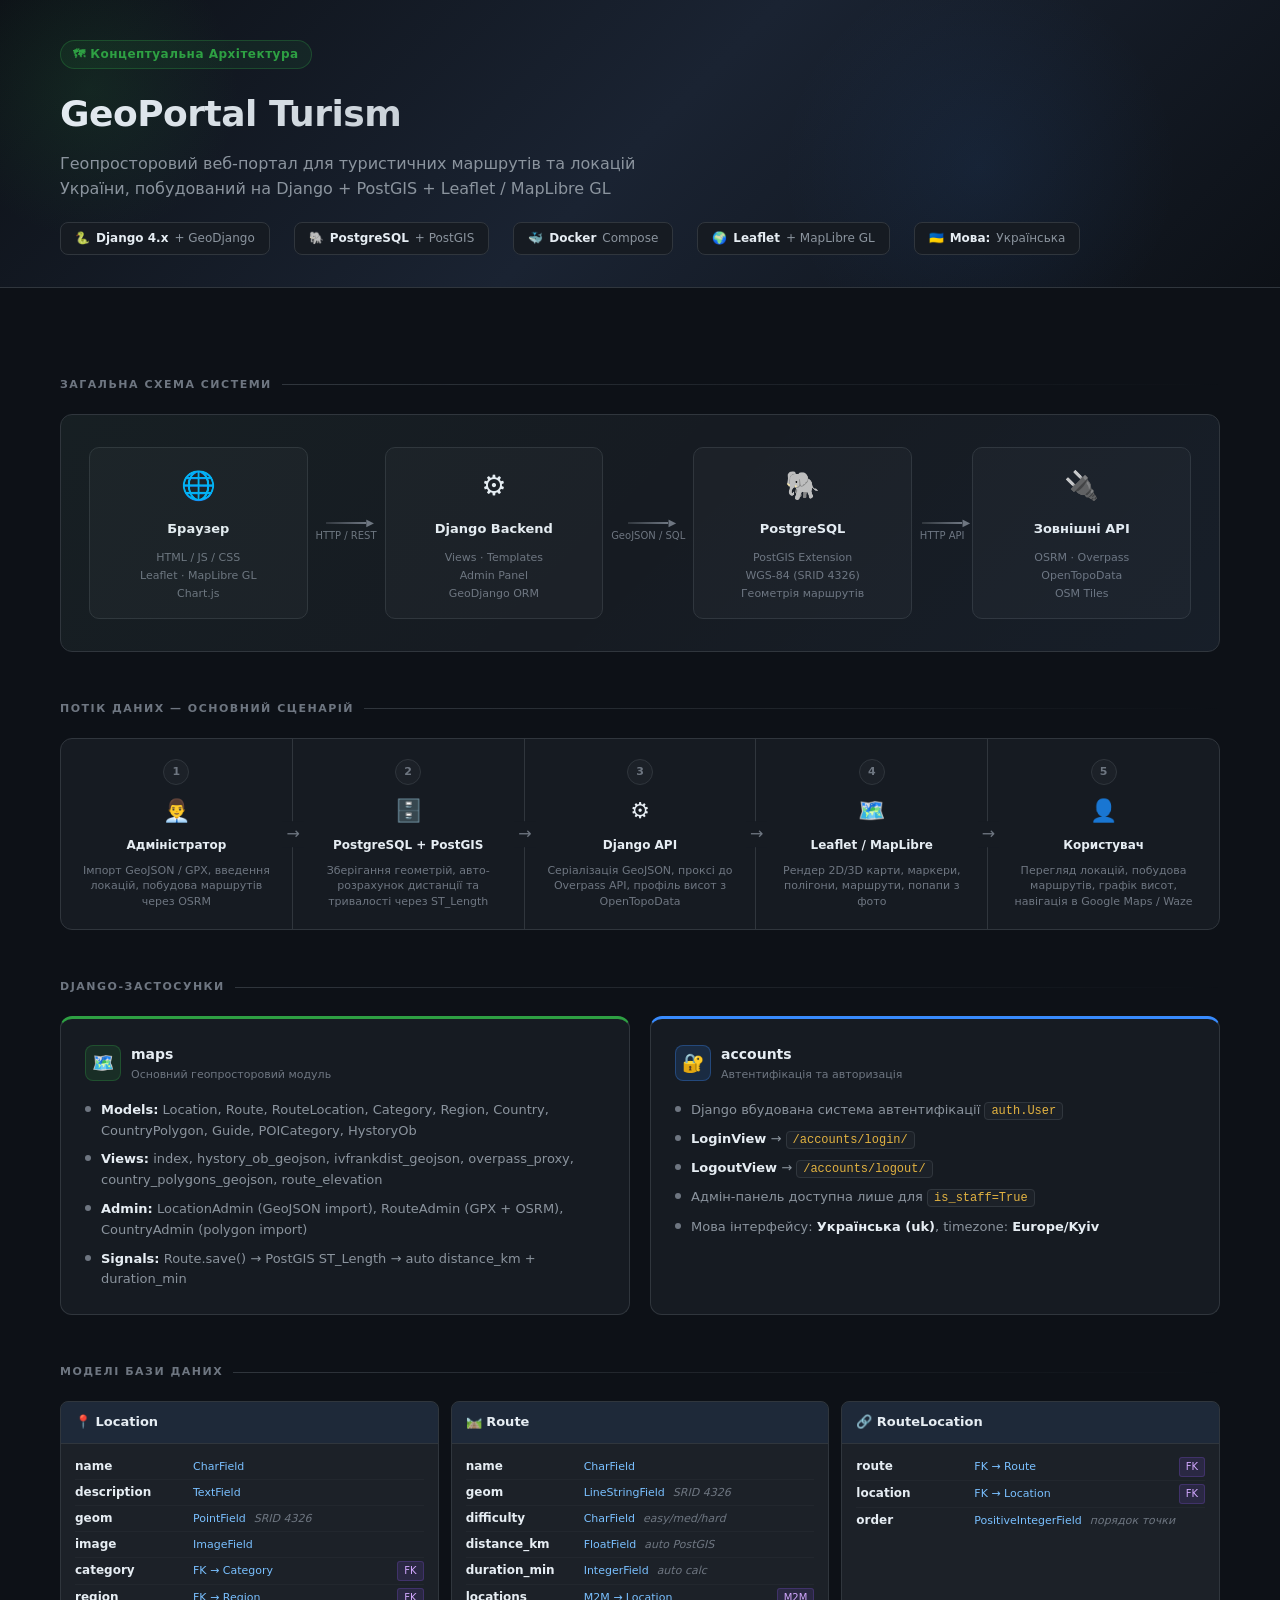
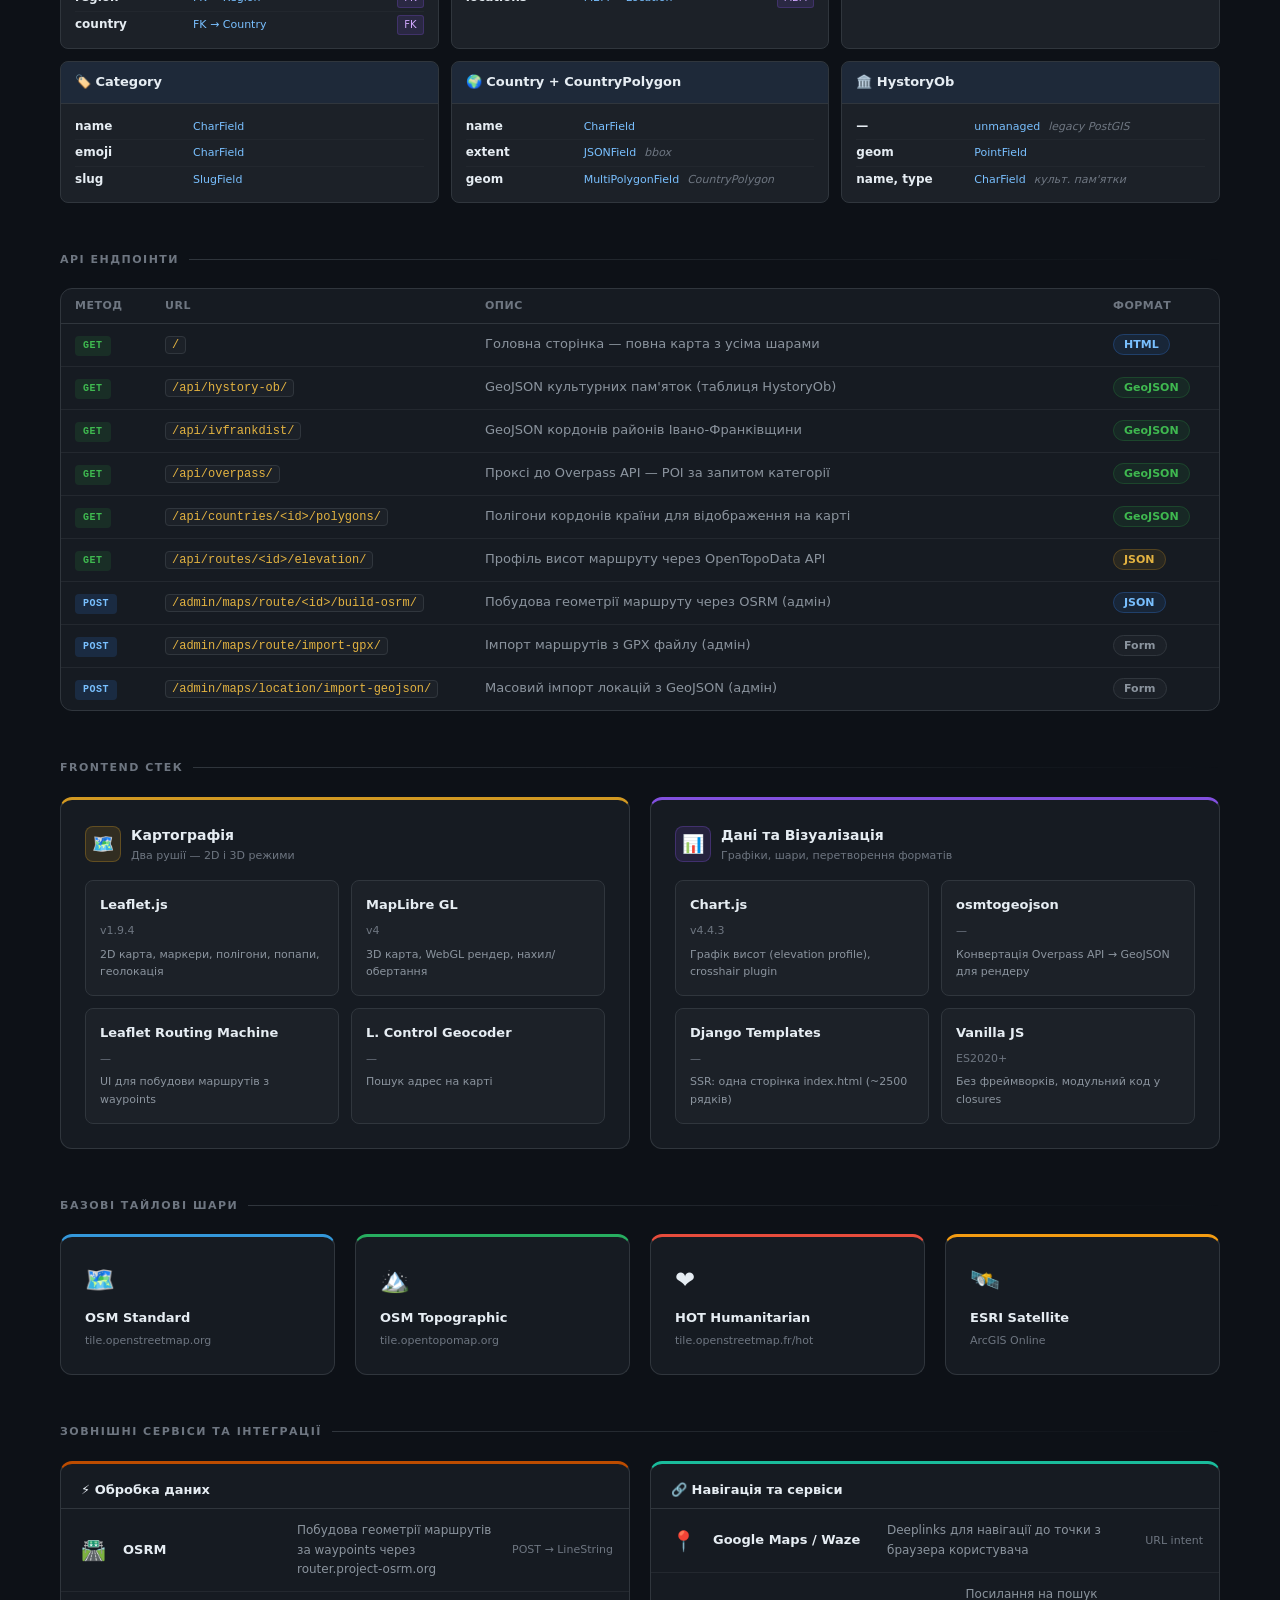
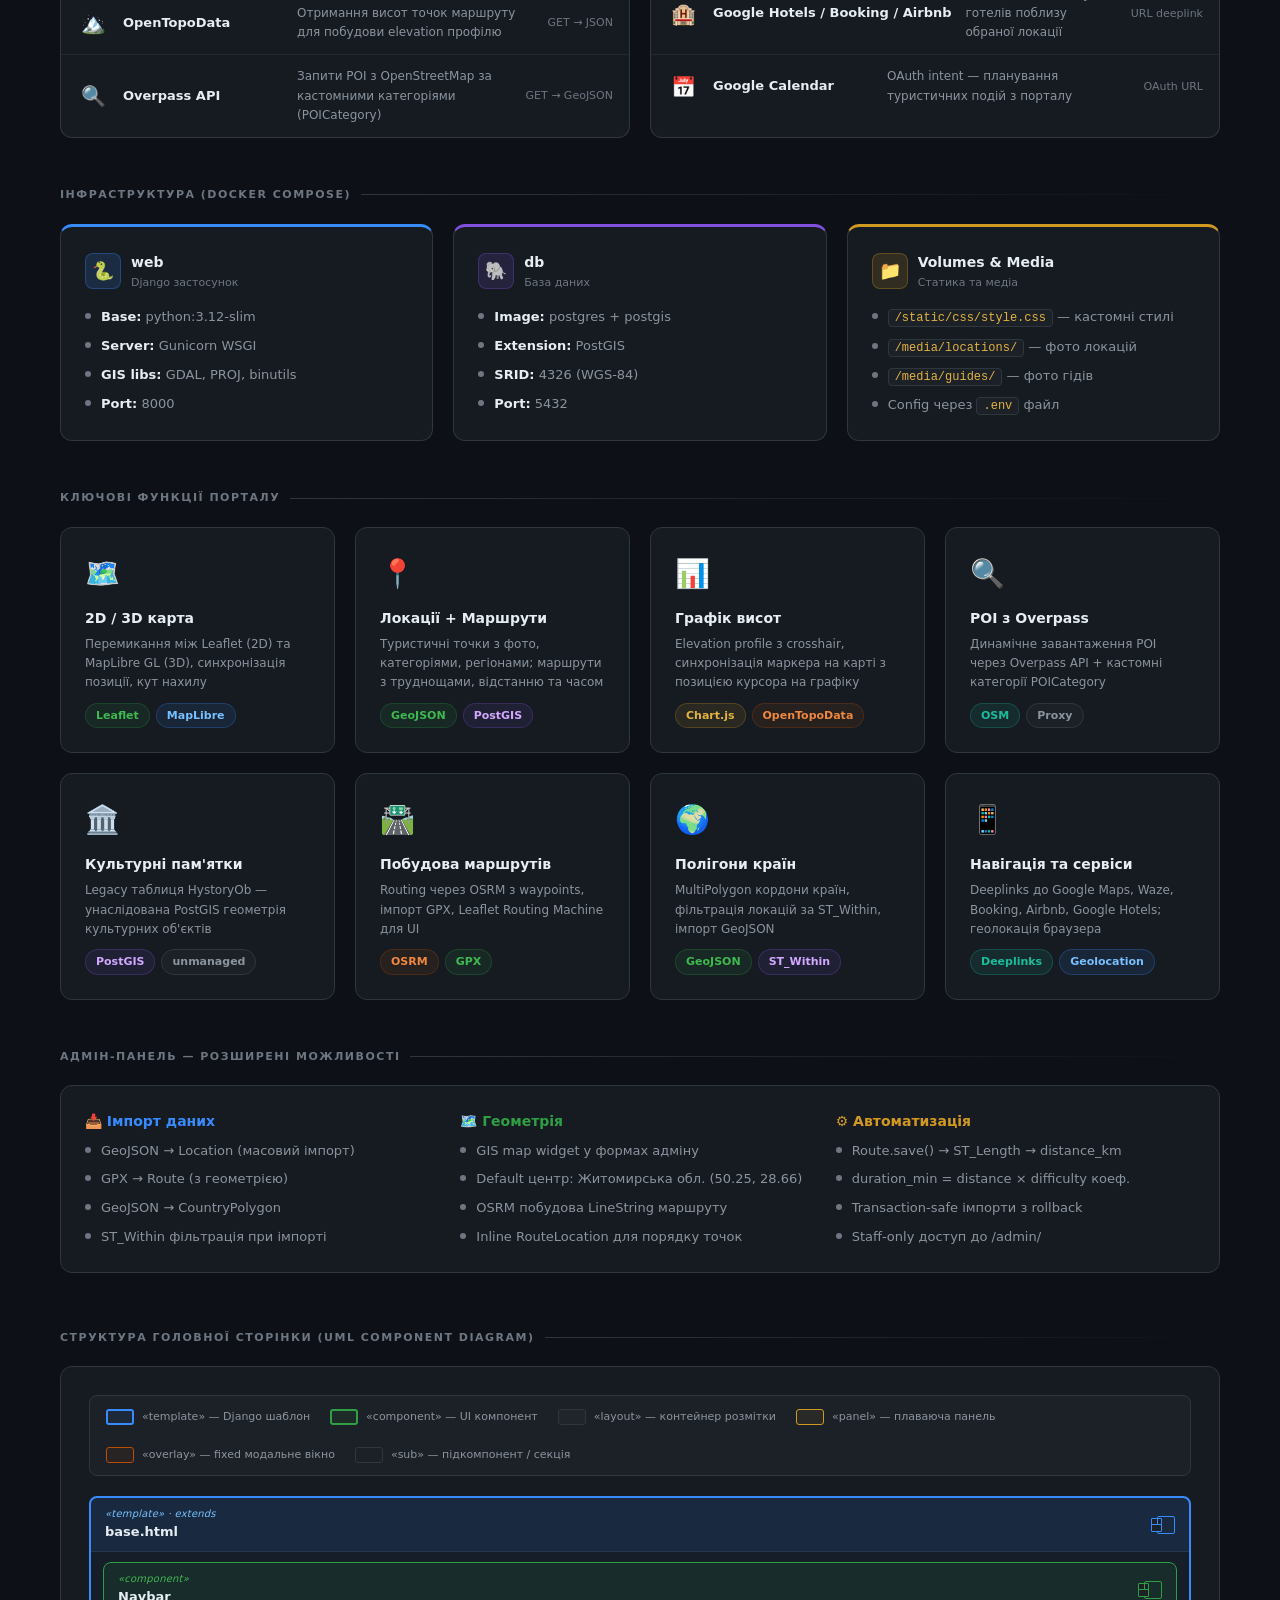
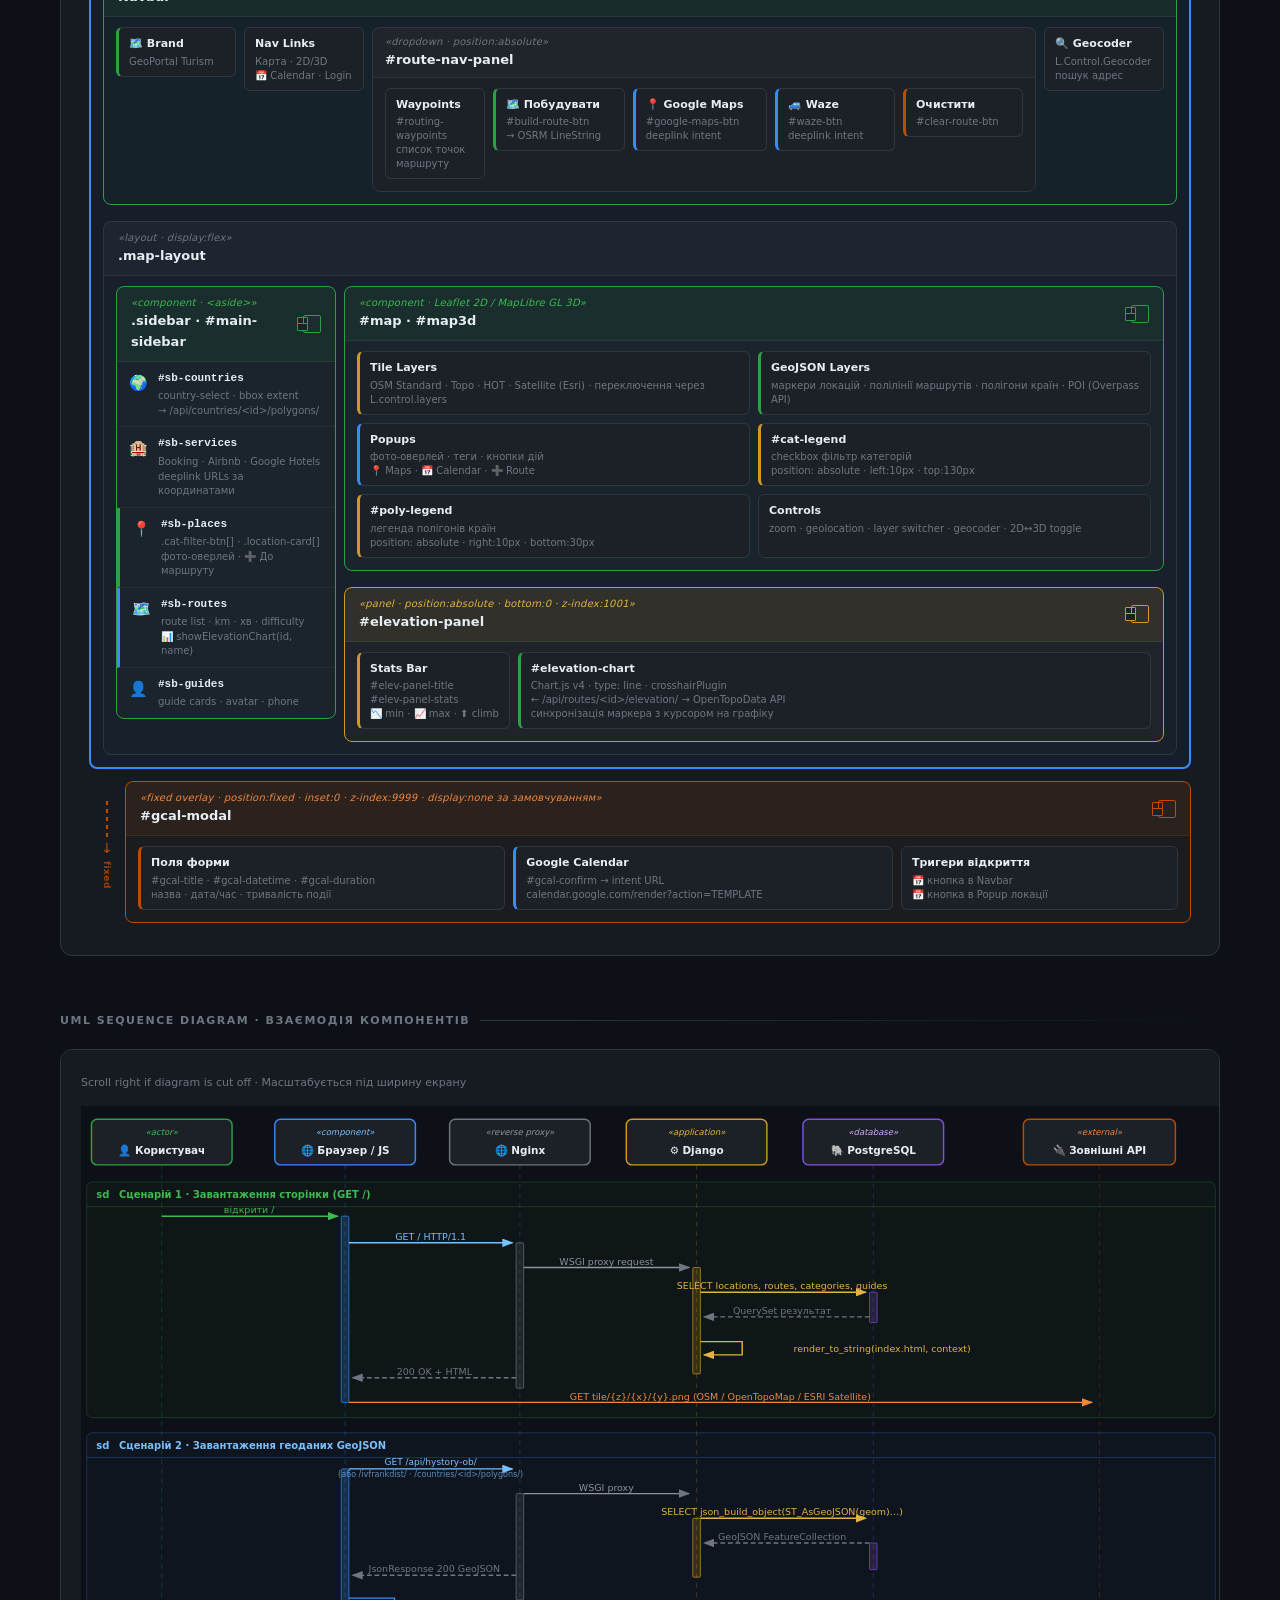
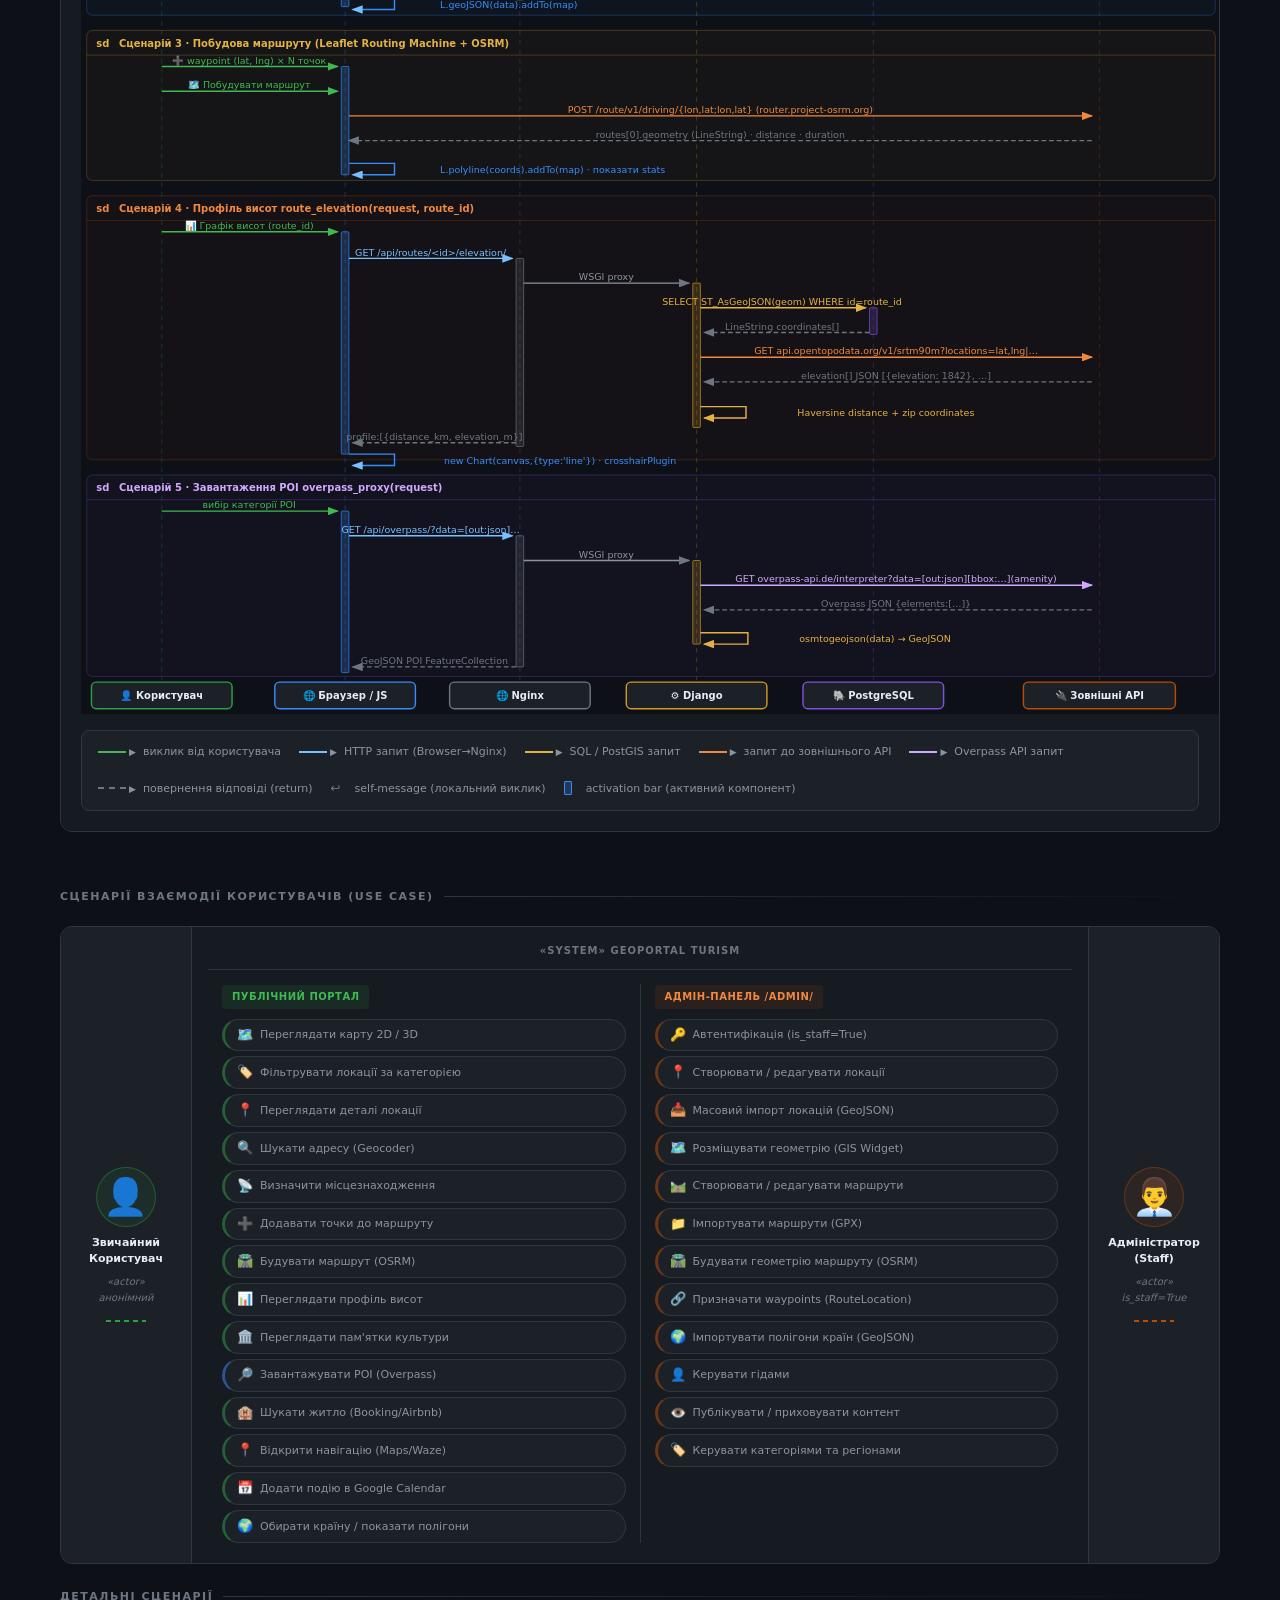
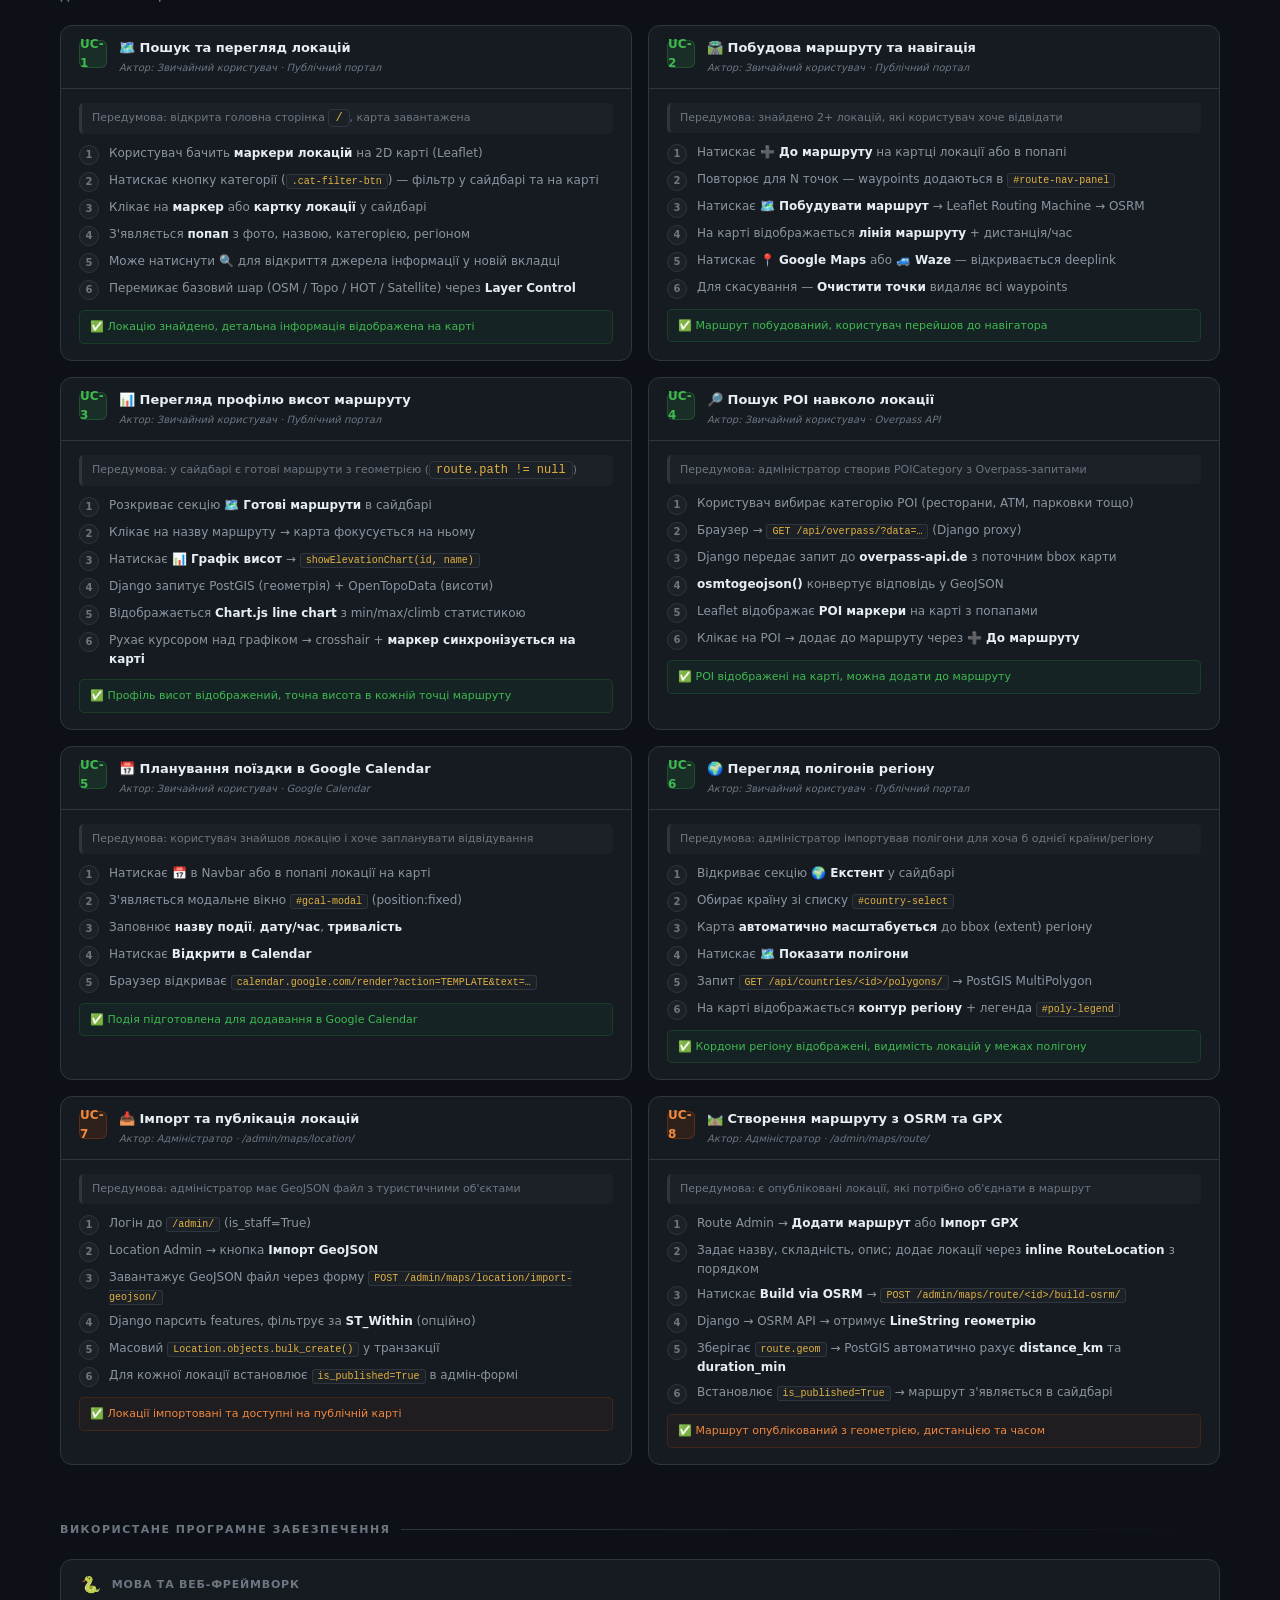
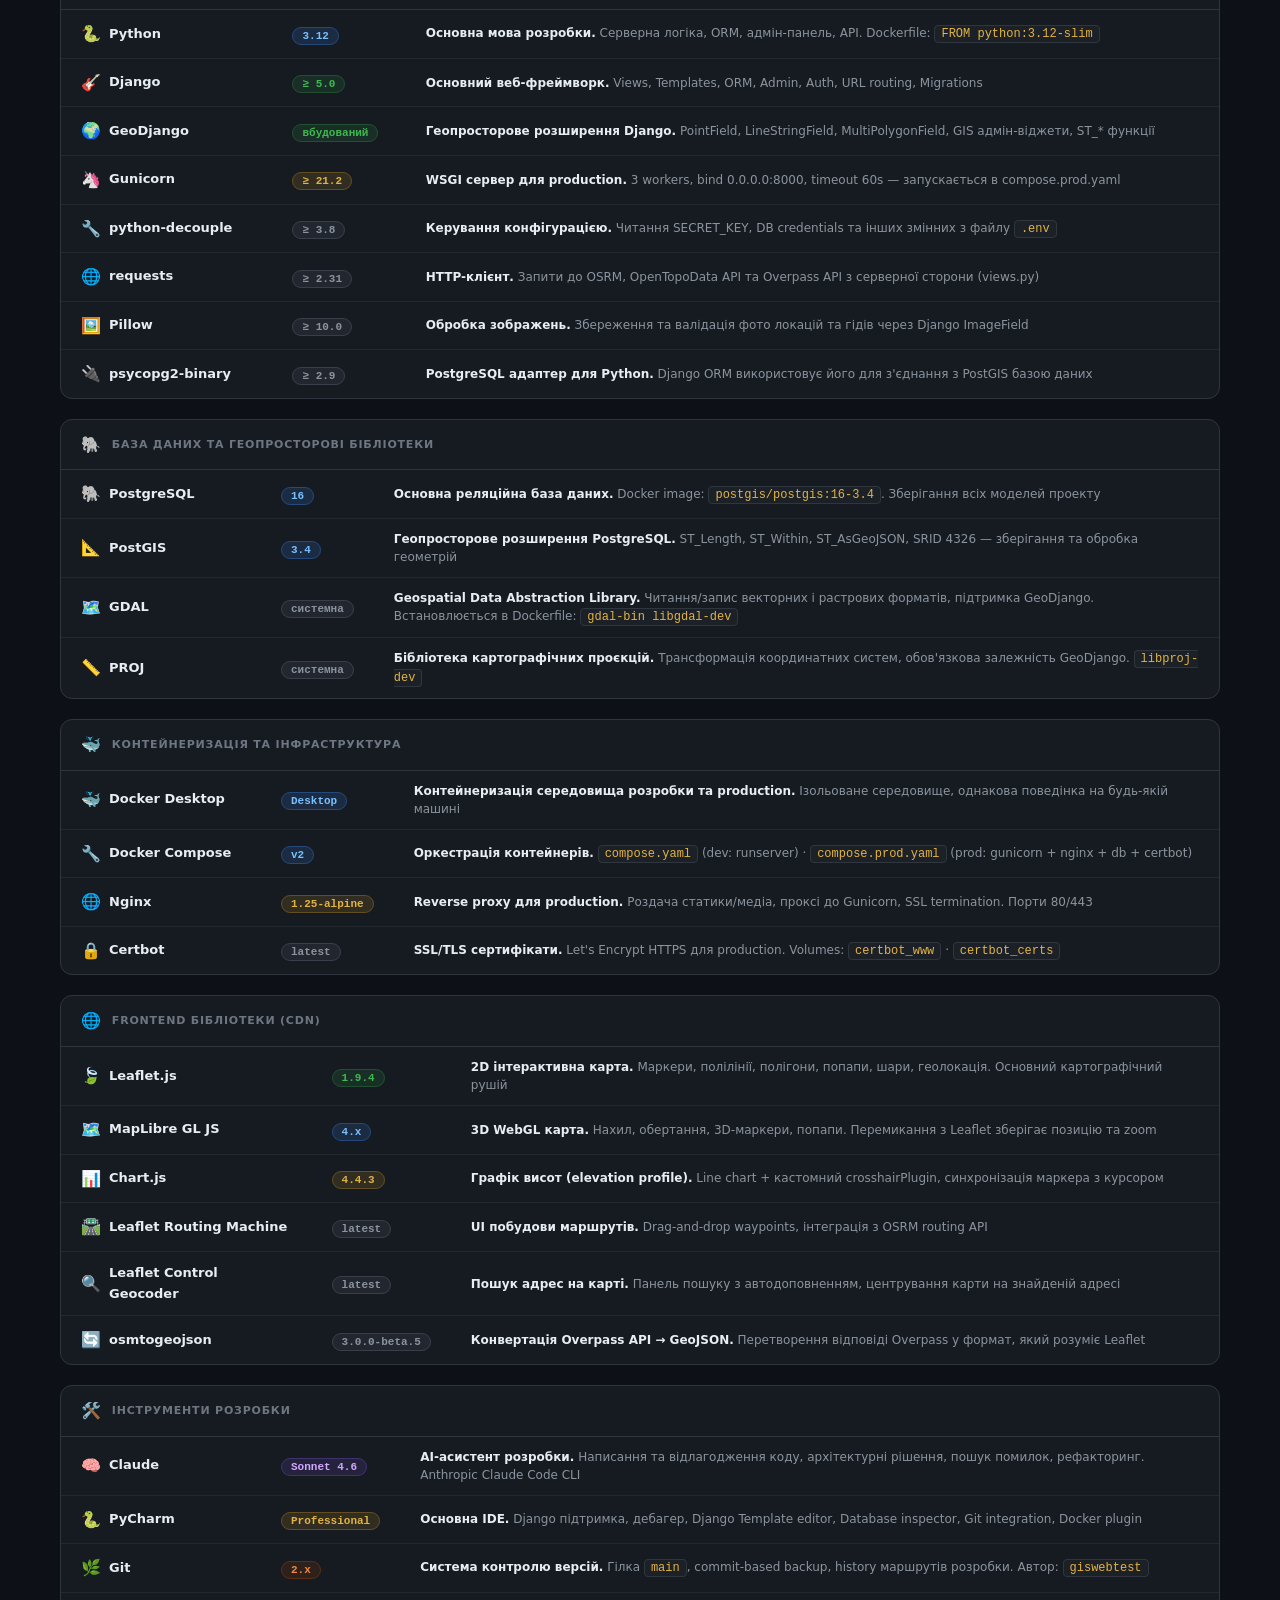
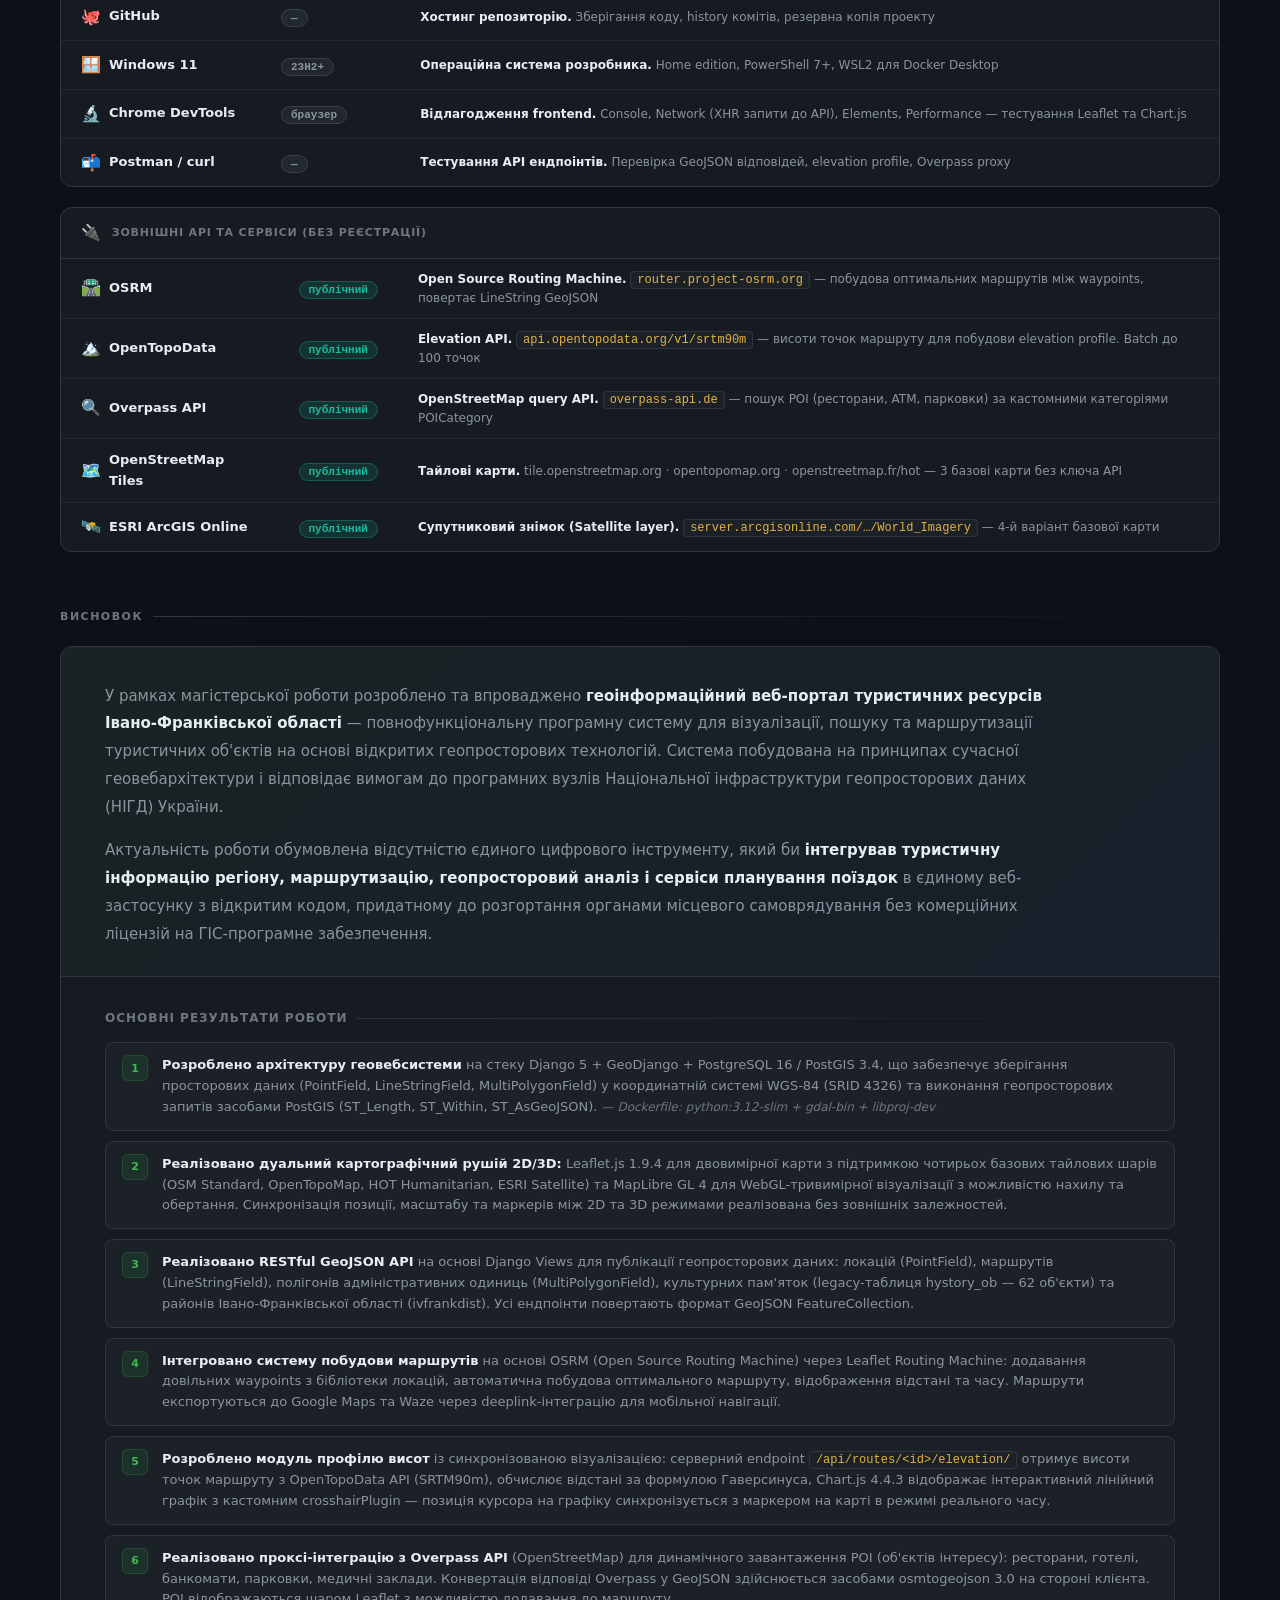
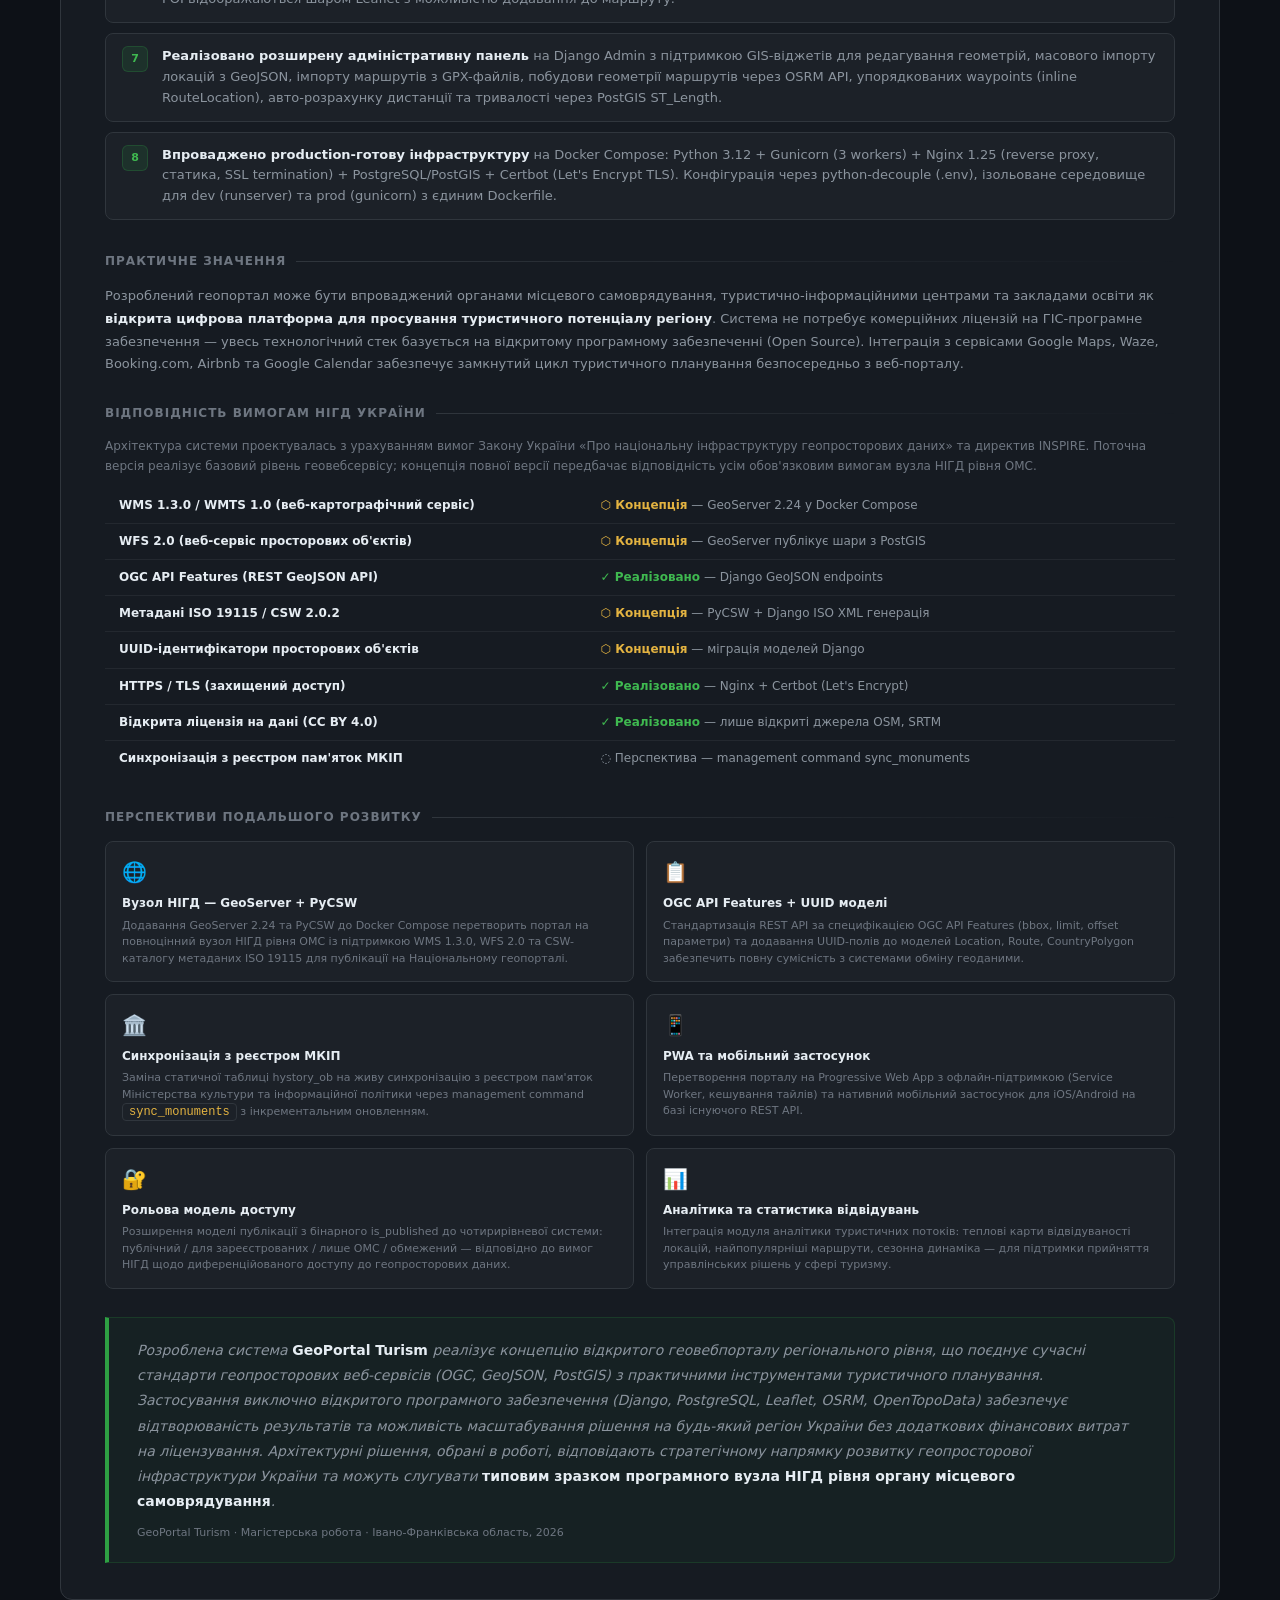
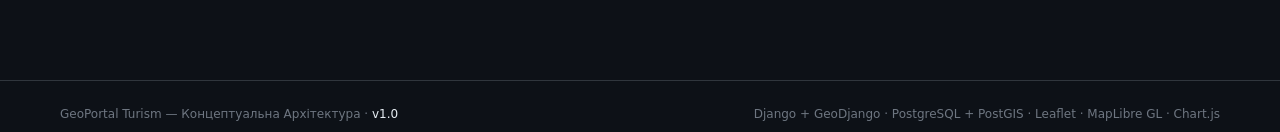
==== architecture.html @ 18033595 "Реалізація OGC API Features, UUID моделей та ISO 19115 метаданих (НІГД) - UUID поля (uid) додані до " ====
<!DOCTYPE html>
<html lang="uk">
<head>
<meta charset="UTF-8">
<meta name="viewport" content="width=device-width, initial-scale=1.0">
<title>GeoPortal Turism — Концептуальна Архітектура</title>
<style>
  :root {
    --bg: #0d1117;
    --bg2: #161b22;
    --bg3: #1c2128;
    --border: #30363d;
    --accent: #2ea043;
    --accent2: #388bfd;
    --accent3: #d29922;
    --accent4: #bc4c00;
    --accent5: #8250df;
    --text: #e6edf3;
    --text2: #8b949e;
    --text3: #6e7681;
    --radius: 12px;
    --shadow: 0 8px 32px rgba(0,0,0,0.4);
  }
  * { box-sizing: border-box; margin: 0; padding: 0; }
  body {
    background: var(--bg);
    color: var(--text);
    font-family: 'Segoe UI', system-ui, -apple-system, sans-serif;
    font-size: 14px;
    line-height: 1.6;
    min-height: 100vh;
  }
  header {
    background: linear-gradient(135deg, #0d1117 0%, #1a2332 50%, #0d1117 100%);
    border-bottom: 1px solid var(--border);
    padding: 40px 60px 32px;
    position: relative;
    overflow: hidden;
  }
  header::before {
    content: ''; position: absolute; top: -60px; left: -60px;
    width: 300px; height: 300px;
    background: radial-gradient(circle, rgba(46,160,67,0.12) 0%, transparent 70%);
    pointer-events: none;
  }
  header::after {
    content: ''; position: absolute; bottom: -80px; right: 100px;
    width: 400px; height: 400px;
    background: radial-gradient(circle, rgba(56,139,253,0.08) 0%, transparent 70%);
    pointer-events: none;
  }
  .header-inner { max-width: 1400px; margin: 0 auto; position: relative; z-index: 1; }
  .header-badge {
    display: inline-flex; align-items: center; gap: 8px;
    background: rgba(46,160,67,0.1); border: 1px solid rgba(46,160,67,0.3);
    color: var(--accent); padding: 4px 12px; border-radius: 20px;
    font-size: 12px; font-weight: 600; letter-spacing: 0.5px; margin-bottom: 16px;
  }
  h1 {
    font-size: 36px; font-weight: 700; letter-spacing: -0.5px;
    background: linear-gradient(135deg, #e6edf3 0%, #8b949e 100%);
    -webkit-background-clip: text; -webkit-text-fill-color: transparent;
    background-clip: text; margin-bottom: 8px;
  }
  .header-sub { color: var(--text2); font-size: 16px; max-width: 600px; }
  .header-meta { display: flex; gap: 24px; margin-top: 20px; flex-wrap: wrap; }
  .meta-chip {
    display: flex; align-items: center; gap: 6px;
    background: var(--bg2); border: 1px solid var(--border);
    padding: 6px 14px; border-radius: 8px; font-size: 12px; color: var(--text2);
  }
  .meta-chip span { color: var(--text); font-weight: 600; }

  main { max-width: 1400px; margin: 0 auto; padding: 40px 60px 80px; }

  .section-title {
    font-size: 11px; font-weight: 700; letter-spacing: 1.5px;
    text-transform: uppercase; color: var(--text3);
    margin-bottom: 20px; margin-top: 48px;
    display: flex; align-items: center; gap: 10px;
  }
  .section-title::after {
    content: ''; flex: 1; height: 1px;
    background: linear-gradient(90deg, var(--border), transparent);
  }

  .overview {
    display: grid;
    grid-template-columns: 1fr auto 1fr auto 1fr auto 1fr;
    align-items: center;
    background: var(--bg2); border: 1px solid var(--border);
    border-radius: var(--radius); padding: 32px 28px;
    margin-bottom: 8px; overflow: hidden; position: relative;
  }
  .overview::before {
    content: ''; position: absolute; inset: 0;
    background: linear-gradient(135deg, rgba(46,160,67,0.03) 0%, transparent 50%, rgba(56,139,253,0.03) 100%);
    pointer-events: none;
  }
  .ov-layer {
    display: flex; flex-direction: column; align-items: center;
    gap: 10px; padding: 16px 12px;
    background: var(--bg3); border: 1px solid var(--border); border-radius: 10px;
    text-align: center; transition: border-color 0.2s, transform 0.2s; cursor: default;
  }
  .ov-layer:hover { border-color: var(--accent); transform: translateY(-2px); }
  .ov-icon { font-size: 28px; }
  .ov-label { font-weight: 700; font-size: 13px; color: var(--text); }
  .ov-sub { font-size: 11px; color: var(--text3); }
  .ov-arrow { display: flex; flex-direction: column; align-items: center; gap: 4px; padding: 0 8px; }
  .ov-arrow-line { width: 40px; height: 2px; background: linear-gradient(90deg, var(--border), var(--text3)); position: relative; }
  .ov-arrow-line::after { content: '▶'; position: absolute; right: -8px; top: -7px; font-size: 10px; color: var(--text3); }
  .ov-arrow-label { font-size: 10px; color: var(--text3); white-space: nowrap; }

  .cards { display: grid; gap: 20px; }
  .cards-2 { grid-template-columns: 1fr 1fr; }
  .cards-3 { grid-template-columns: 1fr 1fr 1fr; }
  .cards-4 { grid-template-columns: 1fr 1fr 1fr 1fr; }
  .card {
    background: var(--bg2); border: 1px solid var(--border);
    border-radius: var(--radius); padding: 24px;
    transition: border-color 0.2s, box-shadow 0.2s;
  }
  .card:hover { border-color: rgba(139,148,158,0.4); box-shadow: var(--shadow); }
  .card-header { display: flex; align-items: center; gap: 10px; margin-bottom: 16px; }
  .card-icon {
    width: 36px; height: 36px; border-radius: 8px;
    display: flex; align-items: center; justify-content: center;
    font-size: 18px; flex-shrink: 0;
  }
  .card-title { font-weight: 700; font-size: 14px; }
  .card-sub { font-size: 11px; color: var(--text3); margin-top: 1px; }
  .c-green  .card-icon { background: rgba(46,160,67,0.15);  border: 1px solid rgba(46,160,67,0.3); }
  .c-blue   .card-icon { background: rgba(56,139,253,0.15); border: 1px solid rgba(56,139,253,0.3); }
  .c-yellow .card-icon { background: rgba(210,153,34,0.15); border: 1px solid rgba(210,153,34,0.3); }
  .c-orange .card-icon { background: rgba(188,76,0,0.15);   border: 1px solid rgba(188,76,0,0.3); }
  .c-purple .card-icon { background: rgba(130,80,223,0.15); border: 1px solid rgba(130,80,223,0.3); }
  .c-teal   .card-icon { background: rgba(26,188,156,0.15); border: 1px solid rgba(26,188,156,0.3); }
  .c-green  { border-top: 3px solid var(--accent); }
  .c-blue   { border-top: 3px solid var(--accent2); }
  .c-yellow { border-top: 3px solid var(--accent3); }
  .c-orange { border-top: 3px solid var(--accent4); }
  .c-purple { border-top: 3px solid var(--accent5); }
  .c-teal   { border-top: 3px solid #1abc9c; }

  .tags { display: flex; flex-wrap: wrap; gap: 6px; margin-top: 4px; }
  .tag {
    font-size: 11px; font-weight: 600; padding: 3px 10px; border-radius: 20px;
    background: var(--bg3); border: 1px solid var(--border); color: var(--text2);
  }
  .tag-green  { background: rgba(46,160,67,0.1);  border-color: rgba(46,160,67,0.25);  color: #3fb950; }
  .tag-blue   { background: rgba(56,139,253,0.1); border-color: rgba(56,139,253,0.25); color: #79c0ff; }
  .tag-yellow { background: rgba(210,153,34,0.1); border-color: rgba(210,153,34,0.25); color: #e3b341; }
  .tag-purple { background: rgba(130,80,223,0.1); border-color: rgba(130,80,223,0.25); color: #d2a8ff; }
  .tag-orange { background: rgba(188,76,0,0.1);   border-color: rgba(188,76,0,0.25);   color: #f0883e; }
  .tag-teal   { background: rgba(26,188,156,0.1); border-color: rgba(26,188,156,0.25); color: #1abc9c; }

  .items { list-style: none; display: flex; flex-direction: column; gap: 8px; }
  .items li { display: flex; align-items: flex-start; gap: 10px; font-size: 13px; color: var(--text2); }
  .items li .dot { width: 6px; height: 6px; border-radius: 50%; background: var(--text3); flex-shrink: 0; margin-top: 6px; }
  .items li strong { color: var(--text); }

  .flow {
    display: flex; align-items: stretch;
    background: var(--bg2); border: 1px solid var(--border);
    border-radius: var(--radius); overflow: hidden;
  }
  .flow-step {
    flex: 1; padding: 20px 16px;
    display: flex; flex-direction: column; align-items: center;
    text-align: center; gap: 8px;
    border-right: 1px solid var(--border);
    position: relative; transition: background 0.2s;
  }
  .flow-step:last-child { border-right: none; }
  .flow-step:hover { background: var(--bg3); }
  .flow-step::after {
    content: '→'; position: absolute; right: -12px; top: 50%; transform: translateY(-50%);
    color: var(--text3); font-size: 16px; z-index: 2;
    background: var(--bg2); padding: 0 4px;
  }
  .flow-step:last-child::after { display: none; }
  .flow-num {
    width: 26px; height: 26px; border-radius: 50%;
    background: var(--bg3); border: 1px solid var(--border);
    display: flex; align-items: center; justify-content: center;
    font-size: 11px; font-weight: 700; color: var(--text3);
  }
  .flow-step-icon { font-size: 22px; }
  .flow-step-title { font-weight: 700; font-size: 12px; color: var(--text); }
  .flow-step-desc { font-size: 11px; color: var(--text3); line-height: 1.4; }

  .api-table { width: 100%; border-collapse: collapse; }
  .api-table th {
    text-align: left; padding: 8px 14px;
    font-size: 11px; font-weight: 700; letter-spacing: 0.5px;
    text-transform: uppercase; color: var(--text3); border-bottom: 1px solid var(--border);
  }
  .api-table td {
    padding: 10px 14px; font-size: 13px; color: var(--text2);
    border-bottom: 1px solid rgba(48,54,61,0.5); vertical-align: top;
  }
  .api-table tr:last-child td { border-bottom: none; }
  .api-table tr:hover td { background: rgba(255,255,255,0.02); }
  .method { display: inline-block; padding: 2px 8px; border-radius: 4px; font-size: 10px; font-weight: 700; letter-spacing: 0.5px; font-family: monospace; }
  .method-get  { background: rgba(46,160,67,0.15);  color: #3fb950; }
  .method-post { background: rgba(56,139,253,0.15); color: #79c0ff; }
  code {
    font-family: 'Cascadia Code', 'Fira Code', 'Consolas', monospace;
    font-size: 12px; background: var(--bg3); border: 1px solid var(--border);
    padding: 1px 6px; border-radius: 4px; color: #e3b341;
  }

  .model-card { background: var(--bg3); border: 1px solid var(--border); border-radius: 8px; overflow: hidden; transition: border-color 0.2s; }
  .model-card:hover { border-color: rgba(56,139,253,0.4); }
  .model-header {
    padding: 10px 14px; background: rgba(56,139,253,0.08);
    border-bottom: 1px solid var(--border); font-weight: 700; font-size: 13px;
    display: flex; align-items: center; gap: 8px;
  }
  .model-fields { padding: 10px 14px; }
  .field-row {
    display: flex; gap: 8px; align-items: baseline; padding: 3px 0;
    font-size: 12px; color: var(--text2); border-bottom: 1px solid rgba(48,54,61,0.3);
  }
  .field-row:last-child { border-bottom: none; }
  .field-name { color: var(--text); font-weight: 600; min-width: 110px; }
  .field-type { color: #79c0ff; font-size: 11px; }
  .field-note { color: var(--text3); font-size: 11px; font-style: italic; }
  .fk-badge {
    font-size: 10px; padding: 1px 6px; border-radius: 3px;
    background: rgba(130,80,223,0.15); color: #d2a8ff;
    border: 1px solid rgba(130,80,223,0.25); margin-left: auto;
  }

  .tech-grid { display: grid; grid-template-columns: repeat(auto-fill, minmax(160px, 1fr)); gap: 12px; }
  .tech-item {
    background: var(--bg3); border: 1px solid var(--border); border-radius: 8px; padding: 14px;
    display: flex; flex-direction: column; gap: 6px; transition: border-color 0.2s, transform 0.2s;
  }
  .tech-item:hover { border-color: rgba(139,148,158,0.5); transform: translateY(-2px); }
  .tech-name { font-weight: 700; font-size: 13px; }
  .tech-version { font-size: 11px; color: var(--text3); }
  .tech-role { font-size: 11px; color: var(--text2); }

  .ext-row { display: flex; align-items: center; gap: 14px; padding: 12px 16px; border-bottom: 1px solid rgba(48,54,61,0.5); }
  .ext-row:last-child { border-bottom: none; }
  .ext-icon { font-size: 20px; width: 32px; text-align: center; flex-shrink: 0; }
  .ext-name { font-weight: 600; font-size: 13px; color: var(--text); min-width: 160px; }
  .ext-desc { font-size: 12px; color: var(--text2); flex: 1; }
  .ext-type { font-size: 11px; color: var(--text3); text-align: right; }

  footer {
    border-top: 1px solid var(--border); padding: 24px 60px;
    color: var(--text3); font-size: 12px;
    display: flex; justify-content: space-between; align-items: center;
  }

  @media (max-width: 1024px) {
    main, header, footer { padding-left: 24px; padding-right: 24px; }
    .cards-4 { grid-template-columns: 1fr 1fr; }
    .cards-3 { grid-template-columns: 1fr 1fr; }
    .overview { grid-template-columns: 1fr; gap: 8px; }
    .ov-arrow { display: none; }
    .flow { flex-direction: column; }
    .flow-step { border-right: none; border-bottom: 1px solid var(--border); }
    .flow-step::after { content: '↓'; right: auto; top: auto; bottom: -14px; left: 50%; transform: translateX(-50%); }
    .flow-step:last-child::after { display: none; }
  }

  /* ═══════════════════════════════════════════
     UML COMPONENT DIAGRAM
  ═══════════════════════════════════════════ */

  .uml-wrap {
    background: var(--bg2);
    border: 1px solid var(--border);
    border-radius: var(--radius);
    padding: 28px 28px 32px;
  }

  /* ── Box base ── */
  .uml-box {
    border-radius: 8px;
    overflow: visible;
  }
  .uml-box + .uml-box { margin-top: 8px; }

  /* ── Header ── */
  .uml-hdr {
    display: flex; align-items: center; gap: 10px;
    padding: 8px 14px;
    border-bottom: 1px solid rgba(255,255,255,0.06);
  }
  .uml-hdr-left { display: flex; flex-direction: column; flex: 1; min-width: 0; }
  .uml-stereo {
    font-size: 10px; color: var(--text3);
    font-style: italic; letter-spacing: 0.2px;
  }
  .uml-name { font-weight: 700; font-size: 13px; color: var(--text); }

  /* UML component symbol — rectangle with two tabs on left */
  .uml-sym {
    width: 24px; height: 18px; position: relative;
    flex-shrink: 0; margin-left: 4px;
  }
  .uml-sym-body {
    position: absolute; right: 0; top: 0;
    width: 18px; height: 18px;
    border: 1.5px solid currentColor;
    border-radius: 2px;
  }
  .uml-sym::before,
  .uml-sym::after {
    content: '';
    position: absolute;
    left: 0; width: 9px; height: 6px;
    border: 1.5px solid currentColor;
    border-radius: 1px;
    background: var(--bg3);
  }
  .uml-sym::before { top: 2px; }
  .uml-sym::after  { bottom: 2px; }

  /* ── Body ── */
  .uml-body { padding: 10px 12px 12px; }
  .uml-row  { display: flex; gap: 8px; flex-wrap: wrap; align-items: flex-start; }
  .uml-col  { display: flex; flex-direction: column; gap: 8px; }
  .uml-grid2 { display: grid; grid-template-columns: 1fr 1fr; gap: 8px; }

  /* ── Color themes ── */
  /* Template (blue) */
  .uml-t { border: 2px solid var(--accent2); background: rgba(56,139,253,0.03); }
  .uml-t > .uml-hdr { background: rgba(56,139,253,0.1); }
  .uml-t > .uml-hdr .uml-stereo { color: #79c0ff; }
  .uml-t > .uml-hdr .uml-sym { color: var(--accent2); }

  /* Component (green) */
  .uml-c { border: 1.5px solid var(--accent); background: rgba(46,160,67,0.03); }
  .uml-c > .uml-hdr { background: rgba(46,160,67,0.08); }
  .uml-c > .uml-hdr .uml-stereo { color: #3fb950; }
  .uml-c > .uml-hdr .uml-sym { color: var(--accent); }

  /* Layout (gray) */
  .uml-l { border: 1.5px solid var(--border); background: rgba(255,255,255,0.01); }
  .uml-l > .uml-hdr { background: rgba(255,255,255,0.025); }

  /* Panel (yellow) */
  .uml-p { border: 1.5px solid var(--accent3); background: rgba(210,153,34,0.03); }
  .uml-p > .uml-hdr { background: rgba(210,153,34,0.1); }
  .uml-p > .uml-hdr .uml-stereo { color: #e3b341; }
  .uml-p > .uml-hdr .uml-sym { color: var(--accent3); }

  /* Overlay (orange) */
  .uml-o { border: 1.5px solid var(--accent4); background: rgba(188,76,0,0.03); }
  .uml-o > .uml-hdr { background: rgba(188,76,0,0.1); }
  .uml-o > .uml-hdr .uml-stereo { color: #f0883e; }
  .uml-o > .uml-hdr .uml-sym { color: var(--accent4); }

  /* Sub-section (neutral) */
  .uml-s { border: 1px solid var(--border); background: var(--bg3); }
  .uml-s > .uml-hdr { background: rgba(255,255,255,0.02); padding: 6px 12px; }
  .uml-s > .uml-hdr .uml-stereo { color: var(--text3); }

  /* ── Leaf node ── */
  .uml-leaf {
    background: var(--bg3);
    border: 1px solid var(--border);
    border-radius: 6px;
    padding: 7px 10px;
    font-size: 11px;
    display: flex; flex-direction: column; gap: 2px;
    flex: 1 1 auto; min-width: 120px;
  }
  .uml-leaf-name { font-weight: 600; font-size: 11px; color: var(--text); }
  .uml-leaf-desc { font-size: 10px; color: var(--text3); line-height: 1.4; }
  .uml-leaf.lb { border-left: 3px solid var(--accent2); }
  .uml-leaf.lg { border-left: 3px solid var(--accent); }
  .uml-leaf.ly { border-left: 3px solid var(--accent3); }
  .uml-leaf.lo { border-left: 3px solid var(--accent4); }
  .uml-leaf.lp { border-left: 3px solid var(--accent5); }

  /* ── Sidebar section rows ── */
  .uml-srow {
    display: flex; align-items: flex-start; gap: 10px;
    padding: 8px 12px;
    border-bottom: 1px solid rgba(48,54,61,0.5);
  }
  .uml-srow:last-child { border-bottom: none; }
  .uml-srow-icon { font-size: 15px; flex-shrink: 0; margin-top: 1px; }
  .uml-srow-id {
    font-weight: 700; font-size: 11px; color: var(--text);
    font-family: 'Cascadia Code', 'Fira Code', monospace;
    margin-bottom: 2px;
  }
  .uml-srow-desc { font-size: 10px; color: var(--text3); line-height: 1.45; }

  /* ── Main 2-col layout (sidebar + map) ── */
  .uml-main-cols {
    display: grid;
    grid-template-columns: 220px 1fr;
    gap: 8px;
    align-items: start;
  }

  /* ── Modal connector ── */
  .uml-modal-row {
    display: flex; align-items: flex-start; gap: 0; margin-top: 12px;
  }
  .uml-modal-stem {
    display: flex; flex-direction: column; align-items: center;
    padding-top: 20px; width: 36px; flex-shrink: 0;
  }
  .uml-modal-line {
    width: 2px; height: 40px;
    background: repeating-linear-gradient(
      to bottom,
      var(--accent4) 0, var(--accent4) 4px,
      transparent 4px, transparent 8px
    );
  }
  .uml-modal-arrow-head {
    font-size: 14px; color: var(--accent4); line-height: 1;
  }
  .uml-modal-tag {
    writing-mode: vertical-rl; text-orientation: mixed;
    font-size: 9px; font-weight: 700; color: var(--accent4);
    letter-spacing: 0.5px; margin-top: 6px; opacity: 0.8;
  }

  /* ── Notation legend ── */
  .uml-notation {
    display: flex; gap: 20px; flex-wrap: wrap;
    padding: 12px 16px; margin-bottom: 20px;
    background: var(--bg3); border: 1px solid var(--border); border-radius: 8px;
  }
  .uml-notation-item { display: flex; align-items: center; gap: 8px; font-size: 11px; color: var(--text2); }
  .uml-notation-swatch {
    width: 28px; height: 16px; border-radius: 3px;
    border-width: 2px; border-style: solid; flex-shrink: 0;
  }
</style>
</head>
<body>

<!-- ══════════ HEADER ══════════ -->
<header>
  <div class="header-inner">
    <div class="header-badge">🗺 Концептуальна Архітектура</div>
    <h1>GeoPortal Turism</h1>
    <p class="header-sub">Геопросторовий веб-портал для туристичних маршрутів та локацій України, побудований на Django + PostGIS + Leaflet / MapLibre GL</p>
    <div class="header-meta">
      <div class="meta-chip">🐍 <span>Django 4.x</span> + GeoDjango</div>
      <div class="meta-chip">🐘 <span>PostgreSQL</span> + PostGIS</div>
      <div class="meta-chip">🐳 <span>Docker</span> Compose</div>
      <div class="meta-chip">🌍 <span>Leaflet</span> + MapLibre GL</div>
      <div class="meta-chip">🇺🇦 <span>Мова:</span> Українська</div>
    </div>
  </div>
</header>

<!-- ══════════ MAIN ══════════ -->
<main>

  <!-- OVERVIEW FLOW -->
  <div class="section-title">Загальна схема системи</div>
  <div class="overview">
    <div class="ov-layer">
      <div class="ov-icon">🌐</div>
      <div class="ov-label">Браузер</div>
      <div class="ov-sub">HTML / JS / CSS<br>Leaflet · MapLibre GL<br>Chart.js</div>
    </div>
    <div class="ov-arrow"><div class="ov-arrow-line"></div><div class="ov-arrow-label">HTTP / REST</div></div>
    <div class="ov-layer">
      <div class="ov-icon">⚙️</div>
      <div class="ov-label">Django Backend</div>
      <div class="ov-sub">Views · Templates<br>Admin Panel<br>GeoDjango ORM</div>
    </div>
    <div class="ov-arrow"><div class="ov-arrow-line"></div><div class="ov-arrow-label">GeoJSON / SQL</div></div>
    <div class="ov-layer">
      <div class="ov-icon">🐘</div>
      <div class="ov-label">PostgreSQL</div>
      <div class="ov-sub">PostGIS Extension<br>WGS-84 (SRID 4326)<br>Геометрія маршрутів</div>
    </div>
    <div class="ov-arrow"><div class="ov-arrow-line"></div><div class="ov-arrow-label">HTTP API</div></div>
    <div class="ov-layer">
      <div class="ov-icon">🔌</div>
      <div class="ov-label">Зовнішні API</div>
      <div class="ov-sub">OSRM · Overpass<br>OpenTopoData<br>OSM Tiles</div>
    </div>
  </div>

  <!-- DATA FLOW -->
  <div class="section-title">Потік даних — основний сценарій</div>
  <div class="flow">
    <div class="flow-step">
      <div class="flow-num">1</div><div class="flow-step-icon">👨‍💼</div>
      <div class="flow-step-title">Адміністратор</div>
      <div class="flow-step-desc">Імпорт GeoJSON / GPX, введення локацій, побудова маршрутів через OSRM</div>
    </div>
    <div class="flow-step">
      <div class="flow-num">2</div><div class="flow-step-icon">🗄️</div>
      <div class="flow-step-title">PostgreSQL + PostGIS</div>
      <div class="flow-step-desc">Зберігання геометрій, авто-розрахунок дистанції та тривалості через ST_Length</div>
    </div>
    <div class="flow-step">
      <div class="flow-num">3</div><div class="flow-step-icon">⚙️</div>
      <div class="flow-step-title">Django API</div>
      <div class="flow-step-desc">Серіалізація GeoJSON, проксі до Overpass API, профіль висот з OpenTopoData</div>
    </div>
    <div class="flow-step">
      <div class="flow-num">4</div><div class="flow-step-icon">🗺️</div>
      <div class="flow-step-title">Leaflet / MapLibre</div>
      <div class="flow-step-desc">Рендер 2D/3D карти, маркери, полігони, маршрути, попапи з фото</div>
    </div>
    <div class="flow-step">
      <div class="flow-num">5</div><div class="flow-step-icon">👤</div>
      <div class="flow-step-title">Користувач</div>
      <div class="flow-step-desc">Перегляд локацій, побудова маршрутів, графік висот, навігація в Google Maps / Waze</div>
    </div>
  </div>

  <!-- DJANGO APPS -->
  <div class="section-title">Django-застосунки</div>
  <div class="cards cards-2">
    <div class="card c-green">
      <div class="card-header">
        <div class="card-icon">🗺️</div>
        <div><div class="card-title">maps</div><div class="card-sub">Основний геопросторовий модуль</div></div>
      </div>
      <ul class="items">
        <li><div class="dot"></div><div><strong>Models:</strong> Location, Route, RouteLocation, Category, Region, Country, CountryPolygon, Guide, POICategory, HystoryOb</div></li>
        <li><div class="dot"></div><div><strong>Views:</strong> index, hystory_ob_geojson, ivfrankdist_geojson, overpass_proxy, country_polygons_geojson, route_elevation</div></li>
        <li><div class="dot"></div><div><strong>Admin:</strong> LocationAdmin (GeoJSON import), RouteAdmin (GPX + OSRM), CountryAdmin (polygon import)</div></li>
        <li><div class="dot"></div><div><strong>Signals:</strong> Route.save() → PostGIS ST_Length → auto distance_km + duration_min</div></li>
      </ul>
    </div>
    <div class="card c-blue">
      <div class="card-header">
        <div class="card-icon">🔐</div>
        <div><div class="card-title">accounts</div><div class="card-sub">Автентифікація та авторизація</div></div>
      </div>
      <ul class="items">
        <li><div class="dot"></div><div>Django вбудована система автентифікації <code>auth.User</code></div></li>
        <li><div class="dot"></div><div><strong>LoginView</strong> → <code>/accounts/login/</code></div></li>
        <li><div class="dot"></div><div><strong>LogoutView</strong> → <code>/accounts/logout/</code></div></li>
        <li><div class="dot"></div><div>Адмін-панель доступна лише для <code>is_staff=True</code></div></li>
        <li><div class="dot"></div><div>Мова інтерфейсу: <strong>Українська (uk)</strong>, timezone: <strong>Europe/Kyiv</strong></div></li>
      </ul>
    </div>
  </div>

  <!-- DATABASE MODELS -->
  <div class="section-title">Моделі бази даних</div>
  <div class="cards cards-3" style="gap:12px;">
    <div class="model-card">
      <div class="model-header">📍 Location</div>
      <div class="model-fields">
        <div class="field-row"><span class="field-name">name</span><span class="field-type">CharField</span></div>
        <div class="field-row"><span class="field-name">description</span><span class="field-type">TextField</span></div>
        <div class="field-row"><span class="field-name">geom</span><span class="field-type">PointField</span><span class="field-note">SRID 4326</span></div>
        <div class="field-row"><span class="field-name">image</span><span class="field-type">ImageField</span></div>
        <div class="field-row"><span class="field-name">category</span><span class="field-type">FK → Category</span><span class="fk-badge">FK</span></div>
        <div class="field-row"><span class="field-name">region</span><span class="field-type">FK → Region</span><span class="fk-badge">FK</span></div>
        <div class="field-row"><span class="field-name">country</span><span class="field-type">FK → Country</span><span class="fk-badge">FK</span></div>
      </div>
    </div>
    <div class="model-card">
      <div class="model-header">🛤️ Route</div>
      <div class="model-fields">
        <div class="field-row"><span class="field-name">name</span><span class="field-type">CharField</span></div>
        <div class="field-row"><span class="field-name">geom</span><span class="field-type">LineStringField</span><span class="field-note">SRID 4326</span></div>
        <div class="field-row"><span class="field-name">difficulty</span><span class="field-type">CharField</span><span class="field-note">easy/med/hard</span></div>
        <div class="field-row"><span class="field-name">distance_km</span><span class="field-type">FloatField</span><span class="field-note">auto PostGIS</span></div>
        <div class="field-row"><span class="field-name">duration_min</span><span class="field-type">IntegerField</span><span class="field-note">auto calc</span></div>
        <div class="field-row"><span class="field-name">locations</span><span class="field-type">M2M → Location</span><span class="fk-badge">M2M</span></div>
      </div>
    </div>
    <div class="model-card">
      <div class="model-header">🔗 RouteLocation</div>
      <div class="model-fields">
        <div class="field-row"><span class="field-name">route</span><span class="field-type">FK → Route</span><span class="fk-badge">FK</span></div>
        <div class="field-row"><span class="field-name">location</span><span class="field-type">FK → Location</span><span class="fk-badge">FK</span></div>
        <div class="field-row"><span class="field-name">order</span><span class="field-type">PositiveIntegerField</span><span class="field-note">порядок точки</span></div>
      </div>
    </div>
    <div class="model-card">
      <div class="model-header">🏷️ Category</div>
      <div class="model-fields">
        <div class="field-row"><span class="field-name">name</span><span class="field-type">CharField</span></div>
        <div class="field-row"><span class="field-name">emoji</span><span class="field-type">CharField</span></div>
        <div class="field-row"><span class="field-name">slug</span><span class="field-type">SlugField</span></div>
      </div>
    </div>
    <div class="model-card">
      <div class="model-header">🌍 Country + CountryPolygon</div>
      <div class="model-fields">
        <div class="field-row"><span class="field-name">name</span><span class="field-type">CharField</span></div>
        <div class="field-row"><span class="field-name">extent</span><span class="field-type">JSONField</span><span class="field-note">bbox</span></div>
        <div class="field-row"><span class="field-name">geom</span><span class="field-type">MultiPolygonField</span><span class="field-note">CountryPolygon</span></div>
      </div>
    </div>
    <div class="model-card">
      <div class="model-header">🏛️ HystoryOb</div>
      <div class="model-fields">
        <div class="field-row"><span class="field-name">—</span><span class="field-type">unmanaged</span><span class="field-note">legacy PostGIS</span></div>
        <div class="field-row"><span class="field-name">geom</span><span class="field-type">PointField</span></div>
        <div class="field-row"><span class="field-name">name, type</span><span class="field-type">CharField</span><span class="field-note">культ. пам'ятки</span></div>
      </div>
    </div>
  </div>

  <!-- API ENDPOINTS -->
  <div class="section-title">API Ендпоінти</div>
  <div class="card" style="padding:0; overflow:hidden;">
    <table class="api-table">
      <thead>
        <tr>
          <th style="width:90px;">Метод</th>
          <th style="width:320px;">URL</th>
          <th>Опис</th>
          <th style="width:120px;">Формат</th>
        </tr>
      </thead>
      <tbody>
        <tr><td><span class="method method-get">GET</span></td><td><code>/</code></td><td>Головна сторінка — повна карта з усіма шарами</td><td><span class="tag tag-blue">HTML</span></td></tr>
        <tr><td><span class="method method-get">GET</span></td><td><code>/api/hystory-ob/</code></td><td>GeoJSON культурних пам'яток (таблиця HystoryOb)</td><td><span class="tag tag-green">GeoJSON</span></td></tr>
        <tr><td><span class="method method-get">GET</span></td><td><code>/api/ivfrankdist/</code></td><td>GeoJSON кордонів районів Івано-Франківщини</td><td><span class="tag tag-green">GeoJSON</span></td></tr>
        <tr><td><span class="method method-get">GET</span></td><td><code>/api/overpass/</code></td><td>Проксі до Overpass API — POI за запитом категорії</td><td><span class="tag tag-green">GeoJSON</span></td></tr>
        <tr><td><span class="method method-get">GET</span></td><td><code>/api/countries/&lt;id&gt;/polygons/</code></td><td>Полігони кордонів країни для відображення на карті</td><td><span class="tag tag-green">GeoJSON</span></td></tr>
        <tr><td><span class="method method-get">GET</span></td><td><code>/api/routes/&lt;id&gt;/elevation/</code></td><td>Профіль висот маршруту через OpenTopoData API</td><td><span class="tag tag-yellow">JSON</span></td></tr>
        <tr><td><span class="method method-post">POST</span></td><td><code>/admin/maps/route/&lt;id&gt;/build-osrm/</code></td><td>Побудова геометрії маршруту через OSRM (адмін)</td><td><span class="tag tag-blue">JSON</span></td></tr>
        <tr><td><span class="method method-post">POST</span></td><td><code>/admin/maps/route/import-gpx/</code></td><td>Імпорт маршрутів з GPX файлу (адмін)</td><td><span class="tag">Form</span></td></tr>
        <tr><td><span class="method method-post">POST</span></td><td><code>/admin/maps/location/import-geojson/</code></td><td>Масовий імпорт локацій з GeoJSON (адмін)</td><td><span class="tag">Form</span></td></tr>
      </tbody>
    </table>
  </div>

  <!-- FRONTEND STACK -->
  <div class="section-title">Frontend стек</div>
  <div class="cards cards-2">
    <div class="card c-yellow">
      <div class="card-header">
        <div class="card-icon">🗺️</div>
        <div><div class="card-title">Картографія</div><div class="card-sub">Два рушії — 2D і 3D режими</div></div>
      </div>
      <div class="tech-grid" style="grid-template-columns:1fr 1fr;">
        <div class="tech-item"><div class="tech-name">Leaflet.js</div><div class="tech-version">v1.9.4</div><div class="tech-role">2D карта, маркери, полігони, попапи, геолокація</div></div>
        <div class="tech-item"><div class="tech-name">MapLibre GL</div><div class="tech-version">v4</div><div class="tech-role">3D карта, WebGL рендер, нахил/обертання</div></div>
        <div class="tech-item"><div class="tech-name">Leaflet Routing Machine</div><div class="tech-version">—</div><div class="tech-role">UI для побудови маршрутів з waypoints</div></div>
        <div class="tech-item"><div class="tech-name">L. Control Geocoder</div><div class="tech-version">—</div><div class="tech-role">Пошук адрес на карті</div></div>
      </div>
    </div>
    <div class="card c-purple">
      <div class="card-header">
        <div class="card-icon">📊</div>
        <div><div class="card-title">Дані та Візуалізація</div><div class="card-sub">Графіки, шари, перетворення форматів</div></div>
      </div>
      <div class="tech-grid" style="grid-template-columns:1fr 1fr;">
        <div class="tech-item"><div class="tech-name">Chart.js</div><div class="tech-version">v4.4.3</div><div class="tech-role">Графік висот (elevation profile), crosshair plugin</div></div>
        <div class="tech-item"><div class="tech-name">osmtogeojson</div><div class="tech-version">—</div><div class="tech-role">Конвертація Overpass API → GeoJSON для рендеру</div></div>
        <div class="tech-item"><div class="tech-name">Django Templates</div><div class="tech-version">—</div><div class="tech-role">SSR: одна сторінка index.html (~2500 рядків)</div></div>
        <div class="tech-item"><div class="tech-name">Vanilla JS</div><div class="tech-version">ES2020+</div><div class="tech-role">Без фреймворків, модульний код у closures</div></div>
      </div>
    </div>
  </div>

  <!-- TILE LAYERS -->
  <div class="section-title">Базові тайлові шари</div>
  <div class="cards cards-4">
    <div class="card" style="border-top:3px solid #3498db;"><div style="font-size:24px;margin-bottom:8px;">🗺️</div><div style="font-weight:700;font-size:13px;">OSM Standard</div><div style="font-size:11px;color:var(--text3);margin-top:4px;">tile.openstreetmap.org</div></div>
    <div class="card" style="border-top:3px solid #27ae60;"><div style="font-size:24px;margin-bottom:8px;">🏔️</div><div style="font-weight:700;font-size:13px;">OSM Topographic</div><div style="font-size:11px;color:var(--text3);margin-top:4px;">tile.opentopomap.org</div></div>
    <div class="card" style="border-top:3px solid #e74c3c;"><div style="font-size:24px;margin-bottom:8px;">❤️</div><div style="font-weight:700;font-size:13px;">HOT Humanitarian</div><div style="font-size:11px;color:var(--text3);margin-top:4px;">tile.openstreetmap.fr/hot</div></div>
    <div class="card" style="border-top:3px solid #f39c12;"><div style="font-size:24px;margin-bottom:8px;">🛰️</div><div style="font-weight:700;font-size:13px;">ESRI Satellite</div><div style="font-size:11px;color:var(--text3);margin-top:4px;">ArcGIS Online</div></div>
  </div>

  <!-- EXTERNAL SERVICES -->
  <div class="section-title">Зовнішні сервіси та інтеграції</div>
  <div class="cards cards-2">
    <div class="card c-orange" style="padding:0;overflow:hidden;border-top:3px solid var(--accent4);">
      <div style="padding:16px 20px 8px;font-weight:700;font-size:13px;border-bottom:1px solid var(--border);">⚡ Обробка даних</div>
      <div class="ext-row"><div class="ext-icon">🛣️</div><div class="ext-name">OSRM</div><div class="ext-desc">Побудова геометрії маршрутів за waypoints через router.project-osrm.org</div><div class="ext-type">POST → LineString</div></div>
      <div class="ext-row"><div class="ext-icon">🏔️</div><div class="ext-name">OpenTopoData</div><div class="ext-desc">Отримання висот точок маршруту для побудови elevation профілю</div><div class="ext-type">GET → JSON</div></div>
      <div class="ext-row"><div class="ext-icon">🔍</div><div class="ext-name">Overpass API</div><div class="ext-desc">Запити POI з OpenStreetMap за кастомними категоріями (POICategory)</div><div class="ext-type">GET → GeoJSON</div></div>
    </div>
    <div class="card c-teal" style="padding:0;overflow:hidden;border-top:3px solid #1abc9c;">
      <div style="padding:16px 20px 8px;font-weight:700;font-size:13px;border-bottom:1px solid var(--border);">🔗 Навігація та сервіси</div>
      <div class="ext-row"><div class="ext-icon">📍</div><div class="ext-name">Google Maps / Waze</div><div class="ext-desc">Deeplinks для навігації до точки з браузера користувача</div><div class="ext-type">URL intent</div></div>
      <div class="ext-row"><div class="ext-icon">🏨</div><div class="ext-name">Google Hotels / Booking / Airbnb</div><div class="ext-desc">Посилання на пошук готелів поблизу обраної локації</div><div class="ext-type">URL deeplink</div></div>
      <div class="ext-row"><div class="ext-icon">📅</div><div class="ext-name">Google Calendar</div><div class="ext-desc">OAuth intent — планування туристичних подій з порталу</div><div class="ext-type">OAuth URL</div></div>
    </div>
  </div>

  <!-- INFRASTRUCTURE -->
  <div class="section-title">Інфраструктура (Docker Compose)</div>
  <div class="cards cards-3">
    <div class="card c-blue">
      <div class="card-header"><div class="card-icon">🐍</div><div><div class="card-title">web</div><div class="card-sub">Django застосунок</div></div></div>
      <ul class="items">
        <li><div class="dot"></div><div><strong>Base:</strong> python:3.12-slim</div></li>
        <li><div class="dot"></div><div><strong>Server:</strong> Gunicorn WSGI</div></li>
        <li><div class="dot"></div><div><strong>GIS libs:</strong> GDAL, PROJ, binutils</div></li>
        <li><div class="dot"></div><div><strong>Port:</strong> 8000</div></li>
      </ul>
    </div>
    <div class="card c-purple">
      <div class="card-header"><div class="card-icon">🐘</div><div><div class="card-title">db</div><div class="card-sub">База даних</div></div></div>
      <ul class="items">
        <li><div class="dot"></div><div><strong>Image:</strong> postgres + postgis</div></li>
        <li><div class="dot"></div><div><strong>Extension:</strong> PostGIS</div></li>
        <li><div class="dot"></div><div><strong>SRID:</strong> 4326 (WGS-84)</div></li>
        <li><div class="dot"></div><div><strong>Port:</strong> 5432</div></li>
      </ul>
    </div>
    <div class="card c-yellow">
      <div class="card-header"><div class="card-icon">📁</div><div><div class="card-title">Volumes &amp; Media</div><div class="card-sub">Статика та медіа</div></div></div>
      <ul class="items">
        <li><div class="dot"></div><div><code>/static/css/style.css</code> — кастомні стилі</div></li>
        <li><div class="dot"></div><div><code>/media/locations/</code> — фото локацій</div></li>
        <li><div class="dot"></div><div><code>/media/guides/</code> — фото гідів</div></li>
        <li><div class="dot"></div><div>Config через <code>.env</code> файл</div></li>
      </ul>
    </div>
  </div>

  <!-- KEY FEATURES -->
  <div class="section-title">Ключові функції порталу</div>
  <div class="cards cards-4">
    <div class="card"><div style="font-size:28px;margin-bottom:10px;">🗺️</div><div style="font-weight:700;margin-bottom:6px;">2D / 3D карта</div><div style="font-size:12px;color:var(--text2);">Перемикання між Leaflet (2D) та MapLibre GL (3D), синхронізація позиції, кут нахилу</div><div class="tags" style="margin-top:10px;"><span class="tag tag-green">Leaflet</span><span class="tag tag-blue">MapLibre</span></div></div>
    <div class="card"><div style="font-size:28px;margin-bottom:10px;">📍</div><div style="font-weight:700;margin-bottom:6px;">Локації + Маршрути</div><div style="font-size:12px;color:var(--text2);">Туристичні точки з фото, категоріями, регіонами; маршрути з труднощами, відстанню та часом</div><div class="tags" style="margin-top:10px;"><span class="tag tag-green">GeoJSON</span><span class="tag tag-purple">PostGIS</span></div></div>
    <div class="card"><div style="font-size:28px;margin-bottom:10px;">📊</div><div style="font-weight:700;margin-bottom:6px;">Графік висот</div><div style="font-size:12px;color:var(--text2);">Elevation profile з crosshair, синхронізація маркера на карті з позицією курсора на графіку</div><div class="tags" style="margin-top:10px;"><span class="tag tag-yellow">Chart.js</span><span class="tag tag-orange">OpenTopoData</span></div></div>
    <div class="card"><div style="font-size:28px;margin-bottom:10px;">🔍</div><div style="font-weight:700;margin-bottom:6px;">POI з Overpass</div><div style="font-size:12px;color:var(--text2);">Динамічне завантаження POI через Overpass API + кастомні категорії POICategory</div><div class="tags" style="margin-top:10px;"><span class="tag tag-teal">OSM</span><span class="tag">Proxy</span></div></div>
    <div class="card"><div style="font-size:28px;margin-bottom:10px;">🏛️</div><div style="font-weight:700;margin-bottom:6px;">Культурні пам'ятки</div><div style="font-size:12px;color:var(--text2);">Legacy таблиця HystoryOb — унаслідована PostGIS геометрія культурних об'єктів</div><div class="tags" style="margin-top:10px;"><span class="tag tag-purple">PostGIS</span><span class="tag">unmanaged</span></div></div>
    <div class="card"><div style="font-size:28px;margin-bottom:10px;">🛣️</div><div style="font-weight:700;margin-bottom:6px;">Побудова маршрутів</div><div style="font-size:12px;color:var(--text2);">Routing через OSRM з waypoints, імпорт GPX, Leaflet Routing Machine для UI</div><div class="tags" style="margin-top:10px;"><span class="tag tag-orange">OSRM</span><span class="tag tag-green">GPX</span></div></div>
    <div class="card"><div style="font-size:28px;margin-bottom:10px;">🌍</div><div style="font-weight:700;margin-bottom:6px;">Полігони країн</div><div style="font-size:12px;color:var(--text2);">MultiPolygon кордони країн, фільтрація локацій за ST_Within, імпорт GeoJSON</div><div class="tags" style="margin-top:10px;"><span class="tag tag-green">GeoJSON</span><span class="tag tag-purple">ST_Within</span></div></div>
    <div class="card"><div style="font-size:28px;margin-bottom:10px;">📱</div><div style="font-weight:700;margin-bottom:6px;">Навігація та сервіси</div><div style="font-size:12px;color:var(--text2);">Deeplinks до Google Maps, Waze, Booking, Airbnb, Google Hotels; геолокація браузера</div><div class="tags" style="margin-top:10px;"><span class="tag tag-teal">Deeplinks</span><span class="tag tag-blue">Geolocation</span></div></div>
  </div>

  <!-- ADMIN FEATURES -->
  <div class="section-title">Адмін-панель — розширені можливості</div>
  <div class="card" style="background:var(--bg2);">
    <div class="cards cards-3" style="gap:16px;background:none;border:none;padding:0;">
      <div>
        <div style="font-weight:700;margin-bottom:8px;color:var(--accent2);">📥 Імпорт даних</div>
        <ul class="items">
          <li><div class="dot"></div><div>GeoJSON → Location (масовий імпорт)</div></li>
          <li><div class="dot"></div><div>GPX → Route (з геометрією)</div></li>
          <li><div class="dot"></div><div>GeoJSON → CountryPolygon</div></li>
          <li><div class="dot"></div><div>ST_Within фільтрація при імпорті</div></li>
        </ul>
      </div>
      <div>
        <div style="font-weight:700;margin-bottom:8px;color:var(--accent);">🗺️ Геометрія</div>
        <ul class="items">
          <li><div class="dot"></div><div>GIS map widget у формах адміну</div></li>
          <li><div class="dot"></div><div>Default центр: Житомирська обл. (50.25, 28.66)</div></li>
          <li><div class="dot"></div><div>OSRM побудова LineString маршруту</div></li>
          <li><div class="dot"></div><div>Inline RouteLocation для порядку точок</div></li>
        </ul>
      </div>
      <div>
        <div style="font-weight:700;margin-bottom:8px;color:var(--accent3);">⚙️ Автоматизація</div>
        <ul class="items">
          <li><div class="dot"></div><div>Route.save() → ST_Length → distance_km</div></li>
          <li><div class="dot"></div><div>duration_min = distance × difficulty коеф.</div></li>
          <li><div class="dot"></div><div>Transaction-safe імпорти з rollback</div></li>
          <li><div class="dot"></div><div>Staff-only доступ до /admin/</div></li>
        </ul>
      </div>
    </div>
  </div>

  <!-- ══════════════════════════════════════════
       UML COMPONENT DIAGRAM — ГОЛОВНА СТОРІНКА
  ════════════════════════════════════════════ -->
  <div class="section-title" style="margin-top:56px;">Структура головної сторінки (UML Component Diagram)</div>

  <div class="uml-wrap">

    <!-- Notation legend -->
    <div class="uml-notation">
      <div class="uml-notation-item">
        <div class="uml-notation-swatch" style="border-color:var(--accent2);background:rgba(56,139,253,0.08);"></div>
        «template» — Django шаблон
      </div>
      <div class="uml-notation-item">
        <div class="uml-notation-swatch" style="border-color:var(--accent);background:rgba(46,160,67,0.08);"></div>
        «component» — UI компонент
      </div>
      <div class="uml-notation-item">
        <div class="uml-notation-swatch" style="border-color:var(--border);background:rgba(255,255,255,0.02);border-width:1.5px;"></div>
        «layout» — контейнер розмітки
      </div>
      <div class="uml-notation-item">
        <div class="uml-notation-swatch" style="border-color:var(--accent3);background:rgba(210,153,34,0.08);border-width:1.5px;"></div>
        «panel» — плаваюча панель
      </div>
      <div class="uml-notation-item">
        <div class="uml-notation-swatch" style="border-color:var(--accent4);background:rgba(188,76,0,0.08);border-width:1.5px;"></div>
        «overlay» — fixed модальне вікно
      </div>
      <div class="uml-notation-item">
        <div class="uml-notation-swatch" style="border-color:var(--border);background:var(--bg3);border-width:1px;"></div>
        «sub» — підкомпонент / секція
      </div>
    </div>

    <!-- ── base.html ── -->
    <div class="uml-box uml-t">
      <div class="uml-hdr">
        <div class="uml-hdr-left">
          <span class="uml-stereo">«template» · extends</span>
          <span class="uml-name">base.html</span>
        </div>
        <div class="uml-sym" style="color:var(--accent2);"><div class="uml-sym-body"></div></div>
      </div>
      <div class="uml-body uml-col">

        <!-- ── Navbar ── -->
        <div class="uml-box uml-c">
          <div class="uml-hdr">
            <div class="uml-hdr-left">
              <span class="uml-stereo">«component»</span>
              <span class="uml-name">Navbar</span>
            </div>
            <div class="uml-sym" style="color:var(--accent);"><div class="uml-sym-body"></div></div>
          </div>
          <div class="uml-body uml-row">

            <div class="uml-leaf lg" style="flex:0 0 auto;">
              <span class="uml-leaf-name">🗺️ Brand</span>
              <span class="uml-leaf-desc">GeoPortal Turism</span>
            </div>

            <div class="uml-leaf" style="flex:0 0 auto;">
              <span class="uml-leaf-name">Nav Links</span>
              <span class="uml-leaf-desc">Карта · 2D/3D<br>📅 Calendar · Login</span>
            </div>

            <!-- route-nav-panel -->
            <div class="uml-box uml-s" style="flex:1;min-width:280px;">
              <div class="uml-hdr">
                <div class="uml-hdr-left">
                  <span class="uml-stereo">«dropdown · position:absolute»</span>
                  <span class="uml-name">#route-nav-panel</span>
                </div>
              </div>
              <div class="uml-body uml-row">
                <div class="uml-leaf" style="flex:1;min-width:100px;">
                  <span class="uml-leaf-name">Waypoints</span>
                  <span class="uml-leaf-desc">#routing-waypoints<br>список точок маршруту</span>
                </div>
                <div class="uml-leaf lg">
                  <span class="uml-leaf-name">🗺️ Побудувати</span>
                  <span class="uml-leaf-desc">#build-route-btn<br>→ OSRM LineString</span>
                </div>
                <div class="uml-leaf lb">
                  <span class="uml-leaf-name">📍 Google Maps</span>
                  <span class="uml-leaf-desc">#google-maps-btn<br>deeplink intent</span>
                </div>
                <div class="uml-leaf lb">
                  <span class="uml-leaf-name">🚙 Waze</span>
                  <span class="uml-leaf-desc">#waze-btn<br>deeplink intent</span>
                </div>
                <div class="uml-leaf lo">
                  <span class="uml-leaf-name">Очистити</span>
                  <span class="uml-leaf-desc">#clear-route-btn</span>
                </div>
              </div>
            </div>

            <div class="uml-leaf" style="flex:0 0 auto;">
              <span class="uml-leaf-name">🔍 Geocoder</span>
              <span class="uml-leaf-desc">L.Control.Geocoder<br>пошук адрес</span>
            </div>

          </div>
        </div><!-- /Navbar -->

        <!-- ── .map-layout ── -->
        <div class="uml-box uml-l">
          <div class="uml-hdr">
            <div class="uml-hdr-left">
              <span class="uml-stereo">«layout · display:flex»</span>
              <span class="uml-name">.map-layout</span>
            </div>
          </div>
          <div class="uml-body">
            <div class="uml-main-cols">

              <!-- ─── SIDEBAR ─── -->
              <div class="uml-box uml-c">
                <div class="uml-hdr">
                  <div class="uml-hdr-left">
                    <span class="uml-stereo">«component · &lt;aside&gt;»</span>
                    <span class="uml-name">.sidebar · #main-sidebar</span>
                  </div>
                  <div class="uml-sym" style="color:var(--accent);"><div class="uml-sym-body"></div></div>
                </div>
                <div class="uml-body" style="padding:0;">
                  <div class="uml-srow">
                    <span class="uml-srow-icon">🌍</span>
                    <div>
                      <div class="uml-srow-id">#sb-countries</div>
                      <div class="uml-srow-desc">country-select · bbox extent<br>→ /api/countries/&lt;id&gt;/polygons/</div>
                    </div>
                  </div>
                  <div class="uml-srow">
                    <span class="uml-srow-icon">🏨</span>
                    <div>
                      <div class="uml-srow-id">#sb-services</div>
                      <div class="uml-srow-desc">Booking · Airbnb · Google Hotels<br>deeplink URLs за координатами</div>
                    </div>
                  </div>
                  <div class="uml-srow" style="border-left:3px solid var(--accent);">
                    <span class="uml-srow-icon">📍</span>
                    <div>
                      <div class="uml-srow-id">#sb-places</div>
                      <div class="uml-srow-desc">.cat-filter-btn[] · .location-card[]<br>фото-оверлей · ➕ До маршруту</div>
                    </div>
                  </div>
                  <div class="uml-srow" style="border-left:3px solid var(--accent2);">
                    <span class="uml-srow-icon">🗺️</span>
                    <div>
                      <div class="uml-srow-id">#sb-routes</div>
                      <div class="uml-srow-desc">route list · km · хв · difficulty<br>📊 showElevationChart(id, name)</div>
                    </div>
                  </div>
                  <div class="uml-srow">
                    <span class="uml-srow-icon">👤</span>
                    <div>
                      <div class="uml-srow-id">#sb-guides</div>
                      <div class="uml-srow-desc">guide cards · avatar · phone</div>
                    </div>
                  </div>
                </div>
              </div><!-- /sidebar -->

              <!-- ─── RIGHT COL ─── -->
              <div class="uml-col">

                <!-- #map / #map3d -->
                <div class="uml-box uml-c">
                  <div class="uml-hdr">
                    <div class="uml-hdr-left">
                      <span class="uml-stereo">«component · Leaflet 2D  /  MapLibre GL 3D»</span>
                      <span class="uml-name">#map · #map3d</span>
                    </div>
                    <div class="uml-sym" style="color:var(--accent);"><div class="uml-sym-body"></div></div>
                  </div>
                  <div class="uml-body">
                    <div class="uml-grid2">
                      <div class="uml-leaf ly">
                        <span class="uml-leaf-name">Tile Layers</span>
                        <span class="uml-leaf-desc">OSM Standard · Topo · HOT · Satellite (Esri) · переключення через L.control.layers</span>
                      </div>
                      <div class="uml-leaf lg">
                        <span class="uml-leaf-name">GeoJSON Layers</span>
                        <span class="uml-leaf-desc">маркери локацій · полілінії маршрутів · полігони країн · POI (Overpass API)</span>
                      </div>
                      <div class="uml-leaf lb">
                        <span class="uml-leaf-name">Popups</span>
                        <span class="uml-leaf-desc">фото-оверлей · теги · кнопки дій<br>📍 Maps · 📅 Calendar · ➕ Route</span>
                      </div>
                      <div class="uml-leaf ly">
                        <span class="uml-leaf-name">#cat-legend</span>
                        <span class="uml-leaf-desc">checkbox фільтр категорій<br>position: absolute · left:10px · top:130px</span>
                      </div>
                      <div class="uml-leaf ly">
                        <span class="uml-leaf-name">#poly-legend</span>
                        <span class="uml-leaf-desc">легенда полігонів країн<br>position: absolute · right:10px · bottom:30px</span>
                      </div>
                      <div class="uml-leaf">
                        <span class="uml-leaf-name">Controls</span>
                        <span class="uml-leaf-desc">zoom · geolocation · layer switcher · geocoder · 2D↔3D toggle</span>
                      </div>
                    </div>
                  </div>
                </div><!-- /#map -->

                <!-- #elevation-panel -->
                <div class="uml-box uml-p">
                  <div class="uml-hdr">
                    <div class="uml-hdr-left">
                      <span class="uml-stereo">«panel · position:absolute · bottom:0 · z-index:1001»</span>
                      <span class="uml-name">#elevation-panel</span>
                    </div>
                    <div class="uml-sym" style="color:var(--accent3);"><div class="uml-sym-body"></div></div>
                  </div>
                  <div class="uml-body uml-row">
                    <div class="uml-leaf ly" style="flex:0 0 auto;">
                      <span class="uml-leaf-name">Stats Bar</span>
                      <span class="uml-leaf-desc">#elev-panel-title<br>#elev-panel-stats<br>📉 min · 📈 max · ⬆️ climb</span>
                    </div>
                    <div class="uml-leaf lg" style="flex:2;">
                      <span class="uml-leaf-name">#elevation-chart</span>
                      <span class="uml-leaf-desc">Chart.js v4 · type: line · crosshairPlugin<br>← /api/routes/&lt;id&gt;/elevation/ → OpenTopoData API<br>синхронізація маркера з курсором на графіку</span>
                    </div>
                  </div>
                </div><!-- /#elevation-panel -->

              </div><!-- /right col -->
            </div><!-- /uml-main-cols -->
          </div>
        </div><!-- /.map-layout -->

      </div>
    </div><!-- /base.html -->

    <!-- ── #gcal-modal (fixed overlay, поза потоком документа) ── -->
    <div class="uml-modal-row">
      <div class="uml-modal-stem">
        <div class="uml-modal-line"></div>
        <div class="uml-modal-arrow-head">↓</div>
        <div class="uml-modal-tag">fixed</div>
      </div>
      <div class="uml-box uml-o" style="flex:1;">
        <div class="uml-hdr">
          <div class="uml-hdr-left">
            <span class="uml-stereo">«fixed overlay · position:fixed · inset:0 · z-index:9999 · display:none за замовчуванням»</span>
            <span class="uml-name">#gcal-modal</span>
          </div>
          <div class="uml-sym" style="color:var(--accent4);"><div class="uml-sym-body"></div></div>
        </div>
        <div class="uml-body uml-row">
          <div class="uml-leaf lo">
            <span class="uml-leaf-name">Поля форми</span>
            <span class="uml-leaf-desc">#gcal-title · #gcal-datetime · #gcal-duration<br>назва · дата/час · тривалість події</span>
          </div>
          <div class="uml-leaf lb">
            <span class="uml-leaf-name">Google Calendar</span>
            <span class="uml-leaf-desc">#gcal-confirm → intent URL<br>calendar.google.com/render?action=TEMPLATE</span>
          </div>
          <div class="uml-leaf">
            <span class="uml-leaf-name">Тригери відкриття</span>
            <span class="uml-leaf-desc">📅 кнопка в Navbar<br>📅 кнопка в Popup локації</span>
          </div>
        </div>
      </div>
    </div><!-- /#gcal-modal -->

  </div><!-- /uml-wrap -->


  <!-- ══════════════════════════════════════════
       UML SEQUENCE DIAGRAM
  ════════════════════════════════════════════ -->
  <div class="section-title" style="margin-top:56px;">UML Sequence Diagram · Взаємодія компонентів</div>

  <style>
    .seq-wrap {
      background: var(--bg2); border: 1px solid var(--border);
      border-radius: var(--radius); padding: 24px 20px 20px;
      overflow-x: auto;
    }
    .seq-wrap svg { min-width: 1140px; width: 100%; display: block; }
    .seq-hint { font-size: 11px; color: var(--text3); margin-bottom: 14px; }
    .seq-legend {
      display: flex; gap: 18px; flex-wrap: wrap;
      margin-top: 16px; padding: 12px 16px;
      background: var(--bg3); border: 1px solid var(--border); border-radius: 8px;
    }
    .seq-li { display: flex; align-items: center; gap: 7px; font-size: 11px; color: var(--text2); }
    .seq-li-line { width: 28px; height: 0; border-top-width: 2px; border-top-style: solid; flex-shrink: 0; }
    .seq-li-arr::after { content: '▶'; font-size: 9px; margin-left: -4px; }
  </style>

  <div class="seq-wrap">
    <div class="seq-hint">Scroll right if diagram is cut off · Масштабується під ширину екрану</div>

    <svg viewBox="0 0 1200 1272" xmlns="http://www.w3.org/2000/svg"
         style="font-family:'Segoe UI',system-ui,sans-serif;">
      <defs>
        <marker id="mhg" markerWidth="8" markerHeight="6" refX="7" refY="3" orient="auto"><path d="M0,0 L8,3 L0,6 Z" fill="#3fb950"/></marker>
        <marker id="mhb" markerWidth="8" markerHeight="6" refX="7" refY="3" orient="auto"><path d="M0,0 L8,3 L0,6 Z" fill="#79c0ff"/></marker>
        <marker id="mhy" markerWidth="8" markerHeight="6" refX="7" refY="3" orient="auto"><path d="M0,0 L8,3 L0,6 Z" fill="#e3b341"/></marker>
        <marker id="mho" markerWidth="8" markerHeight="6" refX="7" refY="3" orient="auto"><path d="M0,0 L8,3 L0,6 Z" fill="#f0883e"/></marker>
        <marker id="mhr" markerWidth="8" markerHeight="6" refX="7" refY="3" orient="auto"><path d="M0,0 L8,3 L0,6 Z" fill="#6e7681"/></marker>
        <marker id="mhp" markerWidth="8" markerHeight="6" refX="7" refY="3" orient="auto"><path d="M0,0 L8,3 L0,6 Z" fill="#d2a8ff"/></marker>
      </defs>

      <!-- ─── BACKGROUND ─── -->
      <rect width="1200" height="1272" fill="#0d1117"/>

      <!-- ─── PARTICIPANT BOXES (top) ─── -->
      <!-- User -->
      <rect x="11" y="14" width="148" height="48" rx="6" fill="#1c2128" stroke="#2ea043" stroke-width="1.5"/>
      <text x="85" y="31" text-anchor="middle" fill="#3fb950" font-size="9" font-style="italic">«actor»</text>
      <text x="85" y="51" text-anchor="middle" fill="#e6edf3" font-size="11" font-weight="700">👤 Користувач</text>
      <!-- Browser -->
      <rect x="204" y="14" width="148" height="48" rx="6" fill="#1c2128" stroke="#388bfd" stroke-width="1.5"/>
      <text x="278" y="31" text-anchor="middle" fill="#79c0ff" font-size="9" font-style="italic">«component»</text>
      <text x="278" y="51" text-anchor="middle" fill="#e6edf3" font-size="11" font-weight="700">🌐 Браузер / JS</text>
      <!-- Nginx -->
      <rect x="388" y="14" width="148" height="48" rx="6" fill="#1c2128" stroke="#6e7681" stroke-width="1.5"/>
      <text x="462" y="31" text-anchor="middle" fill="#8b949e" font-size="9" font-style="italic">«reverse proxy»</text>
      <text x="462" y="51" text-anchor="middle" fill="#e6edf3" font-size="11" font-weight="700">🌐 Nginx</text>
      <!-- Django -->
      <rect x="574" y="14" width="148" height="48" rx="6" fill="#1c2128" stroke="#d29922" stroke-width="1.5"/>
      <text x="648" y="31" text-anchor="middle" fill="#e3b341" font-size="9" font-style="italic">«application»</text>
      <text x="648" y="51" text-anchor="middle" fill="#e6edf3" font-size="11" font-weight="700">⚙️ Django</text>
      <!-- PostGIS -->
      <rect x="760" y="14" width="148" height="48" rx="6" fill="#1c2128" stroke="#8250df" stroke-width="1.5"/>
      <text x="834" y="31" text-anchor="middle" fill="#d2a8ff" font-size="9" font-style="italic">«database»</text>
      <text x="834" y="51" text-anchor="middle" fill="#e6edf3" font-size="11" font-weight="700">🐘 PostgreSQL</text>
      <!-- ExtAPI -->
      <rect x="992" y="14" width="160" height="48" rx="6" fill="#1c2128" stroke="#bc4c00" stroke-width="1.5"/>
      <text x="1072" y="31" text-anchor="middle" fill="#f0883e" font-size="9" font-style="italic">«external»</text>
      <text x="1072" y="51" text-anchor="middle" fill="#e6edf3" font-size="11" font-weight="700">🔌 Зовнішні API</text>

      <!-- ─── LIFELINES ─── -->
      <line x1="85"   y1="62" x2="85"   y2="1236" stroke="#2ea043" stroke-width="1" stroke-dasharray="5,5" opacity="0.28"/>
      <line x1="278"  y1="62" x2="278"  y2="1236" stroke="#388bfd" stroke-width="1" stroke-dasharray="5,5" opacity="0.28"/>
      <line x1="462"  y1="62" x2="462"  y2="1236" stroke="#6e7681" stroke-width="1" stroke-dasharray="5,5" opacity="0.28"/>
      <line x1="648"  y1="62" x2="648"  y2="1236" stroke="#d29922" stroke-width="1" stroke-dasharray="5,5" opacity="0.28"/>
      <line x1="834"  y1="62" x2="834"  y2="1236" stroke="#8250df" stroke-width="1" stroke-dasharray="5,5" opacity="0.28"/>
      <line x1="1072" y1="62" x2="1072" y2="1236" stroke="#bc4c00" stroke-width="1" stroke-dasharray="5,5" opacity="0.28"/>

      <!-- ══════════════════════════════════════════════════════════════
           SCENARIO 1 · Завантаження сторінки   box y=80..328
      ══════════════════════════════════════════════════════════════ -->
      <rect x="6" y="80" width="1188" height="248" rx="6" fill="rgba(46,160,67,0.035)" stroke="rgba(46,160,67,0.28)" stroke-width="1"/>
      <line x1="6" y1="106" x2="1194" y2="106" stroke="rgba(46,160,67,0.28)" stroke-width="1"/>
      <text x="16" y="97" fill="#3fb950" font-size="10.5" font-weight="700">sd</text>
      <text x="40" y="97" fill="#3fb950" font-size="10.5" font-weight="700">Сценарій 1 · Завантаження сторінки (GET /)</text>

      <!-- activation bars -->
      <rect x="274" y="116" width="8" height="196" rx="1" fill="rgba(56,139,253,0.22)" stroke="#388bfd" stroke-width="0.7"/>
      <rect x="458" y="144" width="8" height="153" rx="1" fill="rgba(110,118,129,0.18)" stroke="#6e7681" stroke-width="0.7"/>
      <rect x="644" y="170" width="8" height="112" rx="1" fill="rgba(210,153,34,0.2)"  stroke="#d29922" stroke-width="0.7"/>
      <rect x="830" y="196" width="8" height="32"  rx="1" fill="rgba(130,80,223,0.2)"  stroke="#8250df" stroke-width="0.7"/>

      <!-- 1.1 User → Browser -->
      <line x1="85" y1="116" x2="270" y2="116" stroke="#3fb950" stroke-width="1.5" marker-end="url(#mhg)"/>
      <text x="177" y="113" text-anchor="middle" fill="#3fb950" font-size="10">відкрити /</text>
      <!-- 1.2 Browser → Nginx -->
      <line x1="282" y1="144" x2="454" y2="144" stroke="#79c0ff" stroke-width="1.5" marker-end="url(#mhb)"/>
      <text x="368" y="141" text-anchor="middle" fill="#79c0ff" font-size="10">GET / HTTP/1.1</text>
      <!-- 1.3 Nginx → Django -->
      <line x1="466" y1="170" x2="640" y2="170" stroke="#8b949e" stroke-width="1.5" marker-end="url(#mhr)"/>
      <text x="553" y="167" text-anchor="middle" fill="#8b949e" font-size="10">WSGI proxy request</text>
      <!-- 1.4 Django → PostGIS -->
      <line x1="652" y1="196" x2="826" y2="196" stroke="#e3b341" stroke-width="1.5" marker-end="url(#mhy)"/>
      <text x="738" y="193" text-anchor="middle" fill="#e3b341" font-size="10">SELECT locations, routes, categories, guides</text>
      <!-- 1.5 return PostGIS → Django -->
      <line x1="830" y1="222" x2="656" y2="222" stroke="#6e7681" stroke-width="1.5" stroke-dasharray="5,3" marker-end="url(#mhr)"/>
      <text x="738" y="219" text-anchor="middle" fill="#6e7681" font-size="10">QuerySet результат</text>
      <!-- 1.6 Django self: render template -->
      <path d="M652,248 L696,248 L696,262 L656,262" fill="none" stroke="#e3b341" stroke-width="1.5" marker-end="url(#mhy)"/>
      <text x="750" y="259" fill="#e3b341" font-size="10">render_to_string(index.html, context)</text>
      <!-- 1.7 return Nginx → Browser (HTML) -->
      <line x1="458" y1="286" x2="286" y2="286" stroke="#6e7681" stroke-width="1.5" stroke-dasharray="5,3" marker-end="url(#mhr)"/>
      <text x="372" y="283" text-anchor="middle" fill="#6e7681" font-size="10">200 OK + HTML</text>
      <!-- 1.8 Browser → ExtAPI: tiles -->
      <line x1="282" y1="312" x2="1064" y2="312" stroke="#f0883e" stroke-width="1.5" marker-end="url(#mho)"/>
      <text x="673" y="309" text-anchor="middle" fill="#f0883e" font-size="10">GET tile/{z}/{x}/{y}.png  (OSM / OpenTopoMap / ESRI Satellite)</text>

      <!-- ══════════════════════════════════════════════════════════════
           SCENARIO 2 · Завантаження геоданих   box y=344..536
      ══════════════════════════════════════════════════════════════ -->
      <rect x="6" y="344" width="1188" height="192" rx="6" fill="rgba(56,139,253,0.035)" stroke="rgba(56,139,253,0.28)" stroke-width="1"/>
      <line x1="6" y1="370" x2="1194" y2="370" stroke="rgba(56,139,253,0.28)" stroke-width="1"/>
      <text x="16" y="361" fill="#79c0ff" font-size="10.5" font-weight="700">sd</text>
      <text x="40" y="361" fill="#79c0ff" font-size="10.5" font-weight="700">Сценарій 2 · Завантаження геоданих GeoJSON</text>

      <rect x="274" y="382" width="8" height="145" rx="1" fill="rgba(56,139,253,0.22)" stroke="#388bfd" stroke-width="0.7"/>
      <rect x="458" y="408" width="8" height="112" rx="1" fill="rgba(110,118,129,0.18)" stroke="#6e7681" stroke-width="0.7"/>
      <rect x="644" y="434" width="8" height="62"  rx="1" fill="rgba(210,153,34,0.2)"  stroke="#d29922" stroke-width="0.7"/>
      <rect x="830" y="460" width="8" height="28"  rx="1" fill="rgba(130,80,223,0.2)"  stroke="#8250df" stroke-width="0.7"/>

      <!-- 2.1 Browser → Nginx -->
      <line x1="282" y1="382" x2="454" y2="382" stroke="#79c0ff" stroke-width="1.5" marker-end="url(#mhb)"/>
      <text x="368" y="378" text-anchor="middle" fill="#79c0ff" font-size="9.5">GET /api/hystory-ob/</text>
      <text x="368" y="391" text-anchor="middle" fill="#79c0ff" font-size="8.5" opacity="0.7">(або /ivfrankdist/ · /countries/&lt;id&gt;/polygons/)</text>
      <!-- 2.2 Nginx → Django -->
      <line x1="466" y1="408" x2="640" y2="408" stroke="#8b949e" stroke-width="1.5" marker-end="url(#mhr)"/>
      <text x="553" y="405" text-anchor="middle" fill="#8b949e" font-size="10">WSGI proxy</text>
      <!-- 2.3 Django → PostGIS -->
      <line x1="652" y1="434" x2="826" y2="434" stroke="#e3b341" stroke-width="1.5" marker-end="url(#mhy)"/>
      <text x="738" y="431" text-anchor="middle" fill="#e3b341" font-size="10">SELECT json_build_object(ST_AsGeoJSON(geom)…)</text>
      <!-- 2.4 return PostGIS → Django -->
      <line x1="830" y1="460" x2="656" y2="460" stroke="#6e7681" stroke-width="1.5" stroke-dasharray="5,3" marker-end="url(#mhr)"/>
      <text x="738" y="457" text-anchor="middle" fill="#6e7681" font-size="10">GeoJSON FeatureCollection</text>
      <!-- 2.5 return Nginx → Browser -->
      <line x1="458" y1="494" x2="286" y2="494" stroke="#6e7681" stroke-width="1.5" stroke-dasharray="5,3" marker-end="url(#mhr)"/>
      <text x="372" y="491" text-anchor="middle" fill="#6e7681" font-size="10">JsonResponse 200 GeoJSON</text>
      <!-- 2.6 Browser self: render -->
      <path d="M282,518 L330,518 L330,530 L286,530" fill="none" stroke="#388bfd" stroke-width="1.5" marker-end="url(#mhb)"/>
      <text x="378" y="528" fill="#388bfd" font-size="10">L.geoJSON(data).addTo(map)</text>

      <!-- ══════════════════════════════════════════════════════════════
           SCENARIO 3 · Побудова маршруту   box y=552..710
      ══════════════════════════════════════════════════════════════ -->
      <rect x="6" y="552" width="1188" height="158" rx="6" fill="rgba(210,153,34,0.035)" stroke="rgba(210,153,34,0.28)" stroke-width="1"/>
      <line x1="6" y1="578" x2="1194" y2="578" stroke="rgba(210,153,34,0.28)" stroke-width="1"/>
      <text x="16" y="569" fill="#e3b341" font-size="10.5" font-weight="700">sd</text>
      <text x="40" y="569" fill="#e3b341" font-size="10.5" font-weight="700">Сценарій 3 · Побудова маршруту (Leaflet Routing Machine + OSRM)</text>

      <rect x="274" y="590" width="8" height="114" rx="1" fill="rgba(56,139,253,0.22)" stroke="#388bfd" stroke-width="0.7"/>

      <!-- 3.1 User → Browser: waypoints -->
      <line x1="85" y1="590" x2="270" y2="590" stroke="#3fb950" stroke-width="1.5" marker-end="url(#mhg)"/>
      <text x="177" y="587" text-anchor="middle" fill="#3fb950" font-size="10">➕ waypoint (lat, lng) × N точок</text>
      <!-- 3.2 User → Browser: build -->
      <line x1="85" y1="616" x2="270" y2="616" stroke="#3fb950" stroke-width="1.5" marker-end="url(#mhg)"/>
      <text x="177" y="613" text-anchor="middle" fill="#3fb950" font-size="10">🗺️ Побудувати маршрут</text>
      <!-- 3.3 Browser → ExtAPI: OSRM -->
      <line x1="282" y1="642" x2="1064" y2="642" stroke="#f0883e" stroke-width="1.5" marker-end="url(#mho)"/>
      <text x="673" y="639" text-anchor="middle" fill="#f0883e" font-size="10">POST /route/v1/driving/{lon,lat;lon,lat}  (router.project-osrm.org)</text>
      <!-- 3.4 return ExtAPI → Browser -->
      <line x1="1064" y1="668" x2="282" y2="668" stroke="#6e7681" stroke-width="1.5" stroke-dasharray="5,3" marker-end="url(#mhr)"/>
      <text x="673" y="665" text-anchor="middle" fill="#6e7681" font-size="10">routes[0].geometry (LineString) · distance · duration</text>
      <!-- 3.5 Browser self -->
      <path d="M282,692 L330,692 L330,704 L286,704" fill="none" stroke="#388bfd" stroke-width="1.5" marker-end="url(#mhb)"/>
      <text x="378" y="702" fill="#388bfd" font-size="10">L.polyline(coords).addTo(map) · показати stats</text>

      <!-- ══════════════════════════════════════════════════════════════
           SCENARIO 4 · Профіль висот   box y=726..1004
      ══════════════════════════════════════════════════════════════ -->
      <rect x="6" y="726" width="1188" height="278" rx="6" fill="rgba(188,76,0,0.035)" stroke="rgba(188,76,0,0.28)" stroke-width="1"/>
      <line x1="6" y1="752" x2="1194" y2="752" stroke="rgba(188,76,0,0.28)" stroke-width="1"/>
      <text x="16" y="743" fill="#f0883e" font-size="10.5" font-weight="700">sd</text>
      <text x="40" y="743" fill="#f0883e" font-size="10.5" font-weight="700">Сценарій 4 · Профіль висот  route_elevation(request, route_id)</text>

      <rect x="274" y="764" width="8" height="234" rx="1" fill="rgba(56,139,253,0.22)" stroke="#388bfd" stroke-width="0.7"/>
      <rect x="458" y="792" width="8" height="198" rx="1" fill="rgba(110,118,129,0.18)" stroke="#6e7681" stroke-width="0.7"/>
      <rect x="644" y="818" width="8" height="152" rx="1" fill="rgba(210,153,34,0.2)"  stroke="#d29922" stroke-width="0.7"/>
      <rect x="830" y="844" width="8" height="28"  rx="1" fill="rgba(130,80,223,0.2)"  stroke="#8250df" stroke-width="0.7"/>

      <!-- 4.1 User → Browser -->
      <line x1="85" y1="764" x2="270" y2="764" stroke="#3fb950" stroke-width="1.5" marker-end="url(#mhg)"/>
      <text x="177" y="761" text-anchor="middle" fill="#3fb950" font-size="10">📊 Графік висот (route_id)</text>
      <!-- 4.2 Browser → Nginx -->
      <line x1="282" y1="792" x2="454" y2="792" stroke="#79c0ff" stroke-width="1.5" marker-end="url(#mhb)"/>
      <text x="368" y="789" text-anchor="middle" fill="#79c0ff" font-size="10">GET /api/routes/&lt;id&gt;/elevation/</text>
      <!-- 4.3 Nginx → Django -->
      <line x1="466" y1="818" x2="640" y2="818" stroke="#8b949e" stroke-width="1.5" marker-end="url(#mhr)"/>
      <text x="553" y="815" text-anchor="middle" fill="#8b949e" font-size="10">WSGI proxy</text>
      <!-- 4.4 Django → PostGIS -->
      <line x1="652" y1="844" x2="826" y2="844" stroke="#e3b341" stroke-width="1.5" marker-end="url(#mhy)"/>
      <text x="738" y="841" text-anchor="middle" fill="#e3b341" font-size="10">SELECT ST_AsGeoJSON(geom) WHERE id=route_id</text>
      <!-- 4.5 return PostGIS → Django -->
      <line x1="830" y1="870" x2="656" y2="870" stroke="#6e7681" stroke-width="1.5" stroke-dasharray="5,3" marker-end="url(#mhr)"/>
      <text x="738" y="867" text-anchor="middle" fill="#6e7681" font-size="10">LineString coordinates[]</text>
      <!-- 4.6 Django → ExtAPI: OpenTopoData -->
      <line x1="652" y1="896" x2="1064" y2="896" stroke="#f0883e" stroke-width="1.5" marker-end="url(#mho)"/>
      <text x="858" y="893" text-anchor="middle" fill="#f0883e" font-size="10">GET api.opentopodata.org/v1/srtm90m?locations=lat,lng|…</text>
      <!-- 4.7 return ExtAPI → Django -->
      <line x1="1064" y1="922" x2="656" y2="922" stroke="#6e7681" stroke-width="1.5" stroke-dasharray="5,3" marker-end="url(#mhr)"/>
      <text x="858" y="919" text-anchor="middle" fill="#6e7681" font-size="10">elevation[] JSON  [{elevation: 1842}, …]</text>
      <!-- 4.8 Django self: build profile -->
      <path d="M652,948 L700,948 L700,960 L656,960" fill="none" stroke="#e3b341" stroke-width="1.5" marker-end="url(#mhy)"/>
      <text x="754" y="958" fill="#e3b341" font-size="10">Haversine distance + zip coordinates</text>
      <!-- 4.9 return Nginx → Browser -->
      <line x1="458" y1="986" x2="286" y2="986" stroke="#6e7681" stroke-width="1.5" stroke-dasharray="5,3" marker-end="url(#mhr)"/>
      <text x="372" y="983" text-anchor="middle" fill="#6e7681" font-size="10">profile:[{distance_km, elevation_m}]</text>
      <!-- 4.10 Browser self: Chart.js -->
      <path d="M282,998 L330,998 L330,1010 L286,1010" fill="none" stroke="#388bfd" stroke-width="1.5" marker-end="url(#mhb)"/>
      <text x="382" y="1008" fill="#388bfd" font-size="10">new Chart(canvas,{type:'line'}) · crosshairPlugin</text>

      <!-- ══════════════════════════════════════════════════════════════
           SCENARIO 5 · Завантаження POI   box y=1020..1232
      ══════════════════════════════════════════════════════════════ -->
      <rect x="6" y="1020" width="1188" height="212" rx="6" fill="rgba(130,80,223,0.035)" stroke="rgba(130,80,223,0.28)" stroke-width="1"/>
      <line x1="6" y1="1046" x2="1194" y2="1046" stroke="rgba(130,80,223,0.28)" stroke-width="1"/>
      <text x="16" y="1037" fill="#d2a8ff" font-size="10.5" font-weight="700">sd</text>
      <text x="40" y="1037" fill="#d2a8ff" font-size="10.5" font-weight="700">Сценарій 5 · Завантаження POI  overpass_proxy(request)</text>

      <rect x="274" y="1058" width="8" height="170" rx="1" fill="rgba(56,139,253,0.22)" stroke="#388bfd" stroke-width="0.7"/>
      <rect x="458" y="1084" width="8" height="138" rx="1" fill="rgba(110,118,129,0.18)" stroke="#6e7681" stroke-width="0.7"/>
      <rect x="644" y="1110" width="8" height="88"  rx="1" fill="rgba(210,153,34,0.2)"  stroke="#d29922" stroke-width="0.7"/>

      <!-- 5.1 User → Browser -->
      <line x1="85" y1="1058" x2="270" y2="1058" stroke="#3fb950" stroke-width="1.5" marker-end="url(#mhg)"/>
      <text x="177" y="1055" text-anchor="middle" fill="#3fb950" font-size="10">вибір категорії POI</text>
      <!-- 5.2 Browser → Nginx -->
      <line x1="282" y1="1084" x2="454" y2="1084" stroke="#79c0ff" stroke-width="1.5" marker-end="url(#mhb)"/>
      <text x="368" y="1081" text-anchor="middle" fill="#79c0ff" font-size="10">GET /api/overpass/?data=[out:json]…</text>
      <!-- 5.3 Nginx → Django -->
      <line x1="466" y1="1110" x2="640" y2="1110" stroke="#8b949e" stroke-width="1.5" marker-end="url(#mhr)"/>
      <text x="553" y="1107" text-anchor="middle" fill="#8b949e" font-size="10">WSGI proxy</text>
      <!-- 5.4 Django → ExtAPI: Overpass -->
      <line x1="652" y1="1136" x2="1064" y2="1136" stroke="#d2a8ff" stroke-width="1.5" marker-end="url(#mhp)"/>
      <text x="858" y="1133" text-anchor="middle" fill="#d2a8ff" font-size="10">GET overpass-api.de/interpreter?data=[out:json][bbox:…](amenity)</text>
      <!-- 5.5 return ExtAPI → Django -->
      <line x1="1064" y1="1162" x2="656" y2="1162" stroke="#6e7681" stroke-width="1.5" stroke-dasharray="5,3" marker-end="url(#mhr)"/>
      <text x="858" y="1159" text-anchor="middle" fill="#6e7681" font-size="10">Overpass JSON {elements:[…]}</text>
      <!-- 5.6 Django self: osmtogeojson -->
      <path d="M652,1186 L702,1186 L702,1198 L656,1198" fill="none" stroke="#e3b341" stroke-width="1.5" marker-end="url(#mhy)"/>
      <text x="756" y="1196" fill="#e3b341" font-size="10">osmtogeojson(data) → GeoJSON</text>
      <!-- 5.7 return Nginx → Browser -->
      <line x1="458" y1="1222" x2="286" y2="1222" stroke="#6e7681" stroke-width="1.5" stroke-dasharray="5,3" marker-end="url(#mhr)"/>
      <text x="372" y="1219" text-anchor="middle" fill="#6e7681" font-size="10">GeoJSON POI FeatureCollection</text>

      <!-- ─── PARTICIPANT BOXES (bottom mirrors) ─── -->
      <rect x="11"  y="1238" width="148" height="28" rx="5" fill="#1c2128" stroke="#2ea043" stroke-width="1.5"/>
      <text x="85"  y="1256" text-anchor="middle" fill="#e6edf3" font-size="10.5" font-weight="600">👤 Користувач</text>
      <rect x="204" y="1238" width="148" height="28" rx="5" fill="#1c2128" stroke="#388bfd" stroke-width="1.5"/>
      <text x="278" y="1256" text-anchor="middle" fill="#e6edf3" font-size="10.5" font-weight="600">🌐 Браузер / JS</text>
      <rect x="388" y="1238" width="148" height="28" rx="5" fill="#1c2128" stroke="#6e7681" stroke-width="1.5"/>
      <text x="462" y="1256" text-anchor="middle" fill="#e6edf3" font-size="10.5" font-weight="600">🌐 Nginx</text>
      <rect x="574" y="1238" width="148" height="28" rx="5" fill="#1c2128" stroke="#d29922" stroke-width="1.5"/>
      <text x="648" y="1256" text-anchor="middle" fill="#e6edf3" font-size="10.5" font-weight="600">⚙️ Django</text>
      <rect x="760" y="1238" width="148" height="28" rx="5" fill="#1c2128" stroke="#8250df" stroke-width="1.5"/>
      <text x="834" y="1256" text-anchor="middle" fill="#e6edf3" font-size="10.5" font-weight="600">🐘 PostgreSQL</text>
      <rect x="992" y="1238" width="160" height="28" rx="5" fill="#1c2128" stroke="#bc4c00" stroke-width="1.5"/>
      <text x="1072" y="1256" text-anchor="middle" fill="#e6edf3" font-size="10.5" font-weight="600">🔌 Зовнішні API</text>
    </svg>

    <!-- Legend -->
    <div class="seq-legend">
      <div class="seq-li"><div class="seq-li-line" style="border-top-color:#3fb950;"></div><span class="seq-li-arr"></span> виклик від користувача</div>
      <div class="seq-li"><div class="seq-li-line" style="border-top-color:#79c0ff;"></div><span class="seq-li-arr"></span> HTTP запит (Browser→Nginx)</div>
      <div class="seq-li"><div class="seq-li-line" style="border-top-color:#e3b341;"></div><span class="seq-li-arr"></span> SQL / PostGIS запит</div>
      <div class="seq-li"><div class="seq-li-line" style="border-top-color:#f0883e;"></div><span class="seq-li-arr"></span> запит до зовнішнього API</div>
      <div class="seq-li"><div class="seq-li-line" style="border-top-color:#d2a8ff;"></div><span class="seq-li-arr"></span> Overpass API запит</div>
      <div class="seq-li"><div class="seq-li-line" style="border-top-color:#6e7681; border-top-style:dashed;"></div><span class="seq-li-arr"></span> повернення відповіді (return)</div>
      <div class="seq-li"><span style="font-size:12px;color:var(--text3);">↩</span>&nbsp; self-message (локальний виклик)</div>
      <div class="seq-li"><span style="background:rgba(56,139,253,0.22);width:8px;height:14px;display:inline-block;border:0.7px solid #388bfd;border-radius:1px;"></span>&nbsp; activation bar (активний компонент)</div>
    </div>
  </div>

  <!-- ══════════════════════════════════════════
       СЦЕНАРІЇ ВЗАЄМОДІЇ КОРИСТУВАЧІВ
  ════════════════════════════════════════════ -->
  <div class="section-title" style="margin-top:56px;">Сценарії взаємодії користувачів (Use Case)</div>

  <style>
    /* ── USE CASE DIAGRAM ── */
    .uc-diagram {
      display: grid;
      grid-template-columns: 130px 1fr 130px;
      gap: 0;
      background: var(--bg2);
      border: 1px solid var(--border);
      border-radius: var(--radius);
      overflow: hidden;
      margin-bottom: 24px;
    }
    .uc-actor-col {
      display: flex; align-items: center; justify-content: center;
      padding: 24px 10px;
      background: var(--bg3);
    }
    .uc-actor-box {
      display: flex; flex-direction: column; align-items: center; gap: 8px;
      text-align: center;
    }
    .uc-actor-icon {
      font-size: 36px;
      width: 60px; height: 60px;
      background: rgba(46,160,67,0.1); border: 1.5px solid rgba(46,160,67,0.4);
      border-radius: 50%; display: flex; align-items: center; justify-content: center;
    }
    .uc-actor-icon.admin { background: rgba(188,76,0,0.1); border-color: rgba(188,76,0,0.4); }
    .uc-actor-name { font-size: 11px; font-weight: 700; color: var(--text); line-height: 1.4; }
    .uc-actor-role { font-size: 10px; color: var(--text3); font-style: italic; }
    .uc-actor-lines {
      width: 40px; height: 2px;
      background: repeating-linear-gradient(90deg, var(--accent) 0, var(--accent) 5px, transparent 5px, transparent 9px);
      margin-top: 6px;
    }
    .uc-actor-lines.admin {
      background: repeating-linear-gradient(90deg, var(--accent4) 0, var(--accent4) 5px, transparent 5px, transparent 9px);
    }

    .uc-system {
      border-left: 1px solid var(--border);
      border-right: 1px solid var(--border);
      padding: 16px 16px 20px;
    }
    .uc-system-title {
      text-align: center; font-size: 10px; font-weight: 700;
      letter-spacing: 1px; text-transform: uppercase;
      color: var(--text3); margin-bottom: 14px;
      padding-bottom: 10px; border-bottom: 1px solid var(--border);
    }
    .uc-halves {
      display: grid; grid-template-columns: 1fr 1px 1fr; gap: 0;
    }
    .uc-divider { background: var(--border); }
    .uc-half { padding: 0 14px; }
    .uc-half-title {
      font-size: 10px; font-weight: 700; letter-spacing: 0.5px;
      text-transform: uppercase; margin-bottom: 10px;
      padding: 4px 10px; border-radius: 4px; display: inline-block;
    }
    .uc-half-title.user  { background: rgba(46,160,67,0.12);  color: #3fb950; }
    .uc-half-title.admin { background: rgba(188,76,0,0.12);   color: #f0883e; }
    .uc-cases { display: flex; flex-direction: column; gap: 5px; }
    .uc-pill {
      display: flex; align-items: center; gap: 7px;
      background: var(--bg3); border: 1px solid var(--border);
      border-radius: 20px; padding: 5px 12px;
      font-size: 11px; color: var(--text2);
      transition: border-color 0.2s;
    }
    .uc-pill:hover { border-color: rgba(139,148,158,0.5); color: var(--text); }
    .uc-pill-icon { font-size: 13px; flex-shrink: 0; }
    .uc-pill.u { border-left: 3px solid rgba(46,160,67,0.5); }
    .uc-pill.a { border-left: 3px solid rgba(188,76,0,0.5); }
    .uc-pill.s { border-left: 3px solid rgba(56,139,253,0.5); }

    /* ── SCENARIO CARDS ── */
    .sc-grid {
      display: grid; grid-template-columns: 1fr 1fr;
      gap: 16px;
    }
    .sc-card {
      background: var(--bg2); border: 1px solid var(--border);
      border-radius: var(--radius); overflow: hidden;
      display: flex; flex-direction: column;
    }
    .sc-header {
      padding: 14px 18px 12px;
      border-bottom: 1px solid var(--border);
      display: flex; align-items: flex-start; gap: 12px;
    }
    .sc-num {
      width: 28px; height: 28px; border-radius: 6px;
      display: flex; align-items: center; justify-content: center;
      font-size: 12px; font-weight: 700; flex-shrink: 0;
    }
    .sc-num.user  { background: rgba(46,160,67,0.15);  color: #3fb950; border: 1px solid rgba(46,160,67,0.3); }
    .sc-num.admin { background: rgba(188,76,0,0.15);   color: #f0883e; border: 1px solid rgba(188,76,0,0.3); }
    .sc-title { font-weight: 700; font-size: 13px; color: var(--text); line-height: 1.3; }
    .sc-actor {
      font-size: 10px; margin-top: 3px;
      color: var(--text3); font-style: italic;
    }
    .sc-body { padding: 14px 18px 16px; flex: 1; }
    .sc-pre {
      font-size: 11px; color: var(--text3); margin-bottom: 10px;
      padding: 6px 10px; background: var(--bg3);
      border-radius: 5px; border-left: 3px solid var(--border);
    }
    .sc-steps { list-style: none; display: flex; flex-direction: column; gap: 6px; }
    .sc-step {
      display: flex; gap: 10px; align-items: flex-start;
      font-size: 12px; color: var(--text2);
    }
    .sc-step-n {
      min-width: 20px; height: 20px; border-radius: 50%;
      background: var(--bg3); border: 1px solid var(--border);
      font-size: 10px; font-weight: 700; color: var(--text3);
      display: flex; align-items: center; justify-content: center;
      flex-shrink: 0; margin-top: 1px;
    }
    .sc-step strong { color: var(--text); }
    .sc-step code {
      font-size: 10px; background: var(--bg3);
      border: 1px solid var(--border); padding: 1px 5px;
      border-radius: 3px; color: #e3b341;
    }
    .sc-result {
      margin-top: 10px; padding: 7px 10px;
      background: rgba(46,160,67,0.06);
      border: 1px solid rgba(46,160,67,0.2);
      border-radius: 5px; font-size: 11px; color: #3fb950;
    }
    .sc-result.admin {
      background: rgba(188,76,0,0.06);
      border-color: rgba(188,76,0,0.2); color: #f0883e;
    }
  </style>

  <!-- ═══ USE CASE OVERVIEW ═══ -->
  <div class="uc-diagram">

    <!-- Actor: Користувач -->
    <div class="uc-actor-col">
      <div class="uc-actor-box">
        <div class="uc-actor-icon">👤</div>
        <div class="uc-actor-name">Звичайний<br>Користувач</div>
        <div class="uc-actor-role">«actor»<br>анонімний</div>
        <div class="uc-actor-lines"></div>
      </div>
    </div>

    <!-- System boundary -->
    <div class="uc-system">
      <div class="uc-system-title">«system»  GeoPortal Turism</div>
      <div class="uc-halves">

        <!-- User use cases -->
        <div class="uc-half">
          <div class="uc-half-title user">Публічний портал</div>
          <div class="uc-cases">
            <div class="uc-pill u"><span class="uc-pill-icon">🗺️</span> Переглядати карту 2D / 3D</div>
            <div class="uc-pill u"><span class="uc-pill-icon">🏷️</span> Фільтрувати локації за категорією</div>
            <div class="uc-pill u"><span class="uc-pill-icon">📍</span> Переглядати деталі локації</div>
            <div class="uc-pill u"><span class="uc-pill-icon">🔍</span> Шукати адресу (Geocoder)</div>
            <div class="uc-pill u"><span class="uc-pill-icon">📡</span> Визначити місцезнаходження</div>
            <div class="uc-pill u"><span class="uc-pill-icon">➕</span> Додавати точки до маршруту</div>
            <div class="uc-pill u"><span class="uc-pill-icon">🛣️</span> Будувати маршрут (OSRM)</div>
            <div class="uc-pill u"><span class="uc-pill-icon">📊</span> Переглядати профіль висот</div>
            <div class="uc-pill u"><span class="uc-pill-icon">🏛️</span> Переглядати пам'ятки культури</div>
            <div class="uc-pill s"><span class="uc-pill-icon">🔎</span> Завантажувати POI (Overpass)</div>
            <div class="uc-pill u"><span class="uc-pill-icon">🏨</span> Шукати житло (Booking/Airbnb)</div>
            <div class="uc-pill u"><span class="uc-pill-icon">📍</span> Відкрити навігацію (Maps/Waze)</div>
            <div class="uc-pill u"><span class="uc-pill-icon">📅</span> Додати подію в Google Calendar</div>
            <div class="uc-pill u"><span class="uc-pill-icon">🌍</span> Обирати країну / показати полігони</div>
          </div>
        </div>

        <div class="uc-divider"></div>

        <!-- Admin use cases -->
        <div class="uc-half">
          <div class="uc-half-title admin">Адмін-панель  /admin/</div>
          <div class="uc-cases">
            <div class="uc-pill a"><span class="uc-pill-icon">🔑</span> Автентифікація (is_staff=True)</div>
            <div class="uc-pill a"><span class="uc-pill-icon">📍</span> Створювати / редагувати локації</div>
            <div class="uc-pill a"><span class="uc-pill-icon">📥</span> Масовий імпорт локацій (GeoJSON)</div>
            <div class="uc-pill a"><span class="uc-pill-icon">🗺️</span> Розміщувати геометрію (GIS Widget)</div>
            <div class="uc-pill a"><span class="uc-pill-icon">🛤️</span> Створювати / редагувати маршрути</div>
            <div class="uc-pill a"><span class="uc-pill-icon">📁</span> Імпортувати маршрути (GPX)</div>
            <div class="uc-pill a"><span class="uc-pill-icon">🛣️</span> Будувати геометрію маршруту (OSRM)</div>
            <div class="uc-pill a"><span class="uc-pill-icon">🔗</span> Призначати waypoints (RouteLocation)</div>
            <div class="uc-pill a"><span class="uc-pill-icon">🌍</span> Імпортувати полігони країн (GeoJSON)</div>
            <div class="uc-pill a"><span class="uc-pill-icon">👤</span> Керувати гідами</div>
            <div class="uc-pill a"><span class="uc-pill-icon">👁️</span> Публікувати / приховувати контент</div>
            <div class="uc-pill a"><span class="uc-pill-icon">🏷️</span> Керувати категоріями та регіонами</div>
          </div>
        </div>

      </div>
    </div>

    <!-- Actor: Адміністратор -->
    <div class="uc-actor-col">
      <div class="uc-actor-box">
        <div class="uc-actor-icon admin">👨‍💼</div>
        <div class="uc-actor-name">Адміністратор<br>(Staff)</div>
        <div class="uc-actor-role">«actor»<br>is_staff=True</div>
        <div class="uc-actor-lines admin"></div>
      </div>
    </div>
  </div>

  <!-- ═══ DETAILED SCENARIO CARDS ═══ -->
  <div class="section-title" style="margin-top:8px;">Детальні сценарії</div>
  <div class="sc-grid">

    <!-- SC-01 -->
    <div class="sc-card">
      <div class="sc-header">
        <div class="sc-num user">UC-1</div>
        <div>
          <div class="sc-title">🗺️ Пошук та перегляд локацій</div>
          <div class="sc-actor">Актор: Звичайний користувач · Публічний портал</div>
        </div>
      </div>
      <div class="sc-body">
        <div class="sc-pre">Передумова: відкрита головна сторінка <code>/</code>, карта завантажена</div>
        <ol class="sc-steps">
          <li class="sc-step"><div class="sc-step-n">1</div><div>Користувач бачить <strong>маркери локацій</strong> на 2D карті (Leaflet)</div></li>
          <li class="sc-step"><div class="sc-step-n">2</div><div>Натискає кнопку категорії (<code>.cat-filter-btn</code>) — фільтр у сайдбарі та на карті</div></li>
          <li class="sc-step"><div class="sc-step-n">3</div><div>Клікає на <strong>маркер</strong> або <strong>картку локації</strong> у сайдбарі</div></li>
          <li class="sc-step"><div class="sc-step-n">4</div><div>З'являється <strong>попап</strong> з фото, назвою, категорією, регіоном</div></li>
          <li class="sc-step"><div class="sc-step-n">5</div><div>Може натиснути 🔍 для відкриття джерела інформації у новій вкладці</div></li>
          <li class="sc-step"><div class="sc-step-n">6</div><div>Перемикає базовий шар (OSM / Topo / HOT / Satellite) через <strong>Layer Control</strong></div></li>
        </ol>
        <div class="sc-result">✅ Локацію знайдено, детальна інформація відображена на карті</div>
      </div>
    </div>

    <!-- SC-02 -->
    <div class="sc-card">
      <div class="sc-header">
        <div class="sc-num user">UC-2</div>
        <div>
          <div class="sc-title">🛣️ Побудова маршруту та навігація</div>
          <div class="sc-actor">Актор: Звичайний користувач · Публічний портал</div>
        </div>
      </div>
      <div class="sc-body">
        <div class="sc-pre">Передумова: знайдено 2+ локацій, які користувач хоче відвідати</div>
        <ol class="sc-steps">
          <li class="sc-step"><div class="sc-step-n">1</div><div>Натискає <strong>➕ До маршруту</strong> на картці локації або в попапі</div></li>
          <li class="sc-step"><div class="sc-step-n">2</div><div>Повторює для N точок — waypoints додаються в <code>#route-nav-panel</code></div></li>
          <li class="sc-step"><div class="sc-step-n">3</div><div>Натискає <strong>🗺️ Побудувати маршрут</strong> → Leaflet Routing Machine → OSRM</div></li>
          <li class="sc-step"><div class="sc-step-n">4</div><div>На карті відображається <strong>лінія маршруту</strong> + дистанція/час</div></li>
          <li class="sc-step"><div class="sc-step-n">5</div><div>Натискає <strong>📍 Google Maps</strong> або <strong>🚙 Waze</strong> — відкривається deeplink</div></li>
          <li class="sc-step"><div class="sc-step-n">6</div><div>Для скасування — <strong>Очистити точки</strong> видаляє всі waypoints</div></li>
        </ol>
        <div class="sc-result">✅ Маршрут побудований, користувач перейшов до навігатора</div>
      </div>
    </div>

    <!-- SC-03 -->
    <div class="sc-card">
      <div class="sc-header">
        <div class="sc-num user">UC-3</div>
        <div>
          <div class="sc-title">📊 Перегляд профілю висот маршруту</div>
          <div class="sc-actor">Актор: Звичайний користувач · Публічний портал</div>
        </div>
      </div>
      <div class="sc-body">
        <div class="sc-pre">Передумова: у сайдбарі є готові маршрути з геометрією (<code>route.path != null</code>)</div>
        <ol class="sc-steps">
          <li class="sc-step"><div class="sc-step-n">1</div><div>Розкриває секцію <strong>🗺️ Готові маршрути</strong> в сайдбарі</div></li>
          <li class="sc-step"><div class="sc-step-n">2</div><div>Клікає на назву маршруту → карта фокусується на ньому</div></li>
          <li class="sc-step"><div class="sc-step-n">3</div><div>Натискає <strong>📊 Графік висот</strong> → <code>showElevationChart(id, name)</code></div></li>
          <li class="sc-step"><div class="sc-step-n">4</div><div>Django запитує PostGIS (геометрія) + OpenTopoData (висоти)</div></li>
          <li class="sc-step"><div class="sc-step-n">5</div><div>Відображається <strong>Chart.js line chart</strong> з min/max/climb статистикою</div></li>
          <li class="sc-step"><div class="sc-step-n">6</div><div>Рухає курсором над графіком → crosshair + <strong>маркер синхронізується на карті</strong></div></li>
        </ol>
        <div class="sc-result">✅ Профіль висот відображений, точна висота в кожній точці маршруту</div>
      </div>
    </div>

    <!-- SC-04 -->
    <div class="sc-card">
      <div class="sc-header">
        <div class="sc-num user">UC-4</div>
        <div>
          <div class="sc-title">🔎 Пошук POI навколо локації</div>
          <div class="sc-actor">Актор: Звичайний користувач · Overpass API</div>
        </div>
      </div>
      <div class="sc-body">
        <div class="sc-pre">Передумова: адміністратор створив POICategory з Overpass-запитами</div>
        <ol class="sc-steps">
          <li class="sc-step"><div class="sc-step-n">1</div><div>Користувач вибирає категорію POI (ресторани, ATM, парковки тощо)</div></li>
          <li class="sc-step"><div class="sc-step-n">2</div><div>Браузер → <code>GET /api/overpass/?data=…</code> (Django proxy)</div></li>
          <li class="sc-step"><div class="sc-step-n">3</div><div>Django передає запит до <strong>overpass-api.de</strong> з поточним bbox карти</div></li>
          <li class="sc-step"><div class="sc-step-n">4</div><div><strong>osmtogeojson()</strong> конвертує відповідь у GeoJSON</div></li>
          <li class="sc-step"><div class="sc-step-n">5</div><div>Leaflet відображає <strong>POI маркери</strong> на карті з попапами</div></li>
          <li class="sc-step"><div class="sc-step-n">6</div><div>Клікає на POI → додає до маршруту через <strong>➕ До маршруту</strong></div></li>
        </ol>
        <div class="sc-result">✅ POI відображені на карті, можна додати до маршруту</div>
      </div>
    </div>

    <!-- SC-05 -->
    <div class="sc-card">
      <div class="sc-header">
        <div class="sc-num user">UC-5</div>
        <div>
          <div class="sc-title">📅 Планування поїздки в Google Calendar</div>
          <div class="sc-actor">Актор: Звичайний користувач · Google Calendar</div>
        </div>
      </div>
      <div class="sc-body">
        <div class="sc-pre">Передумова: користувач знайшов локацію і хоче запланувати відвідування</div>
        <ol class="sc-steps">
          <li class="sc-step"><div class="sc-step-n">1</div><div>Натискає <strong>📅</strong> в Navbar або в попапі локації на карті</div></li>
          <li class="sc-step"><div class="sc-step-n">2</div><div>З'являється модальне вікно <code>#gcal-modal</code> (position:fixed)</div></li>
          <li class="sc-step"><div class="sc-step-n">3</div><div>Заповнює <strong>назву події</strong>, <strong>дату/час</strong>, <strong>тривалість</strong></div></li>
          <li class="sc-step"><div class="sc-step-n">4</div><div>Натискає <strong>Відкрити в Calendar</strong></div></li>
          <li class="sc-step"><div class="sc-step-n">5</div><div>Браузер відкриває <code>calendar.google.com/render?action=TEMPLATE&text=…</code></div></li>
        </ol>
        <div class="sc-result">✅ Подія підготовлена для додавання в Google Calendar</div>
      </div>
    </div>

    <!-- SC-06 -->
    <div class="sc-card">
      <div class="sc-header">
        <div class="sc-num user">UC-6</div>
        <div>
          <div class="sc-title">🌍 Перегляд полігонів регіону</div>
          <div class="sc-actor">Актор: Звичайний користувач · Публічний портал</div>
        </div>
      </div>
      <div class="sc-body">
        <div class="sc-pre">Передумова: адміністратор імпортував полігони для хоча б однієї країни/регіону</div>
        <ol class="sc-steps">
          <li class="sc-step"><div class="sc-step-n">1</div><div>Відкриває секцію <strong>🌍 Екстент</strong> у сайдбарі</div></li>
          <li class="sc-step"><div class="sc-step-n">2</div><div>Обирає країну зі списку <code>#country-select</code></div></li>
          <li class="sc-step"><div class="sc-step-n">3</div><div>Карта <strong>автоматично масштабується</strong> до bbox (extent) регіону</div></li>
          <li class="sc-step"><div class="sc-step-n">4</div><div>Натискає <strong>🗺️ Показати полігони</strong></div></li>
          <li class="sc-step"><div class="sc-step-n">5</div><div>Запит <code>GET /api/countries/&lt;id&gt;/polygons/</code> → PostGIS MultiPolygon</div></li>
          <li class="sc-step"><div class="sc-step-n">6</div><div>На карті відображається <strong>контур регіону</strong> + легенда <code>#poly-legend</code></div></li>
        </ol>
        <div class="sc-result">✅ Кордони регіону відображені, видимість локацій у межах полігону</div>
      </div>
    </div>

    <!-- SC-07 -->
    <div class="sc-card">
      <div class="sc-header">
        <div class="sc-num admin">UC-7</div>
        <div>
          <div class="sc-title">📥 Імпорт та публікація локацій</div>
          <div class="sc-actor">Актор: Адміністратор · /admin/maps/location/</div>
        </div>
      </div>
      <div class="sc-body">
        <div class="sc-pre">Передумова: адміністратор має GeoJSON файл з туристичними об'єктами</div>
        <ol class="sc-steps">
          <li class="sc-step"><div class="sc-step-n">1</div><div>Логін до <code>/admin/</code> (is_staff=True)</div></li>
          <li class="sc-step"><div class="sc-step-n">2</div><div>Location Admin → кнопка <strong>Імпорт GeoJSON</strong></div></li>
          <li class="sc-step"><div class="sc-step-n">3</div><div>Завантажує GeoJSON файл через форму <code>POST /admin/maps/location/import-geojson/</code></div></li>
          <li class="sc-step"><div class="sc-step-n">4</div><div>Django парсить features, фільтрує за <strong>ST_Within</strong> (опційно)</div></li>
          <li class="sc-step"><div class="sc-step-n">5</div><div>Масовий <code>Location.objects.bulk_create()</code> у транзакції</div></li>
          <li class="sc-step"><div class="sc-step-n">6</div><div>Для кожної локації встановлює <code>is_published=True</code> в адмін-формі</div></li>
        </ol>
        <div class="sc-result admin">✅ Локації імпортовані та доступні на публічній карті</div>
      </div>
    </div>

    <!-- SC-08 -->
    <div class="sc-card">
      <div class="sc-header">
        <div class="sc-num admin">UC-8</div>
        <div>
          <div class="sc-title">🛤️ Створення маршруту з OSRM та GPX</div>
          <div class="sc-actor">Актор: Адміністратор · /admin/maps/route/</div>
        </div>
      </div>
      <div class="sc-body">
        <div class="sc-pre">Передумова: є опубліковані локації, які потрібно об'єднати в маршрут</div>
        <ol class="sc-steps">
          <li class="sc-step"><div class="sc-step-n">1</div><div>Route Admin → <strong>Додати маршрут</strong> або <strong>Імпорт GPX</strong></div></li>
          <li class="sc-step"><div class="sc-step-n">2</div><div>Задає назву, складність, опис; додає локації через <strong>inline RouteLocation</strong> з порядком</div></li>
          <li class="sc-step"><div class="sc-step-n">3</div><div>Натискає <strong>Build via OSRM</strong> → <code>POST /admin/maps/route/&lt;id&gt;/build-osrm/</code></div></li>
          <li class="sc-step"><div class="sc-step-n">4</div><div>Django → OSRM API → отримує <strong>LineString геометрію</strong></div></li>
          <li class="sc-step"><div class="sc-step-n">5</div><div>Зберігає <code>route.geom</code> → PostGIS автоматично рахує <strong>distance_km</strong> та <strong>duration_min</strong></div></li>
          <li class="sc-step"><div class="sc-step-n">6</div><div>Встановлює <code>is_published=True</code> → маршрут з'являється в сайдбарі</div></li>
        </ol>
        <div class="sc-result admin">✅ Маршрут опублікований з геометрією, дистанцією та часом</div>
      </div>
    </div>

  </div><!-- /sc-grid -->

  <!-- ══════════════════════════════════════════
       ВИКОРИСТАНЕ ПРОГРАМНЕ ЗАБЕЗПЕЧЕННЯ
  ════════════════════════════════════════════ -->
  <div class="section-title" style="margin-top:56px;">Використане програмне забезпечення</div>

  <style>
    /* ── DEV TOOLS TABLE ── */
    .sw-group {
      background: var(--bg2);
      border: 1px solid var(--border);
      border-radius: var(--radius);
      overflow: hidden;
      margin-bottom: 20px;
    }
    .sw-group-title {
      padding: 12px 20px;
      font-size: 11px; font-weight: 700; letter-spacing: 0.8px;
      text-transform: uppercase; color: var(--text3);
      border-bottom: 1px solid var(--border);
      display: flex; align-items: center; gap: 10px;
    }
    .sw-group-title .sw-group-icon { font-size: 16px; }
    .sw-table { width: 100%; border-collapse: collapse; }
    .sw-table tr { transition: background 0.15s; }
    .sw-table tr:hover td { background: rgba(255,255,255,0.025); }
    .sw-table tr + tr td { border-top: 1px solid rgba(48,54,61,0.5); }
    .sw-table td { padding: 11px 20px; vertical-align: middle; }
    .sw-name {
      font-weight: 700; font-size: 13px; color: var(--text);
      display: flex; align-items: center; gap: 8px;
      min-width: 160px;
    }
    .sw-name-icon { font-size: 16px; flex-shrink: 0; }
    .sw-ver {
      font-size: 11px; font-weight: 600;
      padding: 2px 9px; border-radius: 20px;
      white-space: nowrap; font-family: 'Cascadia Code', 'Fira Code', monospace;
      min-width: 90px; text-align: center;
    }
    .sw-ver.v-blue   { background: rgba(56,139,253,0.15);  color: #79c0ff;  border: 1px solid rgba(56,139,253,0.3); }
    .sw-ver.v-green  { background: rgba(46,160,67,0.15);   color: #3fb950;  border: 1px solid rgba(46,160,67,0.3); }
    .sw-ver.v-yellow { background: rgba(210,153,34,0.15);  color: #e3b341;  border: 1px solid rgba(210,153,34,0.3); }
    .sw-ver.v-purple { background: rgba(130,80,223,0.15);  color: #d2a8ff;  border: 1px solid rgba(130,80,223,0.3); }
    .sw-ver.v-orange { background: rgba(188,76,0,0.15);    color: #f0883e;  border: 1px solid rgba(188,76,0,0.3); }
    .sw-ver.v-teal   { background: rgba(26,188,156,0.15);  color: #1abc9c;  border: 1px solid rgba(26,188,156,0.3); }
    .sw-ver.v-gray   { background: rgba(110,118,129,0.15); color: #8b949e;  border: 1px solid rgba(110,118,129,0.3); }
    .sw-ver.v-red    { background: rgba(218,54,51,0.15);   color: #f85149;  border: 1px solid rgba(218,54,51,0.3); }
    .sw-role {
      font-size: 12px; color: var(--text2);
      line-height: 1.5;
    }
    .sw-role strong { color: var(--text); font-weight: 600; }
    .sw-role .sw-note {
      display: inline-block;
      font-size: 10px; color: var(--text3);
      margin-left: 6px; font-style: italic;
    }
    .sw-link {
      font-size: 10px; color: var(--accent2);
      text-decoration: none; font-weight: 600;
      white-space: nowrap; padding: 2px 8px;
      background: rgba(56,139,253,0.08);
      border: 1px solid rgba(56,139,253,0.2);
      border-radius: 4px;
    }
    .sw-link:hover { background: rgba(56,139,253,0.15); }
    @media (max-width:900px) {
      .sw-table td:nth-child(3) { display: none; }
    }
  </style>

  <!-- 1. МОВА ТА ФРЕЙМВОРК -->
  <div class="sw-group">
    <div class="sw-group-title"><span class="sw-group-icon">🐍</span> Мова та веб-фреймворк</div>
    <table class="sw-table">
      <tr>
        <td><div class="sw-name"><span class="sw-name-icon">🐍</span>Python</div></td>
        <td><span class="sw-ver v-blue">3.12</span></td>
        <td class="sw-role"><strong>Основна мова розробки.</strong> Серверна логіка, ORM, адмін-панель, API. Dockerfile: <code>FROM python:3.12-slim</code></td>
      </tr>
      <tr>
        <td><div class="sw-name"><span class="sw-name-icon">🎸</span>Django</div></td>
        <td><span class="sw-ver v-green">&ge; 5.0</span></td>
        <td class="sw-role"><strong>Основний веб-фреймворк.</strong> Views, Templates, ORM, Admin, Auth, URL routing, Migrations</td>
      </tr>
      <tr>
        <td><div class="sw-name"><span class="sw-name-icon">🌍</span>GeoDjango</div></td>
        <td><span class="sw-ver v-green">вбудований</span></td>
        <td class="sw-role"><strong>Геопросторове розширення Django.</strong> PointField, LineStringField, MultiPolygonField, GIS адмін-віджети, ST_* функції</td>
      </tr>
      <tr>
        <td><div class="sw-name"><span class="sw-name-icon">🦄</span>Gunicorn</div></td>
        <td><span class="sw-ver v-yellow">&ge; 21.2</span></td>
        <td class="sw-role"><strong>WSGI сервер для production.</strong> 3 workers, bind 0.0.0.0:8000, timeout 60s — запускається в compose.prod.yaml</td>
      </tr>
      <tr>
        <td><div class="sw-name"><span class="sw-name-icon">🔧</span>python-decouple</div></td>
        <td><span class="sw-ver v-gray">&ge; 3.8</span></td>
        <td class="sw-role"><strong>Керування конфігурацією.</strong> Читання SECRET_KEY, DB credentials та інших змінних з файлу <code>.env</code></td>
      </tr>
      <tr>
        <td><div class="sw-name"><span class="sw-name-icon">🌐</span>requests</div></td>
        <td><span class="sw-ver v-gray">&ge; 2.31</span></td>
        <td class="sw-role"><strong>HTTP-клієнт.</strong> Запити до OSRM, OpenTopoData API та Overpass API з серверної сторони (views.py)</td>
      </tr>
      <tr>
        <td><div class="sw-name"><span class="sw-name-icon">🖼️</span>Pillow</div></td>
        <td><span class="sw-ver v-gray">&ge; 10.0</span></td>
        <td class="sw-role"><strong>Обробка зображень.</strong> Збереження та валідація фото локацій та гідів через Django ImageField</td>
      </tr>
      <tr>
        <td><div class="sw-name"><span class="sw-name-icon">🔌</span>psycopg2-binary</div></td>
        <td><span class="sw-ver v-gray">&ge; 2.9</span></td>
        <td class="sw-role"><strong>PostgreSQL адаптер для Python.</strong> Django ORM використовує його для з'єднання з PostGIS базою даних</td>
      </tr>
    </table>
  </div>

  <!-- 2. БАЗА ДАНИХ -->
  <div class="sw-group">
    <div class="sw-group-title"><span class="sw-group-icon">🐘</span> База даних та геопросторові бібліотеки</div>
    <table class="sw-table">
      <tr>
        <td><div class="sw-name"><span class="sw-name-icon">🐘</span>PostgreSQL</div></td>
        <td><span class="sw-ver v-blue">16</span></td>
        <td class="sw-role"><strong>Основна реляційна база даних.</strong> Docker image: <code>postgis/postgis:16-3.4</code>. Зберігання всіх моделей проекту</td>
      </tr>
      <tr>
        <td><div class="sw-name"><span class="sw-name-icon">📐</span>PostGIS</div></td>
        <td><span class="sw-ver v-blue">3.4</span></td>
        <td class="sw-role"><strong>Геопросторове розширення PostgreSQL.</strong> ST_Length, ST_Within, ST_AsGeoJSON, SRID 4326 — зберігання та обробка геометрій</td>
      </tr>
      <tr>
        <td><div class="sw-name"><span class="sw-name-icon">🗺️</span>GDAL</div></td>
        <td><span class="sw-ver v-gray">системна</span></td>
        <td class="sw-role"><strong>Geospatial Data Abstraction Library.</strong> Читання/запис векторних і растрових форматів, підтримка GeoDjango. Встановлюється в Dockerfile: <code>gdal-bin libgdal-dev</code></td>
      </tr>
      <tr>
        <td><div class="sw-name"><span class="sw-name-icon">📏</span>PROJ</div></td>
        <td><span class="sw-ver v-gray">системна</span></td>
        <td class="sw-role"><strong>Бібліотека картографічних проєкцій.</strong> Трансформація координатних систем, обов'язкова залежність GeoDjango. <code>libproj-dev</code></td>
      </tr>
    </table>
  </div>

  <!-- 3. ІНФРАСТРУКТУРА -->
  <div class="sw-group">
    <div class="sw-group-title"><span class="sw-group-icon">🐳</span> Контейнеризація та інфраструктура</div>
    <table class="sw-table">
      <tr>
        <td><div class="sw-name"><span class="sw-name-icon">🐳</span>Docker Desktop</div></td>
        <td><span class="sw-ver v-blue">Desktop</span></td>
        <td class="sw-role"><strong>Контейнеризація середовища розробки та production.</strong> Ізольоване середовище, однакова поведінка на будь-якій машині</td>
      </tr>
      <tr>
        <td><div class="sw-name"><span class="sw-name-icon">🔧</span>Docker Compose</div></td>
        <td><span class="sw-ver v-blue">v2</span></td>
        <td class="sw-role"><strong>Оркестрація контейнерів.</strong> <code>compose.yaml</code> (dev: runserver) · <code>compose.prod.yaml</code> (prod: gunicorn + nginx + db + certbot)</td>
      </tr>
      <tr>
        <td><div class="sw-name"><span class="sw-name-icon">🌐</span>Nginx</div></td>
        <td><span class="sw-ver v-yellow">1.25-alpine</span></td>
        <td class="sw-role"><strong>Reverse proxy для production.</strong> Роздача статики/медіа, проксі до Gunicorn, SSL termination. Порти 80/443</td>
      </tr>
      <tr>
        <td><div class="sw-name"><span class="sw-name-icon">🔒</span>Certbot</div></td>
        <td><span class="sw-ver v-gray">latest</span></td>
        <td class="sw-role"><strong>SSL/TLS сертифікати.</strong> Let's Encrypt HTTPS для production. Volumes: <code>certbot_www</code> · <code>certbot_certs</code></td>
      </tr>
    </table>
  </div>

  <!-- 4. FRONTEND -->
  <div class="sw-group">
    <div class="sw-group-title"><span class="sw-group-icon">🌐</span> Frontend бібліотеки (CDN)</div>
    <table class="sw-table">
      <tr>
        <td><div class="sw-name"><span class="sw-name-icon">🍃</span>Leaflet.js</div></td>
        <td><span class="sw-ver v-green">1.9.4</span></td>
        <td class="sw-role"><strong>2D інтерактивна карта.</strong> Маркери, полілінії, полігони, попапи, шари, геолокація. Основний картографічний рушій</td>
      </tr>
      <tr>
        <td><div class="sw-name"><span class="sw-name-icon">🗺️</span>MapLibre GL JS</div></td>
        <td><span class="sw-ver v-blue">4.x</span></td>
        <td class="sw-role"><strong>3D WebGL карта.</strong> Нахил, обертання, 3D-маркери, попапи. Перемикання з Leaflet зберігає позицію та zoom</td>
      </tr>
      <tr>
        <td><div class="sw-name"><span class="sw-name-icon">📊</span>Chart.js</div></td>
        <td><span class="sw-ver v-yellow">4.4.3</span></td>
        <td class="sw-role"><strong>Графік висот (elevation profile).</strong> Line chart + кастомний crosshairPlugin, синхронізація маркера з курсором</td>
      </tr>
      <tr>
        <td><div class="sw-name"><span class="sw-name-icon">🛣️</span>Leaflet Routing Machine</div></td>
        <td><span class="sw-ver v-gray">latest</span></td>
        <td class="sw-role"><strong>UI побудови маршрутів.</strong> Drag-and-drop waypoints, інтеграція з OSRM routing API</td>
      </tr>
      <tr>
        <td><div class="sw-name"><span class="sw-name-icon">🔍</span>Leaflet Control Geocoder</div></td>
        <td><span class="sw-ver v-gray">latest</span></td>
        <td class="sw-role"><strong>Пошук адрес на карті.</strong> Панель пошуку з автодоповненням, центрування карти на знайденій адресі</td>
      </tr>
      <tr>
        <td><div class="sw-name"><span class="sw-name-icon">🔄</span>osmtogeojson</div></td>
        <td><span class="sw-ver v-gray">3.0.0-beta.5</span></td>
        <td class="sw-role"><strong>Конвертація Overpass API → GeoJSON.</strong> Перетворення відповіді Overpass у формат, який розуміє Leaflet</td>
      </tr>
    </table>
  </div>

  <!-- 5. ІНСТРУМЕНТИ РОЗРОБКИ -->
  <div class="sw-group">
    <div class="sw-group-title"><span class="sw-group-icon">🛠️</span> Інструменти розробки</div>
    <table class="sw-table">
      <tr>
        <td><div class="sw-name"><span class="sw-name-icon">🧠</span>Claude</div></td>
        <td><span class="sw-ver v-purple">Sonnet 4.6</span></td>
        <td class="sw-role"><strong>AI-асистент розробки.</strong> Написання та відлагодження коду, архітектурні рішення, пошук помилок, рефакторинг. Anthropic Claude Code CLI</td>
      </tr>
      <tr>
        <td><div class="sw-name"><span class="sw-name-icon">🐍</span>PyCharm</div></td>
        <td><span class="sw-ver v-yellow">Professional</span></td>
        <td class="sw-role"><strong>Основна IDE.</strong> Django підтримка, дебагер, Django Template editor, Database inspector, Git integration, Docker plugin</td>
      </tr>
      <tr>
        <td><div class="sw-name"><span class="sw-name-icon">🌿</span>Git</div></td>
        <td><span class="sw-ver v-orange">2.x</span></td>
        <td class="sw-role"><strong>Система контролю версій.</strong> Гілка <code>main</code>, commit-based backup, history маршрутів розробки. Автор: <code>giswebtest</code></td>
      </tr>
      <tr>
        <td><div class="sw-name"><span class="sw-name-icon">🐙</span>GitHub</div></td>
        <td><span class="sw-ver v-gray">—</span></td>
        <td class="sw-role"><strong>Хостинг репозиторію.</strong> Зберігання коду, history комітів, резервна копія проекту</td>
      </tr>
      <tr>
        <td><div class="sw-name"><span class="sw-name-icon">🪟</span>Windows 11</div></td>
        <td><span class="sw-ver v-gray">23H2+</span></td>
        <td class="sw-role"><strong>Операційна система розробника.</strong> Home edition, PowerShell 7+, WSL2 для Docker Desktop</td>
      </tr>
      <tr>
        <td><div class="sw-name"><span class="sw-name-icon">🔬</span>Chrome DevTools</div></td>
        <td><span class="sw-ver v-gray">браузер</span></td>
        <td class="sw-role"><strong>Відлагодження frontend.</strong> Console, Network (XHR запити до API), Elements, Performance — тестування Leaflet та Chart.js</td>
      </tr>
      <tr>
        <td><div class="sw-name"><span class="sw-name-icon">📬</span>Postman / curl</div></td>
        <td><span class="sw-ver v-gray">—</span></td>
        <td class="sw-role"><strong>Тестування API ендпоінтів.</strong> Перевірка GeoJSON відповідей, elevation profile, Overpass proxy</td>
      </tr>
    </table>
  </div>

  <!-- 6. ЗОВНІШНІ API -->
  <div class="sw-group">
    <div class="sw-group-title"><span class="sw-group-icon">🔌</span> Зовнішні API та сервіси (без реєстрації)</div>
    <table class="sw-table">
      <tr>
        <td><div class="sw-name"><span class="sw-name-icon">🛣️</span>OSRM</div></td>
        <td><span class="sw-ver v-teal">публічний</span></td>
        <td class="sw-role"><strong>Open Source Routing Machine.</strong> <code>router.project-osrm.org</code> — побудова оптимальних маршрутів між waypoints, повертає LineString GeoJSON</td>
      </tr>
      <tr>
        <td><div class="sw-name"><span class="sw-name-icon">🏔️</span>OpenTopoData</div></td>
        <td><span class="sw-ver v-teal">публічний</span></td>
        <td class="sw-role"><strong>Elevation API.</strong> <code>api.opentopodata.org/v1/srtm90m</code> — висоти точок маршруту для побудови elevation profile. Batch до 100 точок</td>
      </tr>
      <tr>
        <td><div class="sw-name"><span class="sw-name-icon">🔍</span>Overpass API</div></td>
        <td><span class="sw-ver v-teal">публічний</span></td>
        <td class="sw-role"><strong>OpenStreetMap query API.</strong> <code>overpass-api.de</code> — пошук POI (ресторани, ATM, парковки) за кастомними категоріями POICategory</td>
      </tr>
      <tr>
        <td><div class="sw-name"><span class="sw-name-icon">🗺️</span>OpenStreetMap Tiles</div></td>
        <td><span class="sw-ver v-teal">публічний</span></td>
        <td class="sw-role"><strong>Тайлові карти.</strong> tile.openstreetmap.org · opentopomap.org · openstreetmap.fr/hot — 3 базові карти без ключа API</td>
      </tr>
      <tr>
        <td><div class="sw-name"><span class="sw-name-icon">🛰️</span>ESRI ArcGIS Online</div></td>
        <td><span class="sw-ver v-teal">публічний</span></td>
        <td class="sw-role"><strong>Супутниковий знімок (Satellite layer).</strong> <code>server.arcgisonline.com/…/World_Imagery</code> — 4-й варіант базової карти</td>
      </tr>
    </table>
  </div>


  <!-- ══════════════════════════════════════════
       ВИСНОВОК (МАГІСТЕРСЬКА РОБОТА)
  ════════════════════════════════════════════ -->
  <div class="section-title" style="margin-top:56px;">Висновок</div>

  <style>
    .conclusion-wrap {
      background: var(--bg2); border: 1px solid var(--border);
      border-radius: var(--radius); overflow: hidden;
    }
    .conclusion-hero {
      padding: 36px 44px 28px;
      background: linear-gradient(135deg, rgba(46,160,67,0.06) 0%, rgba(56,139,253,0.04) 100%);
      border-bottom: 1px solid var(--border);
    }
    .conclusion-hero p {
      font-size: 15px; line-height: 1.85; color: var(--text2);
      max-width: 960px;
    }
    .conclusion-hero p + p { margin-top: 16px; }
    .conclusion-hero strong { color: var(--text); font-weight: 600; }

    .conclusion-body { padding: 32px 44px 36px; }

    .conclusion-h2 {
      font-size: 12px; font-weight: 700; letter-spacing: 1px;
      text-transform: uppercase; color: var(--text3);
      margin: 28px 0 14px; display: flex; align-items: center; gap: 10px;
    }
    .conclusion-h2::after {
      content: ''; flex: 1; height: 1px;
      background: linear-gradient(90deg, var(--border), transparent);
    }
    .conclusion-h2:first-child { margin-top: 0; }

    .results-list { display: flex; flex-direction: column; gap: 10px; }
    .result-item {
      display: flex; gap: 14px; align-items: flex-start;
      background: var(--bg3); border: 1px solid var(--border);
      border-radius: 8px; padding: 12px 16px;
      transition: border-color 0.2s;
    }
    .result-item:hover { border-color: rgba(139,148,158,0.4); }
    .result-n {
      min-width: 26px; height: 26px; border-radius: 6px;
      background: rgba(46,160,67,0.12); border: 1px solid rgba(46,160,67,0.25);
      color: #3fb950; font-size: 11px; font-weight: 700;
      display: flex; align-items: center; justify-content: center;
      flex-shrink: 0;
    }
    .result-text { font-size: 13px; color: var(--text2); line-height: 1.6; }
    .result-text strong { color: var(--text); font-weight: 600; }
    .result-text em { color: var(--text3); font-size: 12px; }

    .prospects-grid {
      display: grid; grid-template-columns: 1fr 1fr;
      gap: 12px;
    }
    .prospect-card {
      background: var(--bg3); border: 1px solid var(--border);
      border-radius: 8px; padding: 14px 16px;
    }
    .prospect-icon { font-size: 20px; margin-bottom: 6px; }
    .prospect-title { font-weight: 700; font-size: 12px; color: var(--text); margin-bottom: 4px; }
    .prospect-desc { font-size: 11px; color: var(--text3); line-height: 1.5; }

    .conclusion-quote {
      margin-top: 28px;
      padding: 20px 28px;
      background: rgba(46,160,67,0.05);
      border: 1px solid rgba(46,160,67,0.2);
      border-left: 4px solid var(--accent);
      border-radius: 0 8px 8px 0;
    }
    .conclusion-quote p {
      font-size: 14px; line-height: 1.8; color: var(--text2);
      font-style: italic;
    }
    .conclusion-quote strong { color: var(--text); font-style: normal; }
    .conclusion-quote .quote-attr {
      margin-top: 10px; font-size: 11px;
      color: var(--text3); font-style: normal;
    }

    .nigd-table { width: 100%; border-collapse: collapse; margin-top: 4px; }
    .nigd-table td {
      padding: 8px 14px; font-size: 12px;
      border-bottom: 1px solid rgba(48,54,61,0.5);
      color: var(--text2);
    }
    .nigd-table tr:last-child td { border-bottom: none; }
    .nigd-table td:first-child { color: var(--text); font-weight: 600; width: 45%; }
    .nigd-table tr:hover td { background: rgba(255,255,255,0.02); }
    .status-done   { color: #3fb950; font-weight: 700; }
    .status-plan   { color: #e3b341; font-weight: 700; }
    .status-concept{ color: #8b949e; }
  </style>

  <div class="conclusion-wrap">

    <!-- ── ВСТУПНА ЧАСТИНА ── -->
    <div class="conclusion-hero">
      <p>
        У рамках магістерської роботи розроблено та впроваджено <strong>геоінформаційний веб-портал туристичних ресурсів Івано-Франківської області</strong> — повнофункціональну програмну систему для візуалізації, пошуку та маршрутизації туристичних об'єктів на основі відкритих геопросторових технологій. Система побудована на принципах сучасної геовебархітектури і відповідає вимогам до програмних вузлів Національної інфраструктури геопросторових даних (НІГД) України.
      </p>
      <p>
        Актуальність роботи обумовлена відсутністю єдиного цифрового інструменту, який би <strong>інтегрував туристичну інформацію регіону, маршрутизацію, геопросторовий аналіз і сервіси планування поїздок</strong> в єдиному веб-застосунку з відкритим кодом, придатному до розгортання органами місцевого самоврядування без комерційних ліцензій на ГІС-програмне забезпечення.
      </p>
    </div>

    <div class="conclusion-body">

      <!-- ── ОСНОВНІ РЕЗУЛЬТАТИ ── -->
      <div class="conclusion-h2">Основні результати роботи</div>
      <div class="results-list">

        <div class="result-item">
          <div class="result-n">1</div>
          <div class="result-text">
            <strong>Розроблено архітектуру геовебсистеми</strong> на стеку Django 5 + GeoDjango + PostgreSQL 16 / PostGIS 3.4, що забезпечує зберігання просторових даних (PointField, LineStringField, MultiPolygonField) у координатній системі WGS-84 (SRID 4326) та виконання геопросторових запитів засобами PostGIS (ST_Length, ST_Within, ST_AsGeoJSON).
            <em> — Dockerfile: python:3.12-slim + gdal-bin + libproj-dev</em>
          </div>
        </div>

        <div class="result-item">
          <div class="result-n">2</div>
          <div class="result-text">
            <strong>Реалізовано дуальний картографічний рушій 2D/3D:</strong> Leaflet.js 1.9.4 для двовимірної карти з підтримкою чотирьох базових тайлових шарів (OSM Standard, OpenTopoMap, HOT Humanitarian, ESRI Satellite) та MapLibre GL 4 для WebGL-тривимірної візуалізації з можливістю нахилу та обертання. Синхронізація позиції, масштабу та маркерів між 2D та 3D режимами реалізована без зовнішніх залежностей.
          </div>
        </div>

        <div class="result-item">
          <div class="result-n">3</div>
          <div class="result-text">
            <strong>Реалізовано RESTful GeoJSON API</strong> на основі Django Views для публікації геопросторових даних: локацій (PointField), маршрутів (LineStringField), полігонів адміністративних одиниць (MultiPolygonField), культурних пам'яток (legacy-таблиця hystory_ob — 62 об'єкти) та районів Івано-Франківської області (ivfrankdist). Усі ендпоінти повертають формат GeoJSON FeatureCollection.
          </div>
        </div>

        <div class="result-item">
          <div class="result-n">4</div>
          <div class="result-text">
            <strong>Інтегровано систему побудови маршрутів</strong> на основі OSRM (Open Source Routing Machine) через Leaflet Routing Machine: додавання довільних waypoints з бібліотеки локацій, автоматична побудова оптимального маршруту, відображення відстані та часу. Маршрути експортуються до Google Maps та Waze через deeplink-інтеграцію для мобільної навігації.
          </div>
        </div>

        <div class="result-item">
          <div class="result-n">5</div>
          <div class="result-text">
            <strong>Розроблено модуль профілю висот</strong> із синхронізованою візуалізацією: серверний endpoint <code>/api/routes/&lt;id&gt;/elevation/</code> отримує висоти точок маршруту з OpenTopoData API (SRTM90m), обчислює відстані за формулою Гаверсинуса, Chart.js 4.4.3 відображає інтерактивний лінійний графік з кастомним crosshairPlugin — позиція курсора на графіку синхронізується з маркером на карті в режимі реального часу.
          </div>
        </div>

        <div class="result-item">
          <div class="result-n">6</div>
          <div class="result-text">
            <strong>Реалізовано проксі-інтеграцію з Overpass API</strong> (OpenStreetMap) для динамічного завантаження POI (об'єктів інтересу): ресторани, готелі, банкомати, парковки, медичні заклади. Конвертація відповіді Overpass у GeoJSON здійснюється засобами osmtogeojson 3.0 на стороні клієнта. POI відображаються шаром Leaflet з можливістю додавання до маршруту.
          </div>
        </div>

        <div class="result-item">
          <div class="result-n">7</div>
          <div class="result-text">
            <strong>Реалізовано розширену адміністративну панель</strong> на Django Admin з підтримкою GIS-віджетів для редагування геометрій, масового імпорту локацій з GeoJSON, імпорту маршрутів з GPX-файлів, побудови геометрії маршрутів через OSRM API, упорядкованих waypoints (inline RouteLocation), авто-розрахунку дистанції та тривалості через PostGIS ST_Length.
          </div>
        </div>

        <div class="result-item">
          <div class="result-n">8</div>
          <div class="result-text">
            <strong>Впроваджено production-готову інфраструктуру</strong> на Docker Compose: Python 3.12 + Gunicorn (3 workers) + Nginx 1.25 (reverse proxy, статика, SSL termination) + PostgreSQL/PostGIS + Certbot (Let's Encrypt TLS). Конфігурація через python-decouple (.env), ізольоване середовище для dev (runserver) та prod (gunicorn) з єдиним Dockerfile.
          </div>
        </div>

      </div>

      <!-- ── ПРАКТИЧНЕ ЗНАЧЕННЯ ── -->
      <div class="conclusion-h2" style="margin-top:32px;">Практичне значення</div>
      <p style="font-size:13px; color:var(--text2); line-height:1.75; margin-bottom:16px;">
        Розроблений геопортал може бути впроваджений органами місцевого самоврядування, туристично-інформаційними центрами та закладами освіти як <strong style="color:var(--text);">відкрита цифрова платформа для просування туристичного потенціалу регіону</strong>. Система не потребує комерційних ліцензій на ГІС-програмне забезпечення — увесь технологічний стек базується на відкритому програмному забезпеченні (Open Source). Інтеграція з сервісами Google Maps, Waze, Booking.com, Airbnb та Google Calendar забезпечує замкнутий цикл туристичного планування безпосередньо з веб-порталу.
      </p>

      <!-- ── ВІДПОВІДНІСТЬ НІГД ── -->
      <div class="conclusion-h2">Відповідність вимогам НІГД України</div>
      <p style="font-size:12px; color:var(--text3); margin-bottom:12px; line-height:1.6;">
        Архітектура системи проектувалась з урахуванням вимог Закону України «Про національну інфраструктуру геопросторових даних» та директив INSPIRE. Поточна версія реалізує базовий рівень геовебсервісу; концепція повної версії передбачає відповідність усім обов'язковим вимогам вузла НІГД рівня ОМС.
      </p>
      <table class="nigd-table">
        <tr><td>WMS 1.3.0 / WMTS 1.0 (веб-картографічний сервіс)</td><td><span class="status-plan">⬡ Концепція</span> — GeoServer 2.24 у Docker Compose</td></tr>
        <tr><td>WFS 2.0 (веб-сервіс просторових об'єктів)</td><td><span class="status-plan">⬡ Концепція</span> — GeoServer публікує шари з PostGIS</td></tr>
        <tr><td>OGC API Features (REST GeoJSON API)</td><td><span class="status-done">✓ Реалізовано</span> — Django GeoJSON endpoints</td></tr>
        <tr><td>Метадані ISO 19115 / CSW 2.0.2</td><td><span class="status-plan">⬡ Концепція</span> — PyCSW + Django ISO XML генерація</td></tr>
        <tr><td>UUID-ідентифікатори просторових об'єктів</td><td><span class="status-plan">⬡ Концепція</span> — міграція моделей Django</td></tr>
        <tr><td>HTTPS / TLS (захищений доступ)</td><td><span class="status-done">✓ Реалізовано</span> — Nginx + Certbot (Let's Encrypt)</td></tr>
        <tr><td>Відкрита ліцензія на дані (CC BY 4.0)</td><td><span class="status-done">✓ Реалізовано</span> — лише відкриті джерела OSM, SRTM</td></tr>
        <tr><td>Синхронізація з реєстром пам'яток МКІП</td><td><span class="status-concept">◌ Перспектива</span> — management command sync_monuments</td></tr>
      </table>

      <!-- ── ПЕРСПЕКТИВИ РОЗВИТКУ ── -->
      <div class="conclusion-h2" style="margin-top:32px;">Перспективи подальшого розвитку</div>
      <div class="prospects-grid">
        <div class="prospect-card">
          <div class="prospect-icon">🌐</div>
          <div class="prospect-title">Вузол НІГД — GeoServer + PyCSW</div>
          <div class="prospect-desc">Додавання GeoServer 2.24 та PyCSW до Docker Compose перетворить портал на повноцінний вузол НІГД рівня ОМС із підтримкою WMS 1.3.0, WFS 2.0 та CSW-каталогу метаданих ISO 19115 для публікації на Національному геопорталі.</div>
        </div>
        <div class="prospect-card">
          <div class="prospect-icon">📋</div>
          <div class="prospect-title">OGC API Features + UUID моделі</div>
          <div class="prospect-desc">Стандартизація REST API за специфікацією OGC API Features (bbox, limit, offset параметри) та додавання UUID-полів до моделей Location, Route, CountryPolygon забезпечить повну сумісність з системами обміну геоданими.</div>
        </div>
        <div class="prospect-card">
          <div class="prospect-icon">🏛️</div>
          <div class="prospect-title">Синхронізація з реєстром МКІП</div>
          <div class="prospect-desc">Заміна статичної таблиці hystory_ob на живу синхронізацію з реєстром пам'яток Міністерства культури та інформаційної політики через management command <code>sync_monuments</code> з інкрементальним оновленням.</div>
        </div>
        <div class="prospect-card">
          <div class="prospect-icon">📱</div>
          <div class="prospect-title">PWA та мобільний застосунок</div>
          <div class="prospect-desc">Перетворення порталу на Progressive Web App з офлайн-підтримкою (Service Worker, кешування тайлів) та нативний мобільний застосунок для iOS/Android на базі існуючого REST API.</div>
        </div>
        <div class="prospect-card">
          <div class="prospect-icon">🔐</div>
          <div class="prospect-title">Рольова модель доступу</div>
          <div class="prospect-desc">Розширення моделі публікації з бінарного is_published до чотирирівневої системи: публічний / для зареєстрованих / лише ОМС / обмежений — відповідно до вимог НІГД щодо диференційованого доступу до геопросторових даних.</div>
        </div>
        <div class="prospect-card">
          <div class="prospect-icon">📊</div>
          <div class="prospect-title">Аналітика та статистика відвідувань</div>
          <div class="prospect-desc">Інтеграція модуля аналітики туристичних потоків: теплові карти відвідуваності локацій, найпопулярніші маршрути, сезонна динаміка — для підтримки прийняття управлінських рішень у сфері туризму.</div>
        </div>
      </div>

      <!-- ── ПІДСУМОК ── -->
      <div class="conclusion-quote">
        <p>
          Розроблена система <strong>GeoPortal Turism</strong> реалізує концепцію відкритого геовебпорталу регіонального рівня, що поєднує сучасні стандарти геопросторових веб-сервісів (OGC, GeoJSON, PostGIS) з практичними інструментами туристичного планування. Застосування виключно відкритого програмного забезпечення (Django, PostgreSQL, Leaflet, OSRM, OpenTopoData) забезпечує відтворюваність результатів та можливість масштабування рішення на будь-який регіон України без додаткових фінансових витрат на ліцензування. Архітектурні рішення, обрані в роботі, відповідають стратегічному напрямку розвитку геопросторової інфраструктури України та можуть слугувати <strong>типовим зразком програмного вузла НІГД рівня органу місцевого самоврядування</strong>.
        </p>
        <div class="quote-attr">
          GeoPortal Turism · Магістерська робота · Івано-Франківська область, 2026
        </div>
      </div>

    </div>
  </div>

</main>

<!-- ══════════ FOOTER ══════════ -->
<footer>
  <div>GeoPortal Turism — Концептуальна Архітектура · <span style="color:var(--text);">v1.0</span></div>
  <div>Django + GeoDjango · PostgreSQL + PostGIS · Leaflet · MapLibre GL · Chart.js</div>
</footer>
</body>
</html>
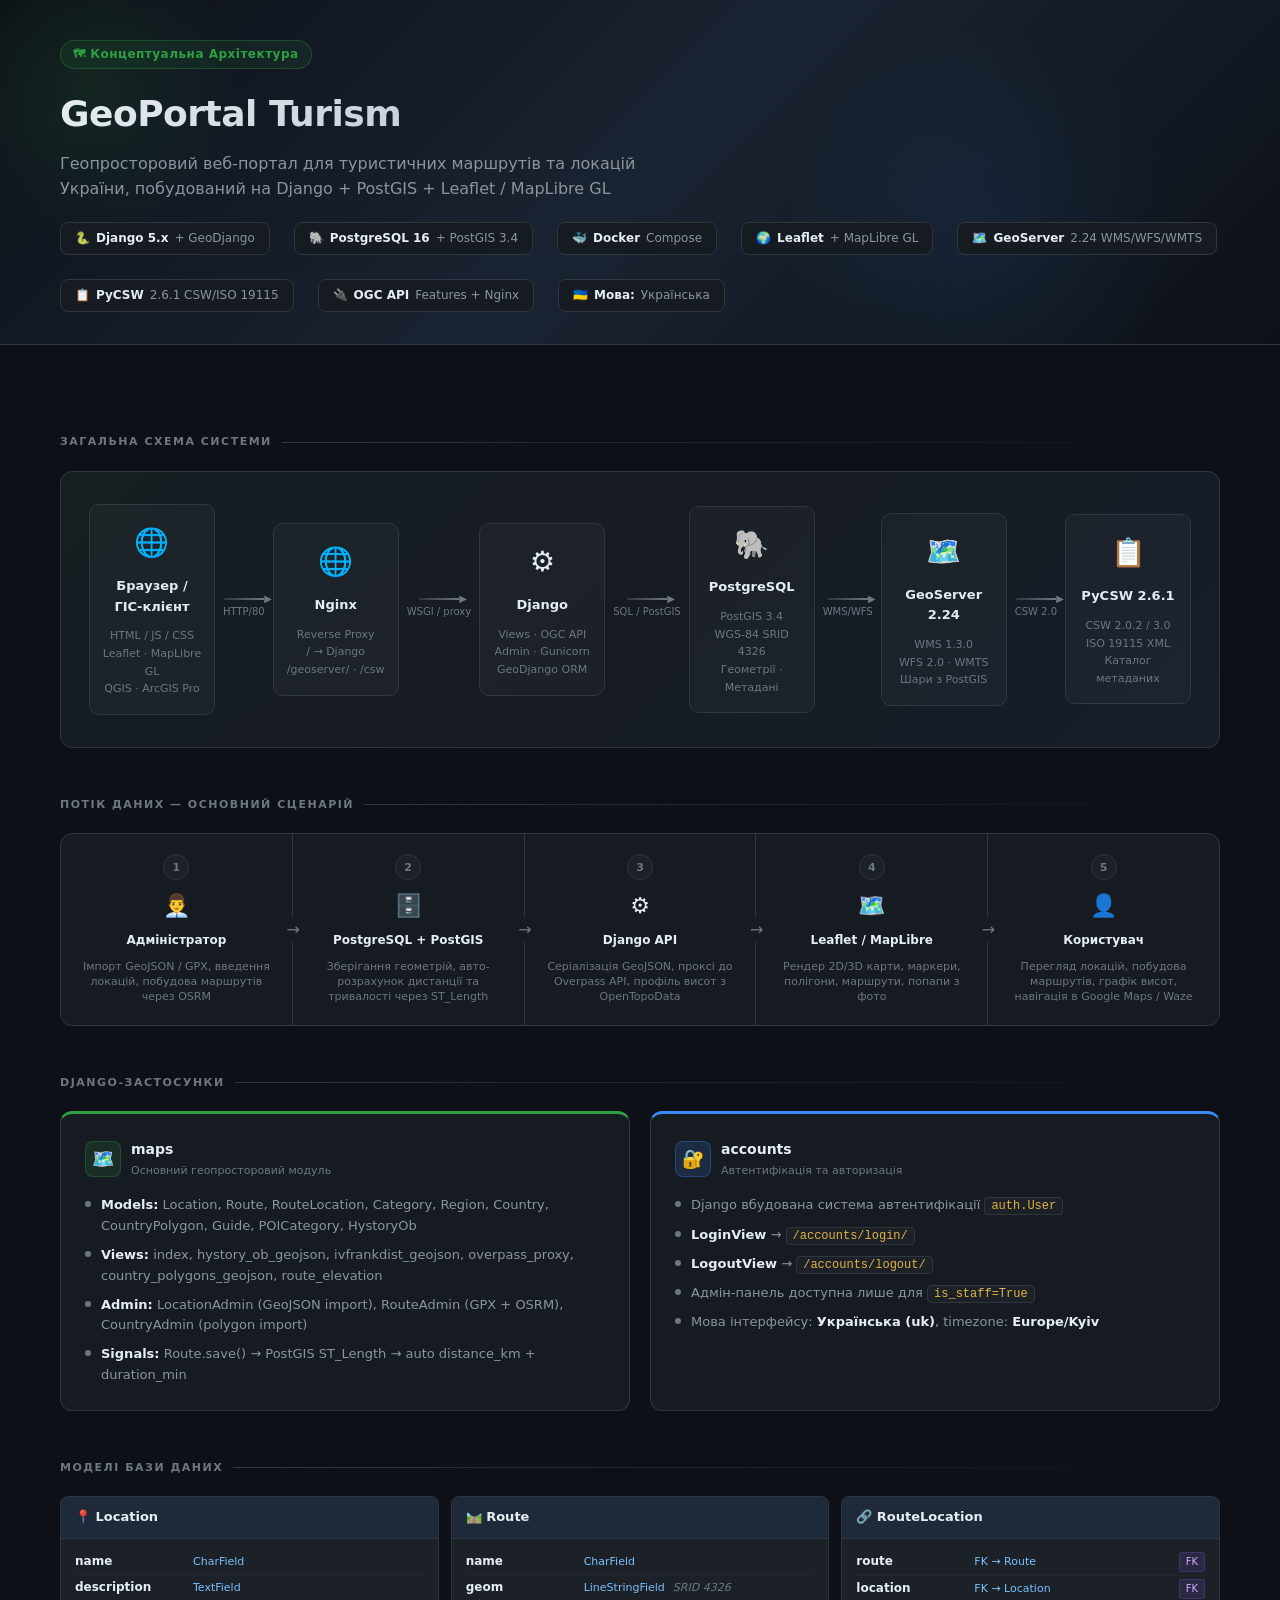
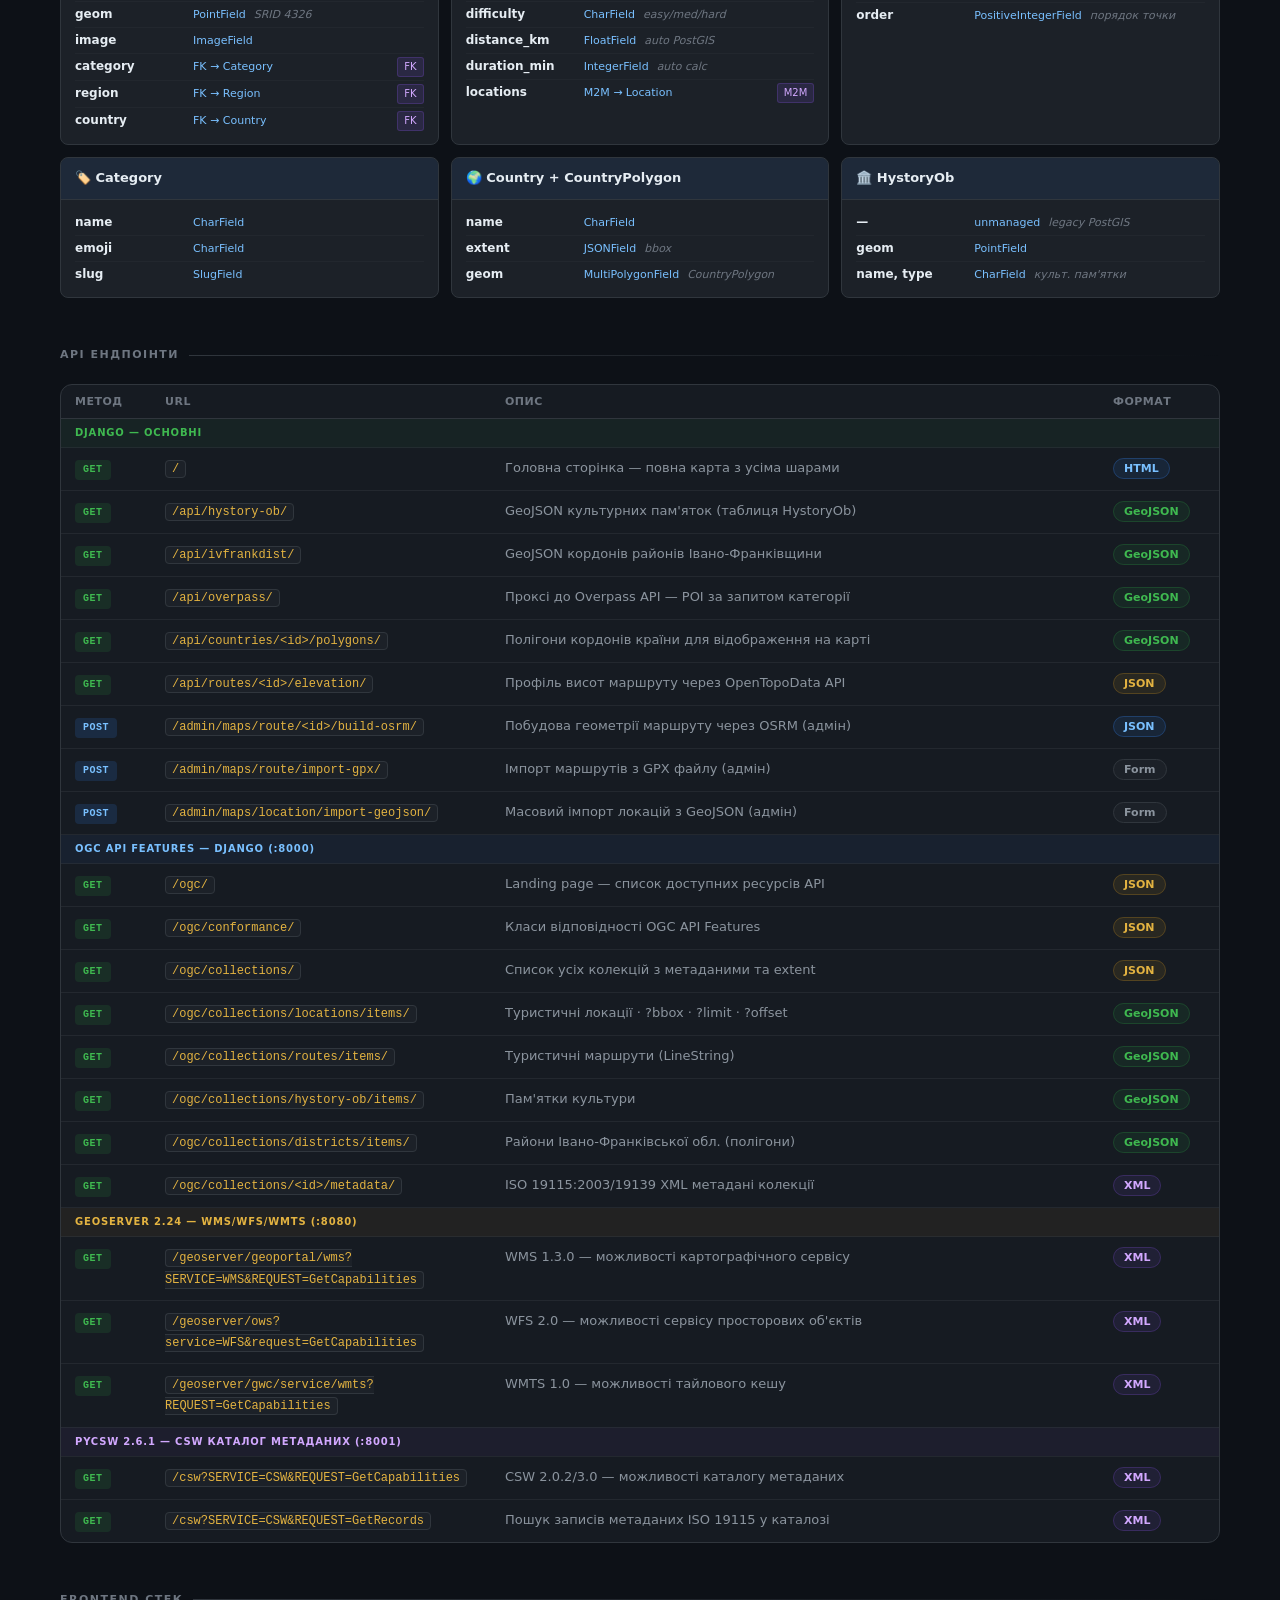
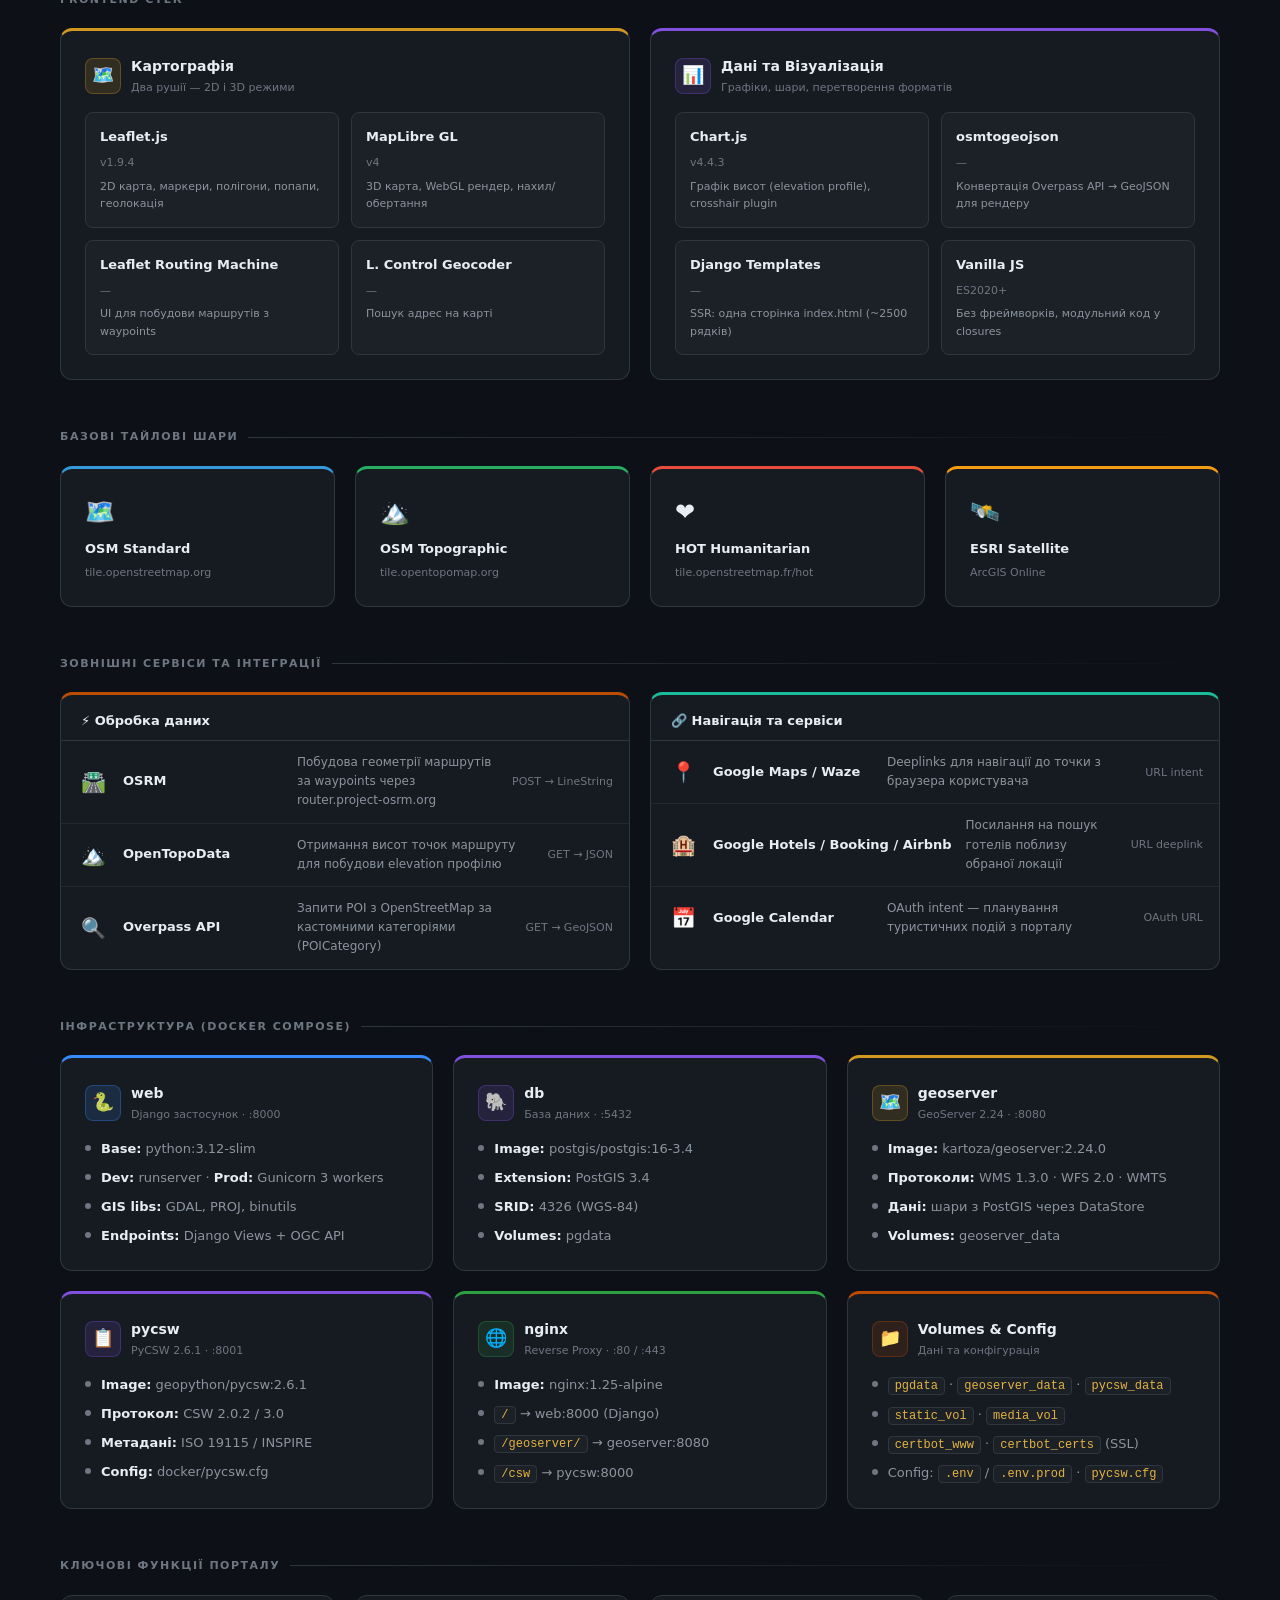
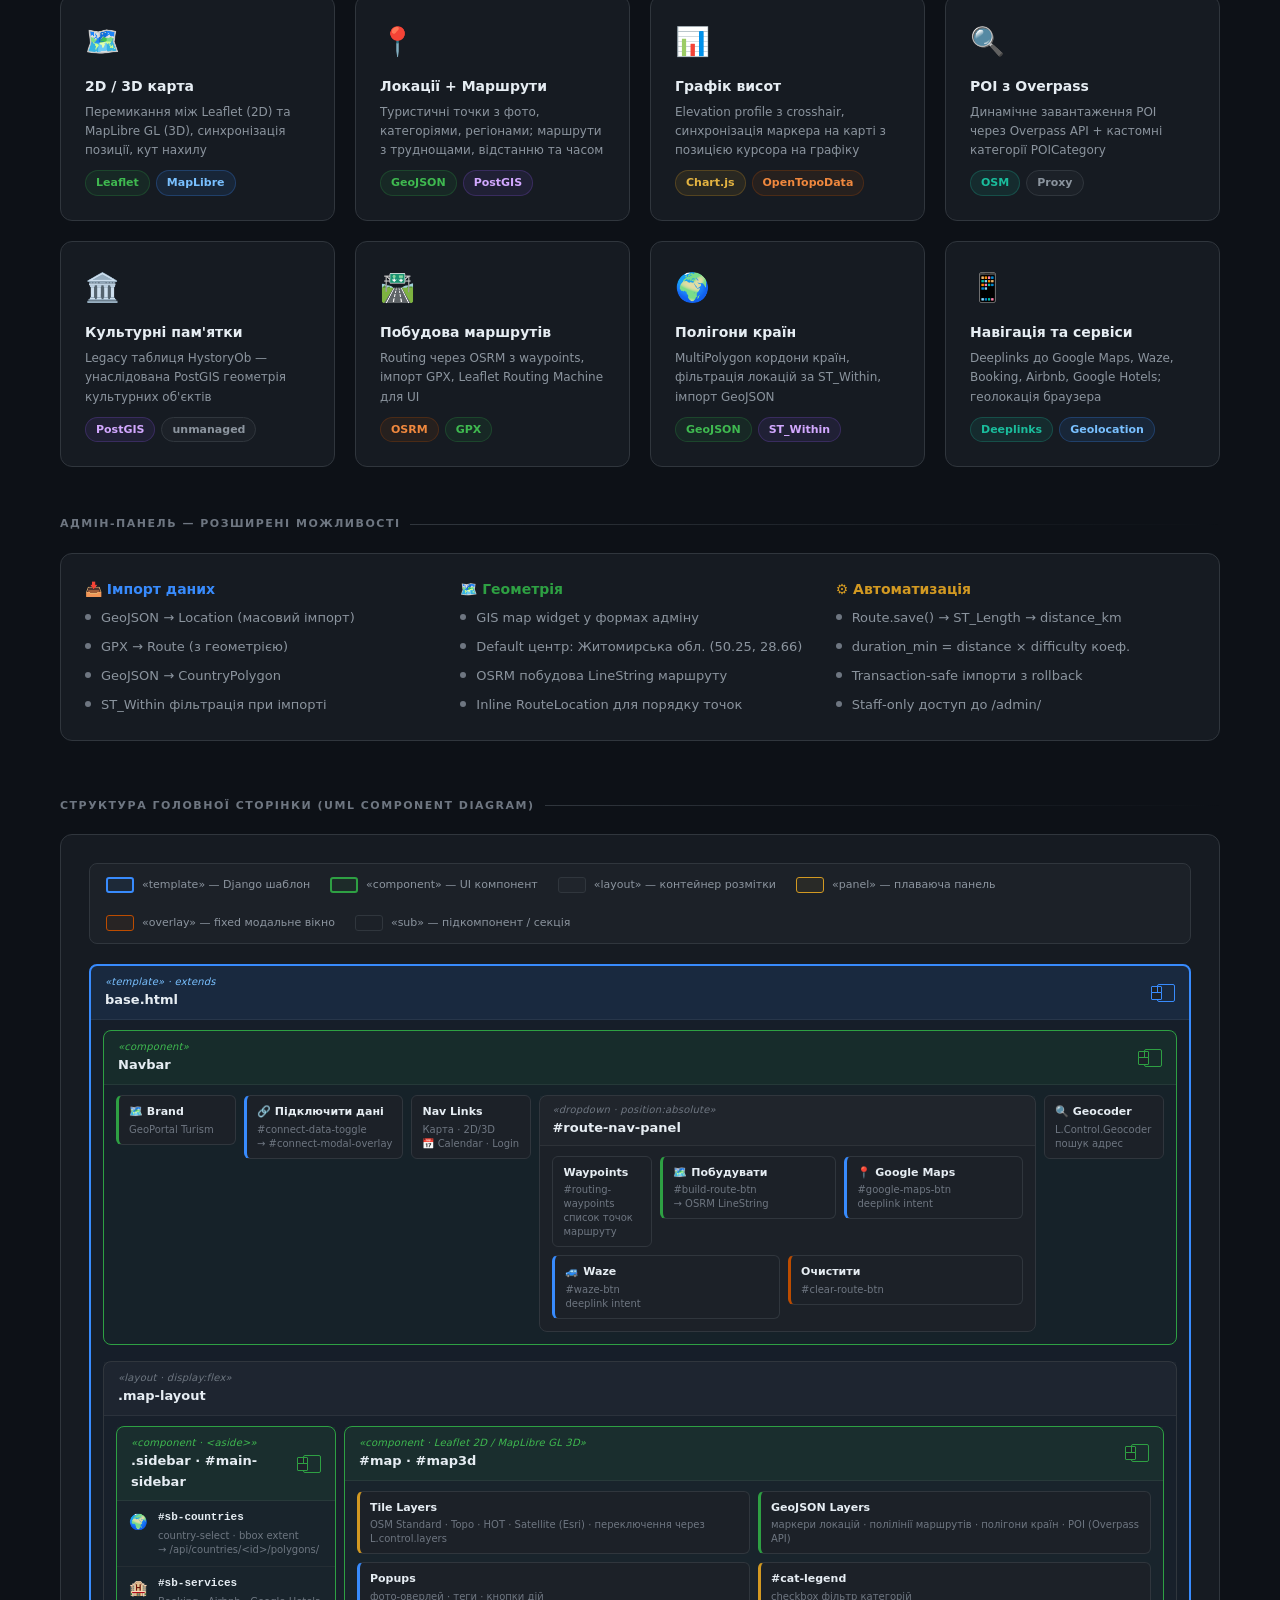
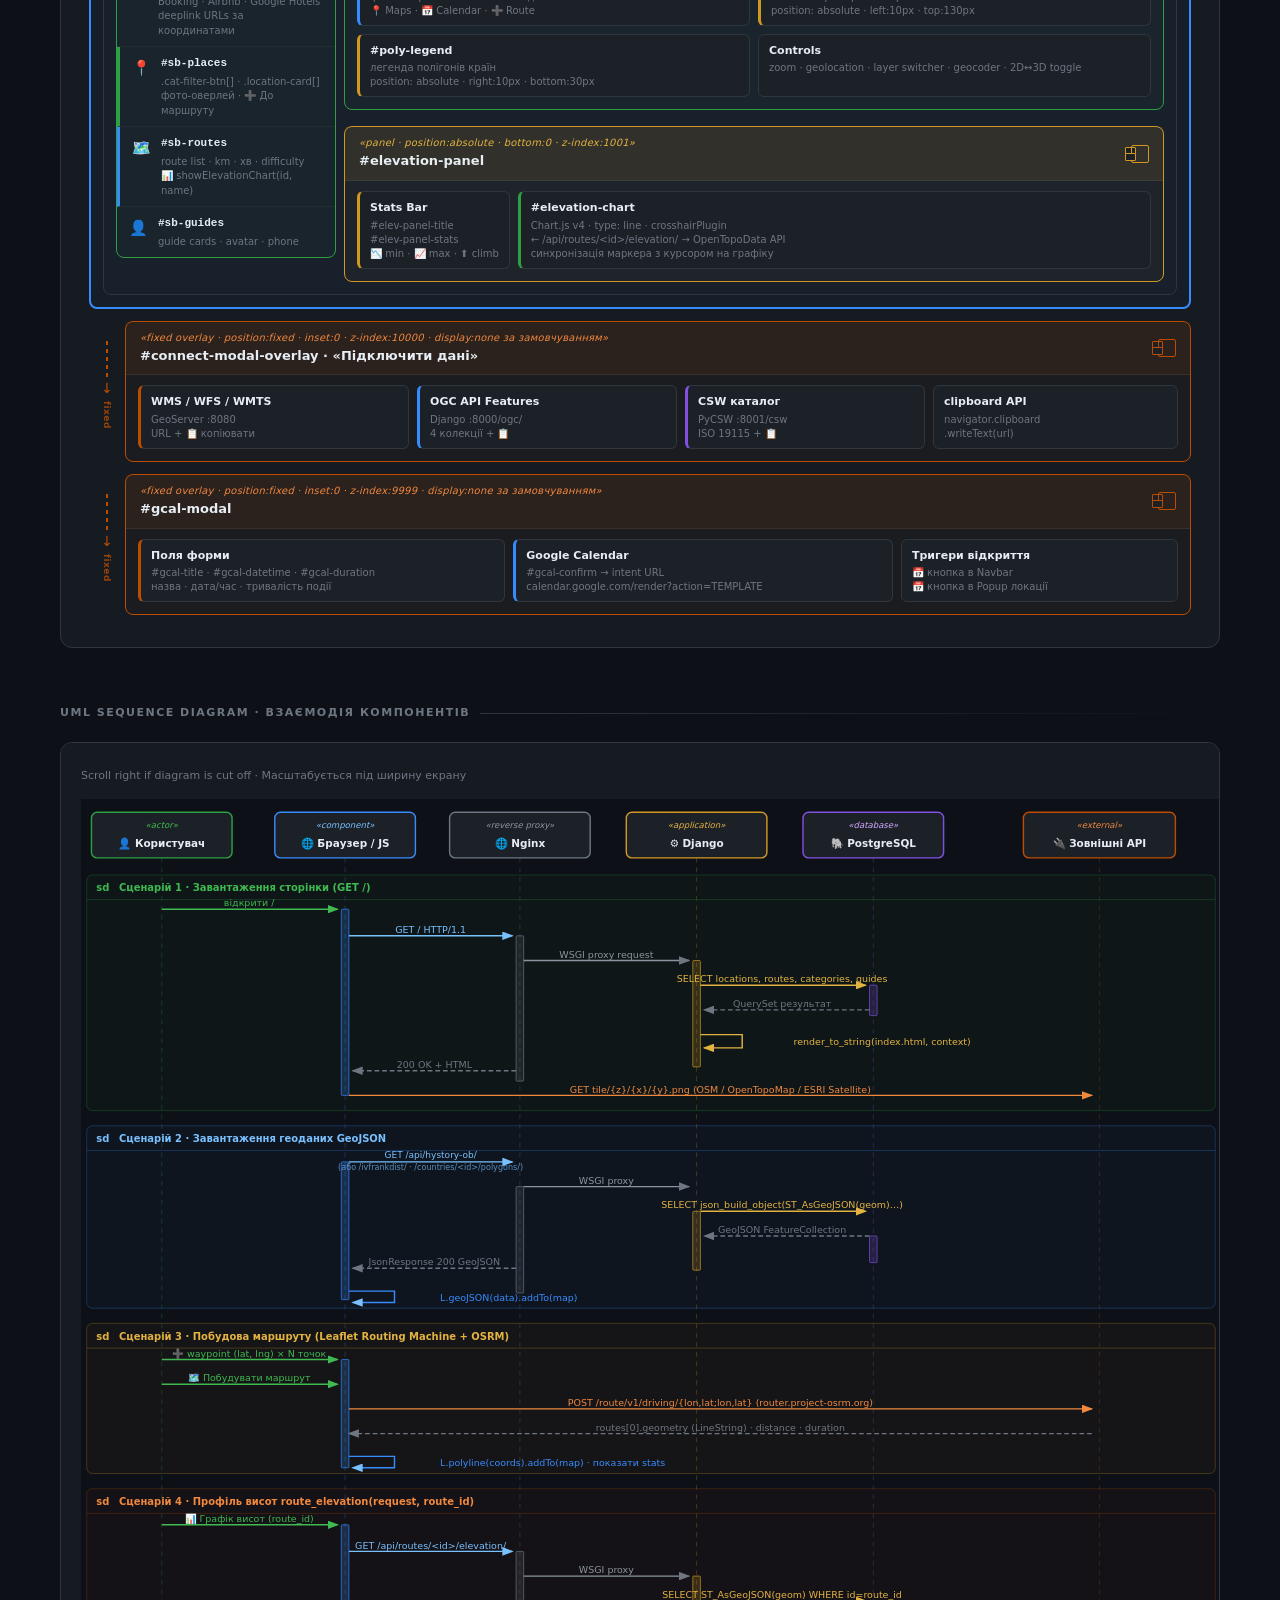
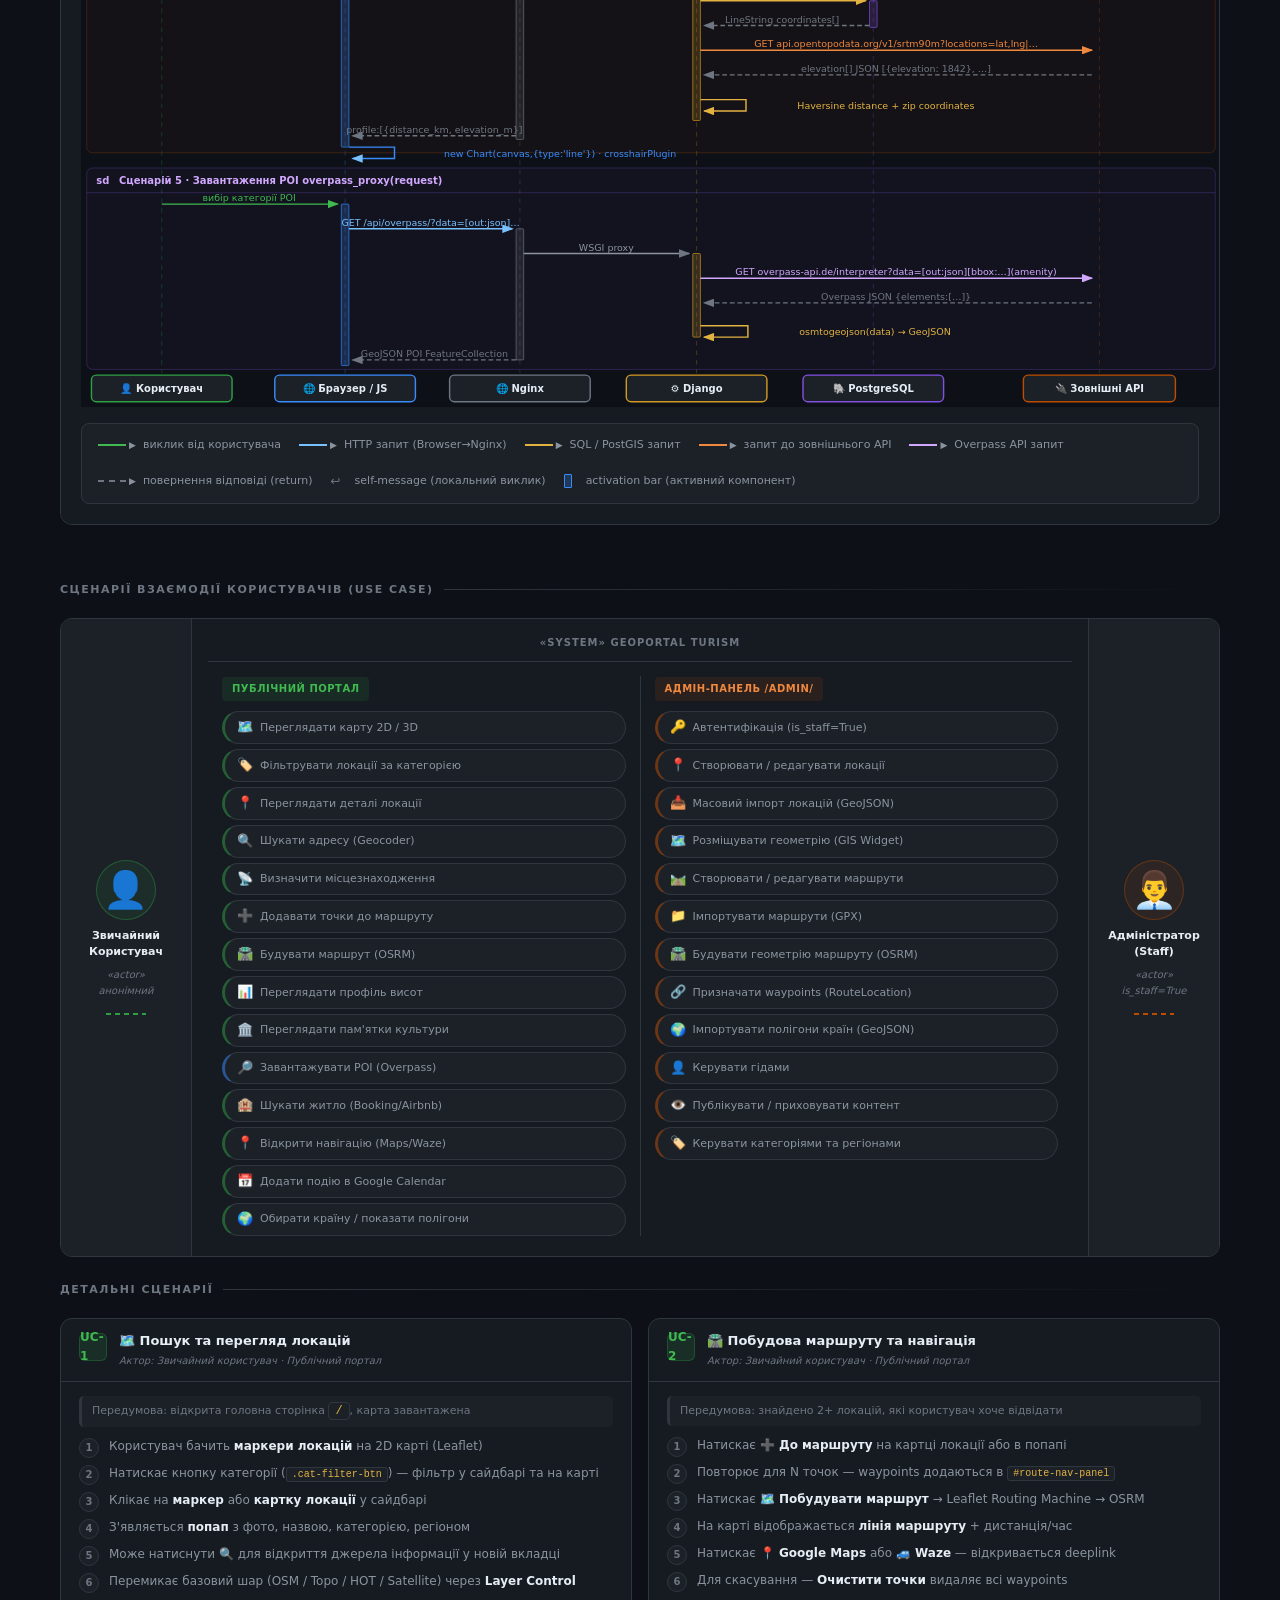
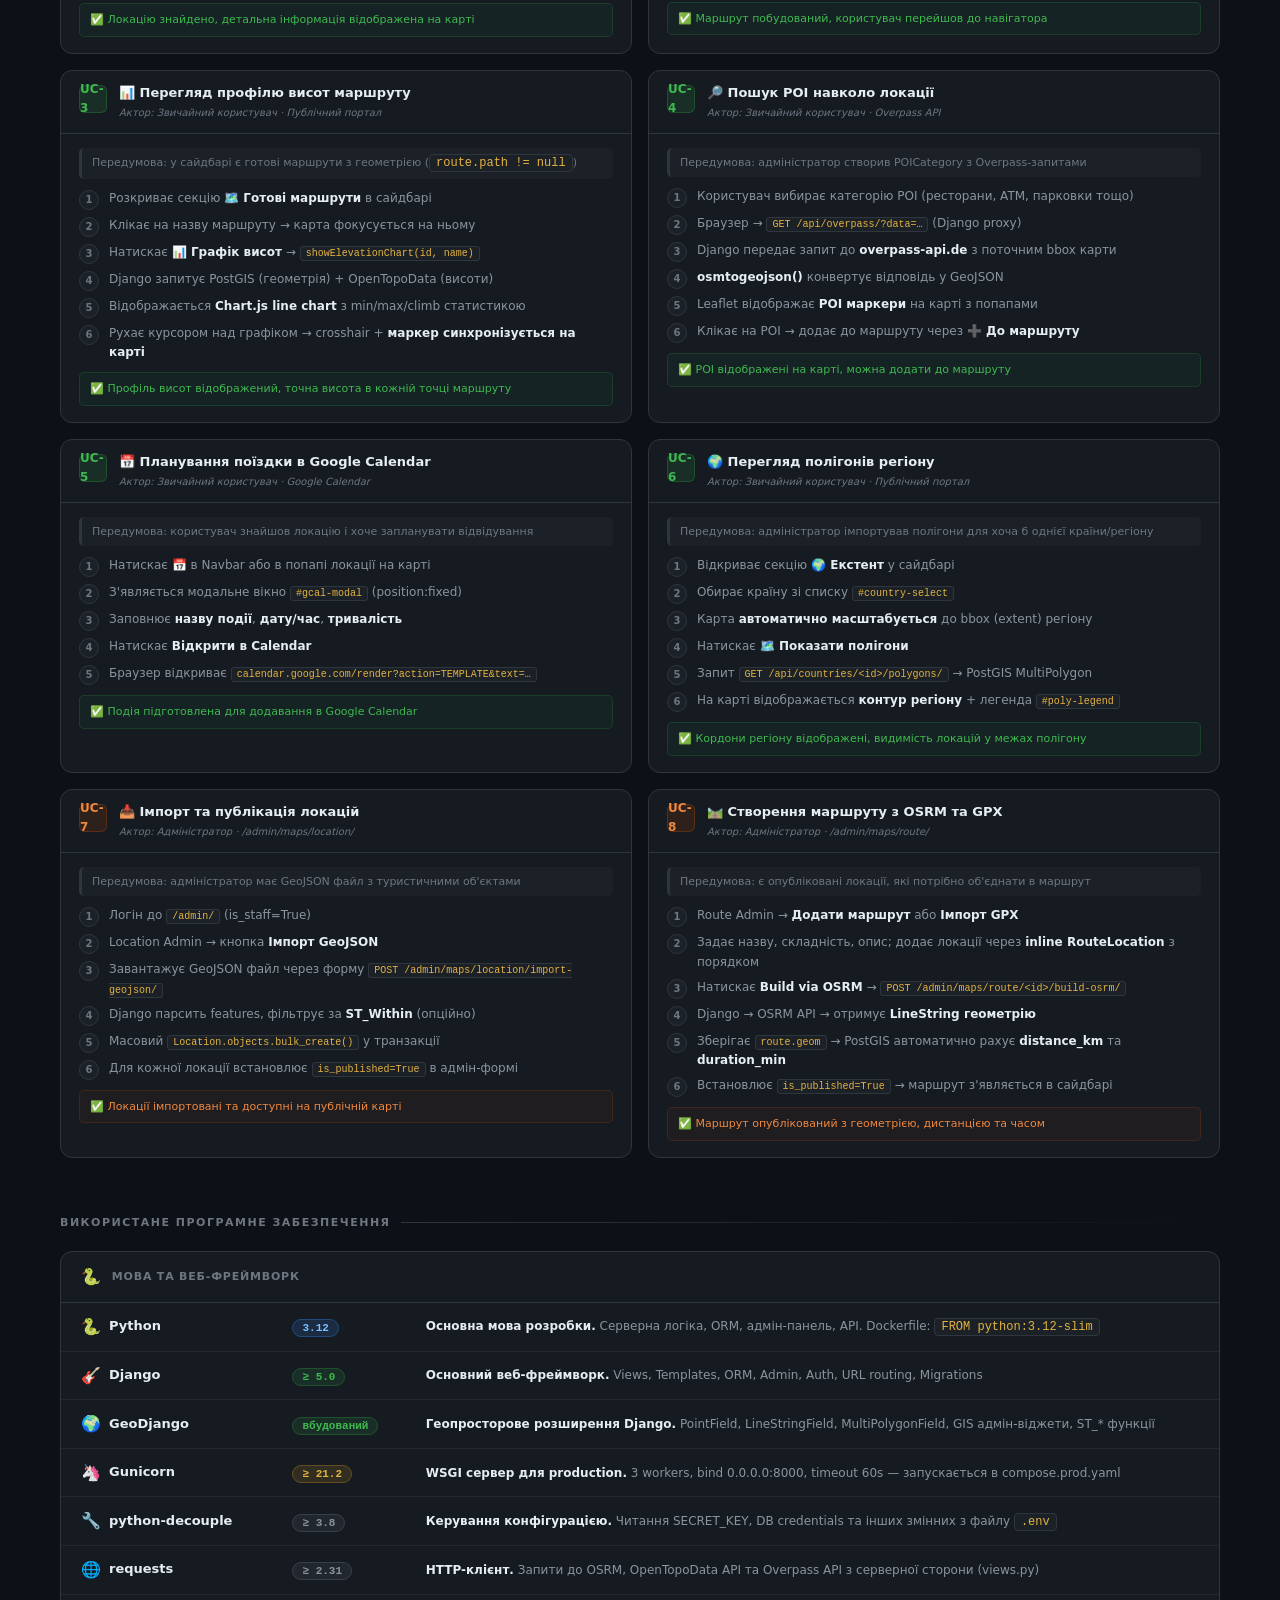
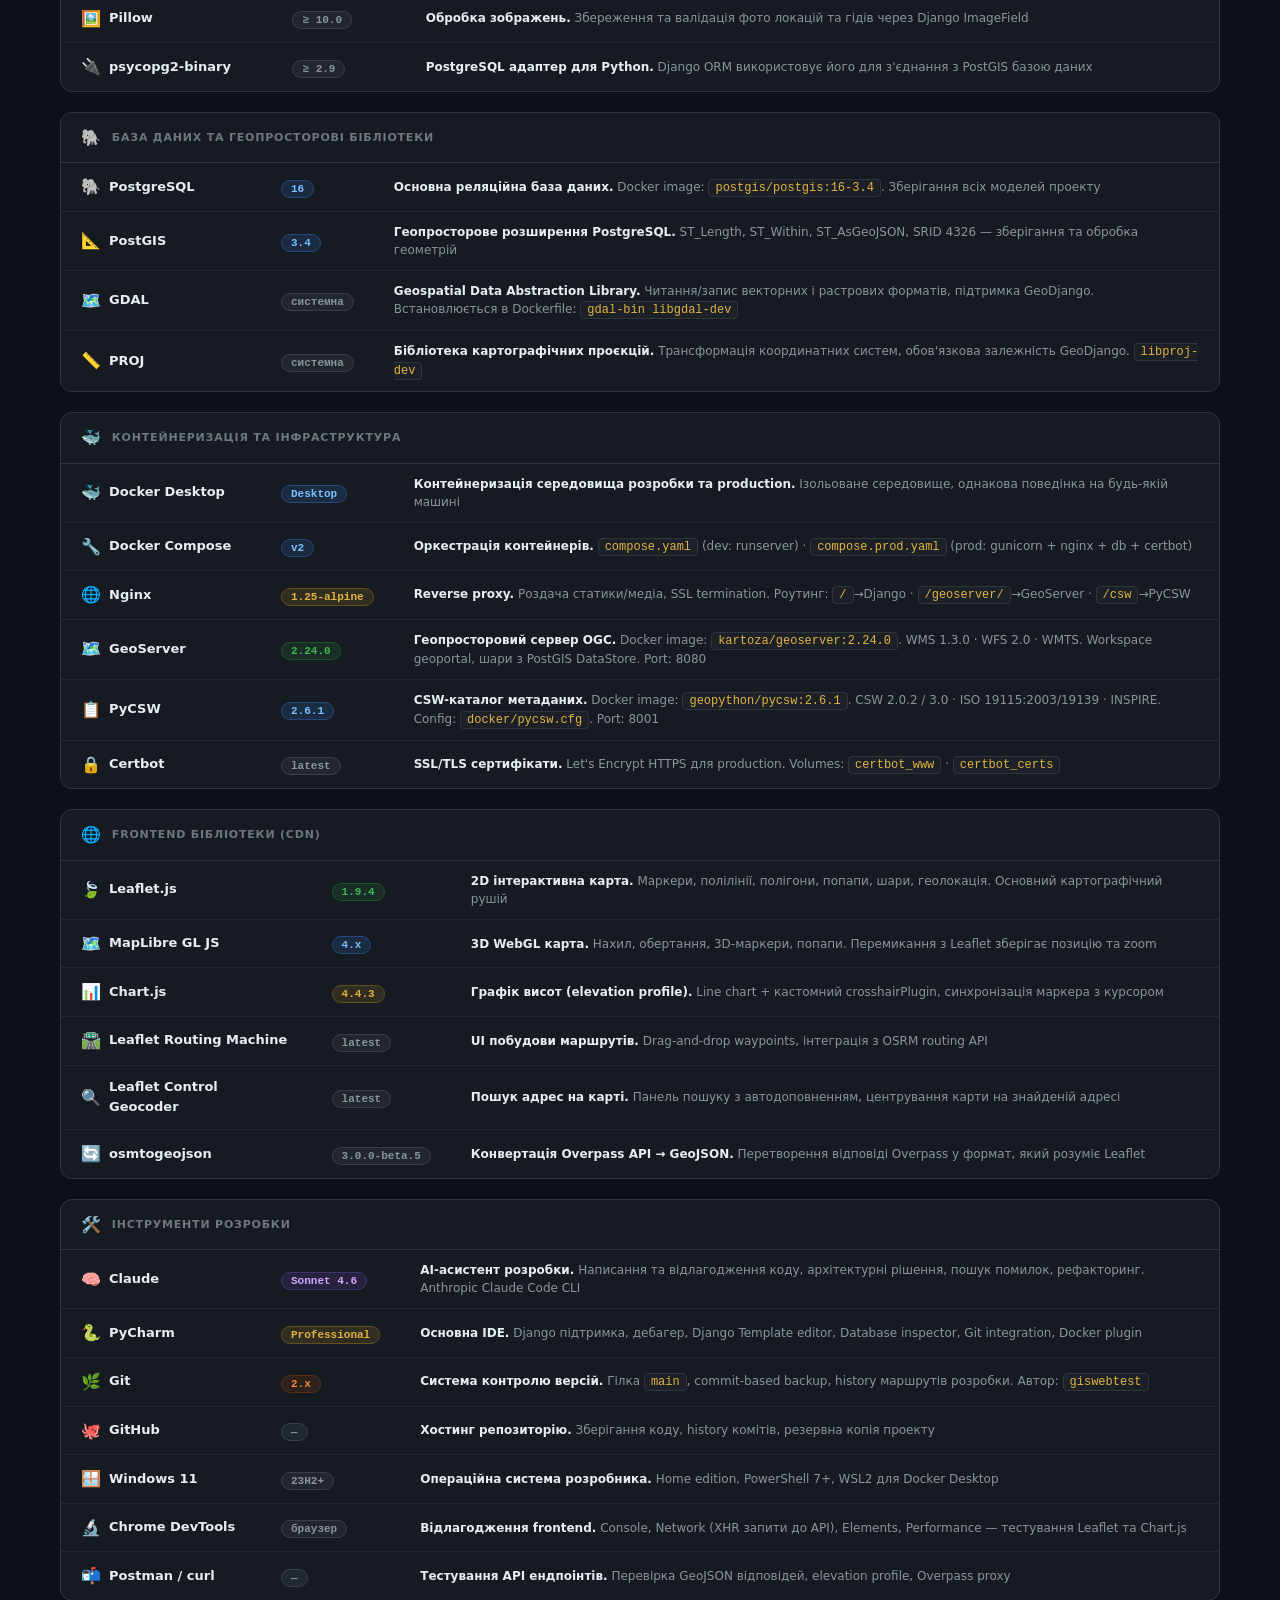
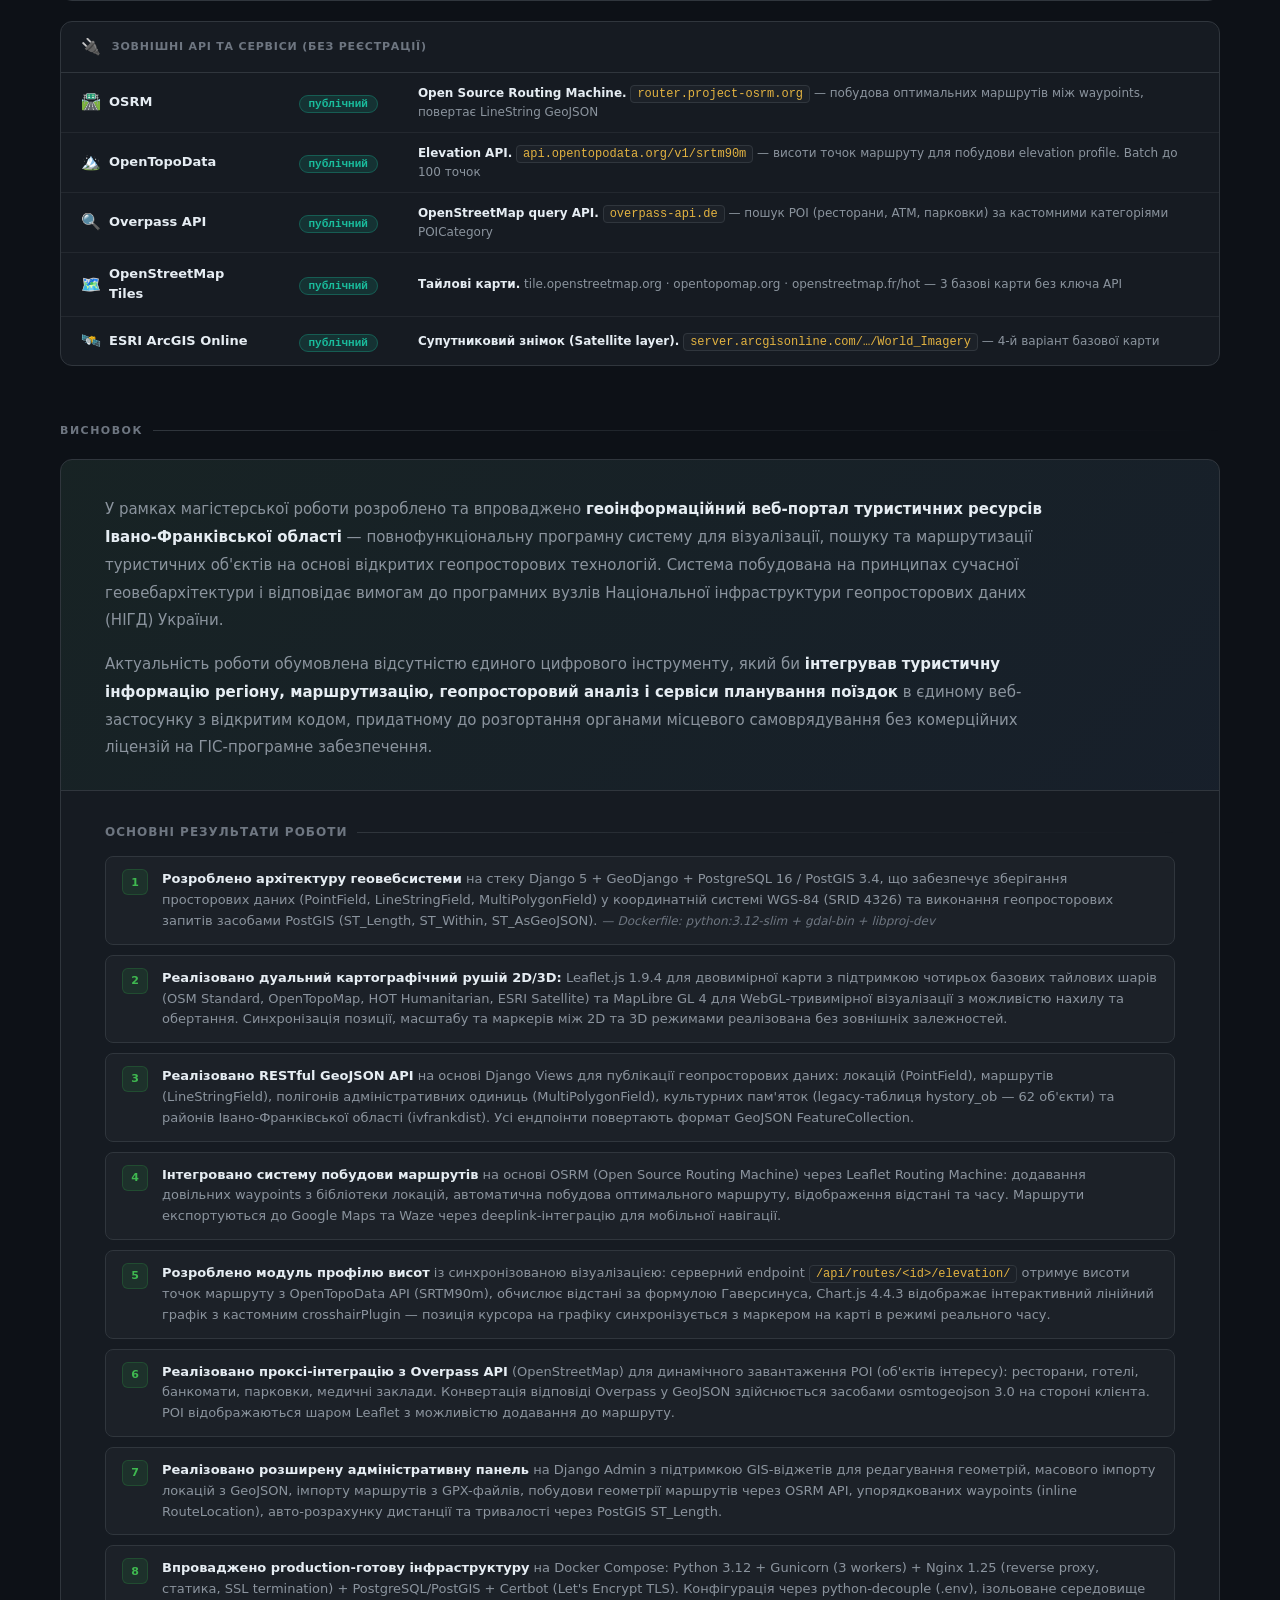
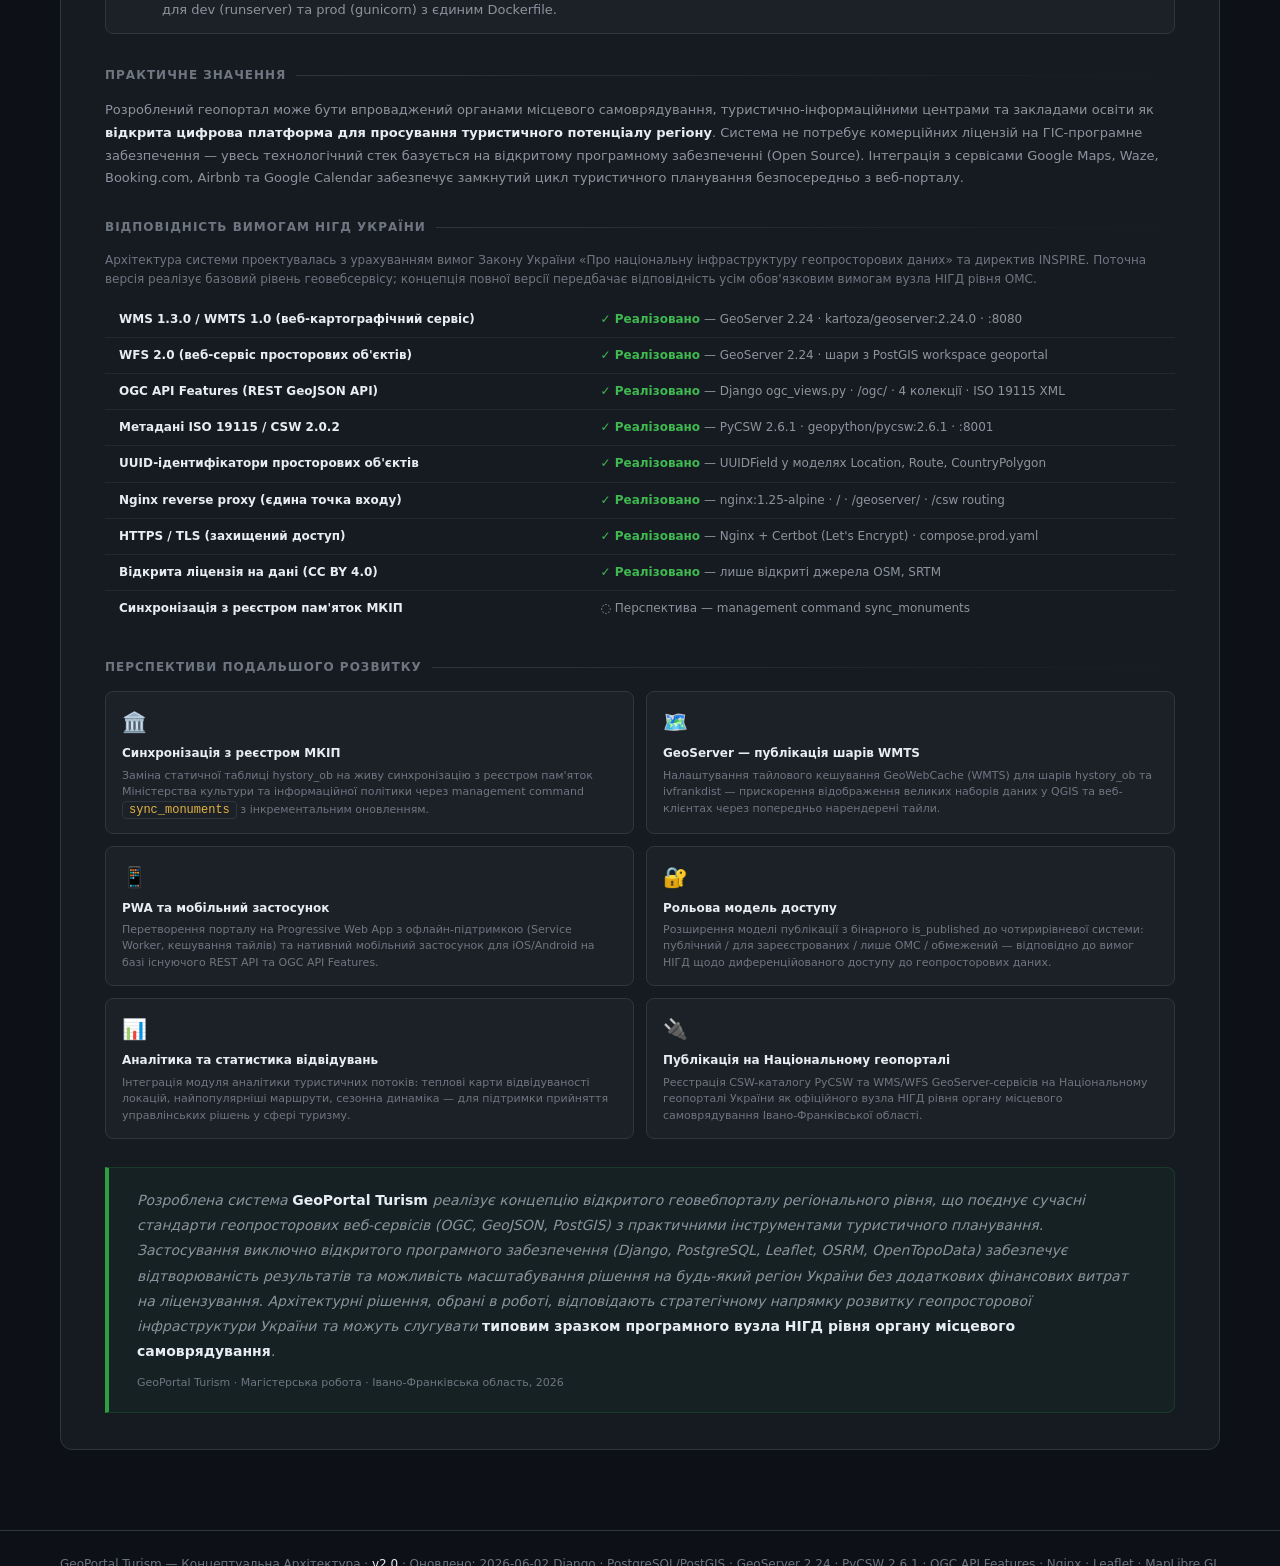
==== commit c58c5be9: "Оновлено architecture.html до поточного стану проекту (v2.0) - Додано GeoServer 2.24, PyCSW 2.6.1 у " ====
--- a/architecture.html
+++ b/architecture.html
@@ -450,10 +450,13 @@
     <h1>GeoPortal Turism</h1>
     <p class="header-sub">Геопросторовий веб-портал для туристичних маршрутів та локацій України, побудований на Django + PostGIS + Leaflet / MapLibre GL</p>
     <div class="header-meta">
-      <div class="meta-chip">🐍 <span>Django 4.x</span> + GeoDjango</div>
-      <div class="meta-chip">🐘 <span>PostgreSQL</span> + PostGIS</div>
+      <div class="meta-chip">🐍 <span>Django 5.x</span> + GeoDjango</div>
+      <div class="meta-chip">🐘 <span>PostgreSQL 16</span> + PostGIS 3.4</div>
       <div class="meta-chip">🐳 <span>Docker</span> Compose</div>
       <div class="meta-chip">🌍 <span>Leaflet</span> + MapLibre GL</div>
+      <div class="meta-chip">🗺️ <span>GeoServer</span> 2.24 WMS/WFS/WMTS</div>
+      <div class="meta-chip">📋 <span>PyCSW</span> 2.6.1 CSW/ISO 19115</div>
+      <div class="meta-chip">🔌 <span>OGC API</span> Features + Nginx</div>
       <div class="meta-chip">🇺🇦 <span>Мова:</span> Українська</div>
     </div>
   </div>
@@ -464,29 +467,41 @@
 
   <!-- OVERVIEW FLOW -->
   <div class="section-title">Загальна схема системи</div>
-  <div class="overview">
+  <div class="overview" style="grid-template-columns:1fr auto 1fr auto 1fr auto 1fr auto 1fr auto 1fr;">
     <div class="ov-layer">
       <div class="ov-icon">🌐</div>
-      <div class="ov-label">Браузер</div>
-      <div class="ov-sub">HTML / JS / CSS<br>Leaflet · MapLibre GL<br>Chart.js</div>
-    </div>
-    <div class="ov-arrow"><div class="ov-arrow-line"></div><div class="ov-arrow-label">HTTP / REST</div></div>
+      <div class="ov-label">Браузер / ГІС-клієнт</div>
+      <div class="ov-sub">HTML / JS / CSS<br>Leaflet · MapLibre GL<br>QGIS · ArcGIS Pro</div>
+    </div>
+    <div class="ov-arrow"><div class="ov-arrow-line"></div><div class="ov-arrow-label">HTTP/80</div></div>
+    <div class="ov-layer">
+      <div class="ov-icon">🌐</div>
+      <div class="ov-label">Nginx</div>
+      <div class="ov-sub">Reverse Proxy<br>/ → Django<br>/geoserver/ · /csw</div>
+    </div>
+    <div class="ov-arrow"><div class="ov-arrow-line"></div><div class="ov-arrow-label">WSGI / proxy</div></div>
     <div class="ov-layer">
       <div class="ov-icon">⚙️</div>
-      <div class="ov-label">Django Backend</div>
-      <div class="ov-sub">Views · Templates<br>Admin Panel<br>GeoDjango ORM</div>
-    </div>
-    <div class="ov-arrow"><div class="ov-arrow-line"></div><div class="ov-arrow-label">GeoJSON / SQL</div></div>
+      <div class="ov-label">Django</div>
+      <div class="ov-sub">Views · OGC API<br>Admin · Gunicorn<br>GeoDjango ORM</div>
+    </div>
+    <div class="ov-arrow"><div class="ov-arrow-line"></div><div class="ov-arrow-label">SQL / PostGIS</div></div>
     <div class="ov-layer">
       <div class="ov-icon">🐘</div>
       <div class="ov-label">PostgreSQL</div>
-      <div class="ov-sub">PostGIS Extension<br>WGS-84 (SRID 4326)<br>Геометрія маршрутів</div>
-    </div>
-    <div class="ov-arrow"><div class="ov-arrow-line"></div><div class="ov-arrow-label">HTTP API</div></div>
+      <div class="ov-sub">PostGIS 3.4<br>WGS-84 SRID 4326<br>Геометрії · Метадані</div>
+    </div>
+    <div class="ov-arrow"><div class="ov-arrow-line"></div><div class="ov-arrow-label">WMS/WFS</div></div>
     <div class="ov-layer">
-      <div class="ov-icon">🔌</div>
-      <div class="ov-label">Зовнішні API</div>
-      <div class="ov-sub">OSRM · Overpass<br>OpenTopoData<br>OSM Tiles</div>
+      <div class="ov-icon">🗺️</div>
+      <div class="ov-label">GeoServer 2.24</div>
+      <div class="ov-sub">WMS 1.3.0<br>WFS 2.0 · WMTS<br>Шари з PostGIS</div>
+    </div>
+    <div class="ov-arrow"><div class="ov-arrow-line"></div><div class="ov-arrow-label">CSW 2.0</div></div>
+    <div class="ov-layer">
+      <div class="ov-icon">📋</div>
+      <div class="ov-label">PyCSW 2.6.1</div>
+      <div class="ov-sub">CSW 2.0.2 / 3.0<br>ISO 19115 XML<br>Каталог метаданих</div>
     </div>
   </div>
 
@@ -617,12 +632,13 @@
       <thead>
         <tr>
           <th style="width:90px;">Метод</th>
-          <th style="width:320px;">URL</th>
+          <th style="width:340px;">URL</th>
           <th>Опис</th>
           <th style="width:120px;">Формат</th>
         </tr>
       </thead>
       <tbody>
+        <tr><td colspan="4" style="padding:6px 14px;background:rgba(46,160,67,0.06);font-size:10px;font-weight:700;letter-spacing:0.8px;text-transform:uppercase;color:#3fb950;">Django — Основні</td></tr>
         <tr><td><span class="method method-get">GET</span></td><td><code>/</code></td><td>Головна сторінка — повна карта з усіма шарами</td><td><span class="tag tag-blue">HTML</span></td></tr>
         <tr><td><span class="method method-get">GET</span></td><td><code>/api/hystory-ob/</code></td><td>GeoJSON культурних пам'яток (таблиця HystoryOb)</td><td><span class="tag tag-green">GeoJSON</span></td></tr>
         <tr><td><span class="method method-get">GET</span></td><td><code>/api/ivfrankdist/</code></td><td>GeoJSON кордонів районів Івано-Франківщини</td><td><span class="tag tag-green">GeoJSON</span></td></tr>
@@ -632,6 +648,22 @@
         <tr><td><span class="method method-post">POST</span></td><td><code>/admin/maps/route/&lt;id&gt;/build-osrm/</code></td><td>Побудова геометрії маршруту через OSRM (адмін)</td><td><span class="tag tag-blue">JSON</span></td></tr>
         <tr><td><span class="method method-post">POST</span></td><td><code>/admin/maps/route/import-gpx/</code></td><td>Імпорт маршрутів з GPX файлу (адмін)</td><td><span class="tag">Form</span></td></tr>
         <tr><td><span class="method method-post">POST</span></td><td><code>/admin/maps/location/import-geojson/</code></td><td>Масовий імпорт локацій з GeoJSON (адмін)</td><td><span class="tag">Form</span></td></tr>
+        <tr><td colspan="4" style="padding:6px 14px;background:rgba(56,139,253,0.06);font-size:10px;font-weight:700;letter-spacing:0.8px;text-transform:uppercase;color:#79c0ff;">OGC API Features — Django (:8000)</td></tr>
+        <tr><td><span class="method method-get">GET</span></td><td><code>/ogc/</code></td><td>Landing page — список доступних ресурсів API</td><td><span class="tag tag-yellow">JSON</span></td></tr>
+        <tr><td><span class="method method-get">GET</span></td><td><code>/ogc/conformance/</code></td><td>Класи відповідності OGC API Features</td><td><span class="tag tag-yellow">JSON</span></td></tr>
+        <tr><td><span class="method method-get">GET</span></td><td><code>/ogc/collections/</code></td><td>Список усіх колекцій з метаданими та extent</td><td><span class="tag tag-yellow">JSON</span></td></tr>
+        <tr><td><span class="method method-get">GET</span></td><td><code>/ogc/collections/locations/items/</code></td><td>Туристичні локації · ?bbox · ?limit · ?offset</td><td><span class="tag tag-green">GeoJSON</span></td></tr>
+        <tr><td><span class="method method-get">GET</span></td><td><code>/ogc/collections/routes/items/</code></td><td>Туристичні маршрути (LineString)</td><td><span class="tag tag-green">GeoJSON</span></td></tr>
+        <tr><td><span class="method method-get">GET</span></td><td><code>/ogc/collections/hystory-ob/items/</code></td><td>Пам'ятки культури</td><td><span class="tag tag-green">GeoJSON</span></td></tr>
+        <tr><td><span class="method method-get">GET</span></td><td><code>/ogc/collections/districts/items/</code></td><td>Райони Івано-Франківської обл. (полігони)</td><td><span class="tag tag-green">GeoJSON</span></td></tr>
+        <tr><td><span class="method method-get">GET</span></td><td><code>/ogc/collections/&lt;id&gt;/metadata/</code></td><td>ISO 19115:2003/19139 XML метадані колекції</td><td><span class="tag tag-purple">XML</span></td></tr>
+        <tr><td colspan="4" style="padding:6px 14px;background:rgba(210,153,34,0.06);font-size:10px;font-weight:700;letter-spacing:0.8px;text-transform:uppercase;color:#e3b341;">GeoServer 2.24 — WMS/WFS/WMTS (:8080)</td></tr>
+        <tr><td><span class="method method-get">GET</span></td><td><code>/geoserver/geoportal/wms?SERVICE=WMS&amp;REQUEST=GetCapabilities</code></td><td>WMS 1.3.0 — можливості картографічного сервісу</td><td><span class="tag tag-purple">XML</span></td></tr>
+        <tr><td><span class="method method-get">GET</span></td><td><code>/geoserver/ows?service=WFS&amp;request=GetCapabilities</code></td><td>WFS 2.0 — можливості сервісу просторових об'єктів</td><td><span class="tag tag-purple">XML</span></td></tr>
+        <tr><td><span class="method method-get">GET</span></td><td><code>/geoserver/gwc/service/wmts?REQUEST=GetCapabilities</code></td><td>WMTS 1.0 — можливості тайлового кешу</td><td><span class="tag tag-purple">XML</span></td></tr>
+        <tr><td colspan="4" style="padding:6px 14px;background:rgba(130,80,223,0.06);font-size:10px;font-weight:700;letter-spacing:0.8px;text-transform:uppercase;color:#d2a8ff;">PyCSW 2.6.1 — CSW каталог метаданих (:8001)</td></tr>
+        <tr><td><span class="method method-get">GET</span></td><td><code>/csw?SERVICE=CSW&amp;REQUEST=GetCapabilities</code></td><td>CSW 2.0.2/3.0 — можливості каталогу метаданих</td><td><span class="tag tag-purple">XML</span></td></tr>
+        <tr><td><span class="method method-get">GET</span></td><td><code>/csw?SERVICE=CSW&amp;REQUEST=GetRecords</code></td><td>Пошук записів метаданих ISO 19115 у каталозі</td><td><span class="tag tag-purple">XML</span></td></tr>
       </tbody>
     </table>
   </div>
@@ -695,30 +727,57 @@
   <div class="section-title">Інфраструктура (Docker Compose)</div>
   <div class="cards cards-3">
     <div class="card c-blue">
-      <div class="card-header"><div class="card-icon">🐍</div><div><div class="card-title">web</div><div class="card-sub">Django застосунок</div></div></div>
+      <div class="card-header"><div class="card-icon">🐍</div><div><div class="card-title">web</div><div class="card-sub">Django застосунок · :8000</div></div></div>
       <ul class="items">
         <li><div class="dot"></div><div><strong>Base:</strong> python:3.12-slim</div></li>
-        <li><div class="dot"></div><div><strong>Server:</strong> Gunicorn WSGI</div></li>
+        <li><div class="dot"></div><div><strong>Dev:</strong> runserver · <strong>Prod:</strong> Gunicorn 3 workers</div></li>
         <li><div class="dot"></div><div><strong>GIS libs:</strong> GDAL, PROJ, binutils</div></li>
-        <li><div class="dot"></div><div><strong>Port:</strong> 8000</div></li>
+        <li><div class="dot"></div><div><strong>Endpoints:</strong> Django Views + OGC API</div></li>
       </ul>
     </div>
     <div class="card c-purple">
-      <div class="card-header"><div class="card-icon">🐘</div><div><div class="card-title">db</div><div class="card-sub">База даних</div></div></div>
+      <div class="card-header"><div class="card-icon">🐘</div><div><div class="card-title">db</div><div class="card-sub">База даних · :5432</div></div></div>
       <ul class="items">
-        <li><div class="dot"></div><div><strong>Image:</strong> postgres + postgis</div></li>
-        <li><div class="dot"></div><div><strong>Extension:</strong> PostGIS</div></li>
+        <li><div class="dot"></div><div><strong>Image:</strong> postgis/postgis:16-3.4</div></li>
+        <li><div class="dot"></div><div><strong>Extension:</strong> PostGIS 3.4</div></li>
         <li><div class="dot"></div><div><strong>SRID:</strong> 4326 (WGS-84)</div></li>
-        <li><div class="dot"></div><div><strong>Port:</strong> 5432</div></li>
+        <li><div class="dot"></div><div><strong>Volumes:</strong> pgdata</div></li>
       </ul>
     </div>
     <div class="card c-yellow">
-      <div class="card-header"><div class="card-icon">📁</div><div><div class="card-title">Volumes &amp; Media</div><div class="card-sub">Статика та медіа</div></div></div>
+      <div class="card-header"><div class="card-icon">🗺️</div><div><div class="card-title">geoserver</div><div class="card-sub">GeoServer 2.24 · :8080</div></div></div>
       <ul class="items">
-        <li><div class="dot"></div><div><code>/static/css/style.css</code> — кастомні стилі</div></li>
-        <li><div class="dot"></div><div><code>/media/locations/</code> — фото локацій</div></li>
-        <li><div class="dot"></div><div><code>/media/guides/</code> — фото гідів</div></li>
-        <li><div class="dot"></div><div>Config через <code>.env</code> файл</div></li>
+        <li><div class="dot"></div><div><strong>Image:</strong> kartoza/geoserver:2.24.0</div></li>
+        <li><div class="dot"></div><div><strong>Протоколи:</strong> WMS 1.3.0 · WFS 2.0 · WMTS</div></li>
+        <li><div class="dot"></div><div><strong>Дані:</strong> шари з PostGIS через DataStore</div></li>
+        <li><div class="dot"></div><div><strong>Volumes:</strong> geoserver_data</div></li>
+      </ul>
+    </div>
+    <div class="card c-purple">
+      <div class="card-header"><div class="card-icon">📋</div><div><div class="card-title">pycsw</div><div class="card-sub">PyCSW 2.6.1 · :8001</div></div></div>
+      <ul class="items">
+        <li><div class="dot"></div><div><strong>Image:</strong> geopython/pycsw:2.6.1</div></li>
+        <li><div class="dot"></div><div><strong>Протокол:</strong> CSW 2.0.2 / 3.0</div></li>
+        <li><div class="dot"></div><div><strong>Метадані:</strong> ISO 19115 / INSPIRE</div></li>
+        <li><div class="dot"></div><div><strong>Config:</strong> docker/pycsw.cfg</div></li>
+      </ul>
+    </div>
+    <div class="card c-green">
+      <div class="card-header"><div class="card-icon">🌐</div><div><div class="card-title">nginx</div><div class="card-sub">Reverse Proxy · :80 / :443</div></div></div>
+      <ul class="items">
+        <li><div class="dot"></div><div><strong>Image:</strong> nginx:1.25-alpine</div></li>
+        <li><div class="dot"></div><div><code>/</code> → web:8000 (Django)</div></li>
+        <li><div class="dot"></div><div><code>/geoserver/</code> → geoserver:8080</div></li>
+        <li><div class="dot"></div><div><code>/csw</code> → pycsw:8000</div></li>
+      </ul>
+    </div>
+    <div class="card c-orange">
+      <div class="card-header"><div class="card-icon">📁</div><div><div class="card-title">Volumes &amp; Config</div><div class="card-sub">Дані та конфігурація</div></div></div>
+      <ul class="items">
+        <li><div class="dot"></div><div><code>pgdata</code> · <code>geoserver_data</code> · <code>pycsw_data</code></div></li>
+        <li><div class="dot"></div><div><code>static_vol</code> · <code>media_vol</code></div></li>
+        <li><div class="dot"></div><div><code>certbot_www</code> · <code>certbot_certs</code> (SSL)</div></li>
+        <li><div class="dot"></div><div>Config: <code>.env</code> / <code>.env.prod</code> · <code>pycsw.cfg</code></div></li>
       </ul>
     </div>
   </div>
@@ -830,6 +889,11 @@
             <div class="uml-leaf lg" style="flex:0 0 auto;">
               <span class="uml-leaf-name">🗺️ Brand</span>
               <span class="uml-leaf-desc">GeoPortal Turism</span>
+            </div>
+
+            <div class="uml-leaf lb" style="flex:0 0 auto;">
+              <span class="uml-leaf-name">🔗 Підключити дані</span>
+              <span class="uml-leaf-desc">#connect-data-toggle<br>→ #connect-modal-overlay</span>
             </div>
 
             <div class="uml-leaf" style="flex:0 0 auto;">
@@ -1007,6 +1071,42 @@
       </div>
     </div><!-- /base.html -->
 
+    <!-- ── #connect-modal-overlay (fixed overlay) ── -->
+    <div class="uml-modal-row">
+      <div class="uml-modal-stem">
+        <div class="uml-modal-line"></div>
+        <div class="uml-modal-arrow-head">↓</div>
+        <div class="uml-modal-tag">fixed</div>
+      </div>
+      <div class="uml-box uml-o" style="flex:1;">
+        <div class="uml-hdr">
+          <div class="uml-hdr-left">
+            <span class="uml-stereo">«fixed overlay · position:fixed · inset:0 · z-index:10000 · display:none за замовчуванням»</span>
+            <span class="uml-name">#connect-modal-overlay · «Підключити дані»</span>
+          </div>
+          <div class="uml-sym" style="color:var(--accent4);"><div class="uml-sym-body"></div></div>
+        </div>
+        <div class="uml-body uml-row">
+          <div class="uml-leaf lo">
+            <span class="uml-leaf-name">WMS / WFS / WMTS</span>
+            <span class="uml-leaf-desc">GeoServer :8080<br>URL + 📋 копіювати</span>
+          </div>
+          <div class="uml-leaf lb">
+            <span class="uml-leaf-name">OGC API Features</span>
+            <span class="uml-leaf-desc">Django :8000/ogc/<br>4 колекції + 📋</span>
+          </div>
+          <div class="uml-leaf lp">
+            <span class="uml-leaf-name">CSW каталог</span>
+            <span class="uml-leaf-desc">PyCSW :8001/csw<br>ISO 19115 + 📋</span>
+          </div>
+          <div class="uml-leaf">
+            <span class="uml-leaf-name">clipboard API</span>
+            <span class="uml-leaf-desc">navigator.clipboard<br>.writeText(url)</span>
+          </div>
+        </div>
+      </div>
+    </div>
+
     <!-- ── #gcal-modal (fixed overlay, поза потоком документа) ── -->
     <div class="uml-modal-row">
       <div class="uml-modal-stem">
@@ -1889,7 +1989,17 @@
       <tr>
         <td><div class="sw-name"><span class="sw-name-icon">🌐</span>Nginx</div></td>
         <td><span class="sw-ver v-yellow">1.25-alpine</span></td>
-        <td class="sw-role"><strong>Reverse proxy для production.</strong> Роздача статики/медіа, проксі до Gunicorn, SSL termination. Порти 80/443</td>
+        <td class="sw-role"><strong>Reverse proxy.</strong> Роздача статики/медіа, SSL termination. Роутинг: <code>/</code>→Django · <code>/geoserver/</code>→GeoServer · <code>/csw</code>→PyCSW</td>
+      </tr>
+      <tr>
+        <td><div class="sw-name"><span class="sw-name-icon">🗺️</span>GeoServer</div></td>
+        <td><span class="sw-ver v-green">2.24.0</span></td>
+        <td class="sw-role"><strong>Геопросторовий сервер OGC.</strong> Docker image: <code>kartoza/geoserver:2.24.0</code>. WMS 1.3.0 · WFS 2.0 · WMTS. Workspace geoportal, шари з PostGIS DataStore. Port: 8080</td>
+      </tr>
+      <tr>
+        <td><div class="sw-name"><span class="sw-name-icon">📋</span>PyCSW</div></td>
+        <td><span class="sw-ver v-blue">2.6.1</span></td>
+        <td class="sw-role"><strong>CSW-каталог метаданих.</strong> Docker image: <code>geopython/pycsw:2.6.1</code>. CSW 2.0.2 / 3.0 · ISO 19115:2003/19139 · INSPIRE. Config: <code>docker/pycsw.cfg</code>. Port: 8001</td>
       </tr>
       <tr>
         <td><div class="sw-name"><span class="sw-name-icon">🔒</span>Certbot</div></td>
@@ -2198,12 +2308,13 @@
         Архітектура системи проектувалась з урахуванням вимог Закону України «Про національну інфраструктуру геопросторових даних» та директив INSPIRE. Поточна версія реалізує базовий рівень геовебсервісу; концепція повної версії передбачає відповідність усім обов'язковим вимогам вузла НІГД рівня ОМС.
       </p>
       <table class="nigd-table">
-        <tr><td>WMS 1.3.0 / WMTS 1.0 (веб-картографічний сервіс)</td><td><span class="status-plan">⬡ Концепція</span> — GeoServer 2.24 у Docker Compose</td></tr>
-        <tr><td>WFS 2.0 (веб-сервіс просторових об'єктів)</td><td><span class="status-plan">⬡ Концепція</span> — GeoServer публікує шари з PostGIS</td></tr>
-        <tr><td>OGC API Features (REST GeoJSON API)</td><td><span class="status-done">✓ Реалізовано</span> — Django GeoJSON endpoints</td></tr>
-        <tr><td>Метадані ISO 19115 / CSW 2.0.2</td><td><span class="status-plan">⬡ Концепція</span> — PyCSW + Django ISO XML генерація</td></tr>
-        <tr><td>UUID-ідентифікатори просторових об'єктів</td><td><span class="status-plan">⬡ Концепція</span> — міграція моделей Django</td></tr>
-        <tr><td>HTTPS / TLS (захищений доступ)</td><td><span class="status-done">✓ Реалізовано</span> — Nginx + Certbot (Let's Encrypt)</td></tr>
+        <tr><td>WMS 1.3.0 / WMTS 1.0 (веб-картографічний сервіс)</td><td><span class="status-done">✓ Реалізовано</span> — GeoServer 2.24 · kartoza/geoserver:2.24.0 · :8080</td></tr>
+        <tr><td>WFS 2.0 (веб-сервіс просторових об'єктів)</td><td><span class="status-done">✓ Реалізовано</span> — GeoServer 2.24 · шари з PostGIS workspace geoportal</td></tr>
+        <tr><td>OGC API Features (REST GeoJSON API)</td><td><span class="status-done">✓ Реалізовано</span> — Django ogc_views.py · /ogc/ · 4 колекції · ISO 19115 XML</td></tr>
+        <tr><td>Метадані ISO 19115 / CSW 2.0.2</td><td><span class="status-done">✓ Реалізовано</span> — PyCSW 2.6.1 · geopython/pycsw:2.6.1 · :8001</td></tr>
+        <tr><td>UUID-ідентифікатори просторових об'єктів</td><td><span class="status-done">✓ Реалізовано</span> — UUIDField у моделях Location, Route, CountryPolygon</td></tr>
+        <tr><td>Nginx reverse proxy (єдина точка входу)</td><td><span class="status-done">✓ Реалізовано</span> — nginx:1.25-alpine · / · /geoserver/ · /csw routing</td></tr>
+        <tr><td>HTTPS / TLS (захищений доступ)</td><td><span class="status-done">✓ Реалізовано</span> — Nginx + Certbot (Let's Encrypt) · compose.prod.yaml</td></tr>
         <tr><td>Відкрита ліцензія на дані (CC BY 4.0)</td><td><span class="status-done">✓ Реалізовано</span> — лише відкриті джерела OSM, SRTM</td></tr>
         <tr><td>Синхронізація з реєстром пам'яток МКІП</td><td><span class="status-concept">◌ Перспектива</span> — management command sync_monuments</td></tr>
       </table>
@@ -2212,24 +2323,19 @@
       <div class="conclusion-h2" style="margin-top:32px;">Перспективи подальшого розвитку</div>
       <div class="prospects-grid">
         <div class="prospect-card">
-          <div class="prospect-icon">🌐</div>
-          <div class="prospect-title">Вузол НІГД — GeoServer + PyCSW</div>
-          <div class="prospect-desc">Додавання GeoServer 2.24 та PyCSW до Docker Compose перетворить портал на повноцінний вузол НІГД рівня ОМС із підтримкою WMS 1.3.0, WFS 2.0 та CSW-каталогу метаданих ISO 19115 для публікації на Національному геопорталі.</div>
-        </div>
-        <div class="prospect-card">
-          <div class="prospect-icon">📋</div>
-          <div class="prospect-title">OGC API Features + UUID моделі</div>
-          <div class="prospect-desc">Стандартизація REST API за специфікацією OGC API Features (bbox, limit, offset параметри) та додавання UUID-полів до моделей Location, Route, CountryPolygon забезпечить повну сумісність з системами обміну геоданими.</div>
-        </div>
-        <div class="prospect-card">
           <div class="prospect-icon">🏛️</div>
           <div class="prospect-title">Синхронізація з реєстром МКІП</div>
           <div class="prospect-desc">Заміна статичної таблиці hystory_ob на живу синхронізацію з реєстром пам'яток Міністерства культури та інформаційної політики через management command <code>sync_monuments</code> з інкрементальним оновленням.</div>
         </div>
         <div class="prospect-card">
+          <div class="prospect-icon">🗺️</div>
+          <div class="prospect-title">GeoServer — публікація шарів WMTS</div>
+          <div class="prospect-desc">Налаштування тайлового кешування GeoWebCache (WMTS) для шарів hystory_ob та ivfrankdist — прискорення відображення великих наборів даних у QGIS та веб-клієнтах через попередньо нарендерені тайли.</div>
+        </div>
+        <div class="prospect-card">
           <div class="prospect-icon">📱</div>
           <div class="prospect-title">PWA та мобільний застосунок</div>
-          <div class="prospect-desc">Перетворення порталу на Progressive Web App з офлайн-підтримкою (Service Worker, кешування тайлів) та нативний мобільний застосунок для iOS/Android на базі існуючого REST API.</div>
+          <div class="prospect-desc">Перетворення порталу на Progressive Web App з офлайн-підтримкою (Service Worker, кешування тайлів) та нативний мобільний застосунок для iOS/Android на базі існуючого REST API та OGC API Features.</div>
         </div>
         <div class="prospect-card">
           <div class="prospect-icon">🔐</div>
@@ -2240,6 +2346,11 @@
           <div class="prospect-icon">📊</div>
           <div class="prospect-title">Аналітика та статистика відвідувань</div>
           <div class="prospect-desc">Інтеграція модуля аналітики туристичних потоків: теплові карти відвідуваності локацій, найпопулярніші маршрути, сезонна динаміка — для підтримки прийняття управлінських рішень у сфері туризму.</div>
+        </div>
+        <div class="prospect-card">
+          <div class="prospect-icon">🔌</div>
+          <div class="prospect-title">Публікація на Національному геопорталі</div>
+          <div class="prospect-desc">Реєстрація CSW-каталогу PyCSW та WMS/WFS GeoServer-сервісів на Національному геопорталі України як офіційного вузла НІГД рівня органу місцевого самоврядування Івано-Франківської області.</div>
         </div>
       </div>
 
@@ -2260,8 +2371,8 @@
 
 <!-- ══════════ FOOTER ══════════ -->
 <footer>
-  <div>GeoPortal Turism — Концептуальна Архітектура · <span style="color:var(--text);">v1.0</span></div>
-  <div>Django + GeoDjango · PostgreSQL + PostGIS · Leaflet · MapLibre GL · Chart.js</div>
+  <div>GeoPortal Turism — Концептуальна Архітектура · <span style="color:var(--text);">v2.0</span> · Оновлено: 2026-06-02</div>
+  <div>Django · PostgreSQL/PostGIS · GeoServer 2.24 · PyCSW 2.6.1 · OGC API Features · Nginx · Leaflet · MapLibre GL</div>
 </footer>
 </body>
 </html>
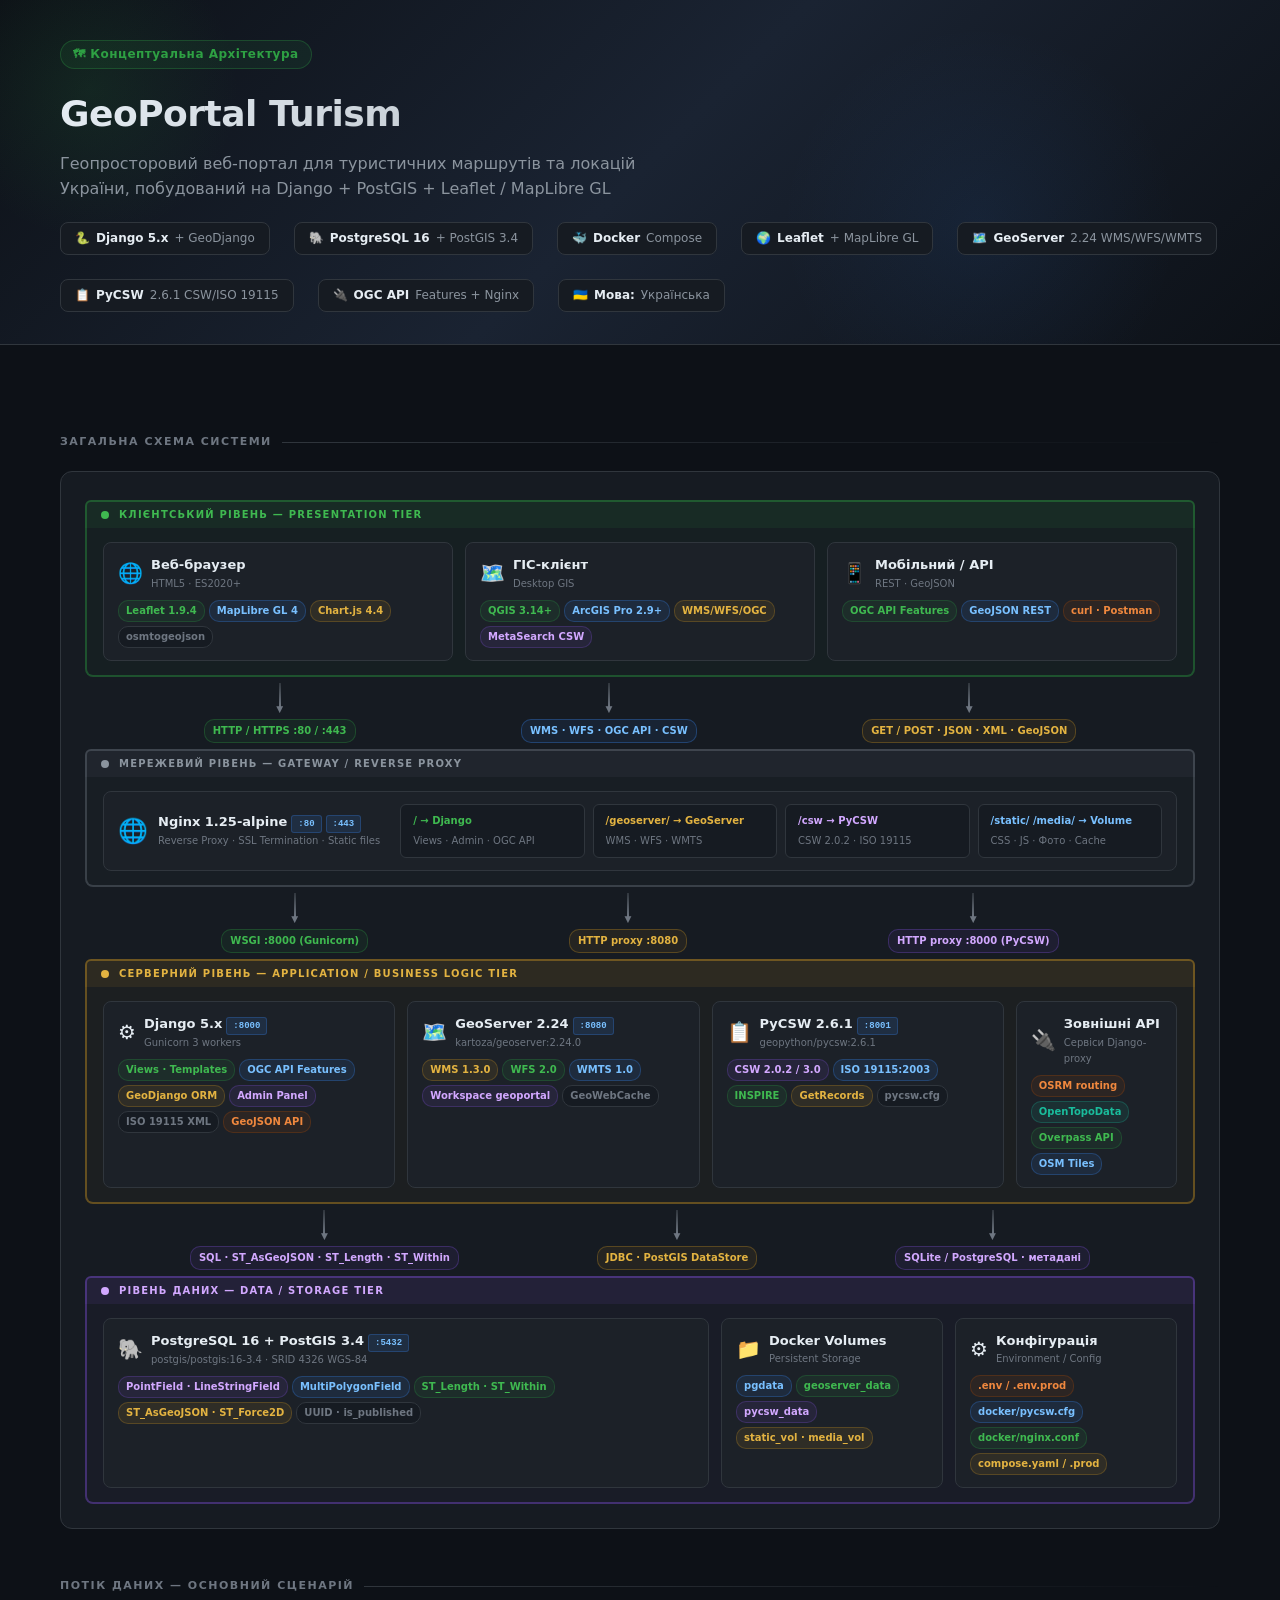
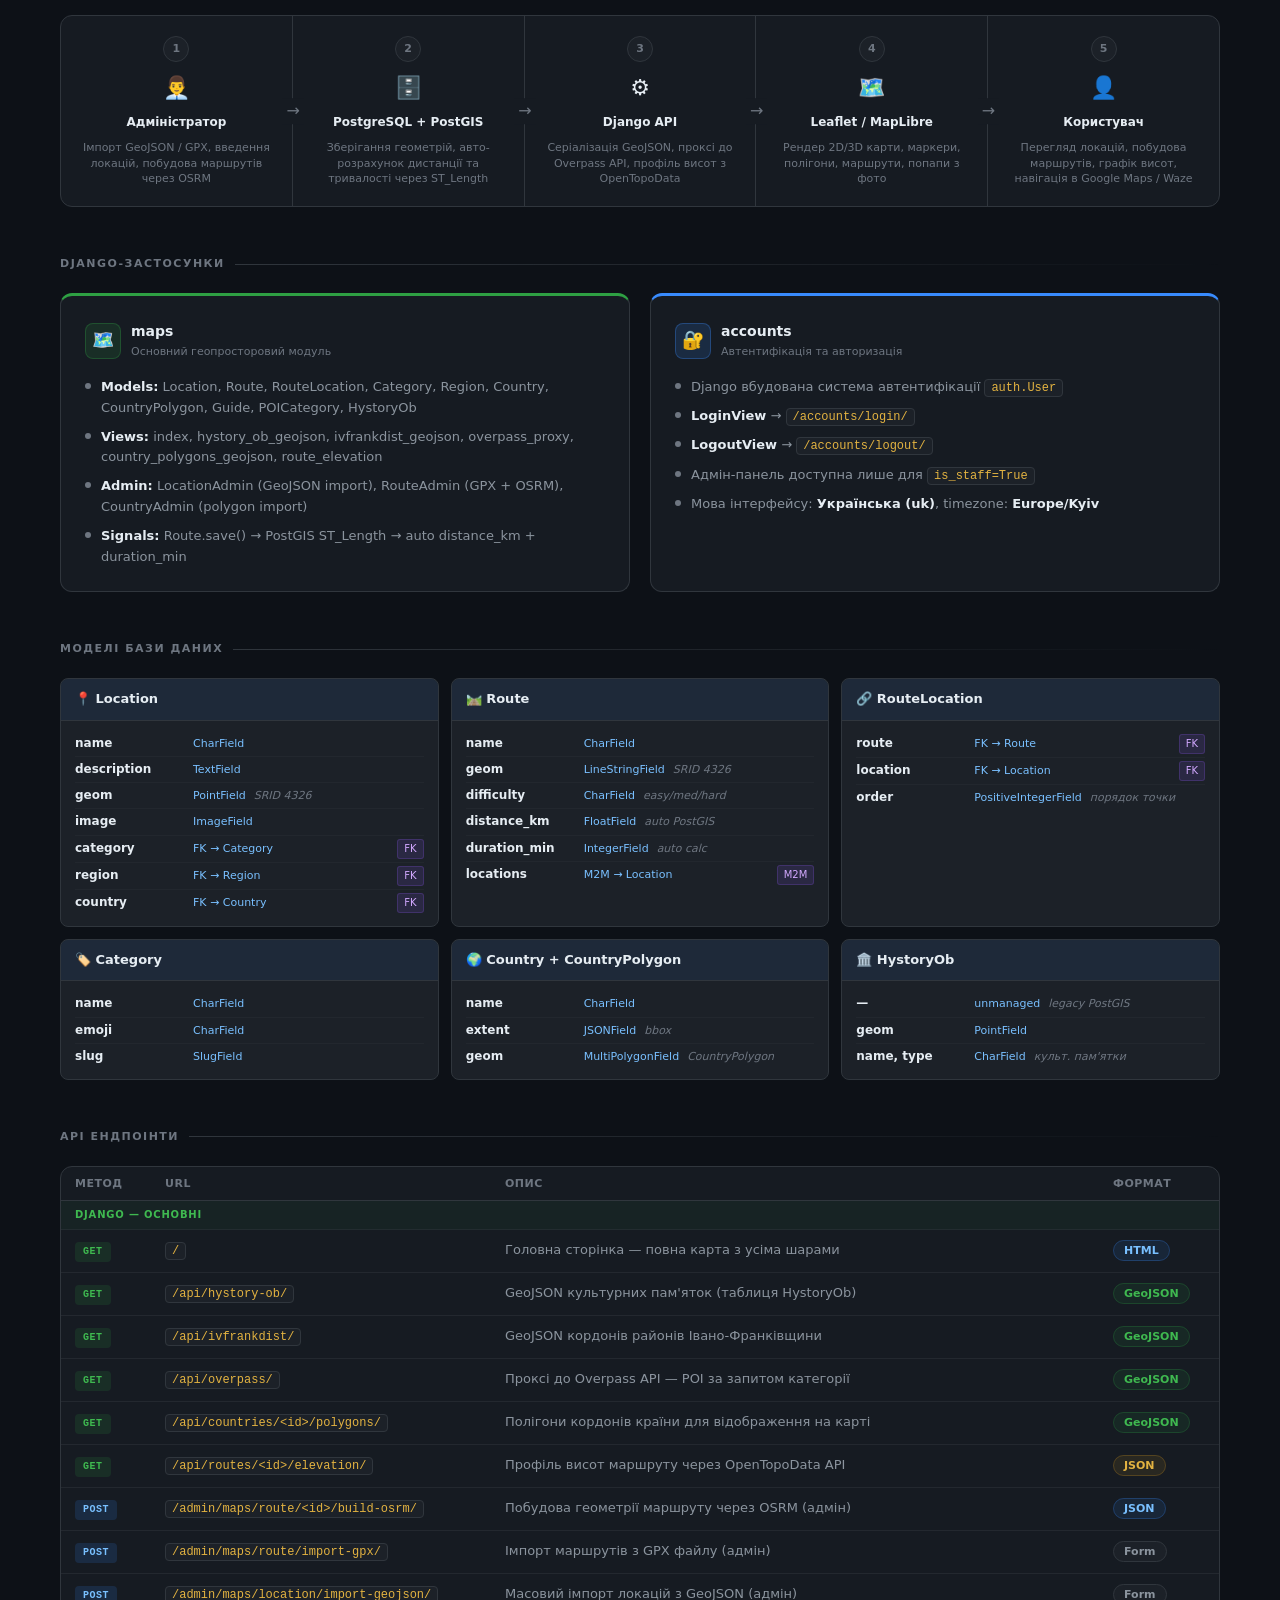
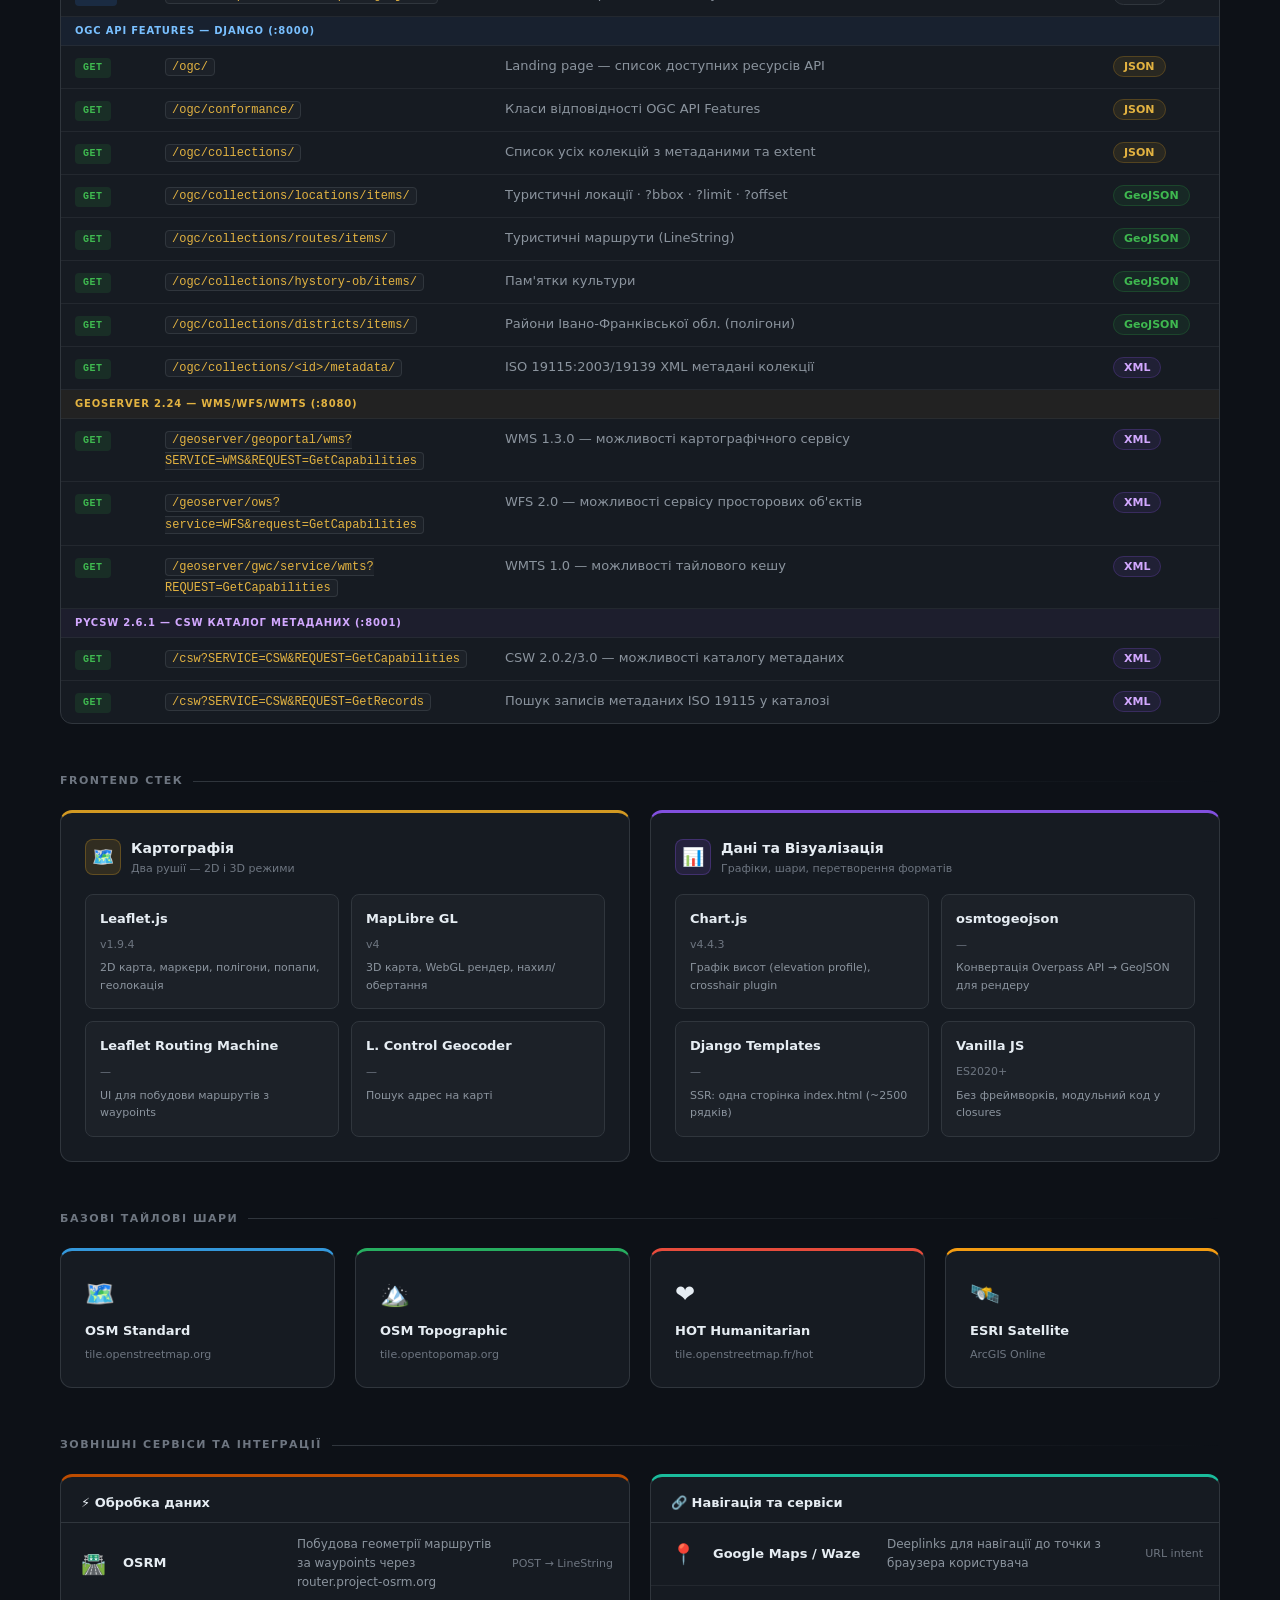
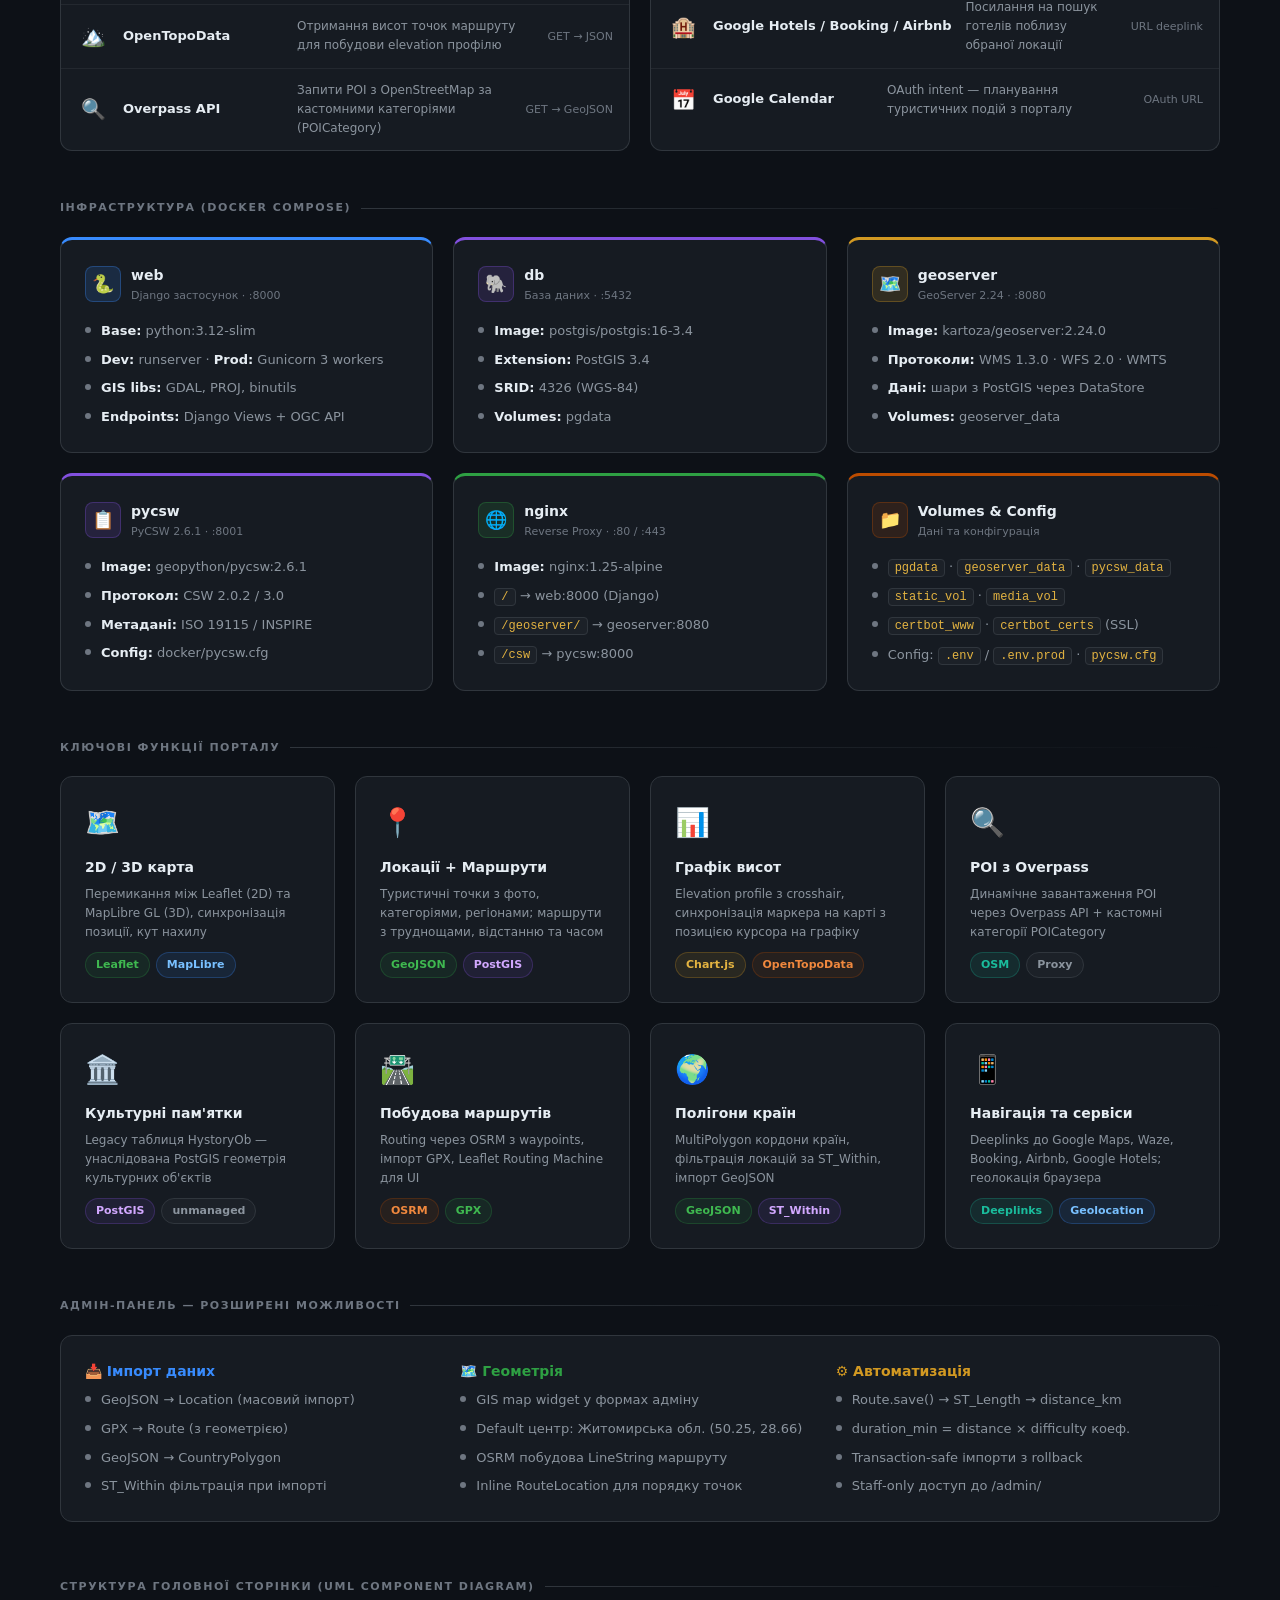
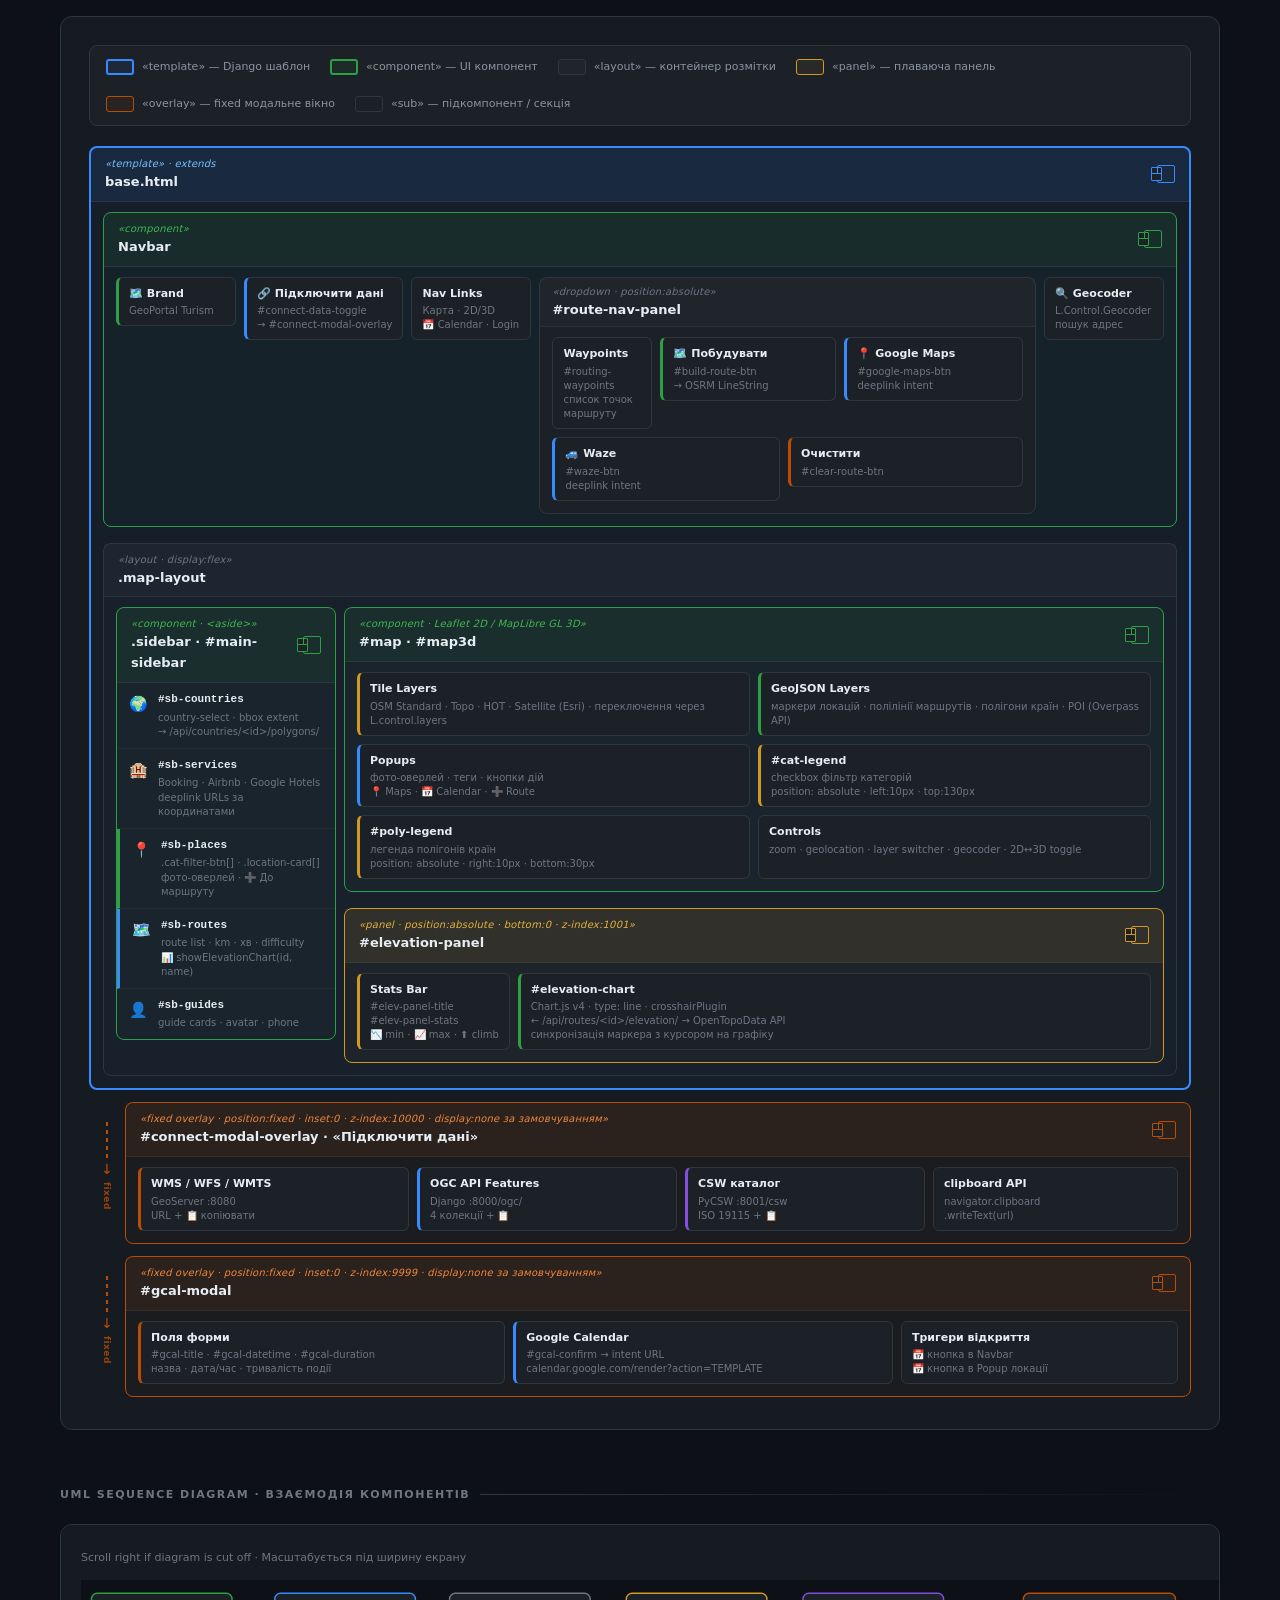
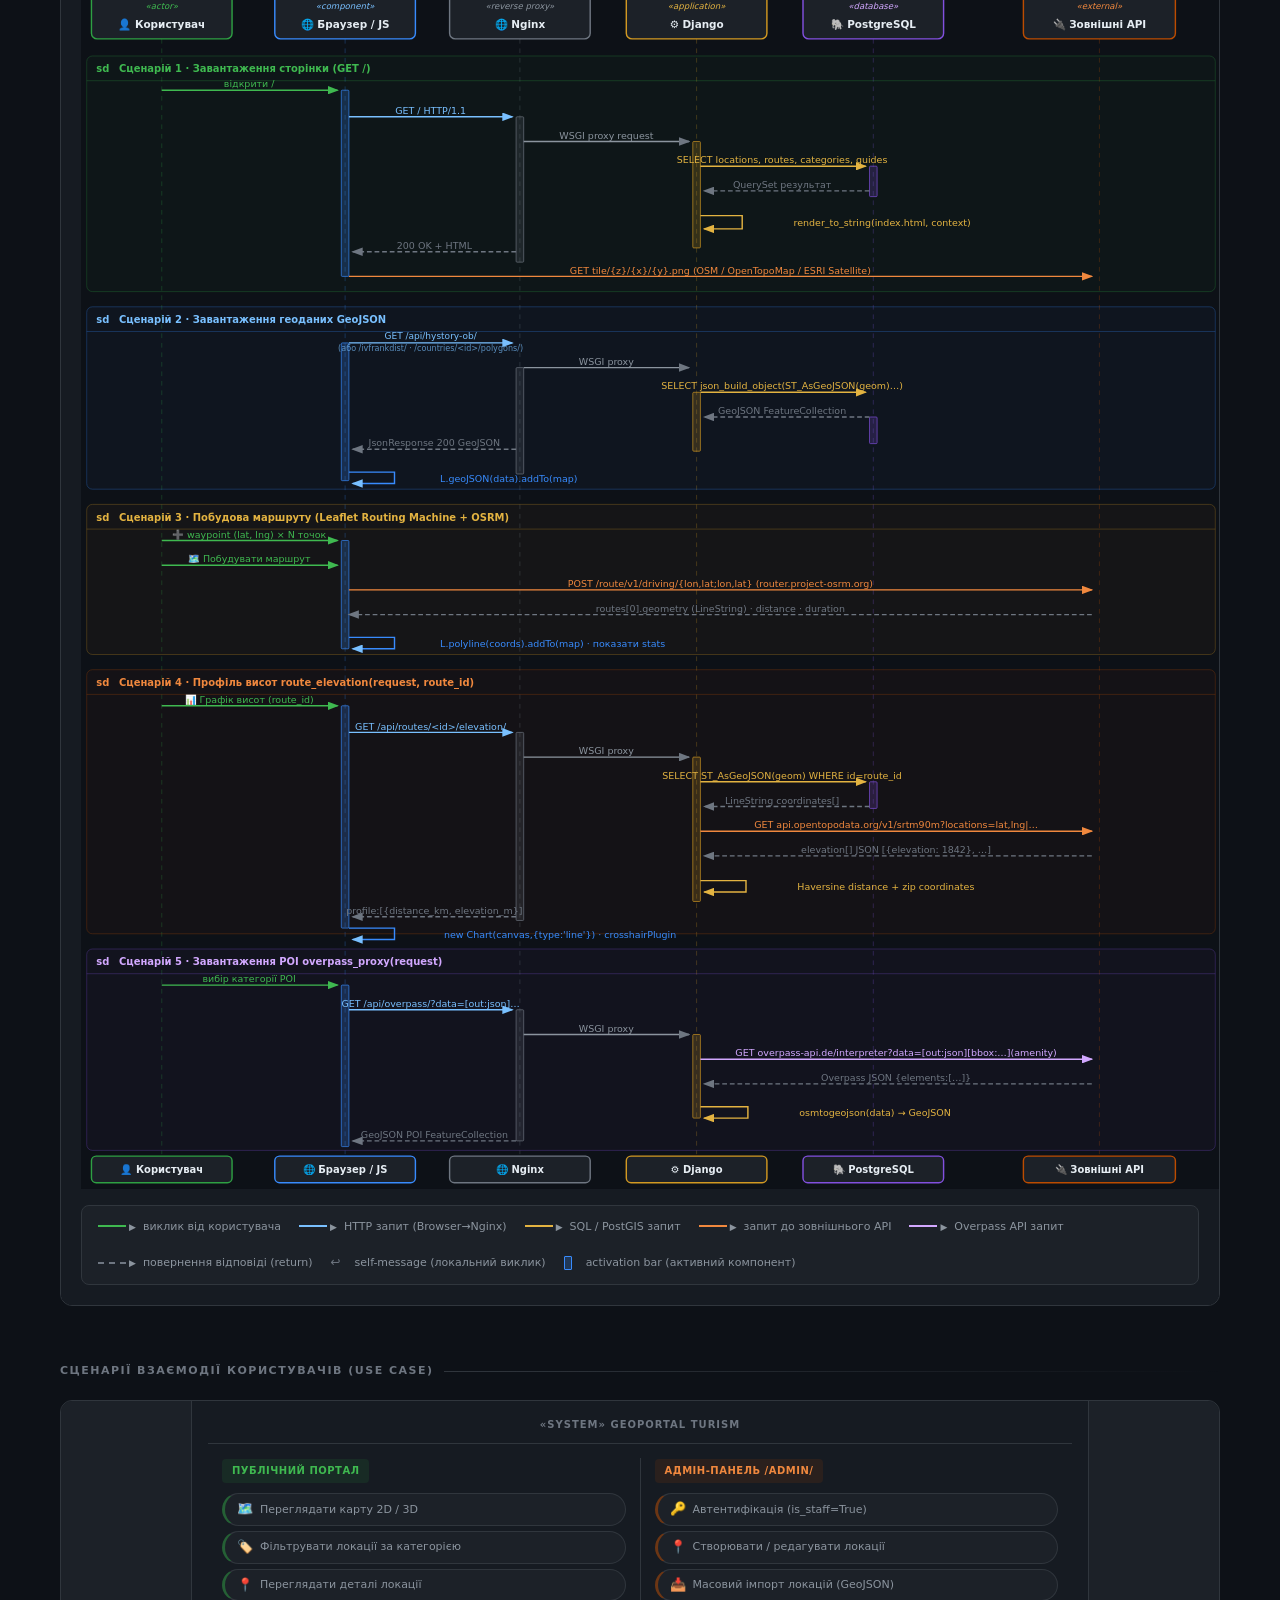
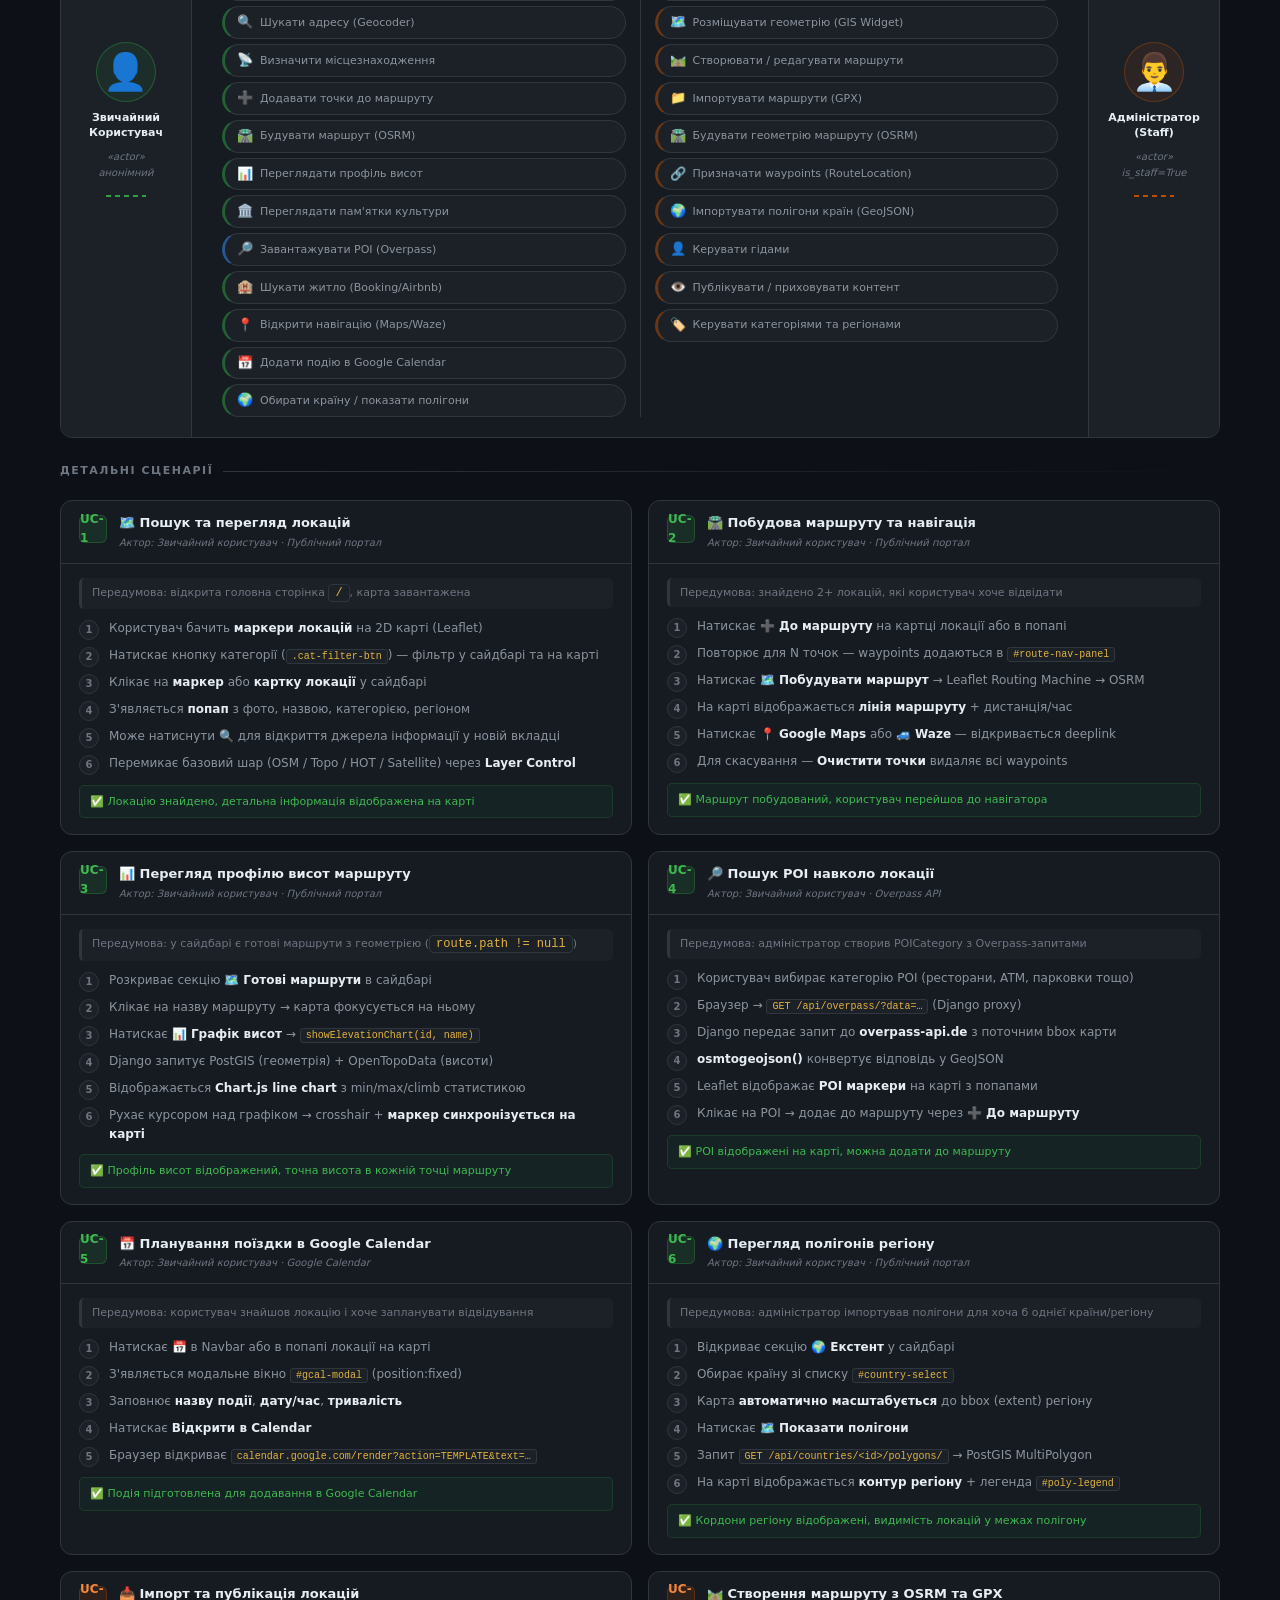
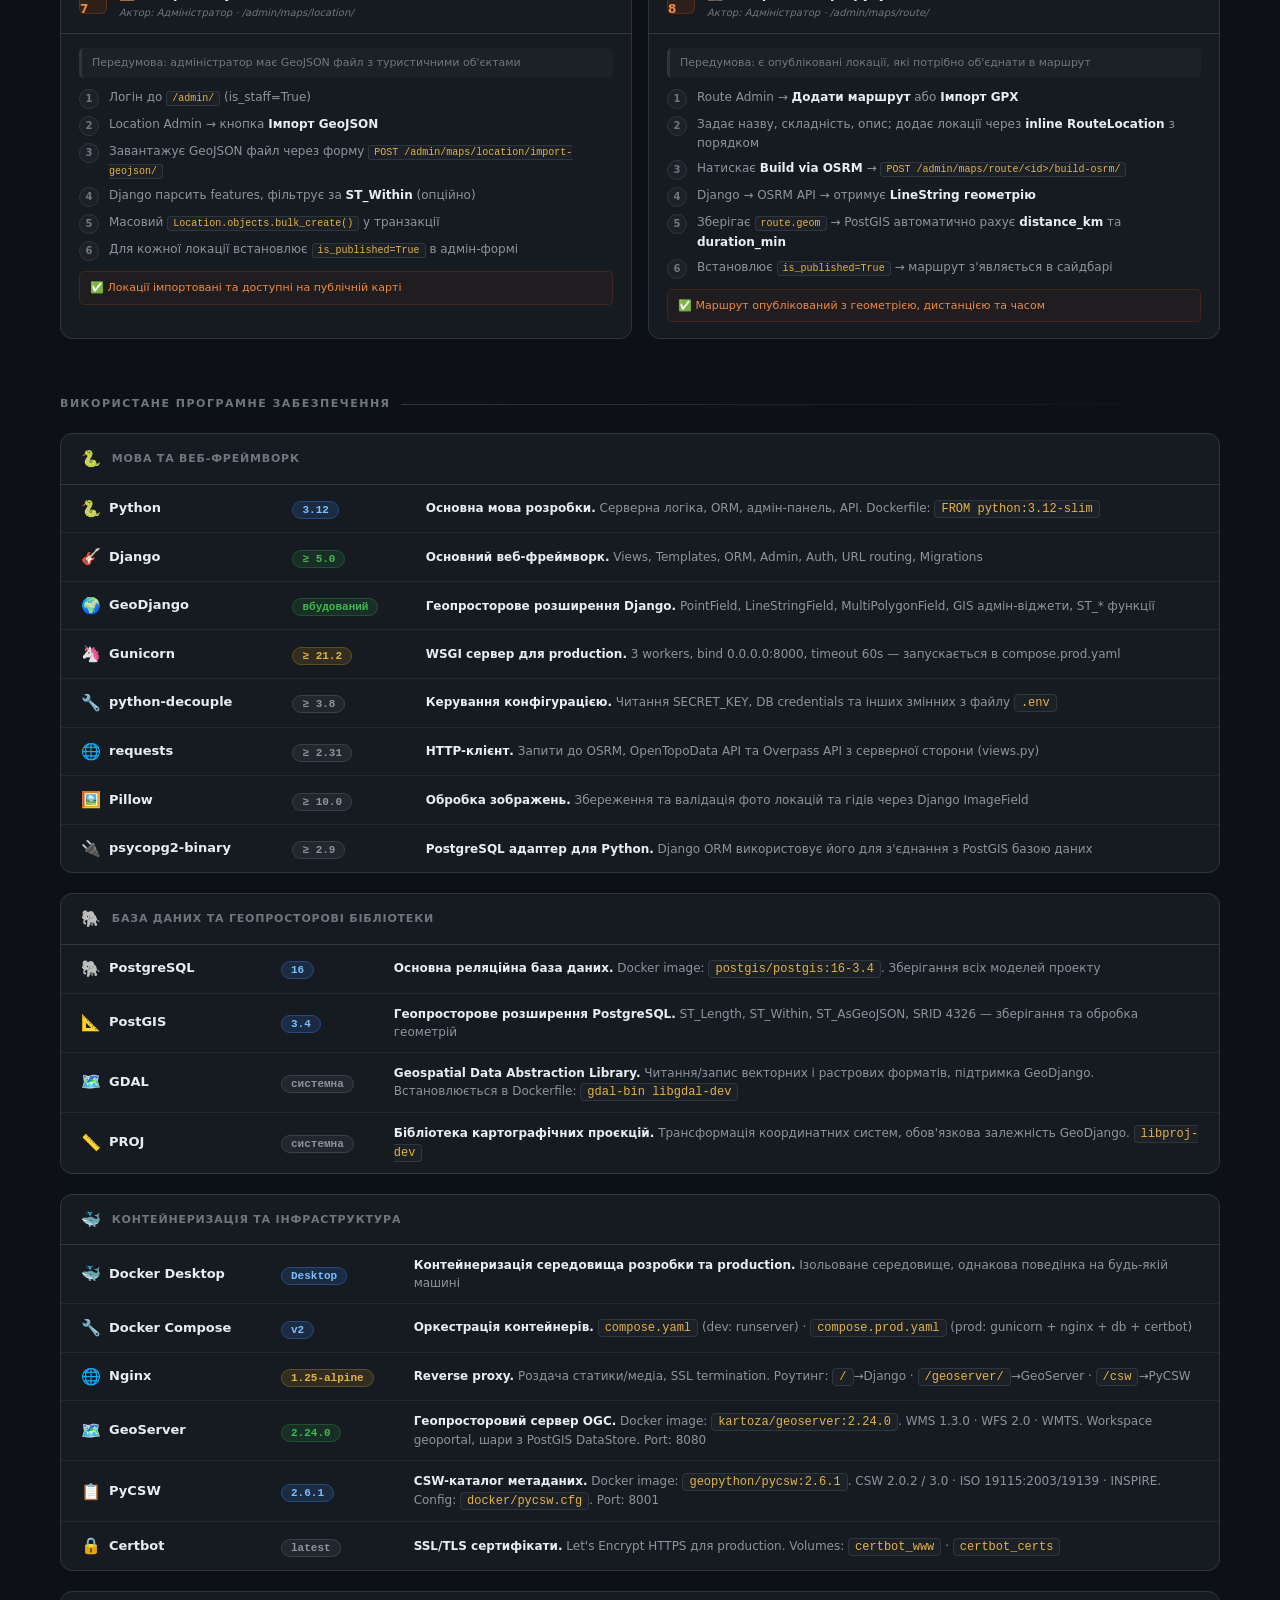
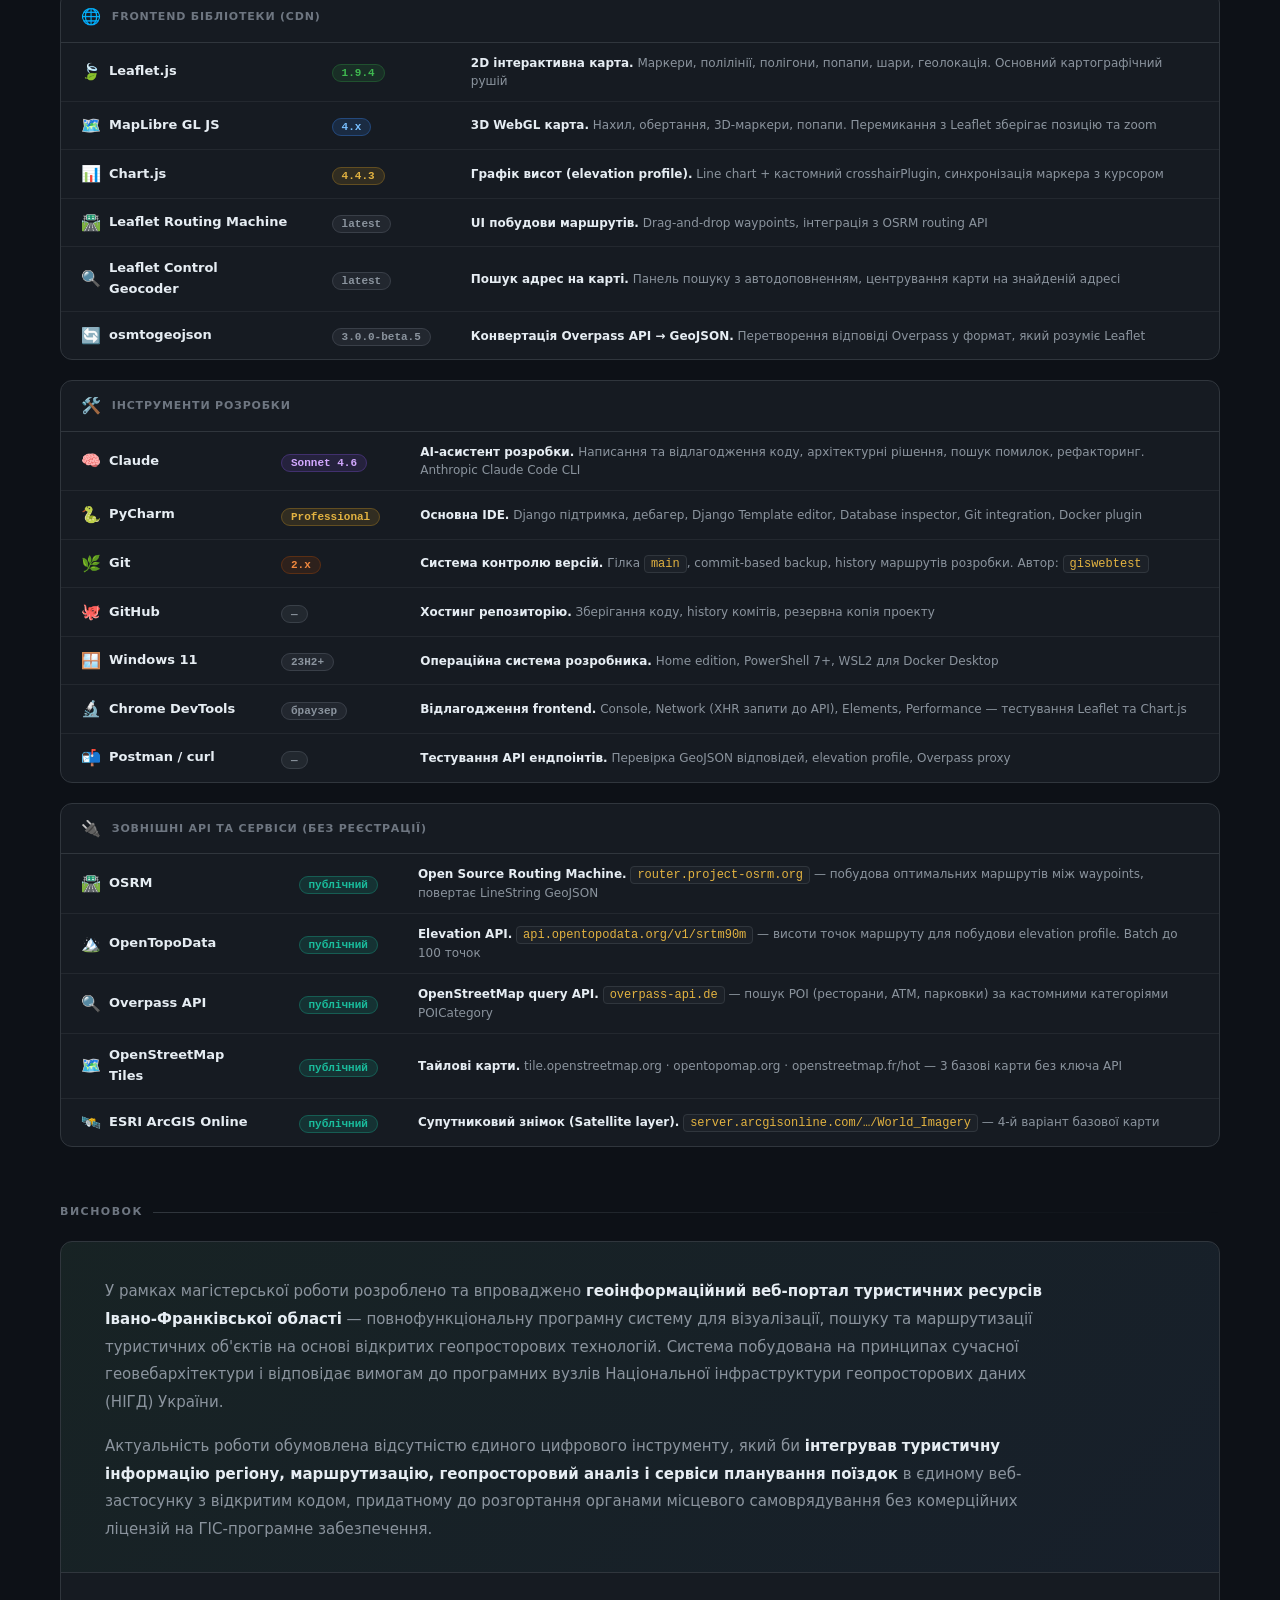
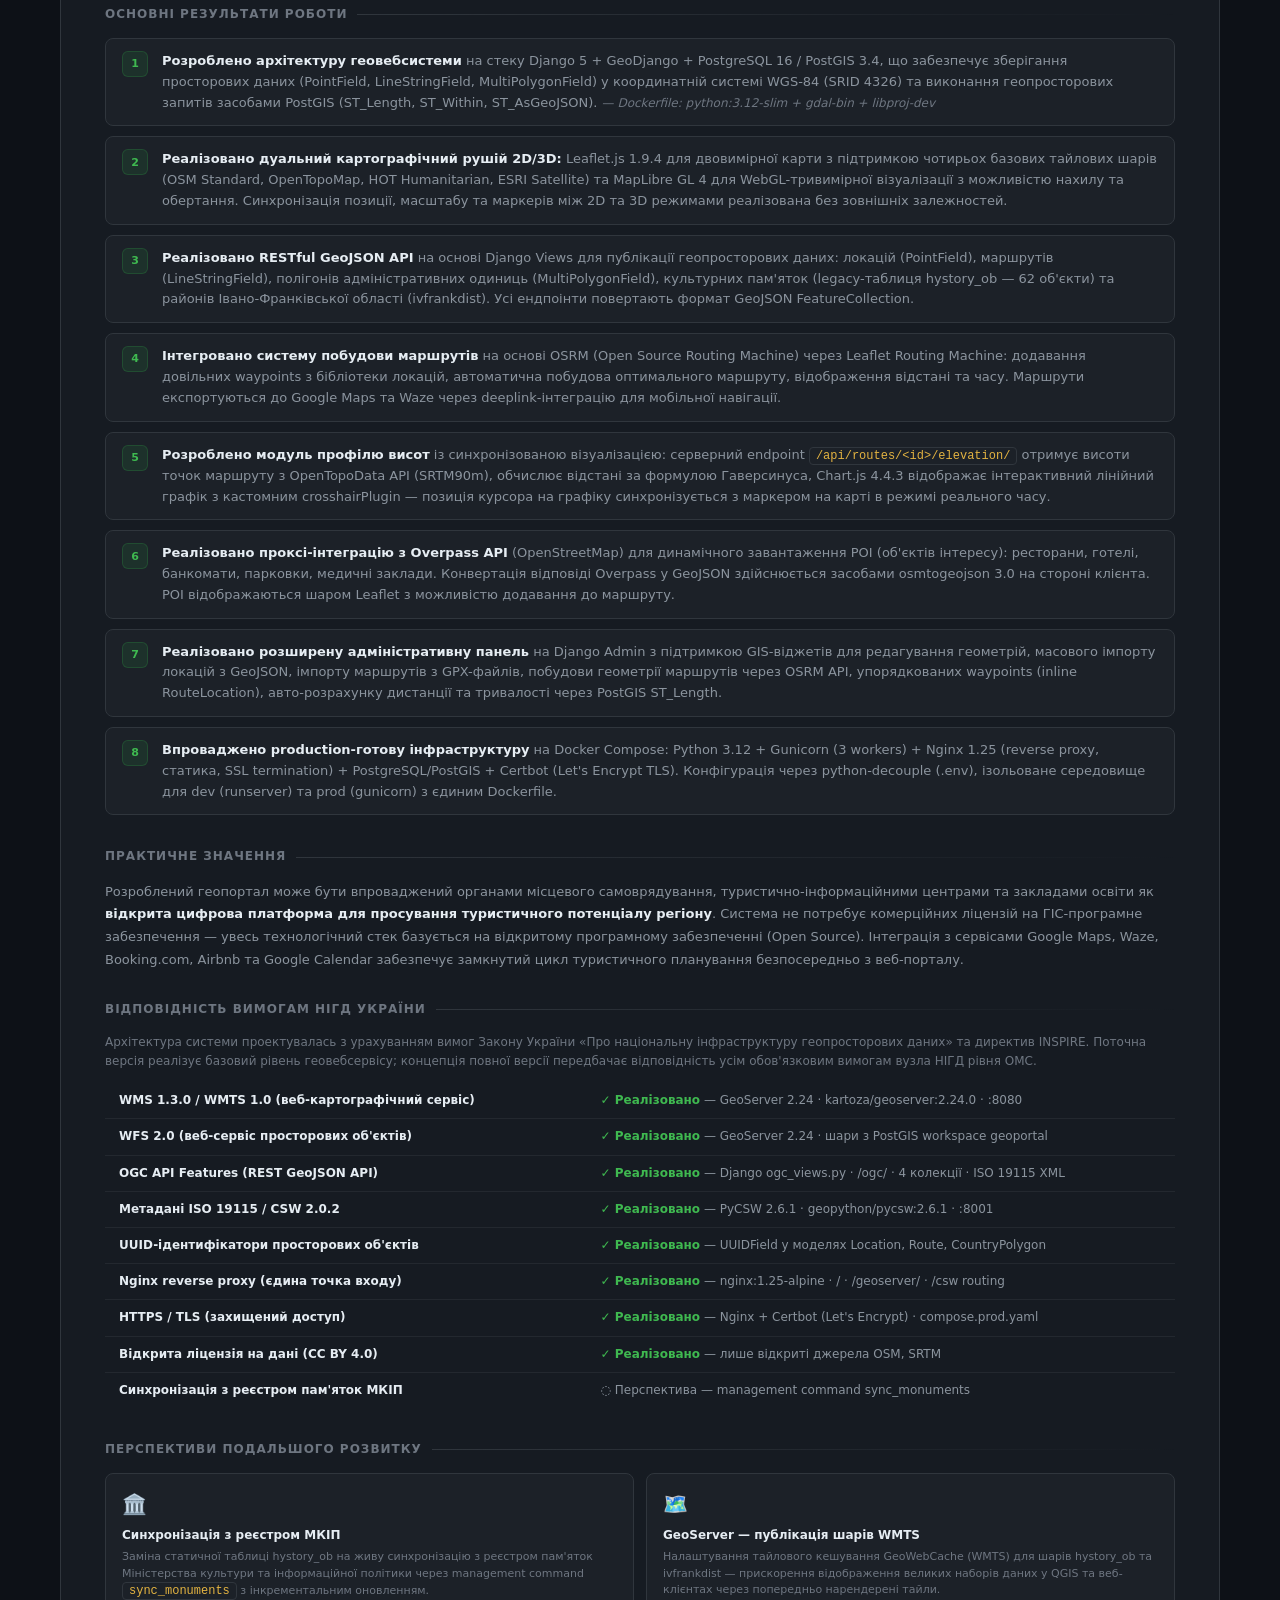
==== commit 85d867d5: "architecture.html: клієнт-серверна схема системи (4-tier) Замінено лінійну схему на повноцінну 4-рів" ====
--- a/architecture.html
+++ b/architecture.html
@@ -467,42 +467,350 @@
 
   <!-- OVERVIEW FLOW -->
   <div class="section-title">Загальна схема системи</div>
-  <div class="overview" style="grid-template-columns:1fr auto 1fr auto 1fr auto 1fr auto 1fr auto 1fr;">
-    <div class="ov-layer">
-      <div class="ov-icon">🌐</div>
-      <div class="ov-label">Браузер / ГІС-клієнт</div>
-      <div class="ov-sub">HTML / JS / CSS<br>Leaflet · MapLibre GL<br>QGIS · ArcGIS Pro</div>
-    </div>
-    <div class="ov-arrow"><div class="ov-arrow-line"></div><div class="ov-arrow-label">HTTP/80</div></div>
-    <div class="ov-layer">
-      <div class="ov-icon">🌐</div>
-      <div class="ov-label">Nginx</div>
-      <div class="ov-sub">Reverse Proxy<br>/ → Django<br>/geoserver/ · /csw</div>
-    </div>
-    <div class="ov-arrow"><div class="ov-arrow-line"></div><div class="ov-arrow-label">WSGI / proxy</div></div>
-    <div class="ov-layer">
-      <div class="ov-icon">⚙️</div>
-      <div class="ov-label">Django</div>
-      <div class="ov-sub">Views · OGC API<br>Admin · Gunicorn<br>GeoDjango ORM</div>
-    </div>
-    <div class="ov-arrow"><div class="ov-arrow-line"></div><div class="ov-arrow-label">SQL / PostGIS</div></div>
-    <div class="ov-layer">
-      <div class="ov-icon">🐘</div>
-      <div class="ov-label">PostgreSQL</div>
-      <div class="ov-sub">PostGIS 3.4<br>WGS-84 SRID 4326<br>Геометрії · Метадані</div>
-    </div>
-    <div class="ov-arrow"><div class="ov-arrow-line"></div><div class="ov-arrow-label">WMS/WFS</div></div>
-    <div class="ov-layer">
-      <div class="ov-icon">🗺️</div>
-      <div class="ov-label">GeoServer 2.24</div>
-      <div class="ov-sub">WMS 1.3.0<br>WFS 2.0 · WMTS<br>Шари з PostGIS</div>
-    </div>
-    <div class="ov-arrow"><div class="ov-arrow-line"></div><div class="ov-arrow-label">CSW 2.0</div></div>
-    <div class="ov-layer">
-      <div class="ov-icon">📋</div>
-      <div class="ov-label">PyCSW 2.6.1</div>
-      <div class="ov-sub">CSW 2.0.2 / 3.0<br>ISO 19115 XML<br>Каталог метаданих</div>
-    </div>
+
+  <style>
+    /* ══ CLIENT-SERVER ARCHITECTURE DIAGRAM ══ */
+    .cs-diagram {
+      background: var(--bg2);
+      border: 1px solid var(--border);
+      border-radius: var(--radius);
+      padding: 28px 24px 24px;
+      display: flex;
+      flex-direction: column;
+      gap: 0;
+    }
+
+    /* Tier row */
+    .cs-tier {
+      display: flex;
+      flex-direction: column;
+      gap: 0;
+    }
+
+    /* Tier label strip */
+    .cs-tier-header {
+      display: flex;
+      align-items: center;
+      gap: 10px;
+      padding: 5px 14px;
+      border-radius: 6px 6px 0 0;
+      font-size: 10px;
+      font-weight: 700;
+      letter-spacing: 1.2px;
+      text-transform: uppercase;
+    }
+    .cs-tier-header .cs-tier-dot {
+      width: 8px; height: 8px;
+      border-radius: 50%;
+      flex-shrink: 0;
+    }
+
+    /* Tier body */
+    .cs-tier-body {
+      border: 2px solid;
+      border-top: none;
+      border-radius: 0 0 8px 8px;
+      padding: 14px 16px;
+      display: flex;
+      gap: 12px;
+      align-items: stretch;
+      flex-wrap: wrap;
+    }
+
+    /* Tier colour themes */
+    .cs-t-client  .cs-tier-header { background: rgba(46,160,67,0.12);  color: #3fb950; border: 2px solid rgba(46,160,67,0.4); border-bottom: none; }
+    .cs-t-client  .cs-tier-body   { border-color: rgba(46,160,67,0.4); background: rgba(46,160,67,0.03); }
+    .cs-t-client  .cs-tier-dot    { background: #3fb950; }
+
+    .cs-t-gateway .cs-tier-header { background: rgba(110,118,129,0.12); color: #8b949e; border: 2px solid rgba(110,118,129,0.4); border-bottom: none; }
+    .cs-t-gateway .cs-tier-body   { border-color: rgba(110,118,129,0.4); background: rgba(110,118,129,0.03); }
+    .cs-t-gateway .cs-tier-dot    { background: #8b949e; }
+
+    .cs-t-app     .cs-tier-header { background: rgba(210,153,34,0.12); color: #e3b341; border: 2px solid rgba(210,153,34,0.4); border-bottom: none; }
+    .cs-t-app     .cs-tier-body   { border-color: rgba(210,153,34,0.4); background: rgba(210,153,34,0.03); }
+    .cs-t-app     .cs-tier-dot    { background: #e3b341; }
+
+    .cs-t-data    .cs-tier-header { background: rgba(130,80,223,0.12); color: #d2a8ff; border: 2px solid rgba(130,80,223,0.4); border-bottom: none; }
+    .cs-t-data    .cs-tier-body   { border-color: rgba(130,80,223,0.4); background: rgba(130,80,223,0.03); }
+    .cs-t-data    .cs-tier-dot    { background: #d2a8ff; }
+
+    .cs-t-ext     .cs-tier-header { background: rgba(188,76,0,0.12);  color: #f0883e; border: 2px solid rgba(188,76,0,0.4); border-bottom: none; }
+    .cs-t-ext     .cs-tier-body   { border-color: rgba(188,76,0,0.4); background: rgba(188,76,0,0.03); }
+    .cs-t-ext     .cs-tier-dot    { background: #f0883e; }
+
+    /* Node box */
+    .cs-node {
+      background: var(--bg3);
+      border: 1px solid var(--border);
+      border-radius: 8px;
+      padding: 12px 14px;
+      display: flex;
+      flex-direction: column;
+      gap: 4px;
+      flex: 1;
+      min-width: 160px;
+      transition: border-color 0.2s, transform 0.15s;
+    }
+    .cs-node:hover { border-color: rgba(139,148,158,0.5); transform: translateY(-1px); }
+    .cs-node-head  { display: flex; align-items: center; gap: 8px; }
+    .cs-node-icon  { font-size: 20px; flex-shrink: 0; }
+    .cs-node-name  { font-weight: 700; font-size: 13px; color: var(--text); }
+    .cs-node-ver   { font-size: 10px; color: var(--text3); }
+    .cs-node-tags  { display: flex; flex-wrap: wrap; gap: 4px; margin-top: 4px; }
+    .cs-tag {
+      font-size: 10px; font-weight: 600;
+      padding: 2px 7px; border-radius: 10px;
+      background: var(--bg2); border: 1px solid var(--border); color: var(--text3);
+    }
+    .cs-tag.g  { background: rgba(46,160,67,0.1);  border-color: rgba(46,160,67,0.25);  color: #3fb950; }
+    .cs-tag.b  { background: rgba(56,139,253,0.1); border-color: rgba(56,139,253,0.25); color: #79c0ff; }
+    .cs-tag.y  { background: rgba(210,153,34,0.1); border-color: rgba(210,153,34,0.25); color: #e3b341; }
+    .cs-tag.p  { background: rgba(130,80,223,0.1); border-color: rgba(130,80,223,0.25); color: #d2a8ff; }
+    .cs-tag.o  { background: rgba(188,76,0,0.1);   border-color: rgba(188,76,0,0.25);   color: #f0883e; }
+    .cs-tag.t  { background: rgba(26,188,156,0.1); border-color: rgba(26,188,156,0.25); color: #1abc9c; }
+
+    /* Nginx node — wide */
+    .cs-node-wide { flex: 1 1 100%; min-width: unset; }
+
+    /* Arrow between tiers */
+    .cs-arrow {
+      display: flex;
+      align-items: center;
+      gap: 0;
+      padding: 2px 0;
+      margin: 0 auto;
+      width: 100%;
+      position: relative;
+    }
+    .cs-arrow-row {
+      display: flex;
+      justify-content: space-around;
+      align-items: center;
+      padding: 6px 40px;
+      gap: 8px;
+    }
+    .cs-arrow-item {
+      display: flex;
+      flex-direction: column;
+      align-items: center;
+      gap: 0;
+    }
+    .cs-arrow-line {
+      width: 2px;
+      height: 24px;
+      background: linear-gradient(to bottom, var(--border), var(--text3));
+      position: relative;
+    }
+    .cs-arrow-line::after {
+      content: '▼';
+      position: absolute;
+      bottom: -10px;
+      left: 50%;
+      transform: translateX(-50%);
+      font-size: 9px;
+      color: var(--text3);
+    }
+    .cs-arrow-label {
+      font-size: 10px;
+      font-weight: 600;
+      color: var(--text3);
+      padding: 3px 8px;
+      background: var(--bg3);
+      border: 1px solid var(--border);
+      border-radius: 10px;
+      white-space: nowrap;
+      margin-top: 12px;
+    }
+    .cs-arrow-label.g { color: #3fb950; border-color: rgba(46,160,67,0.3); background: rgba(46,160,67,0.08); }
+    .cs-arrow-label.b { color: #79c0ff; border-color: rgba(56,139,253,0.3); background: rgba(56,139,253,0.08); }
+    .cs-arrow-label.y { color: #e3b341; border-color: rgba(210,153,34,0.3); background: rgba(210,153,34,0.08); }
+    .cs-arrow-label.p { color: #d2a8ff; border-color: rgba(130,80,223,0.3); background: rgba(130,80,223,0.08); }
+    .cs-arrow-label.o { color: #f0883e; border-color: rgba(188,76,0,0.3);   background: rgba(188,76,0,0.08); }
+
+    /* Port badge */
+    .cs-port {
+      display: inline-block;
+      font-size: 9px; font-family: 'Cascadia Code','Fira Code',monospace;
+      padding: 1px 6px; border-radius: 3px;
+      background: rgba(56,139,253,0.12);
+      border: 1px solid rgba(56,139,253,0.25);
+      color: #79c0ff; font-weight: 700;
+      margin-left: 4px;
+    }
+  </style>
+
+  <div class="cs-diagram">
+
+    <!-- ══ TIER 1: CLIENT ══ -->
+    <div class="cs-tier cs-t-client">
+      <div class="cs-tier-header"><div class="cs-tier-dot"></div>КЛІЄНТСЬКИЙ РІВЕНЬ — Presentation Tier</div>
+      <div class="cs-tier-body">
+        <div class="cs-node">
+          <div class="cs-node-head"><div class="cs-node-icon">🌐</div><div><div class="cs-node-name">Веб-браузер</div><div class="cs-node-ver">HTML5 · ES2020+</div></div></div>
+          <div class="cs-node-tags">
+            <span class="cs-tag g">Leaflet 1.9.4</span>
+            <span class="cs-tag b">MapLibre GL 4</span>
+            <span class="cs-tag y">Chart.js 4.4</span>
+            <span class="cs-tag">osmtogeojson</span>
+          </div>
+        </div>
+        <div class="cs-node">
+          <div class="cs-node-head"><div class="cs-node-icon">🗺️</div><div><div class="cs-node-name">ГІС-клієнт</div><div class="cs-node-ver">Desktop GIS</div></div></div>
+          <div class="cs-node-tags">
+            <span class="cs-tag g">QGIS 3.14+</span>
+            <span class="cs-tag b">ArcGIS Pro 2.9+</span>
+            <span class="cs-tag y">WMS/WFS/OGC</span>
+            <span class="cs-tag p">MetaSearch CSW</span>
+          </div>
+        </div>
+        <div class="cs-node">
+          <div class="cs-node-head"><div class="cs-node-icon">📱</div><div><div class="cs-node-name">Мобільний / API</div><div class="cs-node-ver">REST · GeoJSON</div></div></div>
+          <div class="cs-node-tags">
+            <span class="cs-tag g">OGC API Features</span>
+            <span class="cs-tag b">GeoJSON REST</span>
+            <span class="cs-tag o">curl · Postman</span>
+          </div>
+        </div>
+      </div>
+    </div>
+
+    <!-- ARROW 1 -->
+    <div class="cs-arrow-row">
+      <div class="cs-arrow-item"><div class="cs-arrow-line"></div><span class="cs-arrow-label g">HTTP / HTTPS :80 / :443</span></div>
+      <div class="cs-arrow-item"><div class="cs-arrow-line"></div><span class="cs-arrow-label b">WMS · WFS · OGC API · CSW</span></div>
+      <div class="cs-arrow-item"><div class="cs-arrow-line"></div><span class="cs-arrow-label y">GET / POST · JSON · XML · GeoJSON</span></div>
+    </div>
+
+    <!-- ══ TIER 2: GATEWAY (NGINX) ══ -->
+    <div class="cs-tier cs-t-gateway">
+      <div class="cs-tier-header"><div class="cs-tier-dot"></div>МЕРЕЖЕВИЙ РІВЕНЬ — Gateway / Reverse Proxy</div>
+      <div class="cs-tier-body">
+        <div class="cs-node cs-node-wide" style="flex-direction:row;align-items:center;gap:20px;flex-wrap:wrap;">
+          <div style="display:flex;align-items:center;gap:10px;flex-shrink:0;">
+            <div style="font-size:24px;">🌐</div>
+            <div>
+              <div class="cs-node-name">Nginx 1.25-alpine<span class="cs-port">:80</span><span class="cs-port">:443</span></div>
+              <div class="cs-node-ver">Reverse Proxy · SSL Termination · Static files</div>
+            </div>
+          </div>
+          <div style="display:flex;gap:8px;flex-wrap:wrap;flex:1;">
+            <div style="background:var(--bg2);border:1px solid var(--border);border-radius:6px;padding:8px 12px;font-size:11px;flex:1;min-width:140px;">
+              <div style="color:#3fb950;font-weight:700;margin-bottom:4px;font-size:10px;">/ → Django</div>
+              <div style="color:var(--text3);font-size:10px;">Views · Admin · OGC API</div>
+            </div>
+            <div style="background:var(--bg2);border:1px solid var(--border);border-radius:6px;padding:8px 12px;font-size:11px;flex:1;min-width:140px;">
+              <div style="color:#e3b341;font-weight:700;margin-bottom:4px;font-size:10px;">/geoserver/ → GeoServer</div>
+              <div style="color:var(--text3);font-size:10px;">WMS · WFS · WMTS</div>
+            </div>
+            <div style="background:var(--bg2);border:1px solid var(--border);border-radius:6px;padding:8px 12px;font-size:11px;flex:1;min-width:140px;">
+              <div style="color:#d2a8ff;font-weight:700;margin-bottom:4px;font-size:10px;">/csw → PyCSW</div>
+              <div style="color:var(--text3);font-size:10px;">CSW 2.0.2 · ISO 19115</div>
+            </div>
+            <div style="background:var(--bg2);border:1px solid var(--border);border-radius:6px;padding:8px 12px;font-size:11px;flex:1;min-width:140px;">
+              <div style="color:#79c0ff;font-weight:700;margin-bottom:4px;font-size:10px;">/static/ /media/ → Volume</div>
+              <div style="color:var(--text3);font-size:10px;">CSS · JS · Фото · Cache</div>
+            </div>
+          </div>
+        </div>
+      </div>
+    </div>
+
+    <!-- ARROW 2 -->
+    <div class="cs-arrow-row">
+      <div class="cs-arrow-item"><div class="cs-arrow-line"></div><span class="cs-arrow-label g">WSGI :8000 (Gunicorn)</span></div>
+      <div class="cs-arrow-item"><div class="cs-arrow-line"></div><span class="cs-arrow-label y">HTTP proxy :8080</span></div>
+      <div class="cs-arrow-item"><div class="cs-arrow-line"></div><span class="cs-arrow-label p">HTTP proxy :8000 (PyCSW)</span></div>
+    </div>
+
+    <!-- ══ TIER 3: APPLICATION ══ -->
+    <div class="cs-tier cs-t-app">
+      <div class="cs-tier-header"><div class="cs-tier-dot"></div>СЕРВЕРНИЙ РІВЕНЬ — Application / Business Logic Tier</div>
+      <div class="cs-tier-body">
+        <div class="cs-node" style="flex:2;min-width:200px;">
+          <div class="cs-node-head"><div class="cs-node-icon">⚙️</div><div><div class="cs-node-name">Django 5.x<span class="cs-port">:8000</span></div><div class="cs-node-ver">Gunicorn 3 workers</div></div></div>
+          <div class="cs-node-tags">
+            <span class="cs-tag g">Views · Templates</span>
+            <span class="cs-tag b">OGC API Features</span>
+            <span class="cs-tag y">GeoDjango ORM</span>
+            <span class="cs-tag p">Admin Panel</span>
+            <span class="cs-tag">ISO 19115 XML</span>
+            <span class="cs-tag o">GeoJSON API</span>
+          </div>
+        </div>
+        <div class="cs-node" style="flex:2;min-width:200px;">
+          <div class="cs-node-head"><div class="cs-node-icon">🗺️</div><div><div class="cs-node-name">GeoServer 2.24<span class="cs-port">:8080</span></div><div class="cs-node-ver">kartoza/geoserver:2.24.0</div></div></div>
+          <div class="cs-node-tags">
+            <span class="cs-tag y">WMS 1.3.0</span>
+            <span class="cs-tag g">WFS 2.0</span>
+            <span class="cs-tag b">WMTS 1.0</span>
+            <span class="cs-tag p">Workspace geoportal</span>
+            <span class="cs-tag">GeoWebCache</span>
+          </div>
+        </div>
+        <div class="cs-node" style="flex:2;min-width:200px;">
+          <div class="cs-node-head"><div class="cs-node-icon">📋</div><div><div class="cs-node-name">PyCSW 2.6.1<span class="cs-port">:8001</span></div><div class="cs-node-ver">geopython/pycsw:2.6.1</div></div></div>
+          <div class="cs-node-tags">
+            <span class="cs-tag p">CSW 2.0.2 / 3.0</span>
+            <span class="cs-tag b">ISO 19115:2003</span>
+            <span class="cs-tag g">INSPIRE</span>
+            <span class="cs-tag y">GetRecords</span>
+            <span class="cs-tag">pycsw.cfg</span>
+          </div>
+        </div>
+        <div class="cs-node" style="flex:1;min-width:160px;">
+          <div class="cs-node-head"><div class="cs-node-icon">🔌</div><div><div class="cs-node-name">Зовнішні API</div><div class="cs-node-ver">Сервіси Django-proxy</div></div></div>
+          <div class="cs-node-tags">
+            <span class="cs-tag o">OSRM routing</span>
+            <span class="cs-tag t">OpenTopoData</span>
+            <span class="cs-tag g">Overpass API</span>
+            <span class="cs-tag b">OSM Tiles</span>
+          </div>
+        </div>
+      </div>
+    </div>
+
+    <!-- ARROW 3 -->
+    <div class="cs-arrow-row">
+      <div class="cs-arrow-item"><div class="cs-arrow-line"></div><span class="cs-arrow-label p">SQL · ST_AsGeoJSON · ST_Length · ST_Within</span></div>
+      <div class="cs-arrow-item"><div class="cs-arrow-line"></div><span class="cs-arrow-label y">JDBC · PostGIS DataStore</span></div>
+      <div class="cs-arrow-item"><div class="cs-arrow-line"></div><span class="cs-arrow-label p">SQLite / PostgreSQL · метадані</span></div>
+    </div>
+
+    <!-- ══ TIER 4: DATA ══ -->
+    <div class="cs-tier cs-t-data">
+      <div class="cs-tier-header"><div class="cs-tier-dot"></div>РІВЕНЬ ДАНИХ — Data / Storage Tier</div>
+      <div class="cs-tier-body">
+        <div class="cs-node" style="flex:3;min-width:240px;">
+          <div class="cs-node-head"><div class="cs-node-icon">🐘</div><div><div class="cs-node-name">PostgreSQL 16 + PostGIS 3.4<span class="cs-port">:5432</span></div><div class="cs-node-ver">postgis/postgis:16-3.4 · SRID 4326 WGS-84</div></div></div>
+          <div class="cs-node-tags">
+            <span class="cs-tag p">PointField · LineStringField</span>
+            <span class="cs-tag b">MultiPolygonField</span>
+            <span class="cs-tag g">ST_Length · ST_Within</span>
+            <span class="cs-tag y">ST_AsGeoJSON · ST_Force2D</span>
+            <span class="cs-tag">UUID · is_published</span>
+          </div>
+        </div>
+        <div class="cs-node" style="flex:1;min-width:160px;">
+          <div class="cs-node-head"><div class="cs-node-icon">📁</div><div><div class="cs-node-name">Docker Volumes</div><div class="cs-node-ver">Persistent Storage</div></div></div>
+          <div class="cs-node-tags">
+            <span class="cs-tag b">pgdata</span>
+            <span class="cs-tag g">geoserver_data</span>
+            <span class="cs-tag p">pycsw_data</span>
+            <span class="cs-tag y">static_vol · media_vol</span>
+          </div>
+        </div>
+        <div class="cs-node" style="flex:1;min-width:160px;">
+          <div class="cs-node-head"><div class="cs-node-icon">⚙️</div><div><div class="cs-node-name">Конфігурація</div><div class="cs-node-ver">Environment / Config</div></div></div>
+          <div class="cs-node-tags">
+            <span class="cs-tag o">.env / .env.prod</span>
+            <span class="cs-tag b">docker/pycsw.cfg</span>
+            <span class="cs-tag g">docker/nginx.conf</span>
+            <span class="cs-tag y">compose.yaml / .prod</span>
+          </div>
+        </div>
+      </div>
+    </div>
+
   </div>
 
   <!-- DATA FLOW -->
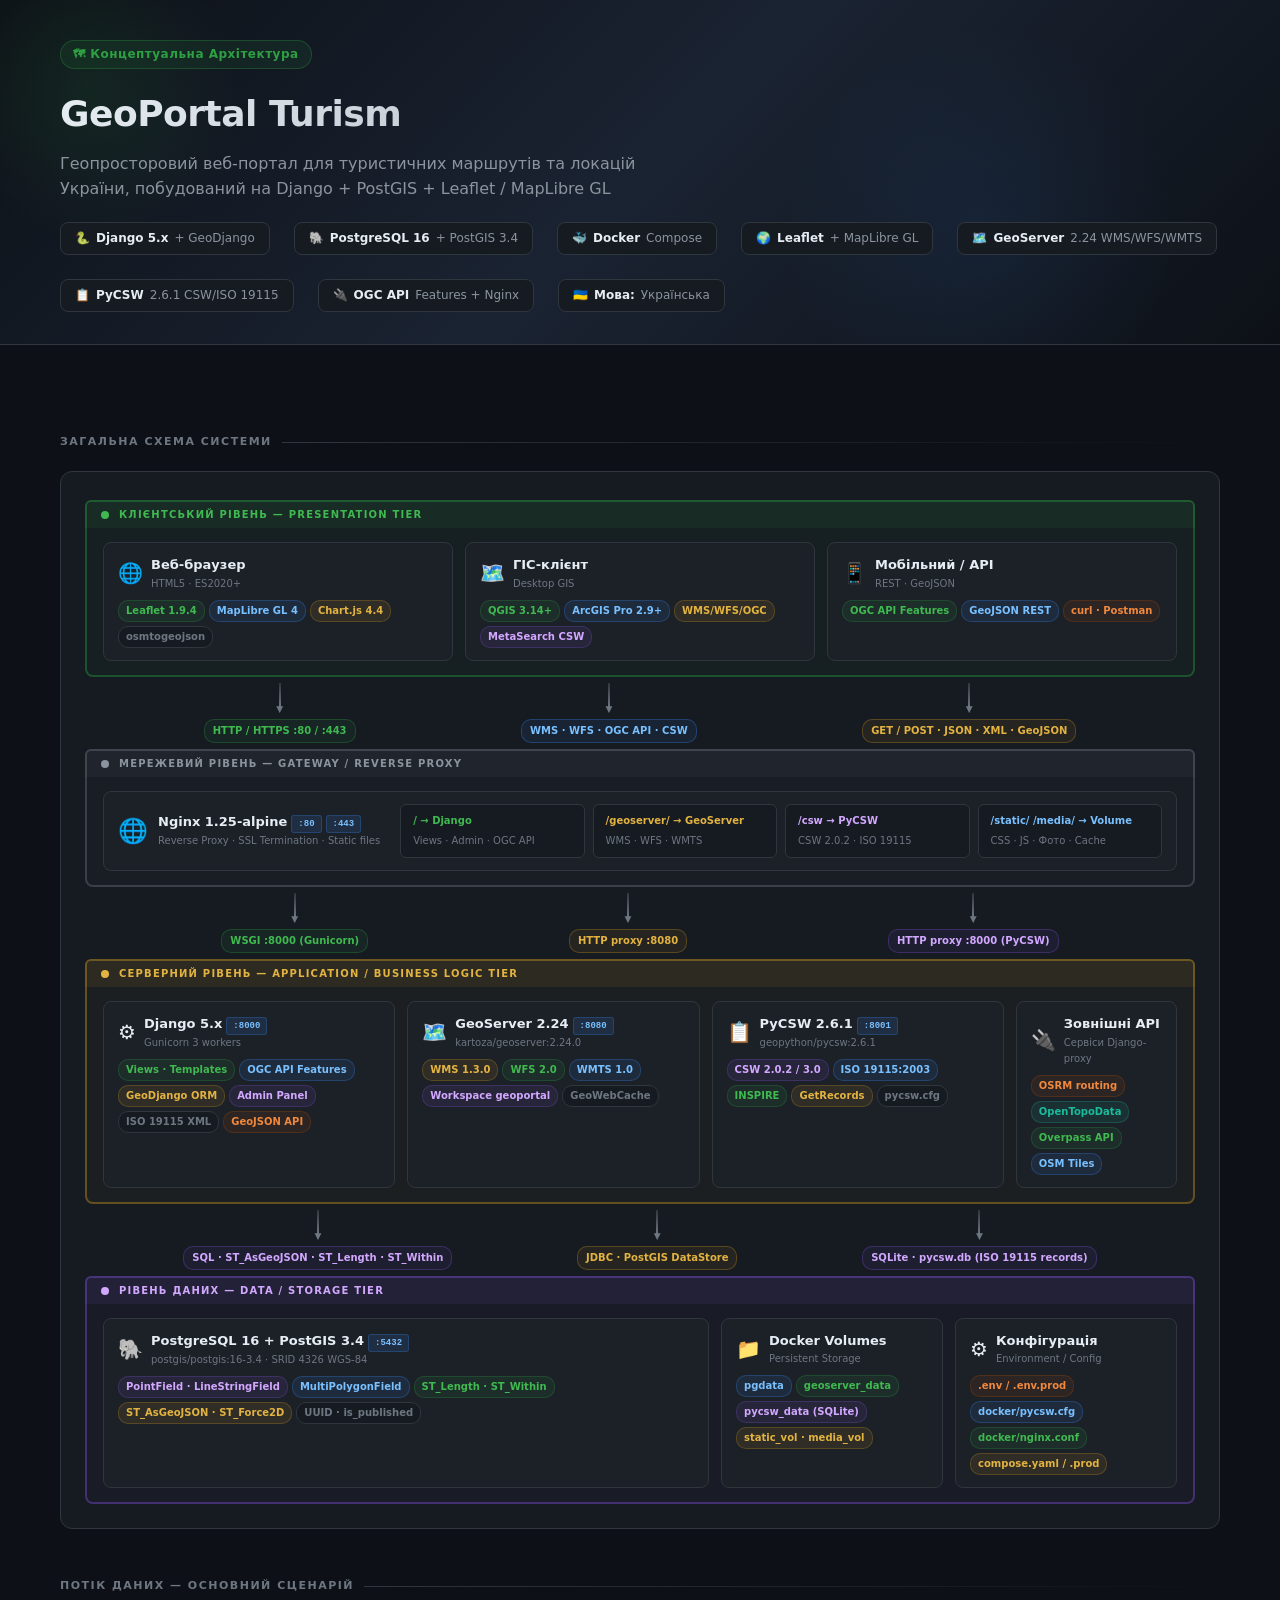
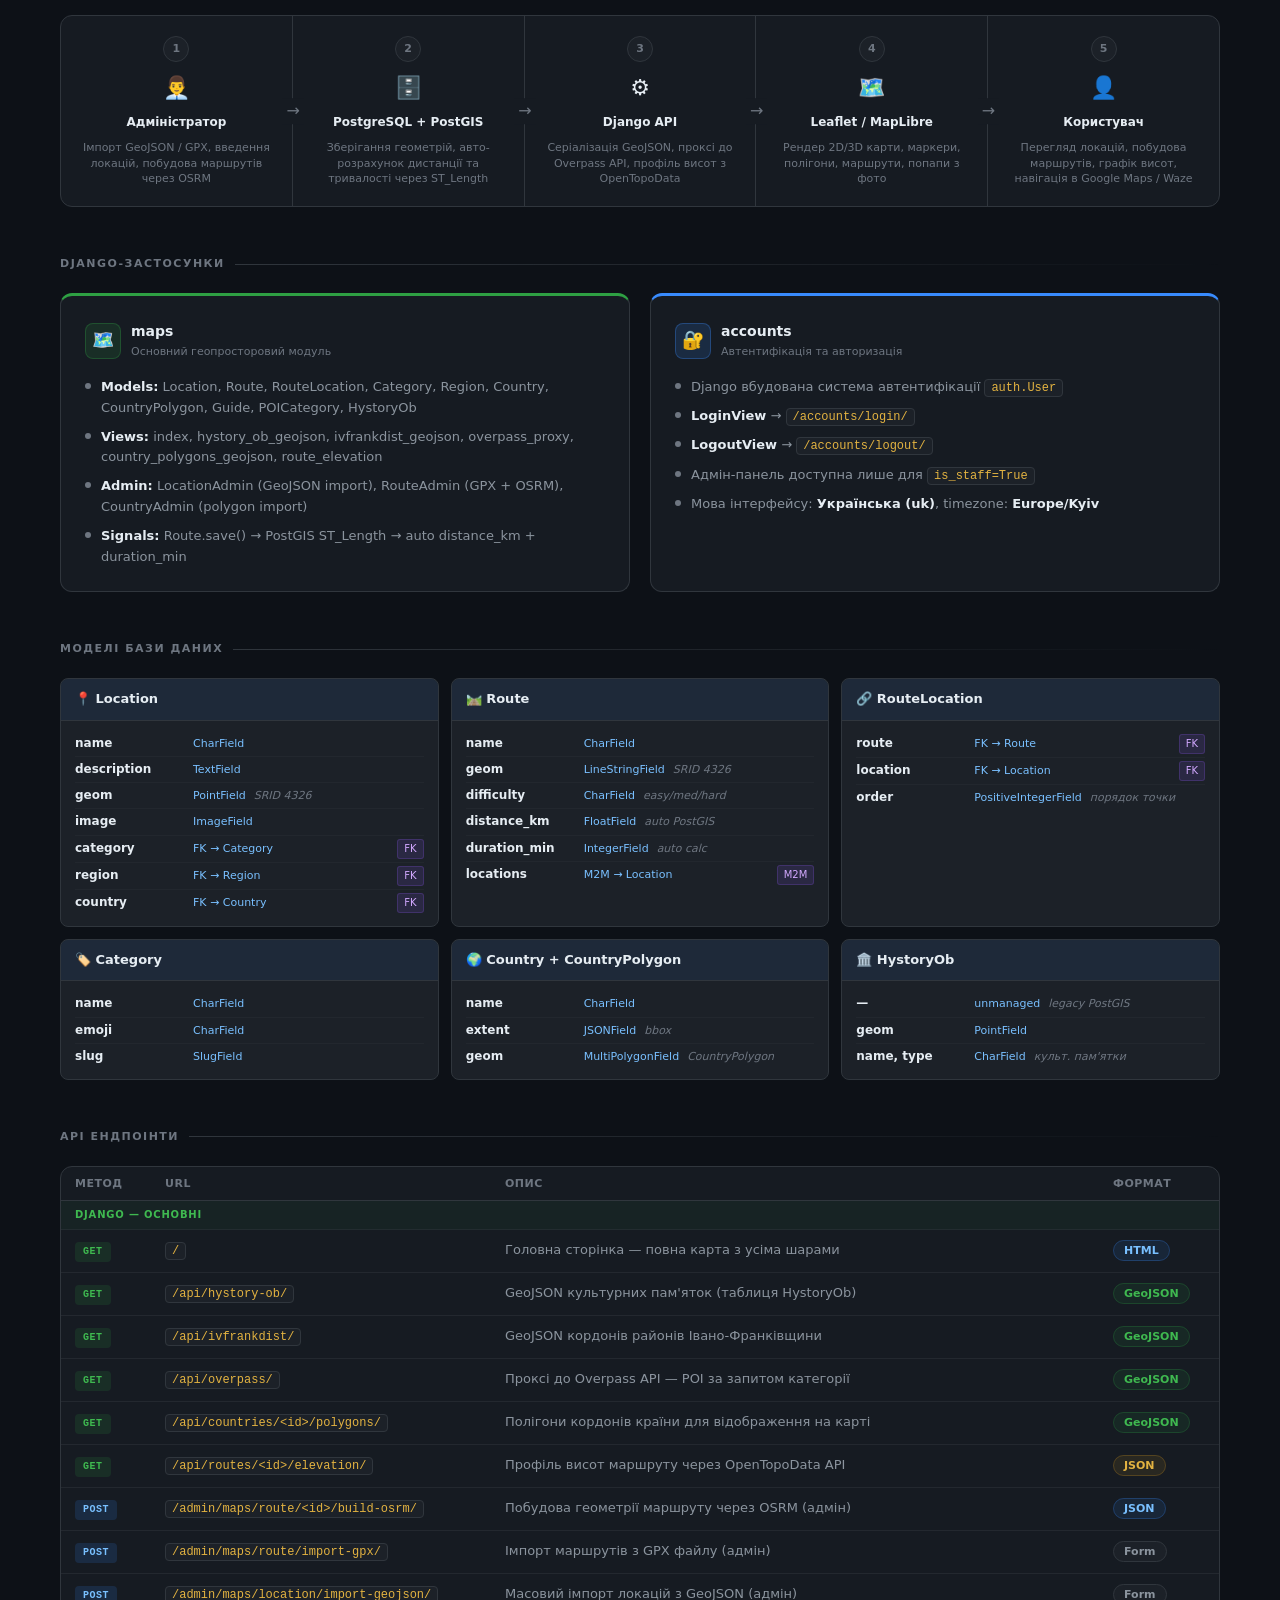
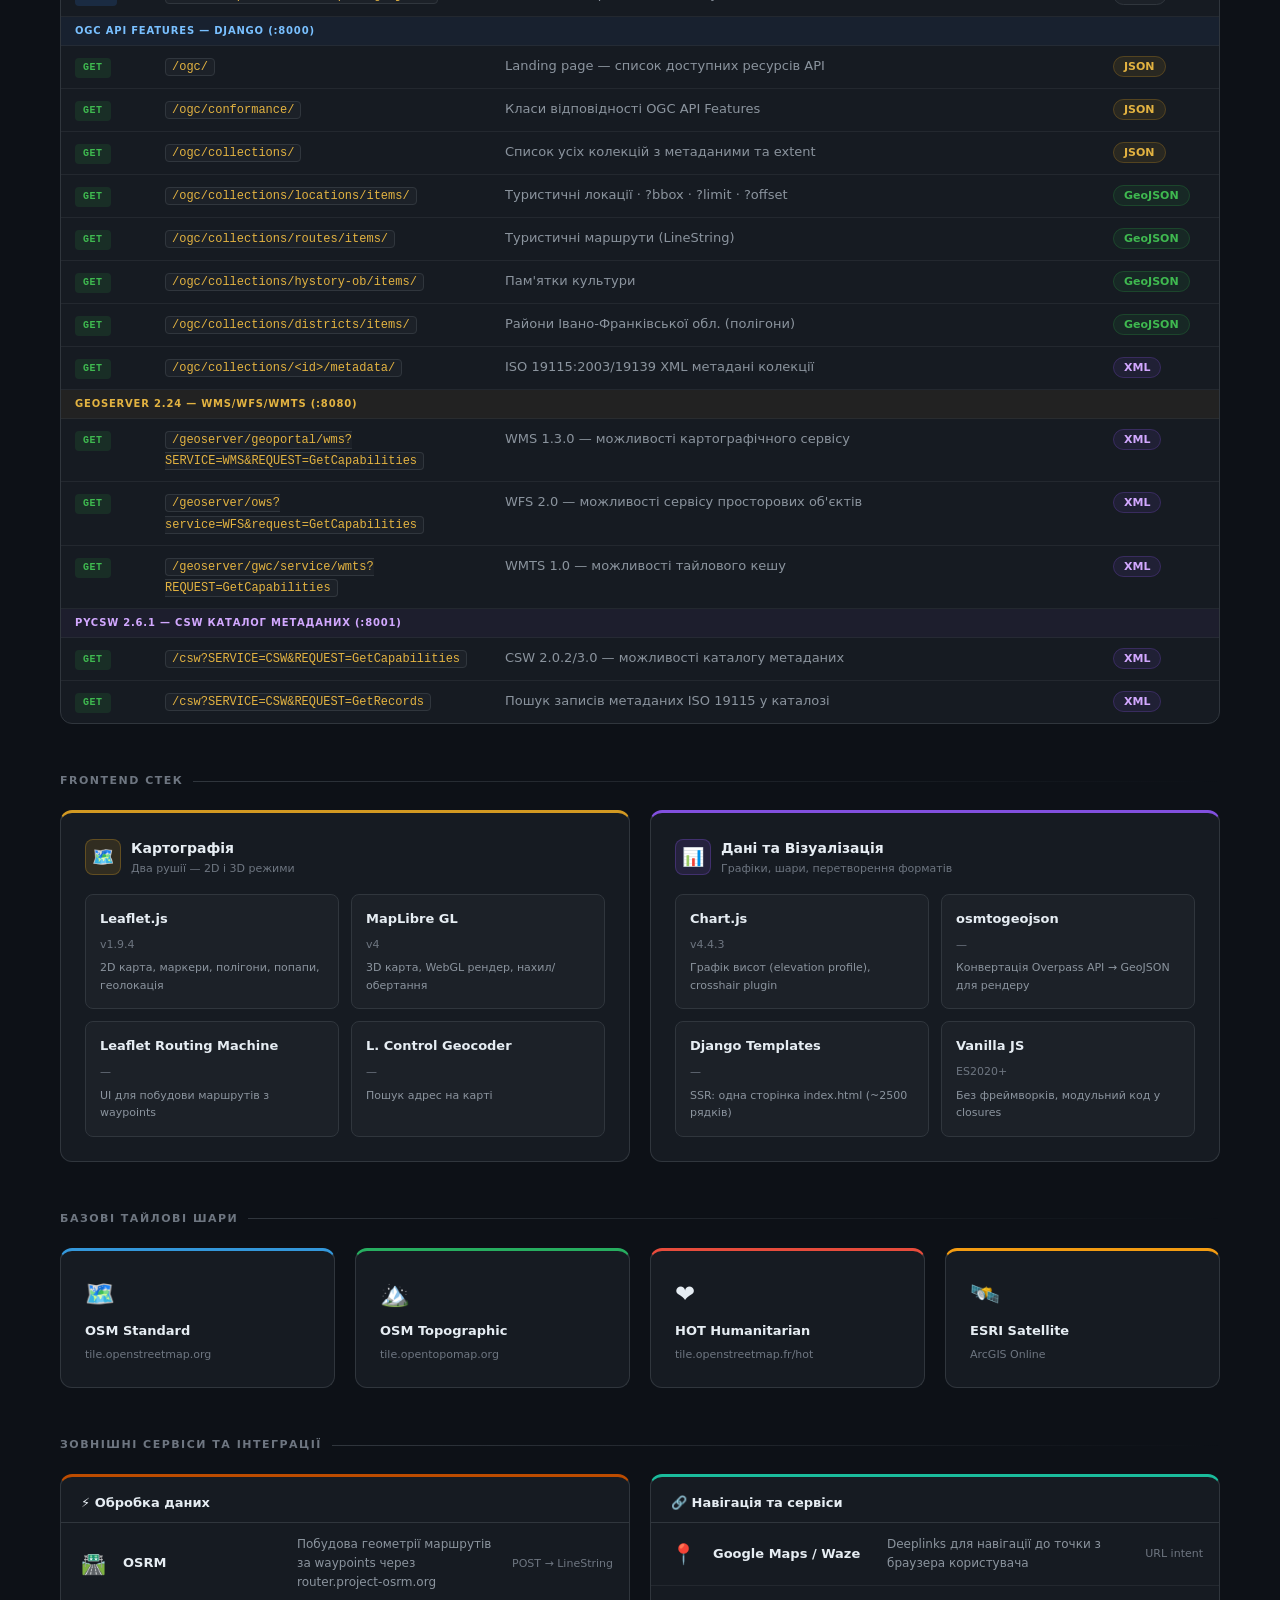
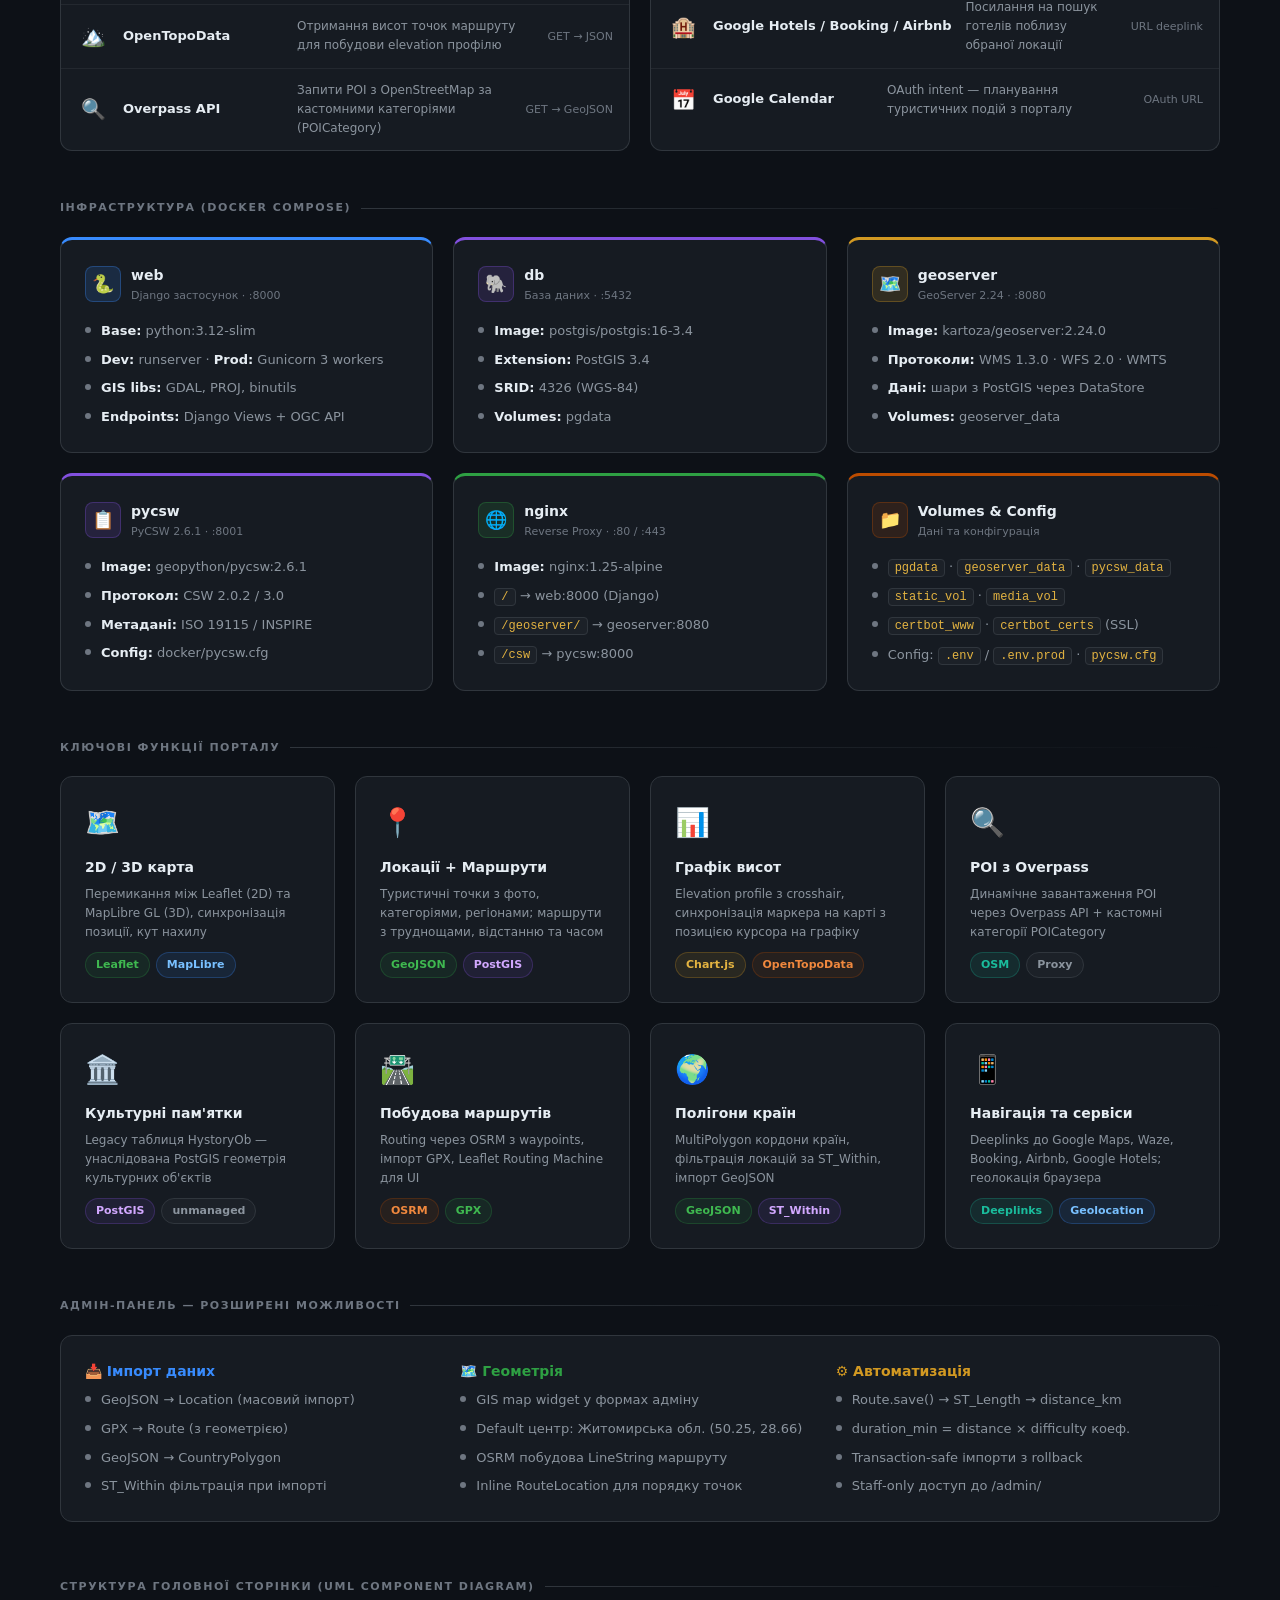
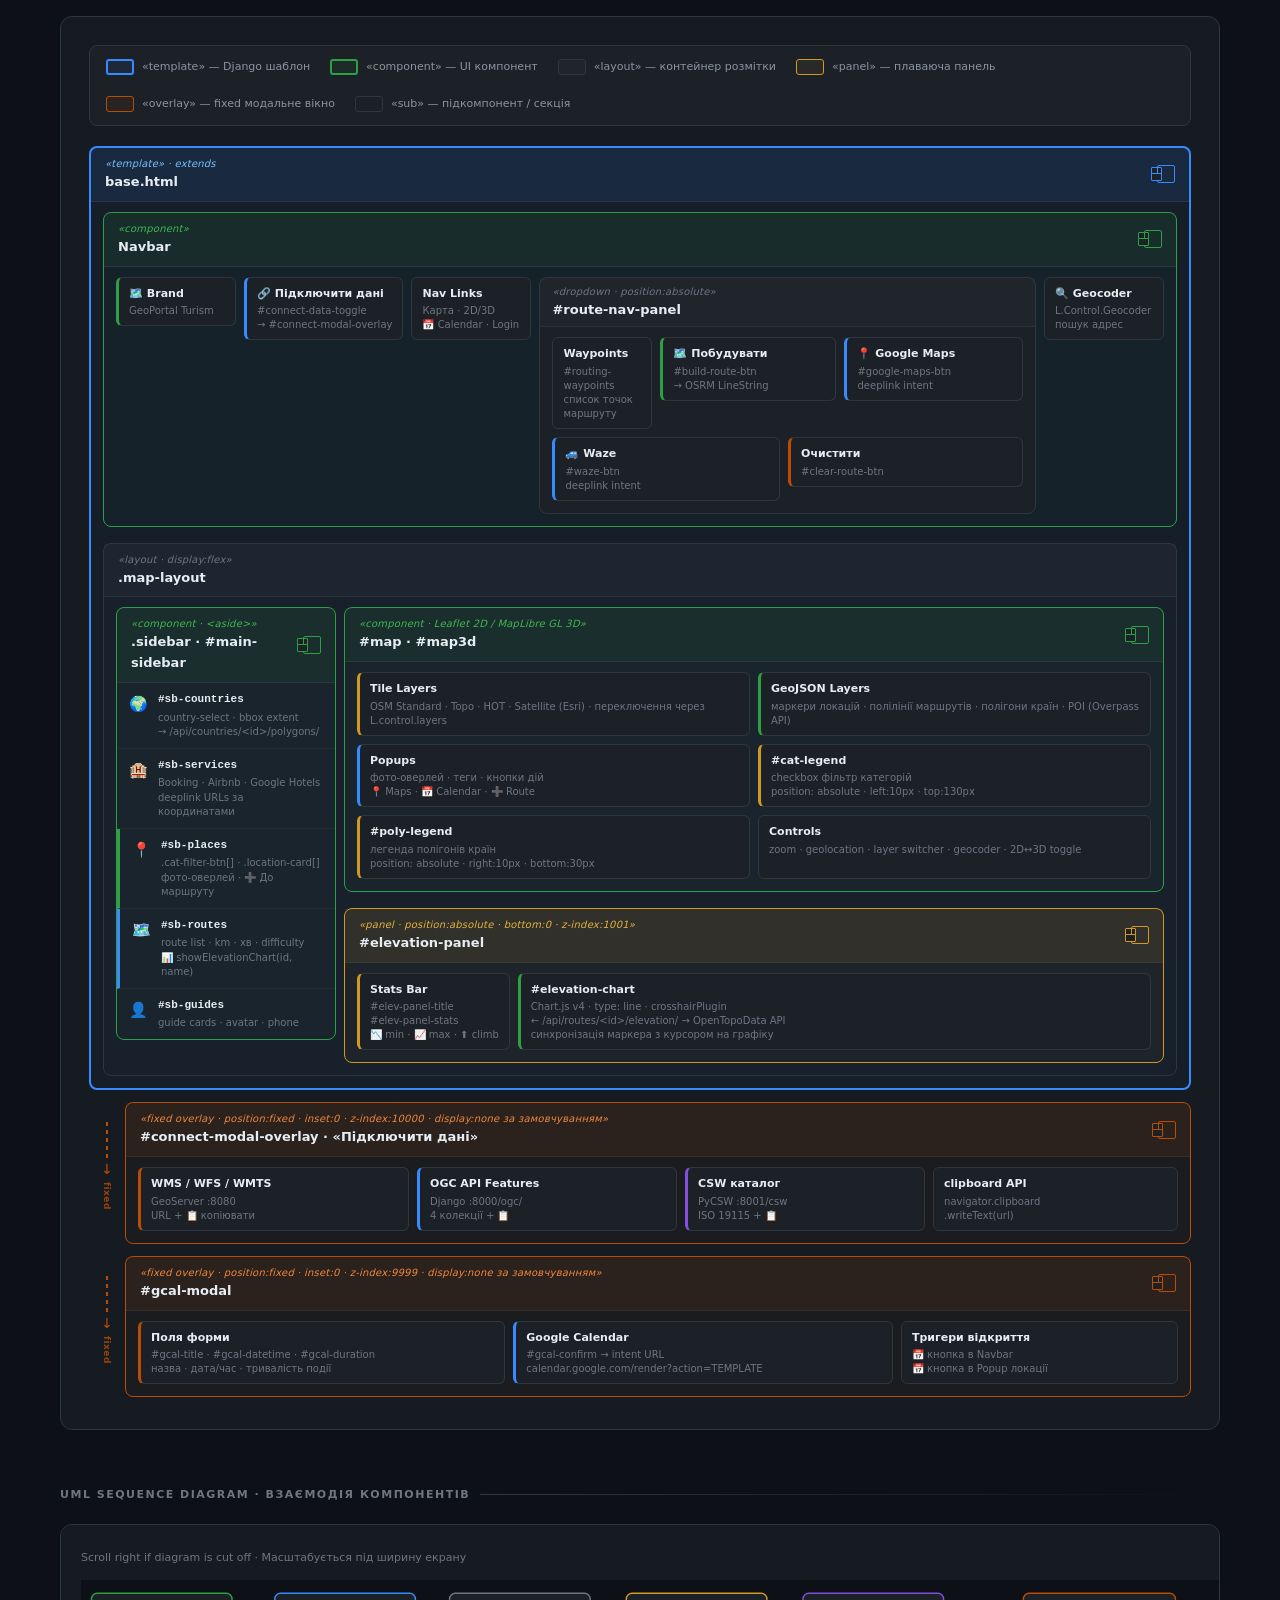
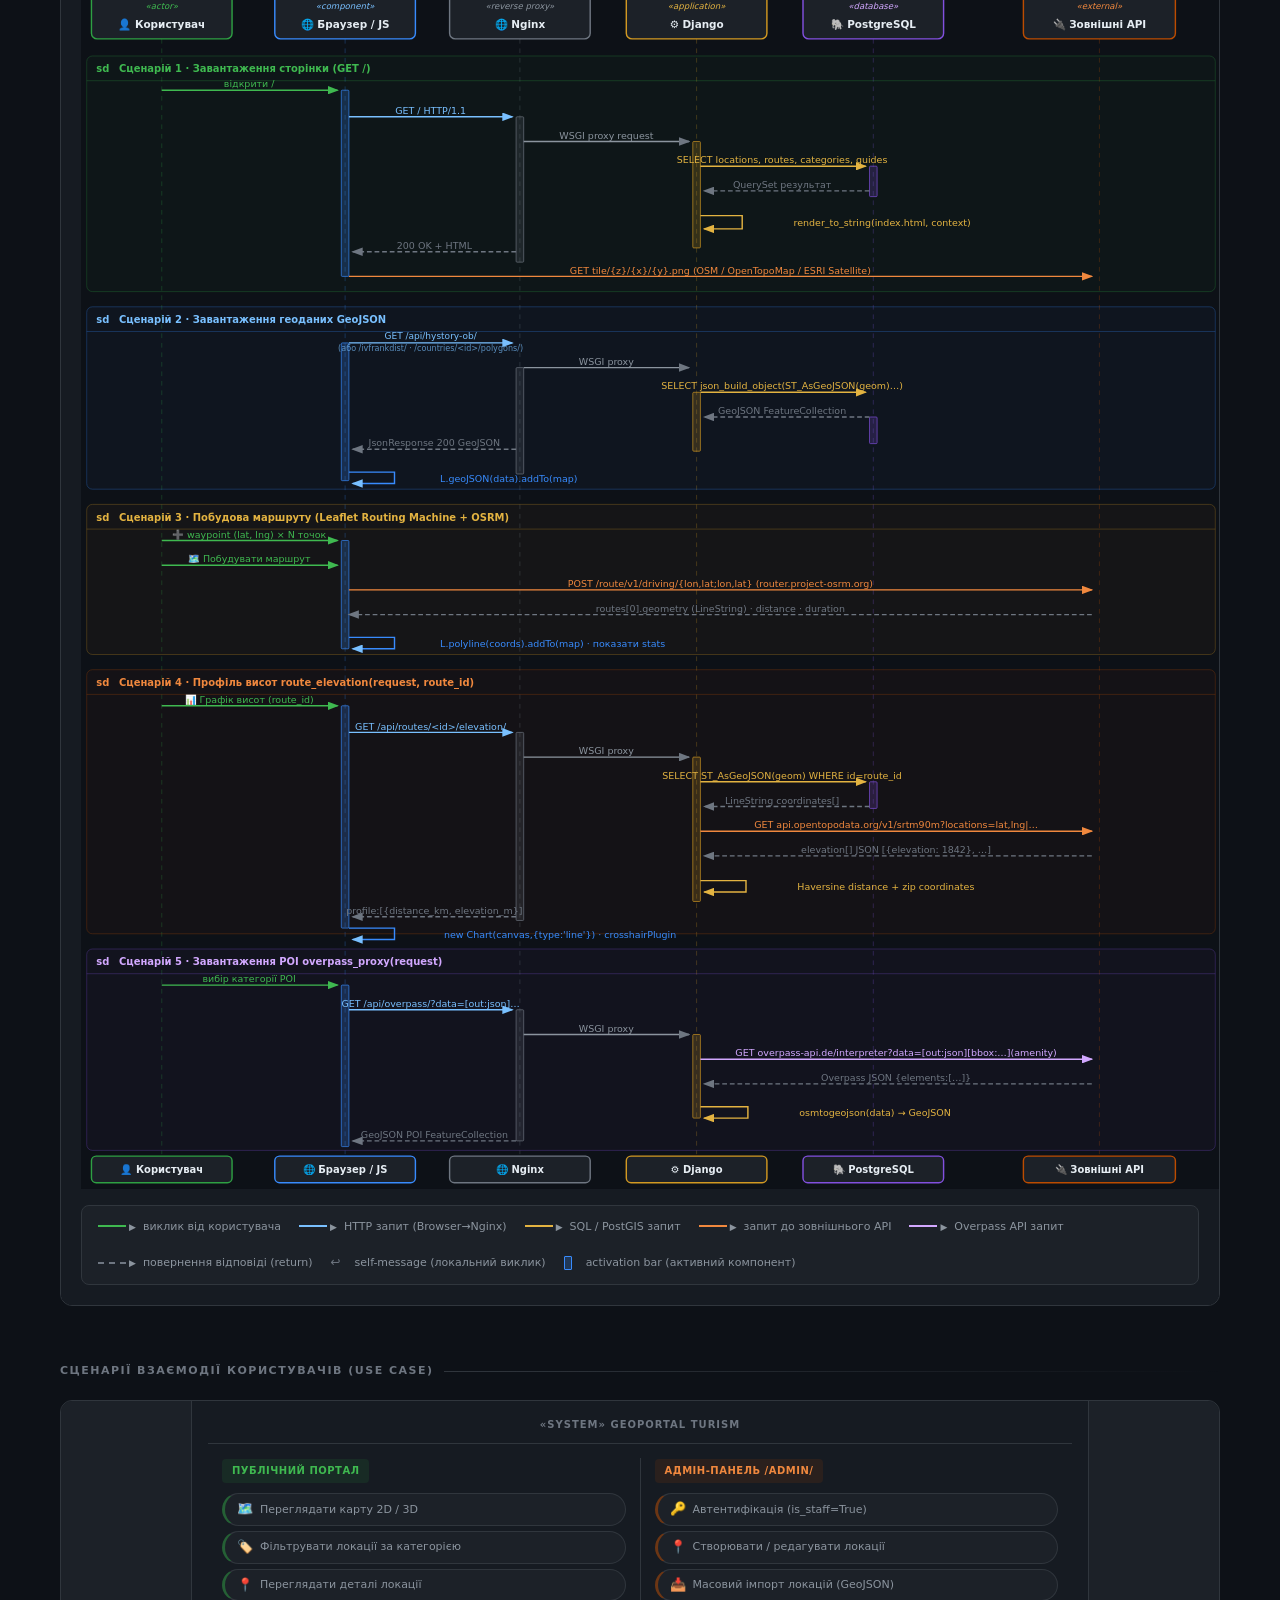
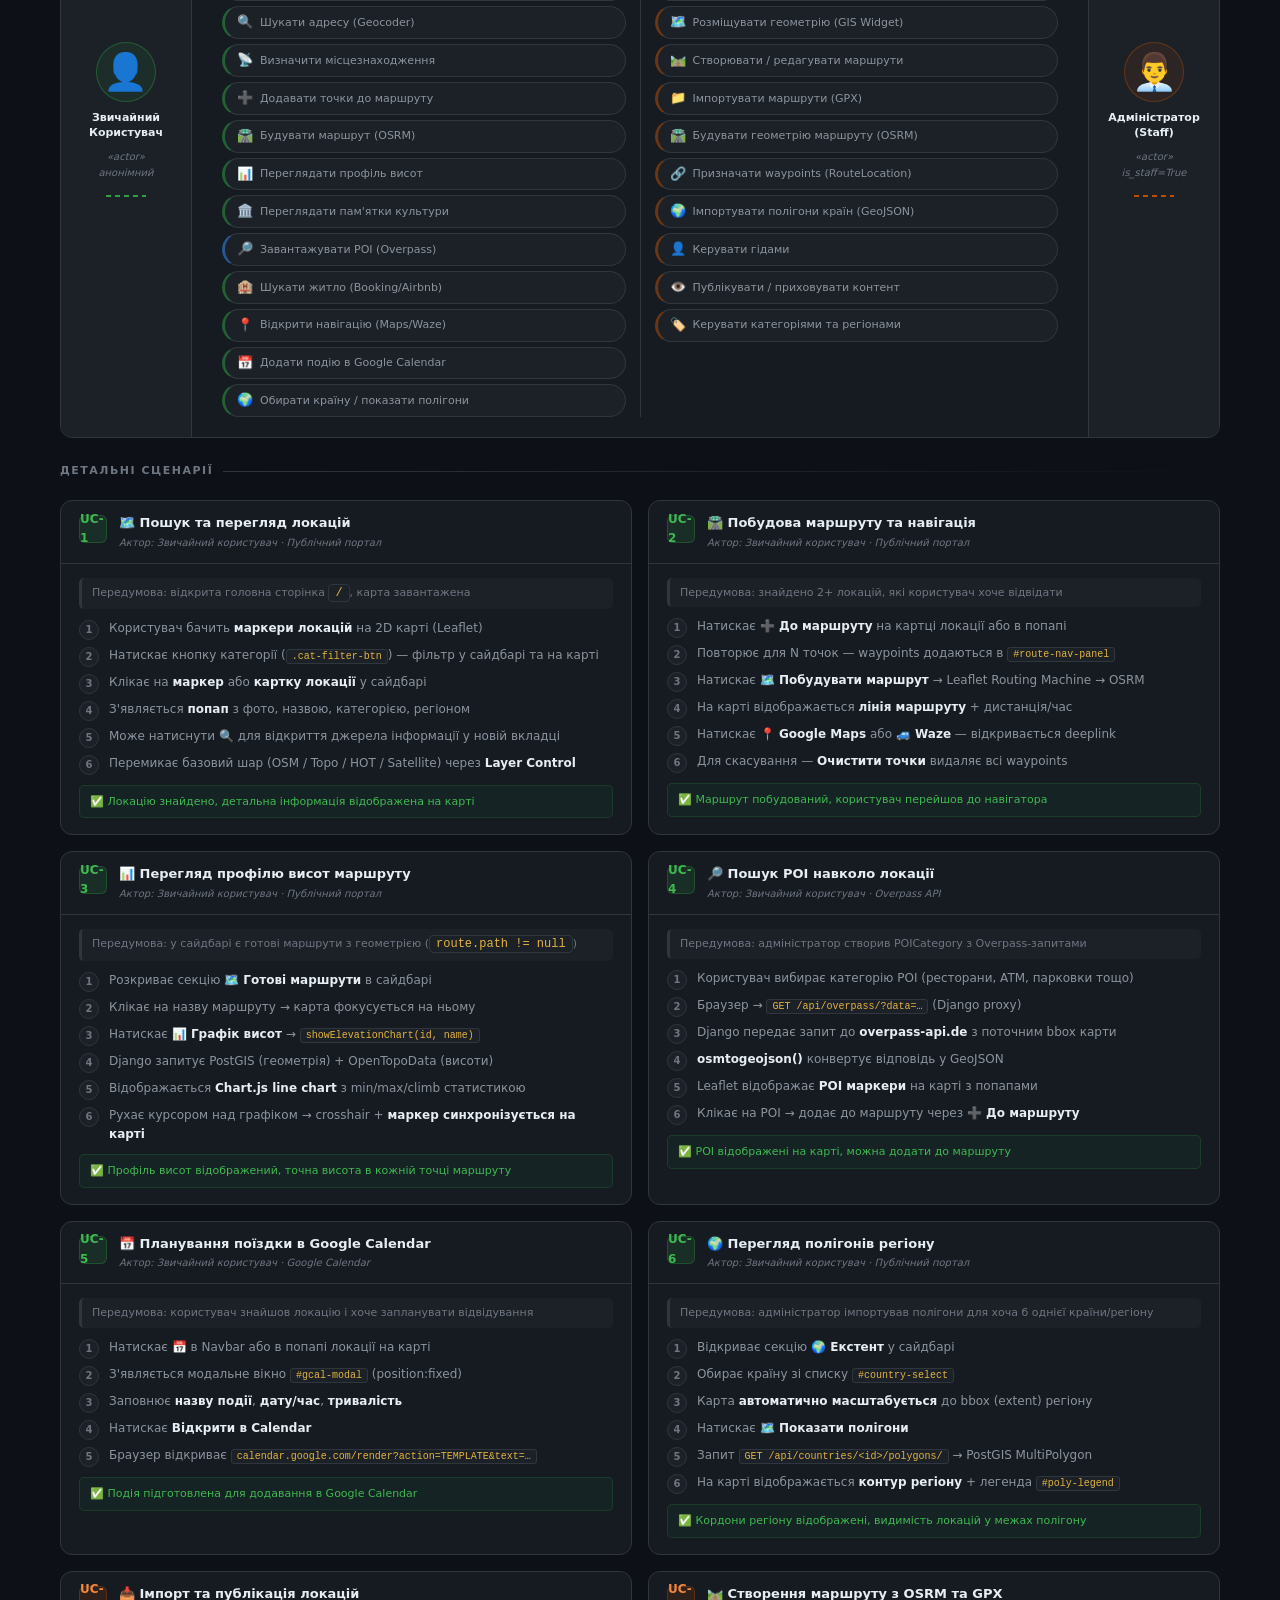
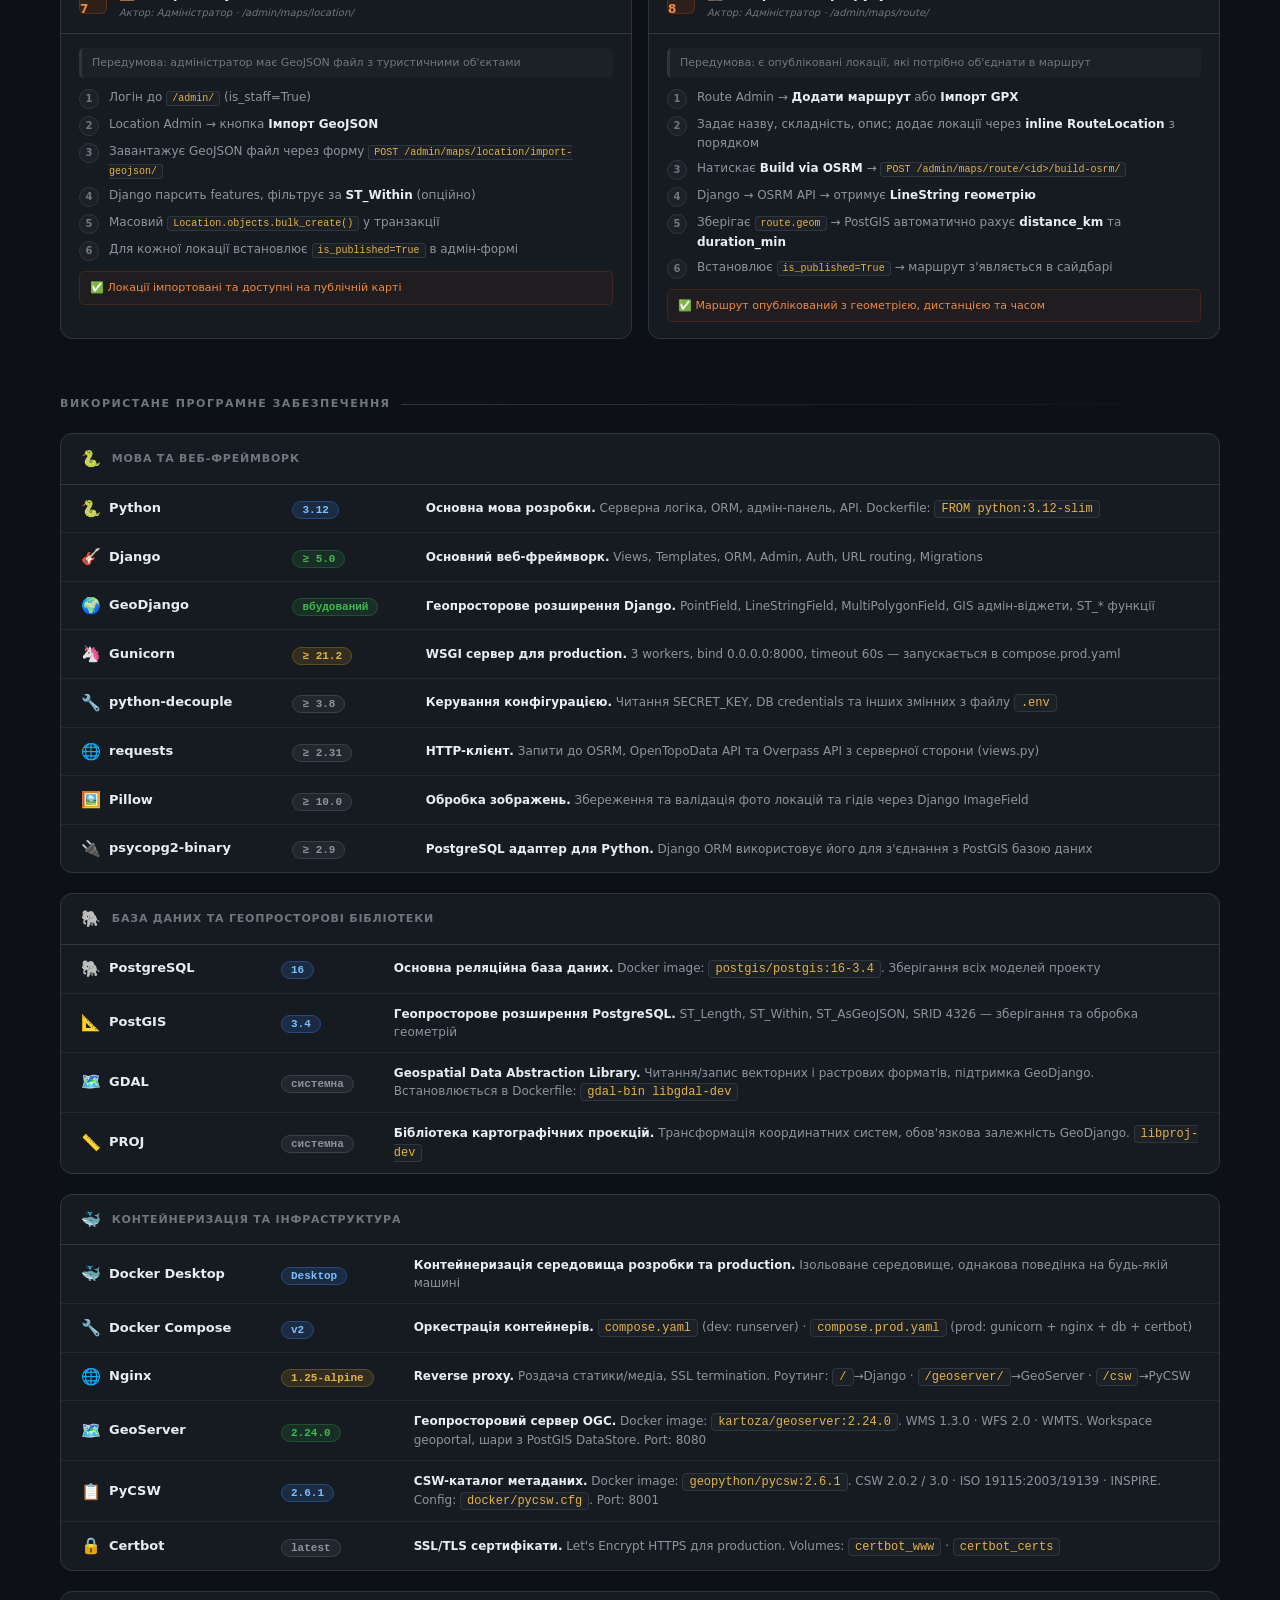
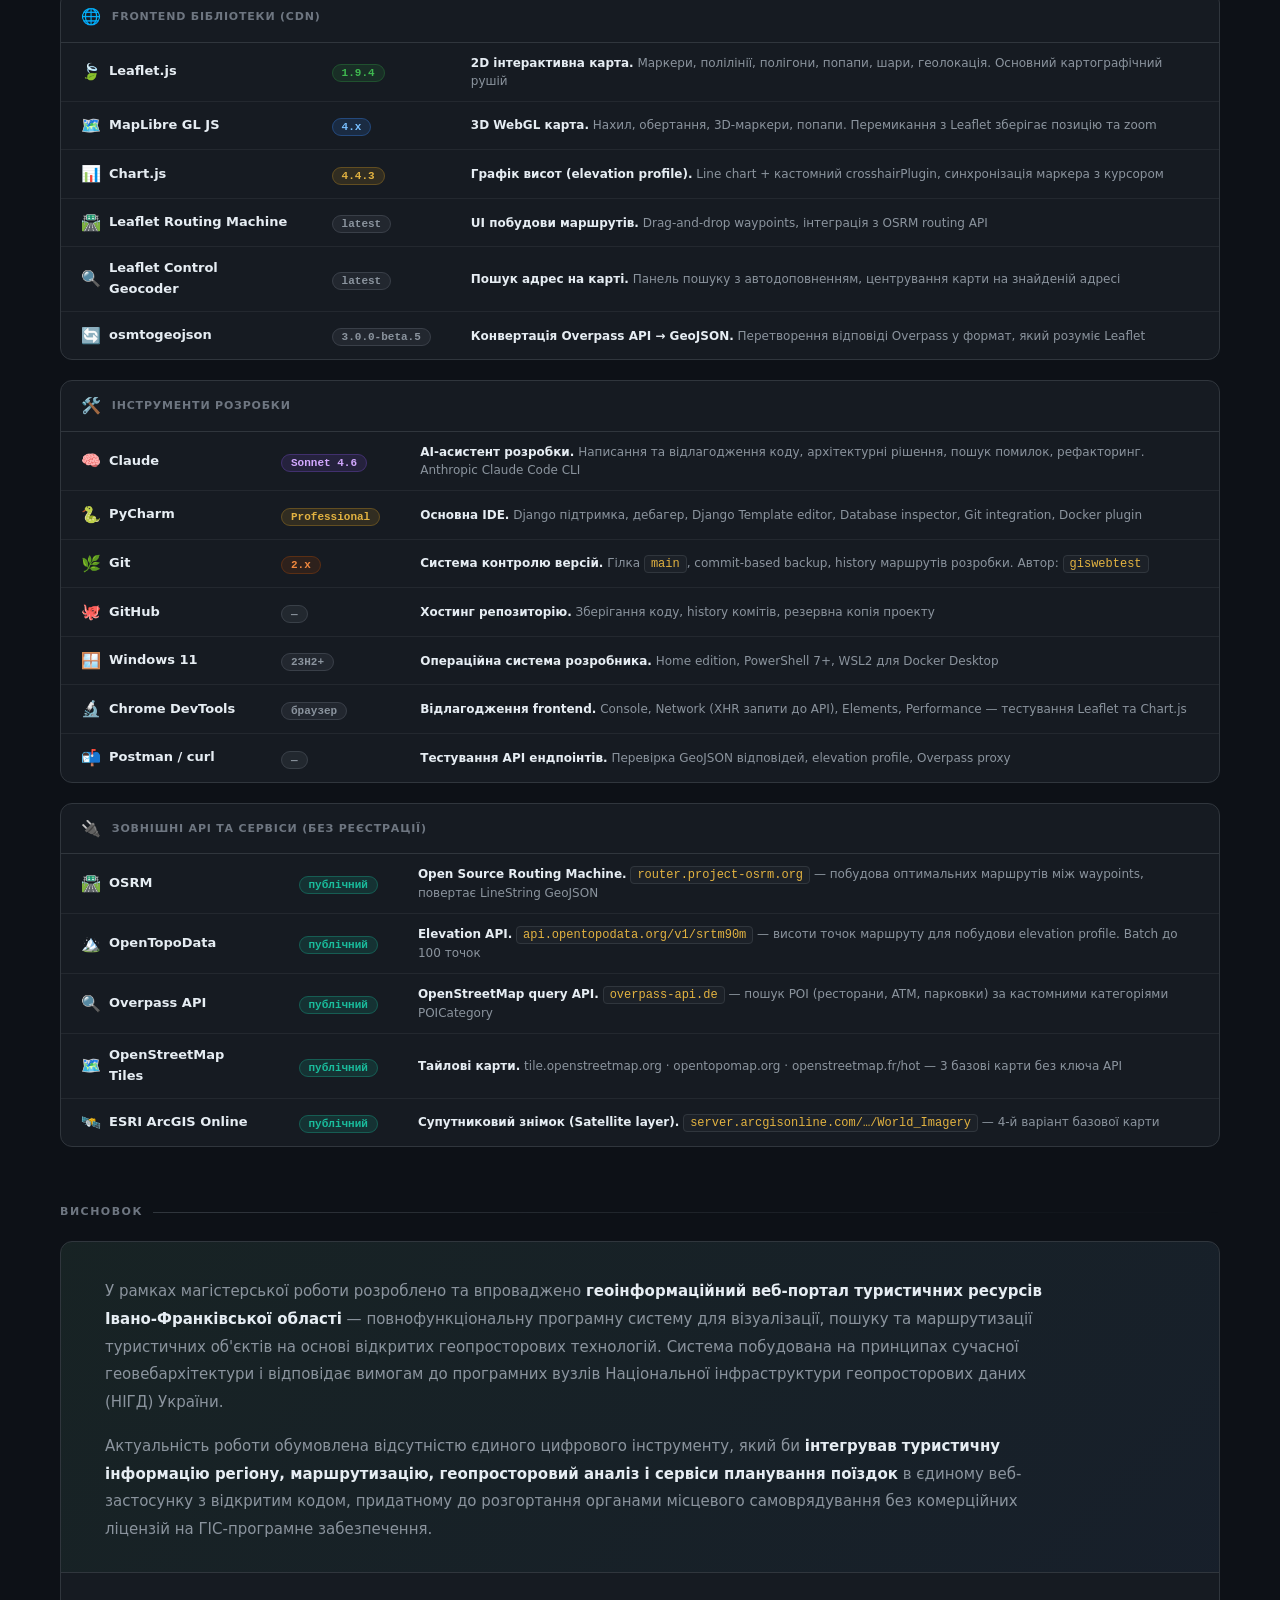
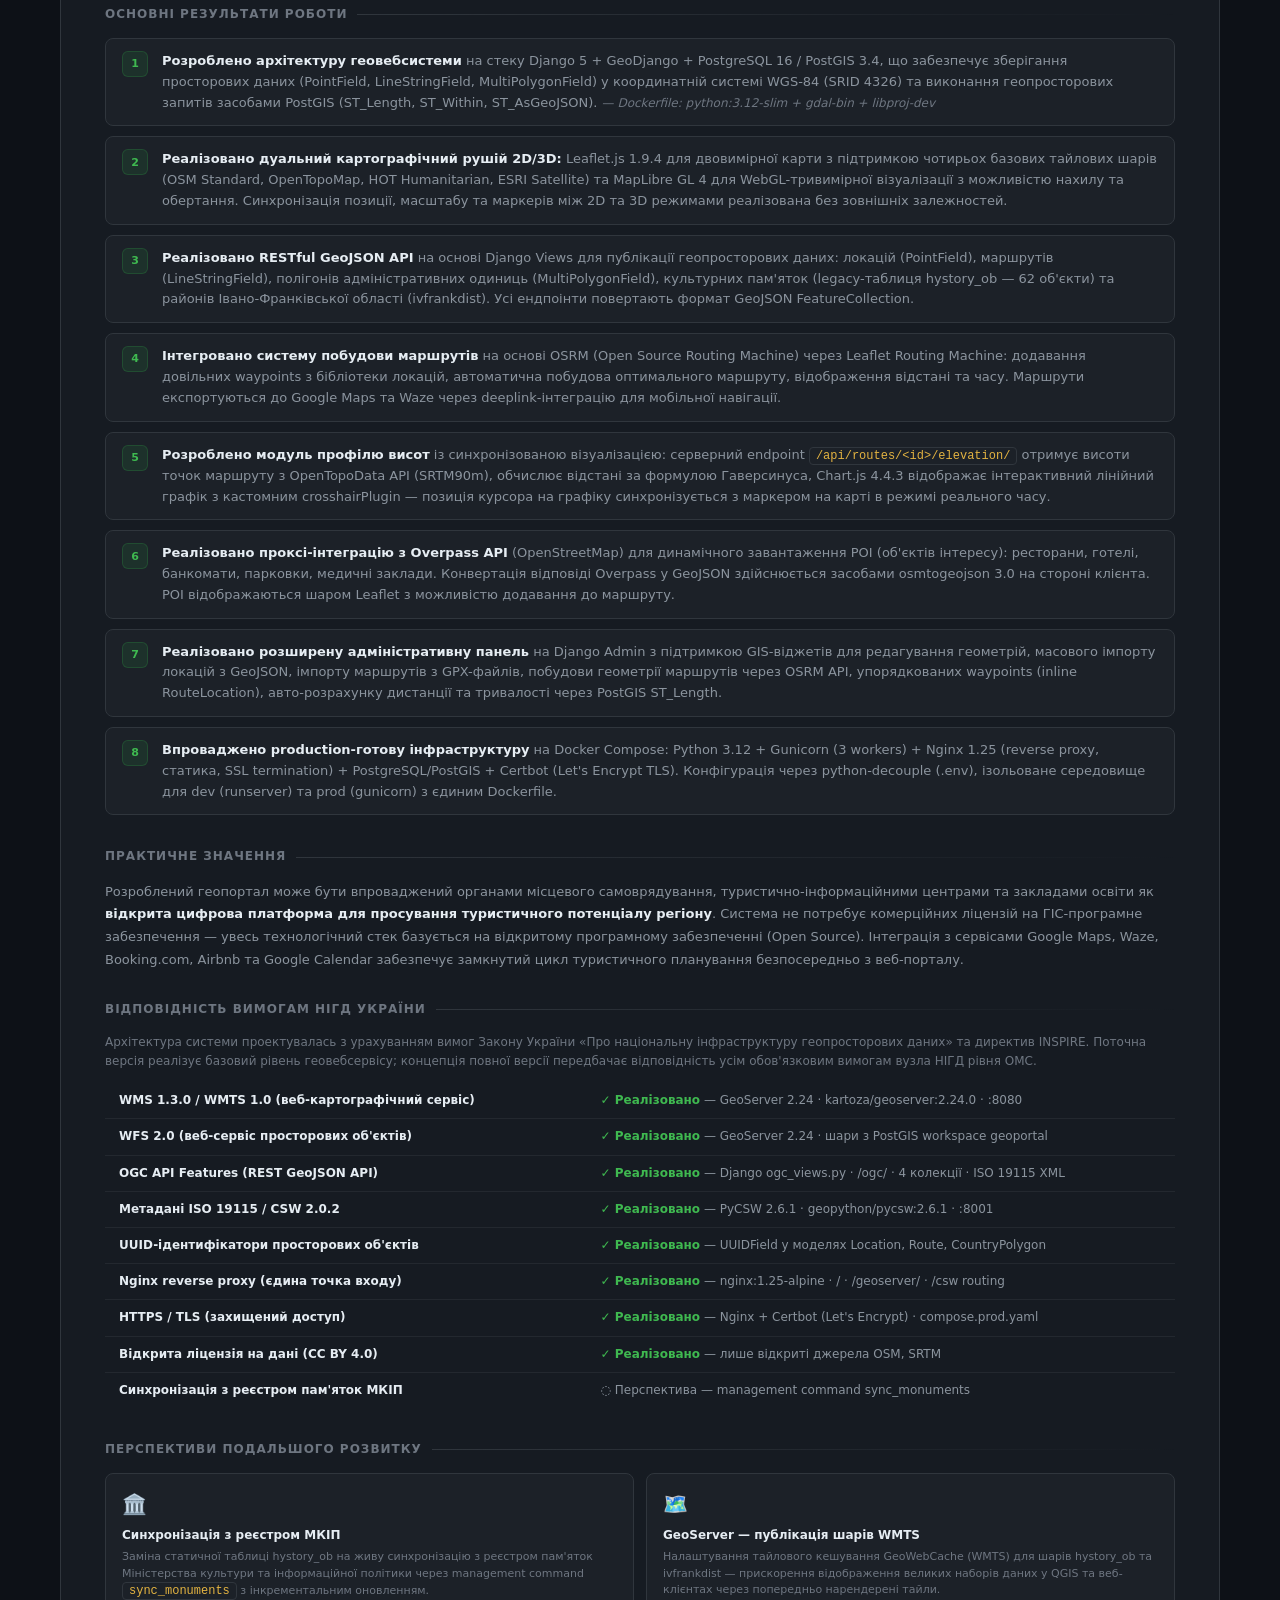
==== commit be5d986c: "Nginx у dev compose, Cloudflare Tunnel, архітектура v2.0 - compose.yaml: додано nginx сервіс, static" ====
--- a/architecture.html
+++ b/architecture.html
@@ -773,7 +773,7 @@
     <div class="cs-arrow-row">
       <div class="cs-arrow-item"><div class="cs-arrow-line"></div><span class="cs-arrow-label p">SQL · ST_AsGeoJSON · ST_Length · ST_Within</span></div>
       <div class="cs-arrow-item"><div class="cs-arrow-line"></div><span class="cs-arrow-label y">JDBC · PostGIS DataStore</span></div>
-      <div class="cs-arrow-item"><div class="cs-arrow-line"></div><span class="cs-arrow-label p">SQLite / PostgreSQL · метадані</span></div>
+      <div class="cs-arrow-item"><div class="cs-arrow-line"></div><span class="cs-arrow-label p">SQLite · pycsw.db (ISO 19115 records)</span></div>
     </div>
 
     <!-- ══ TIER 4: DATA ══ -->
@@ -795,7 +795,7 @@
           <div class="cs-node-tags">
             <span class="cs-tag b">pgdata</span>
             <span class="cs-tag g">geoserver_data</span>
-            <span class="cs-tag p">pycsw_data</span>
+            <span class="cs-tag p">pycsw_data (SQLite)</span>
             <span class="cs-tag y">static_vol · media_vol</span>
           </div>
         </div>
